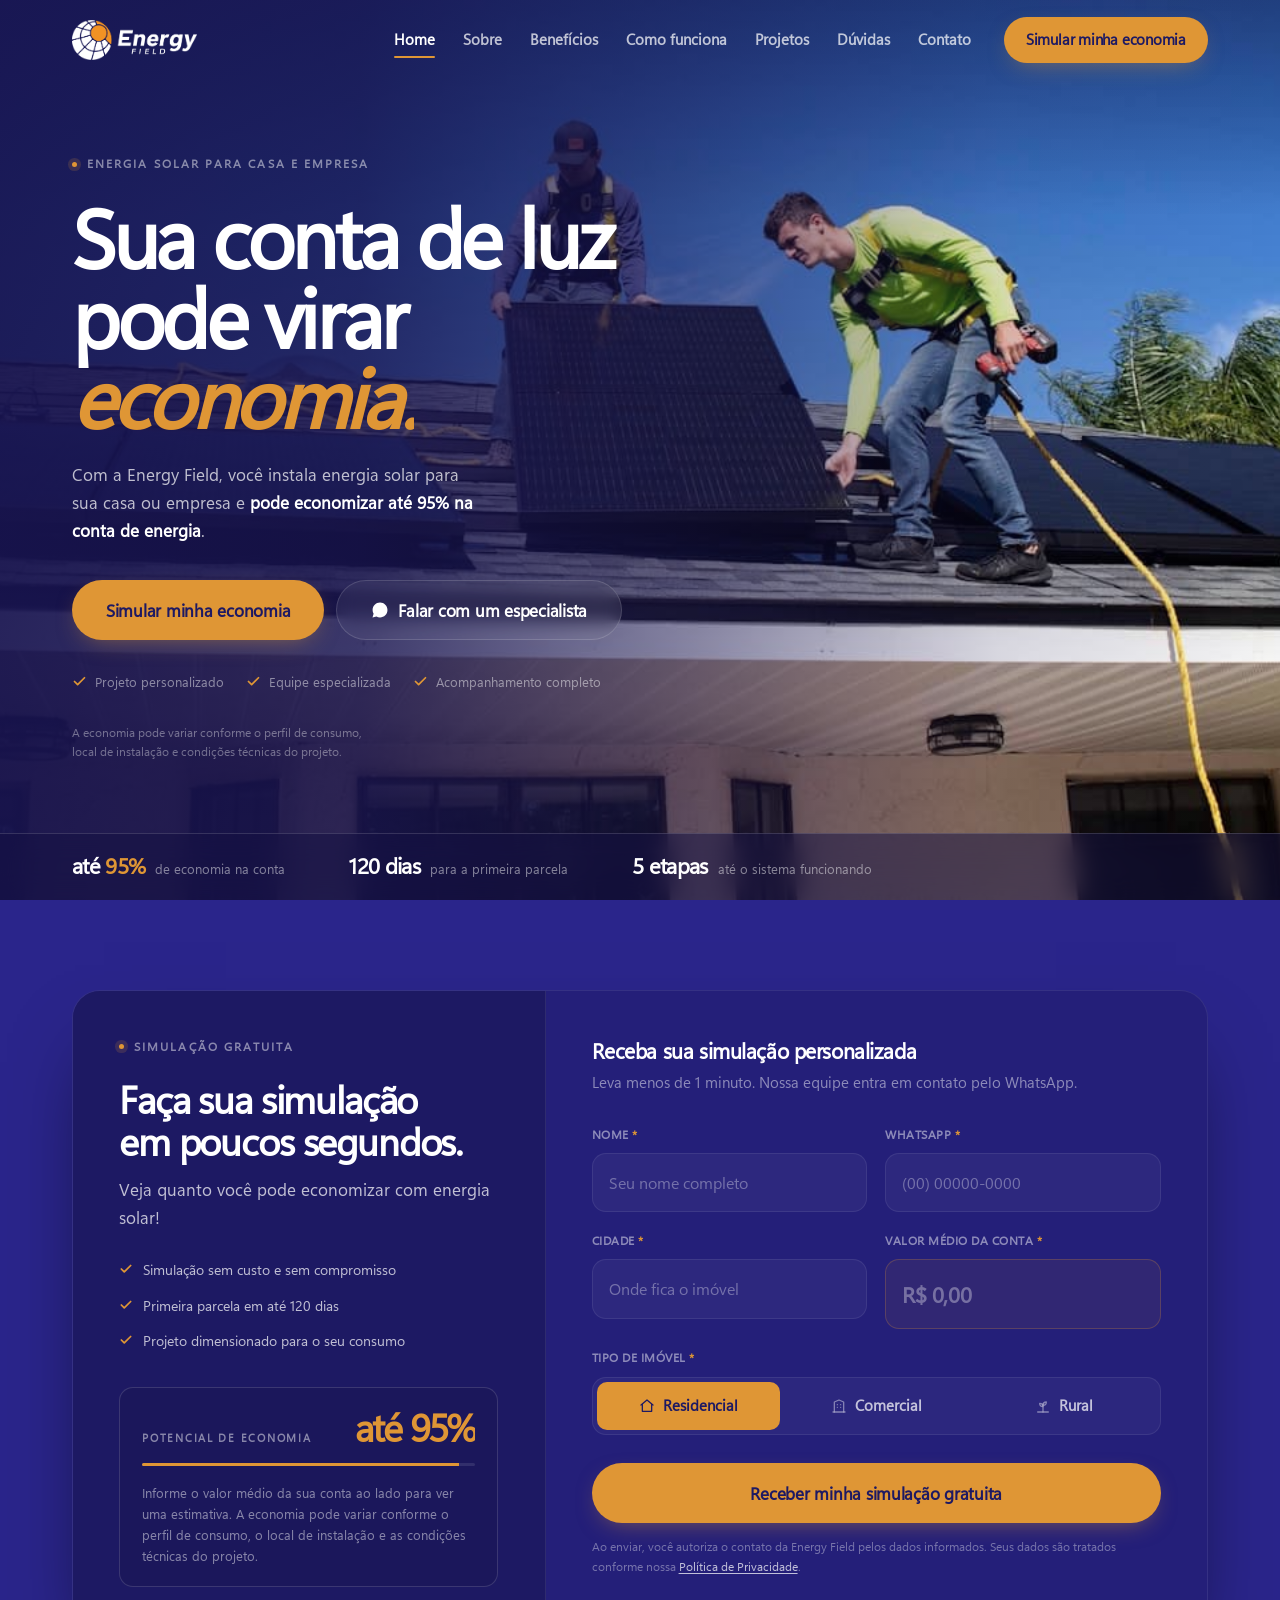
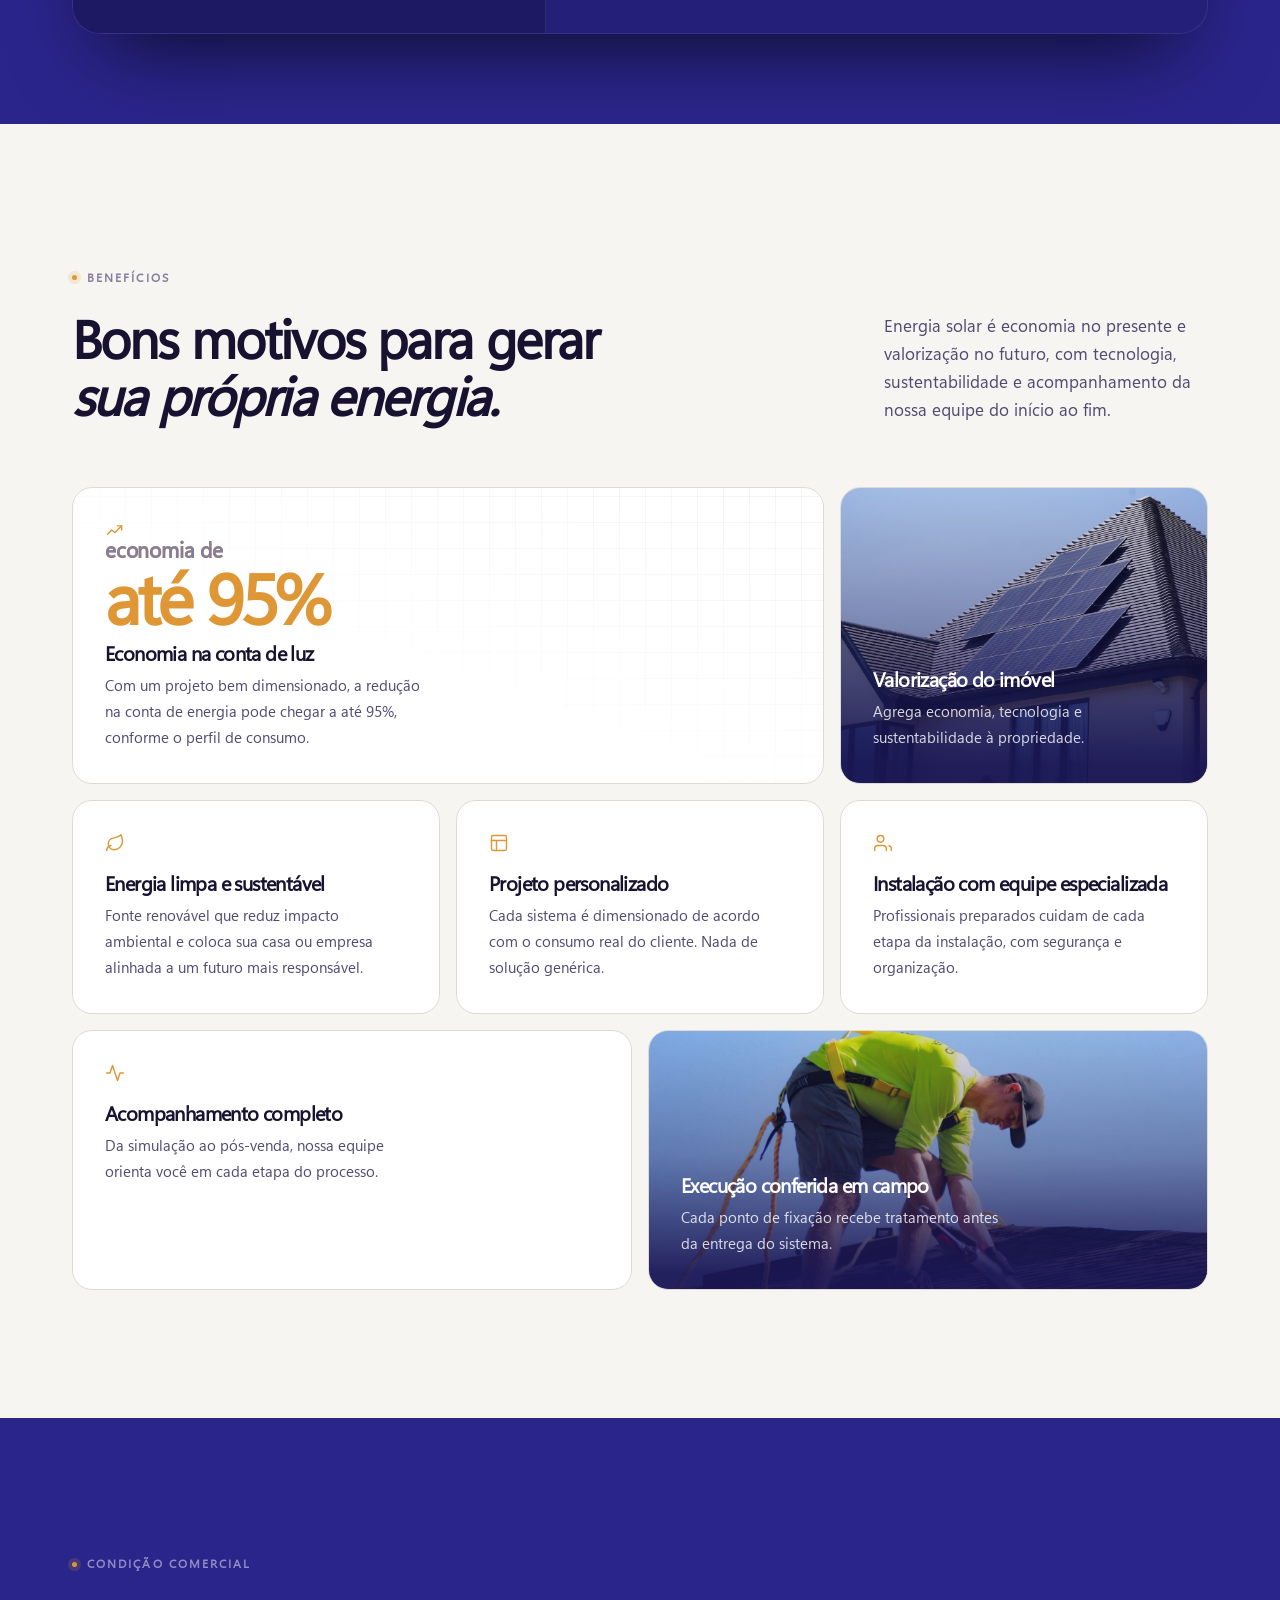
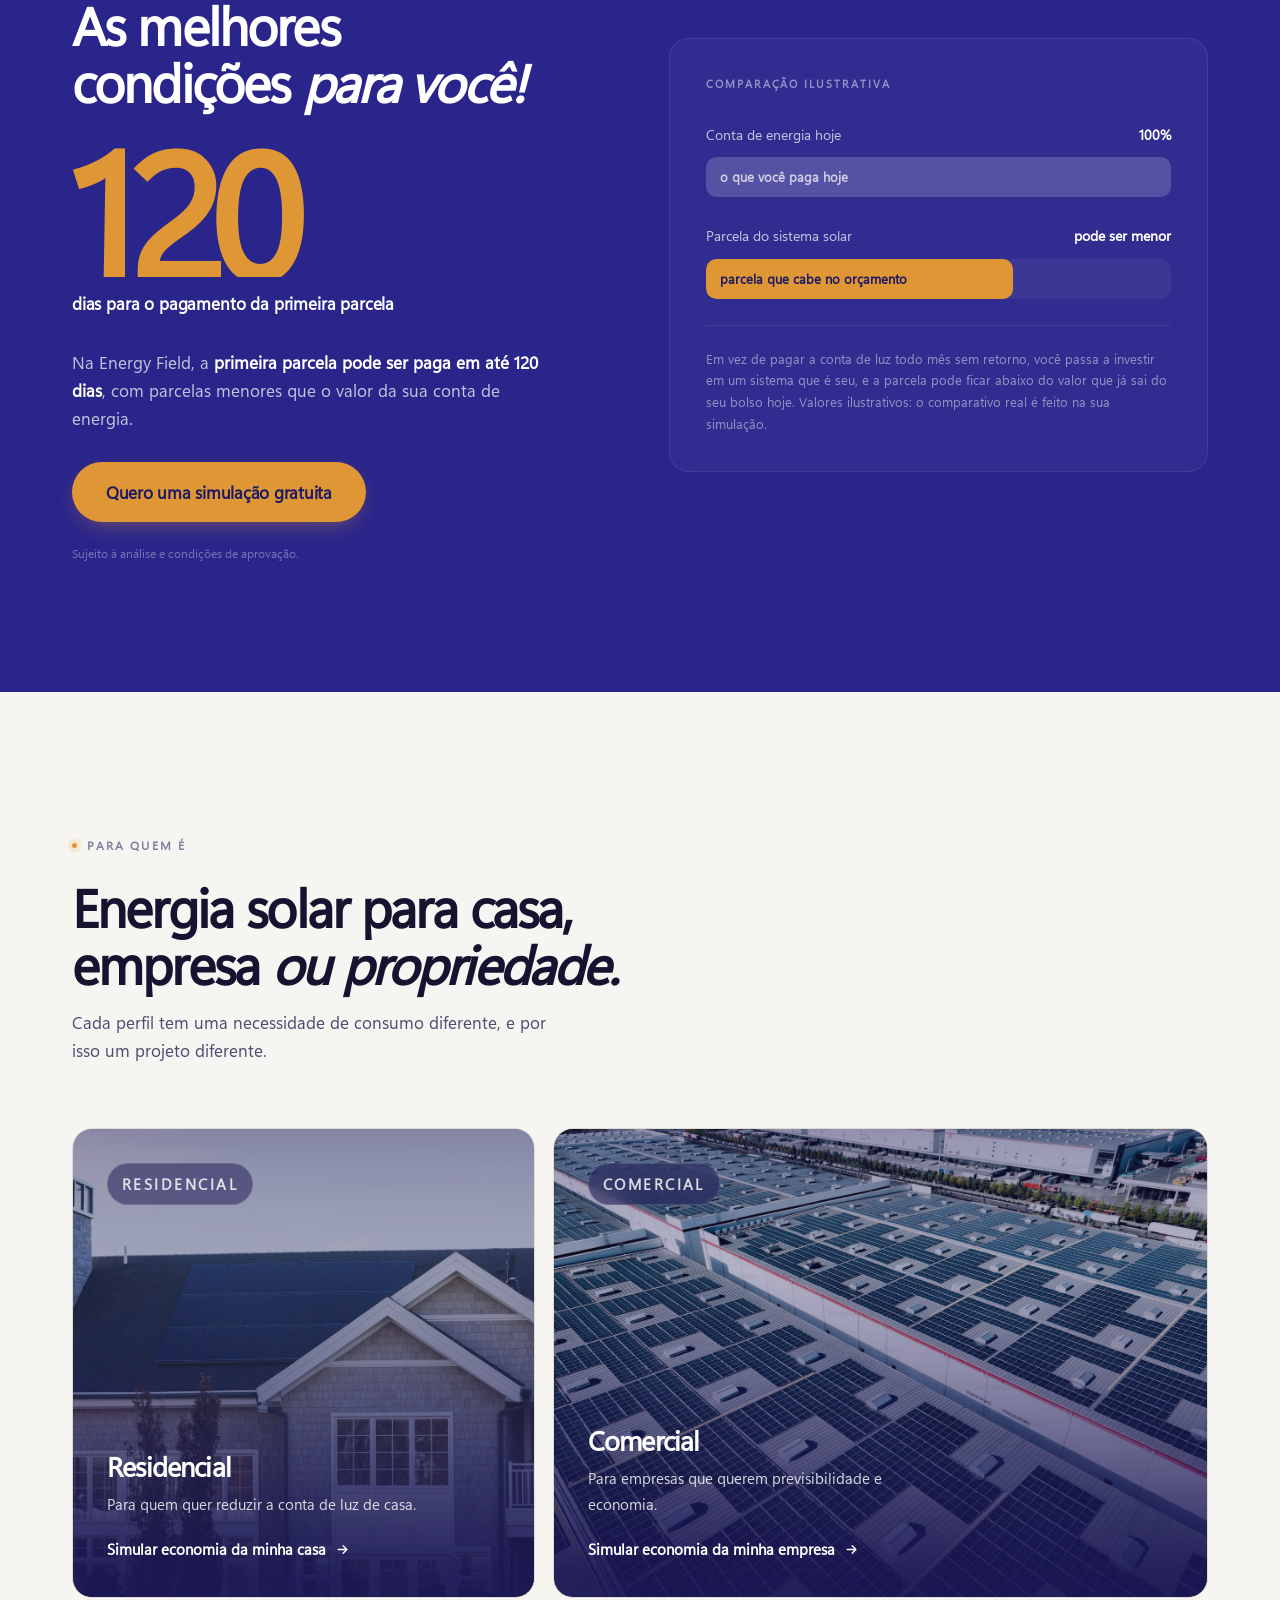
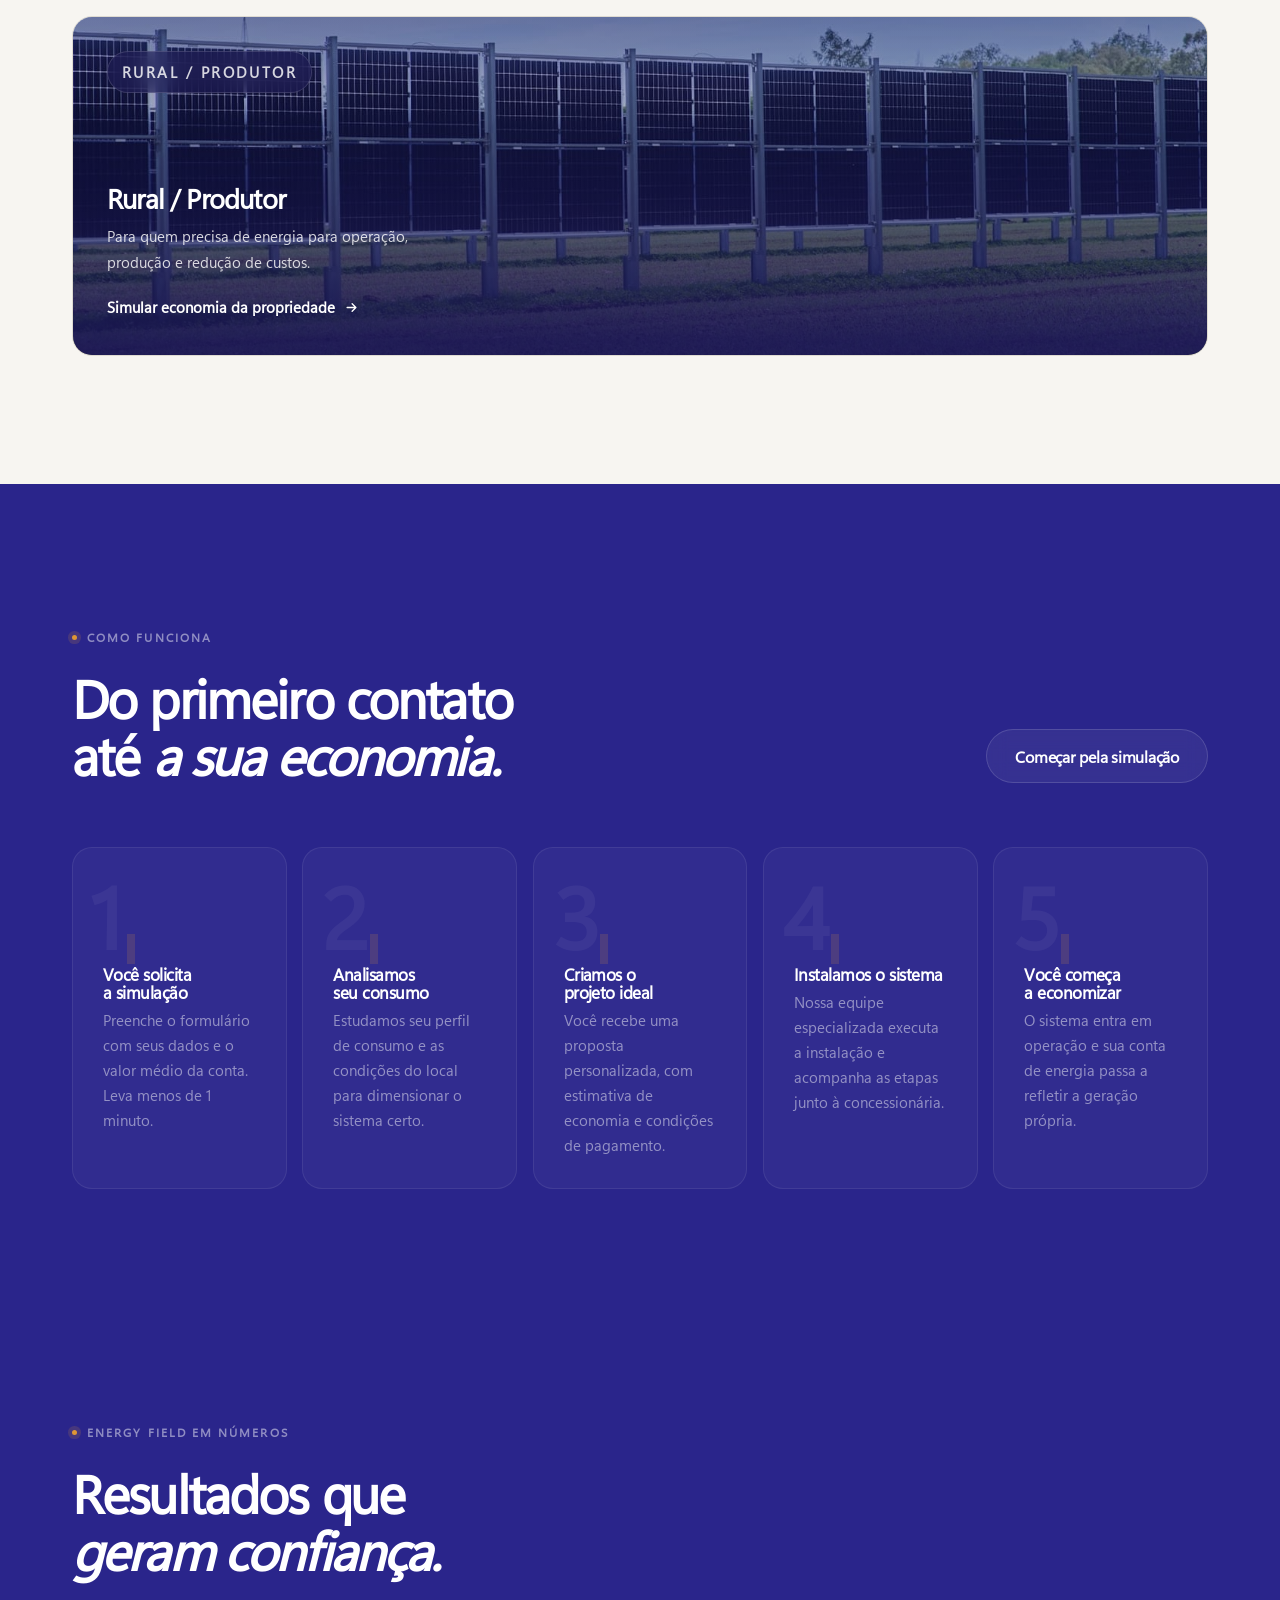
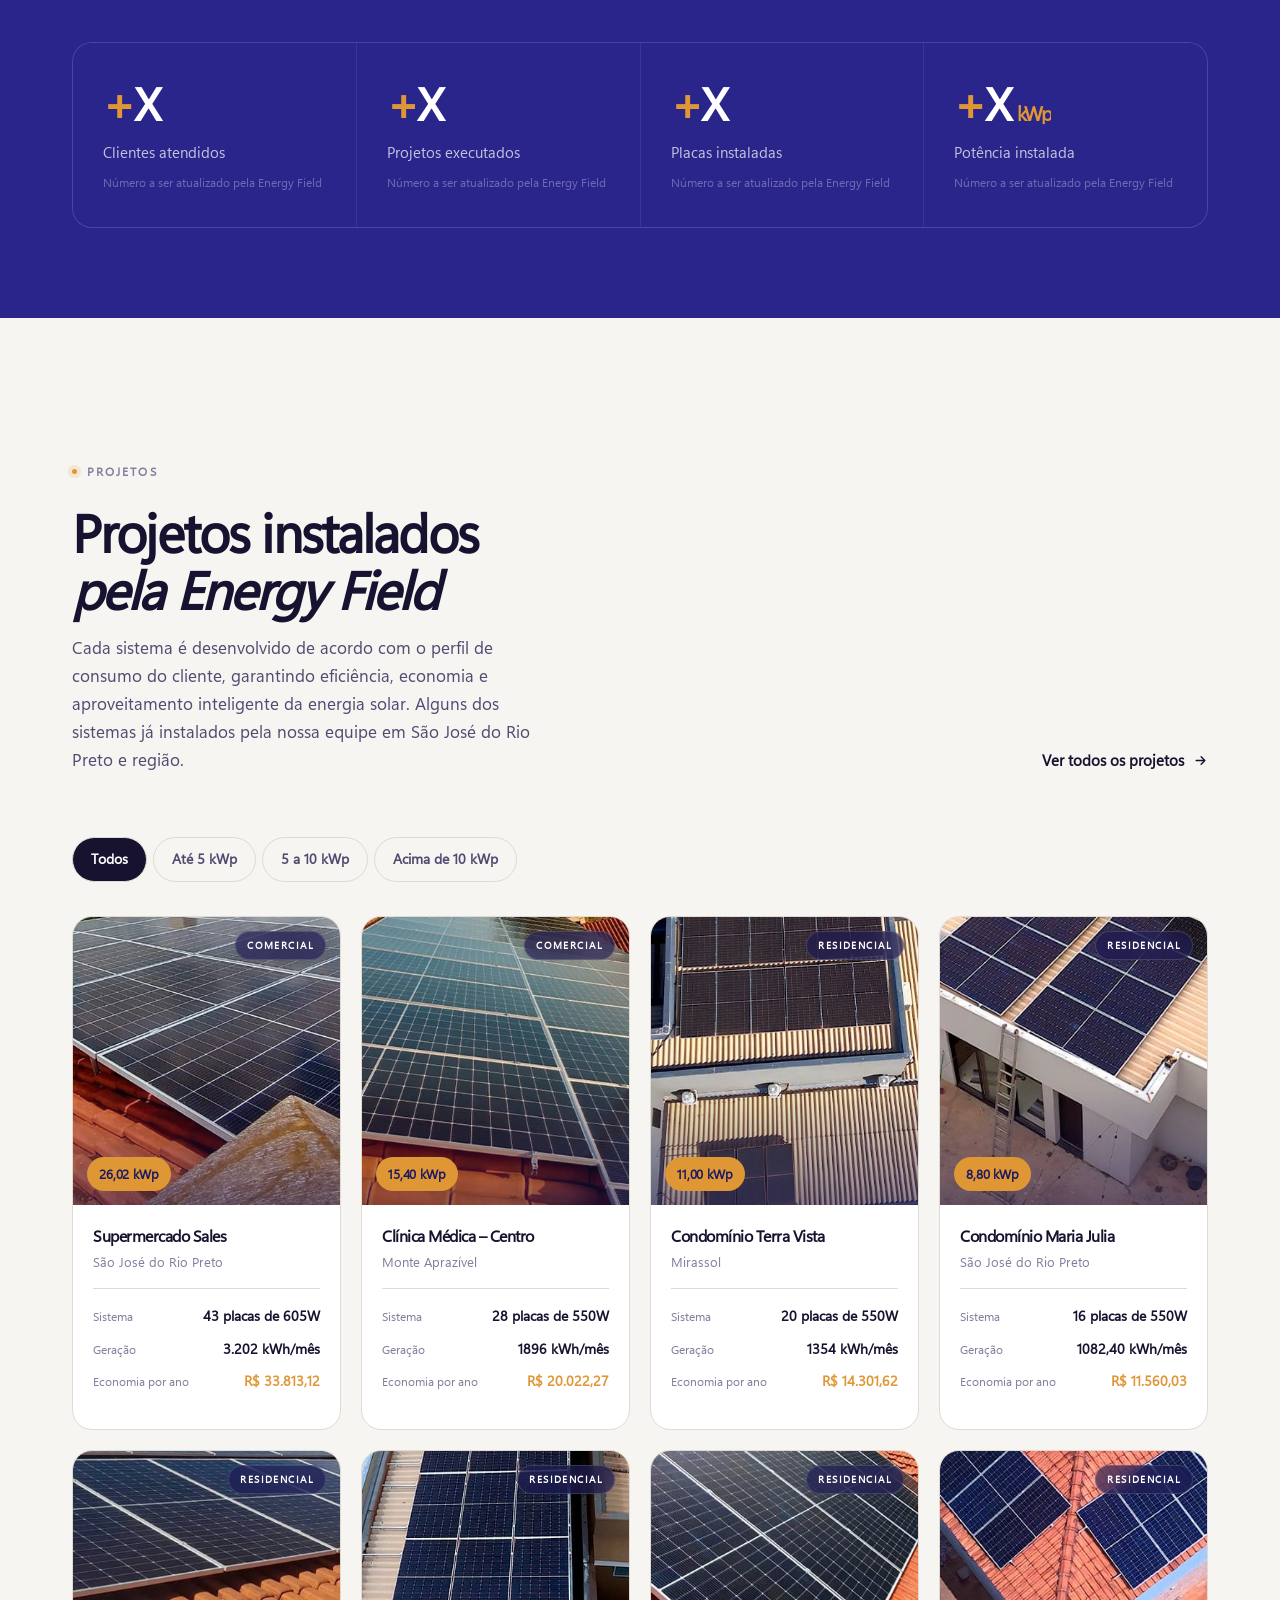
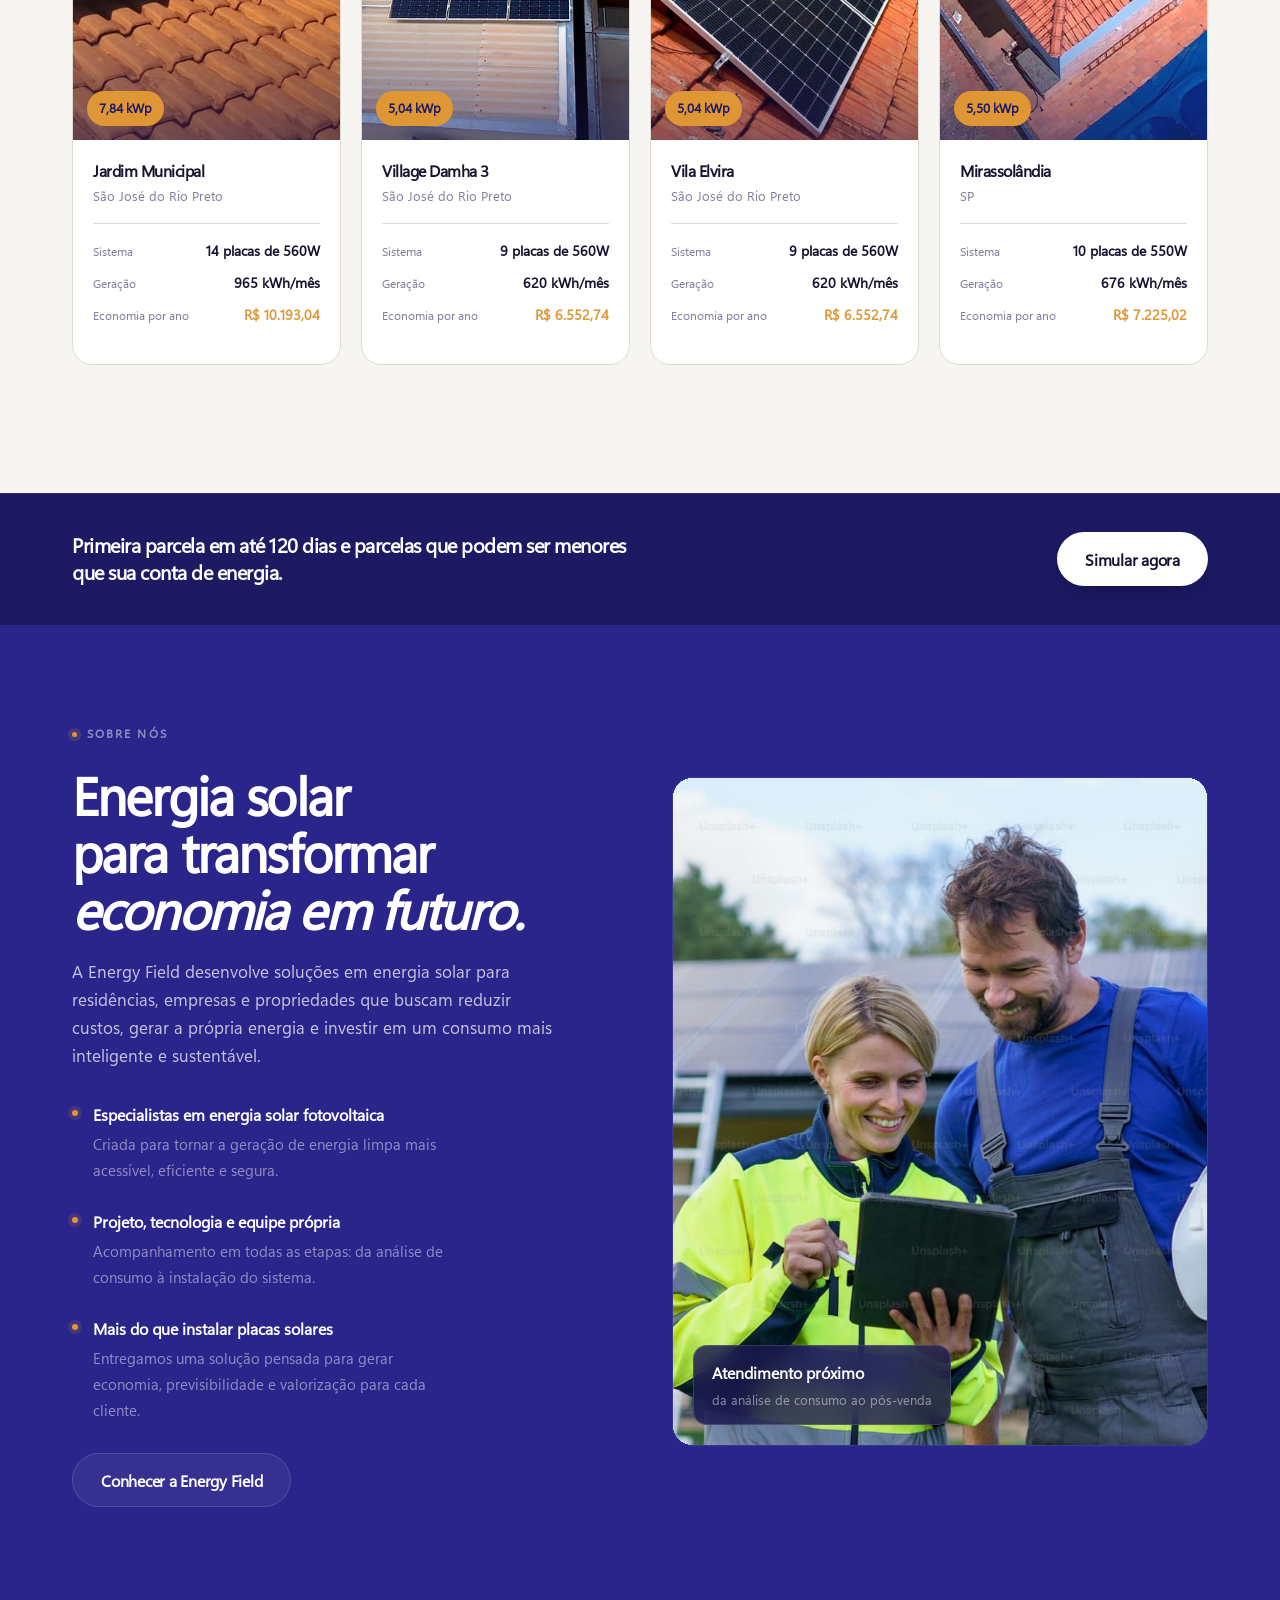
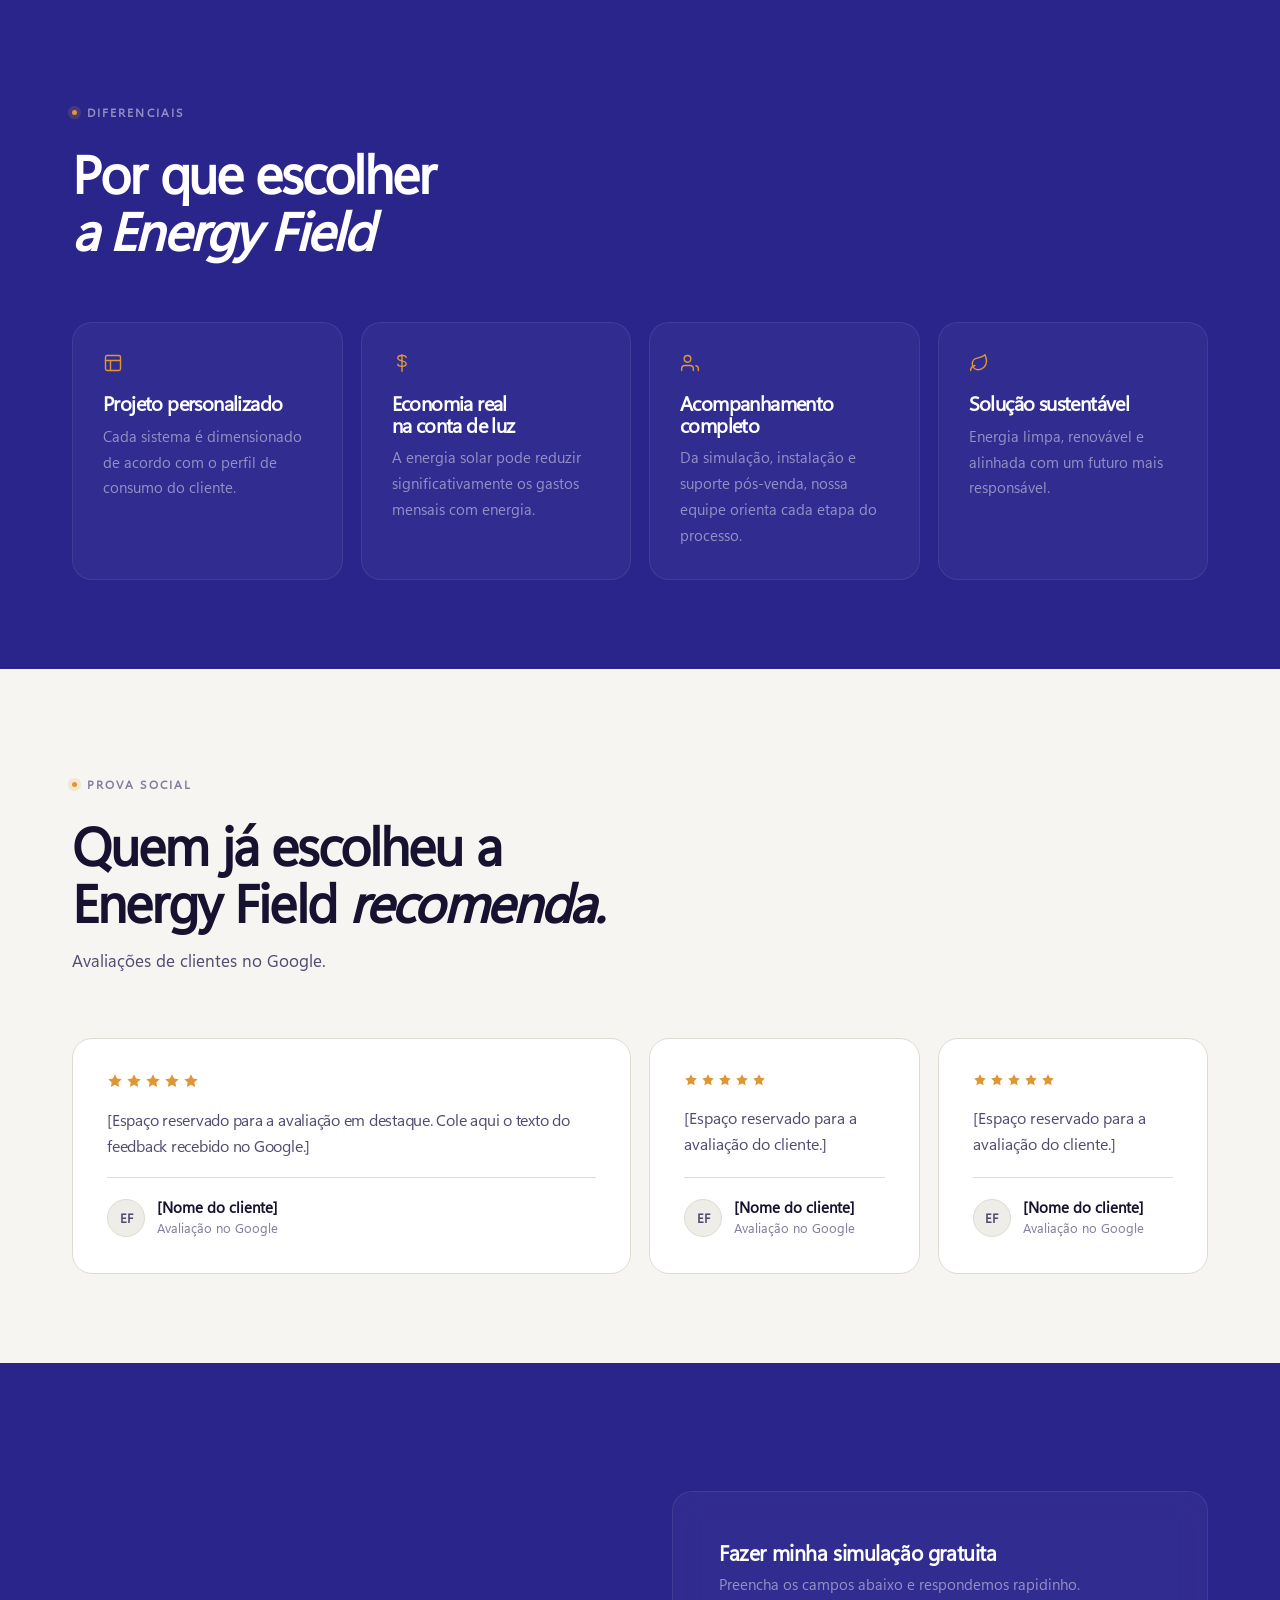
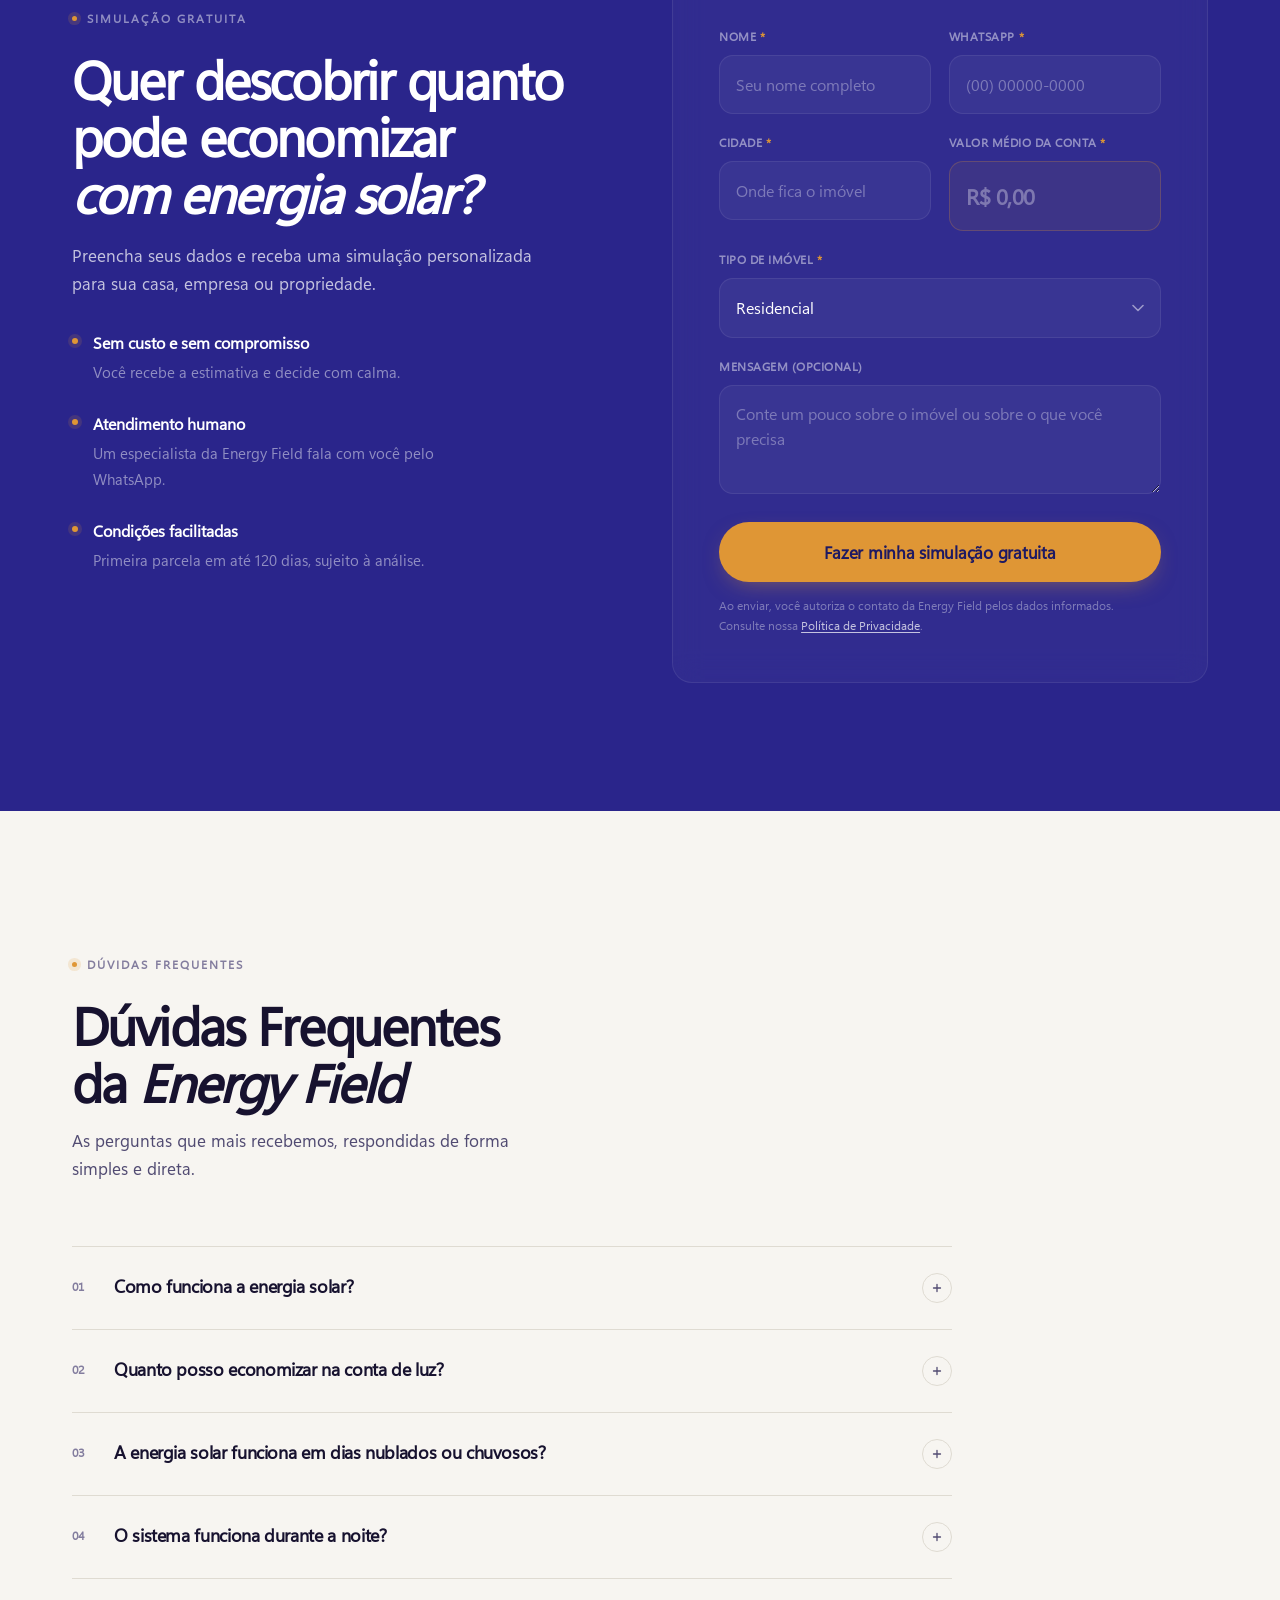
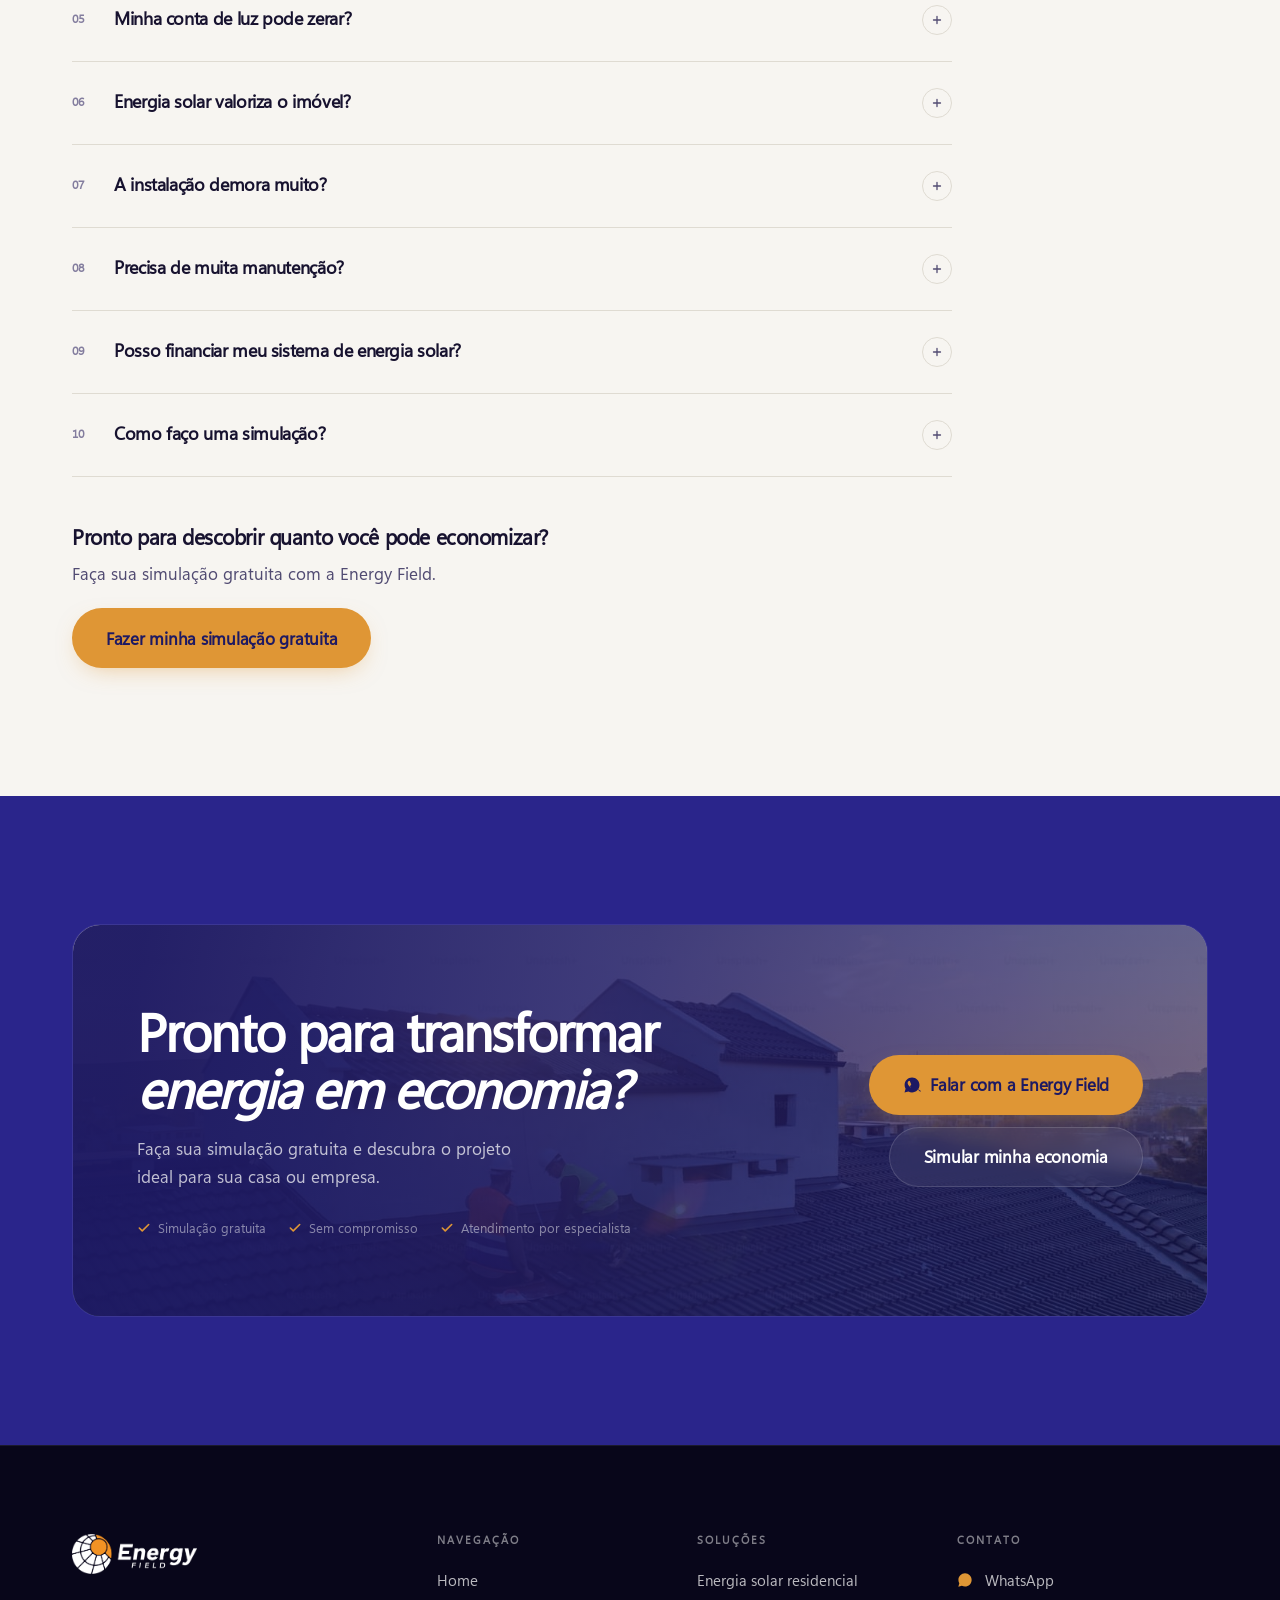
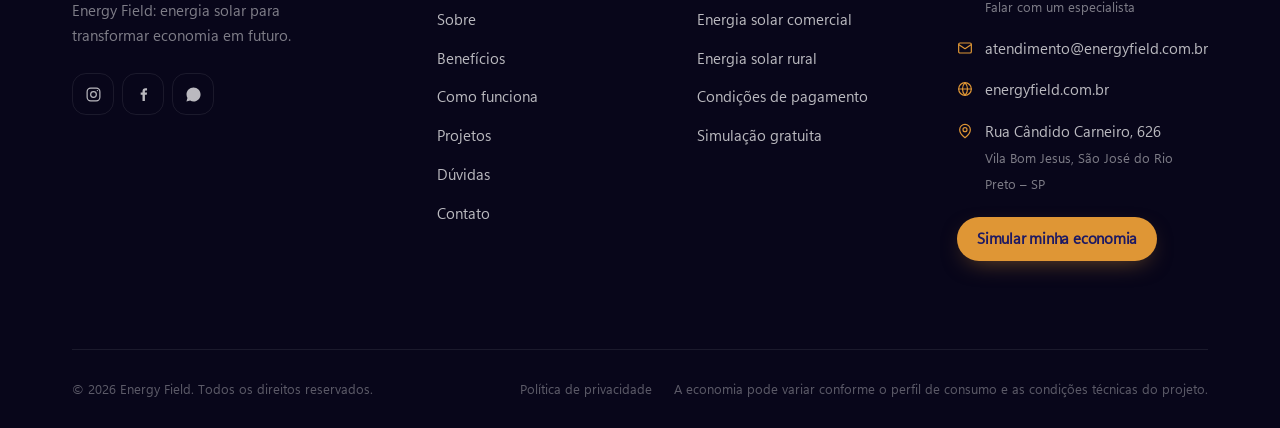
==== docs/index.html @ 76e21811 "Refaz o hero como banner de imagem cheia A fotografia passa a ocupar toda a primeira dobra, no lugar" ====
<!DOCTYPE html>
<html lang="pt-BR">
<head>
<meta charset="UTF-8">
<meta name="viewport" content="width=device-width, initial-scale=1">
<title>Energy Field | Energia solar para sua casa ou empresa</title>
<meta name="description" content="Economize até 95% na conta de energia com soluções em energia solar da Energy Field. Faça uma simulação gratuita para sua casa, empresa ou propriedade.">
<meta name="theme-color" content="#2a258b">
<meta name="author" content="Energy Field">
<meta name="robots" content="index, follow">
<link rel="canonical" href="https://www.energyfield.com.br/">

<meta property="og:type" content="website">
<meta property="og:locale" content="pt_BR">
<meta property="og:site_name" content="Energy Field">
<meta property="og:title" content="Energy Field | Energia solar para sua casa ou empresa">
<meta property="og:description" content="Economize até 95% na conta de energia com soluções em energia solar da Energy Field. Faça uma simulação gratuita para sua casa, empresa ou propriedade.">
<meta property="og:url" content="https://www.energyfield.com.br/">
<meta property="og:image" content="assets/img/hero-banner.jpg">
<meta name="twitter:card" content="summary_large_image">
<meta name="twitter:title" content="Energy Field | Energia solar para sua casa ou empresa">
<meta name="twitter:description" content="Economize até 95% na conta de energia com energia solar. Simulação gratuita para casa, empresa ou propriedade.">
<meta name="twitter:image" content="assets/img/hero-banner.jpg">

<link rel="icon" type="image/png" href="assets/img/favicon.png">
<link rel="apple-touch-icon" href="assets/img/apple-touch-icon.png">
<link rel="preload" href="fonts/SegoeUIVariable.woff2" as="font" type="font/woff2" crossorigin>
<link rel="stylesheet" href="assets/css/style.css">

<script type="application/ld+json">
{
  "@context": "https://schema.org",
  "@type": "LocalBusiness",
  "name": "Energy Field",
  "description": "Empresa especializada em energia solar fotovoltaica para residências, empresas e propriedades.",
  "image": "assets/img/hero-banner.jpg",
  "url": "https://www.energyfield.com.br/",
  "areaServed": "BR",
  "makesOffer": {
    "@type": "Offer",
    "itemOffered": {
      "@type": "Service",
      "name": "Instalação de sistema de energia solar fotovoltaica",
      "serviceType": "Energia solar fotovoltaica"
    }
  }
}
</script>
</head>
<body>

<!-- =====================================================================
     HEADER
     ===================================================================== -->
<header class="header">
  <div class="header__inner">

    <a class="logo" href="index.html" aria-label="Energy Field, página inicial">
      <img class="logo__on-dark" src="assets/img/logotipo-branco.png" width="622" height="198" alt="Energy Field">
      <img class="logo__alt" src="assets/img/logotipo-azul.png" width="622" height="198" alt="" aria-hidden="true">
    </a>

    <nav class="nav" aria-label="Navegação principal">
      <ul class="nav__list">
        <li><a class="nav__link" href="#home">Home</a></li>
        <li><a class="nav__link" href="#sobre">Sobre</a></li>
        <li><a class="nav__link" href="#beneficios">Benefícios</a></li>
        <li><a class="nav__link" href="#como-funciona">Como funciona</a></li>
        <li><a class="nav__link" href="#projetos">Projetos</a></li>
        <li><a class="nav__link" href="#faq">Dúvidas</a></li>
        <li><a class="nav__link" href="#contato">Contato</a></li>
      </ul>
    </nav>

    <div class="header__cta">
      <a class="btn" href="#simulador">Simular minha economia</a>
    </div>

    <button class="burger" type="button" aria-label="Abrir menu" aria-expanded="false" aria-controls="menu-mobile">
      <span class="burger__box"><i></i><i></i><i></i></span>
    </button>

  </div>
</header>

<div class="mobile-nav" id="menu-mobile">
  <div></div>
  <div class="mobile-nav__body">
    <ul class="mobile-nav__list">
      <li><a href="#home">Home <span>→</span></a></li>
      <li><a href="#sobre">Sobre <span>→</span></a></li>
      <li><a href="#beneficios">Benefícios <span>→</span></a></li>
      <li><a href="#como-funciona">Como funciona <span>→</span></a></li>
      <li><a href="#projetos">Projetos <span>→</span></a></li>
      <li><a href="#faq">Dúvidas <span>→</span></a></li>
      <li><a href="#contato">Contato <span>→</span></a></li>
    </ul>
    <div class="mobile-nav__foot">
      <a class="btn btn--block" href="#simulador">Simular minha economia</a>
      <a class="btn btn--ghost btn--block" data-wa href="#" target="_blank" rel="noopener">Falar com um especialista</a>
    </div>
    <div class="mobile-nav__contact">
      <a data-wa href="#" target="_blank" rel="noopener">WhatsApp para atendimento comercial</a>
      <a href="mailto:atendimento@energyfield.com.br">atendimento@energyfield.com.br</a>
    </div>
  </div>
</div>

<main>

<!-- =====================================================================
     1. HERO
     ===================================================================== -->
<section class="hero" id="home">
  <div class="hero__media">
    <picture>
      <source media="(max-width: 860px)" srcset="assets/img/hero-banner-sm.jpg">
      <img src="assets/img/hero-banner.jpg" width="2400" height="1350" fetchpriority="high"
           alt="Equipe da Energy Field instalando módulos fotovoltaicos no telhado de uma residência">
    </picture>
  </div>

  <div class="wrap">
    <div class="hero__grid">

      <div class="hero__content">
        <p class="eyebrow" data-anim>Energia solar para casa e empresa</p>

        <h1 class="h-display" data-anim data-delay=".05">
          Sua conta de luz<br>pode virar <span class="mark">economia.</span>
        </h1>

        <p class="lead hero__sub" data-anim data-delay=".1">
          Com a Energy Field, você instala energia solar para sua casa ou empresa e
          <b>pode economizar até 95% na conta de energia</b>.
        </p>

        <div class="btn-row" data-anim data-delay=".15">
          <a class="btn btn--lg" href="#simulador">Simular minha economia</a>
          <a class="btn btn--ghost btn--lg" data-wa href="#" target="_blank" rel="noopener">
            <svg width="18" height="18" viewBox="0 0 24 24" fill="currentColor"><path d="M12.04 2C6.58 2 2.13 6.45 2.13 11.91c0 1.75.46 3.45 1.32 4.95L2 22l5.25-1.38a9.9 9.9 0 0 0 4.79 1.22h.01c5.46 0 9.91-4.45 9.91-9.91C21.96 6.45 17.5 2 12.04 2z"/></svg>
            Falar com um especialista
          </a>
        </div>

        <ul class="hero__meta" data-anim data-delay=".2">
          <li>
            <svg width="15" height="15" viewBox="0 0 24 24" fill="none" stroke="currentColor" stroke-width="2.8" stroke-linecap="round" stroke-linejoin="round"><path d="M20 6 9 17l-5-5"/></svg>
            Projeto personalizado
          </li>
          <li>
            <svg width="15" height="15" viewBox="0 0 24 24" fill="none" stroke="currentColor" stroke-width="2.8" stroke-linecap="round" stroke-linejoin="round"><path d="M20 6 9 17l-5-5"/></svg>
            Equipe especializada
          </li>
          <li>
            <svg width="15" height="15" viewBox="0 0 24 24" fill="none" stroke="currentColor" stroke-width="2.8" stroke-linecap="round" stroke-linejoin="round"><path d="M20 6 9 17l-5-5"/></svg>
            Acompanhamento completo
          </li>
        </ul>

        <p class="hero__note" data-anim data-delay=".24">
          A economia pode variar conforme o perfil de consumo, local de instalação e condições técnicas do projeto.
        </p>
      </div>

    </div>
  </div>

  <div class="hero__strip">
    <ul>
      <li class="hero__stat">
        <b>até <i>95%</i></b>
        <span>de economia na conta</span>
      </li>
      <li class="hero__stat">
        <b>120 dias</b>
        <span>para a primeira parcela</span>
      </li>
      <li class="hero__stat">
        <b>5 etapas</b>
        <span>até o sistema funcionando</span>
      </li>
    </ul>
  </div>
</section>

<!-- =====================================================================
     2. SIMULADOR
     ===================================================================== -->
<section class="section section--tight sim glow" id="simulador">
  <div class="wrap">
    <div class="sim__card" data-form-wrap data-anim>

      <aside class="sim__aside">
        <p class="eyebrow">Simulação gratuita</p>
        <h2 class="h2">Faça sua simulação em poucos segundos.</h2>
        <p class="lead">Veja quanto você pode economizar com energia solar!</p>

        <ul class="sim__points">
          <li>
            <svg width="14" height="14" viewBox="0 0 24 24" fill="none" stroke="currentColor" stroke-width="3" stroke-linecap="round" stroke-linejoin="round"><path d="M20 6 9 17l-5-5"/></svg>
            Simulação sem custo e sem compromisso
          </li>
          <li>
            <svg width="14" height="14" viewBox="0 0 24 24" fill="none" stroke="currentColor" stroke-width="3" stroke-linecap="round" stroke-linejoin="round"><path d="M20 6 9 17l-5-5"/></svg>
            Primeira parcela em até 120 dias
          </li>
          <li>
            <svg width="14" height="14" viewBox="0 0 24 24" fill="none" stroke="currentColor" stroke-width="3" stroke-linecap="round" stroke-linejoin="round"><path d="M20 6 9 17l-5-5"/></svg>
            Projeto dimensionado para o seu consumo
          </li>
        </ul>

        <div class="sim__gauge" data-gauge>
          <div class="sim__display">
            <div class="sim__gauge-top">
              <span>Potencial de economia</span>
              <b data-gauge-value>até 95%</b>
            </div>
            <div class="sim__bar"><i data-gauge-bar></i></div>
            <p data-gauge-caption>
              Informe o valor médio da sua conta ao lado para ver uma estimativa. A economia pode variar conforme o
              perfil de consumo, o local de instalação e as condições técnicas do projeto.
            </p>
          </div>
        </div>
      </aside>

      <div class="sim__form">
        <div class="sim__form-head">
          <h3 class="h3">Receba sua simulação personalizada</h3>
          <p>Leva menos de 1 minuto. Nossa equipe entra em contato pelo WhatsApp.</p>
        </div>

        <form data-ef-form="simulador-topo" novalidate>
          <div class="form-grid">

            <div class="field">
              <label for="sim-nome">Nome <span>*</span></label>
              <input class="control" id="sim-nome" name="nome" type="text" autocomplete="name"
                     placeholder="Seu nome completo" required>
              <span class="field__err">Campo obrigatório.</span>
            </div>

            <div class="field">
              <label for="sim-whats">WhatsApp <span>*</span></label>
              <input class="control" id="sim-whats" name="telefone" type="tel" inputmode="numeric"
                     autocomplete="tel" data-mask="phone" placeholder="(00) 00000-0000" required>
              <span class="field__err">Campo obrigatório.</span>
            </div>

            <div class="field">
              <label for="sim-cidade">Cidade <span>*</span></label>
              <input class="control" id="sim-cidade" name="cidade" type="text" autocomplete="address-level2"
                     placeholder="Onde fica o imóvel" required>
              <span class="field__err">Campo obrigatório.</span>
            </div>

            <div class="field field--money">
              <label for="sim-conta">Valor médio da conta <span>*</span></label>
              <input class="control" id="sim-conta" name="valor_conta" type="text" inputmode="numeric"
                     data-mask="money" placeholder="R$ 0,00" required>
              <span class="field__err">Campo obrigatório.</span>
            </div>

            <div class="field field--full">
              <label>Tipo de imóvel <span>*</span></label>
              <div class="choice" data-required-group>
                <label class="choice__item">
                  <input type="radio" name="tipo_imovel" value="Residencial" checked>
                  <span>
                    <svg width="16" height="16" viewBox="0 0 24 24" fill="none" stroke="currentColor" stroke-width="1.9" stroke-linecap="round" stroke-linejoin="round"><path d="M3 10.5 12 3l9 7.5"/><path d="M5 9.7V20h14V9.7"/></svg>
                    Residencial
                  </span>
                </label>
                <label class="choice__item">
                  <input type="radio" name="tipo_imovel" value="Comercial">
                  <span>
                    <svg width="16" height="16" viewBox="0 0 24 24" fill="none" stroke="currentColor" stroke-width="1.9" stroke-linecap="round" stroke-linejoin="round"><path d="M3 21h18"/><path d="M5 21V6l7-3 7 3v15"/><path d="M9.5 10h.01M14.5 10h.01M9.5 14h.01M14.5 14h.01"/></svg>
                    Comercial
                  </span>
                </label>
                <label class="choice__item">
                  <input type="radio" name="tipo_imovel" value="Rural / Produtor">
                  <span>
                    <svg width="16" height="16" viewBox="0 0 24 24" fill="none" stroke="currentColor" stroke-width="1.9" stroke-linecap="round" stroke-linejoin="round"><path d="M12 21V9"/><path d="M12 13c-3 0-5-2-5-5 3 0 5 2 5 5z"/><path d="M12 11c3 0 5-2 5-5-3 0-5 2-5 5z"/><path d="M4 21h16"/></svg>
                    Rural
                  </span>
                </label>
              </div>
              <span class="field__err">Selecione o tipo de imóvel.</span>
            </div>

          </div>

          <input type="hidden" name="utm_source"><input type="hidden" name="utm_medium">
          <input type="hidden" name="utm_campaign"><input type="hidden" name="utm_content">
          <input type="hidden" name="utm_term">

          <div class="form-foot">
            <button class="btn btn--lg btn--block" type="submit">
              <span class="btn__spin" aria-hidden="true"></span>
              <span class="btn__label">Receber minha simulação gratuita</span>
            </button>
            <p class="form-legal">
              Ao enviar, você autoriza o contato da Energy Field pelos dados informados.
              Seus dados são tratados conforme nossa <a href="politica-de-privacidade.html">Política de Privacidade</a>.
            </p>
            <div class="form-error" data-form-error role="alert"></div>
          </div>
        </form>

        <div class="form-success" data-form-success role="status">
          <div class="form-success__icon" aria-hidden="true">
            <svg width="22" height="22" viewBox="0 0 24 24" fill="none" stroke="currentColor" stroke-width="3" stroke-linecap="round" stroke-linejoin="round"><path d="M20 6 9 17l-5-5"/></svg>
          </div>
          <h3 class="h3">Recebemos seus dados</h3>
          <p>Nossa equipe já está preparando sua simulação personalizada e entra em contato pelo WhatsApp em breve.</p>
          <a class="btn" data-wa href="#" target="_blank" rel="noopener">Adiantar pelo WhatsApp</a>
        </div>
      </div>

    </div>
  </div>
</section>

<!-- =====================================================================
     3. BENEFÍCIOS — bento
     ===================================================================== -->
<section class="section section--light" id="beneficios">
  <div class="wrap">
    <div class="sec-head sec-head--row" data-anim>
      <div>
        <p class="eyebrow">Benefícios</p>
        <h2 class="h1">Bons motivos para gerar <span class="accent-i">sua própria energia.</span></h2>
      </div>
      <p class="lead" style="max-width:36ch">
        Energia solar é economia no presente e valorização no futuro, com tecnologia, sustentabilidade e
        acompanhamento da nossa equipe do início ao fim.
      </p>
    </div>

    <div class="bento">

      <article class="tile tile--w4 tile--figure tile--mesh" data-anim>
        <div>
          <span class="tile__ico">
            <svg viewBox="0 0 24 24" fill="none" stroke="currentColor" stroke-width="1.7" stroke-linecap="round" stroke-linejoin="round"><path d="M3 17l5-5 4 3 8-8"/><path d="M15 7h5v5"/></svg>
          </span>
          <div class="tile__big"><small>economia de</small>até 95%</div>
        </div>
        <div>
          <h3>Economia na conta de luz</h3>
          <p>Com um projeto bem dimensionado, a redução na conta de energia pode chegar a até 95%, conforme o perfil de consumo.</p>
        </div>
      </article>

      <article class="tile tile--photo" data-anim data-delay=".05">
        <img src="assets/img/residencial-moderna.jpg" loading="lazy" width="1500" height="1000"
             alt="Telhado residencial com módulos fotovoltaicos instalados">
        <h3>Valorização do imóvel</h3>
        <p>Agrega economia, tecnologia e sustentabilidade à propriedade.</p>
      </article>

      <article class="tile" data-anim>
        <span class="tile__ico">
          <svg viewBox="0 0 24 24" fill="none" stroke="currentColor" stroke-width="1.7" stroke-linecap="round" stroke-linejoin="round"><path d="M11 20A7 7 0 0 1 9.8 6.1C15.5 5 17 4.48 19 2c1 2 2 4.18 2 8 0 5.5-4.78 10-10 10z"/><path d="M2 21c0-3 1.85-5.36 5.08-6"/></svg>
        </span>
        <h3>Energia limpa e sustentável</h3>
        <p>Fonte renovável que reduz impacto ambiental e coloca sua casa ou empresa alinhada a um futuro mais responsável.</p>
      </article>

      <article class="tile" data-anim data-delay=".05">
        <span class="tile__ico">
          <svg viewBox="0 0 24 24" fill="none" stroke="currentColor" stroke-width="1.7" stroke-linecap="round" stroke-linejoin="round"><rect x="3" y="3" width="18" height="18" rx="2"/><path d="M3 9h18M9 21V9"/></svg>
        </span>
        <h3>Projeto personalizado</h3>
        <p>Cada sistema é dimensionado de acordo com o consumo real do cliente. Nada de solução genérica.</p>
      </article>

      <article class="tile" data-anim data-delay=".1">
        <span class="tile__ico">
          <svg viewBox="0 0 24 24" fill="none" stroke="currentColor" stroke-width="1.7" stroke-linecap="round" stroke-linejoin="round"><path d="M16 21v-2a4 4 0 0 0-4-4H6a4 4 0 0 0-4 4v2"/><circle cx="9" cy="7" r="4"/><path d="M22 21v-2a4 4 0 0 0-3-3.87"/></svg>
        </span>
        <h3>Instalação com equipe especializada</h3>
        <p>Profissionais preparados cuidam de cada etapa da instalação, com segurança e organização.</p>
      </article>

      <article class="tile tile--w3" data-anim>
        <span class="tile__ico">
          <svg viewBox="0 0 24 24" fill="none" stroke="currentColor" stroke-width="1.7" stroke-linecap="round" stroke-linejoin="round"><path d="M22 12h-4l-3 9L9 3l-3 9H2"/></svg>
        </span>
        <h3>Acompanhamento completo</h3>
        <p>Da simulação ao pós-venda, nossa equipe orienta você em cada etapa do processo.</p>
      </article>

      <article class="tile tile--w3 tile--photo" data-anim data-delay=".05">
        <img src="assets/img/instalacao-detalhe.jpg" loading="lazy" width="1500" height="1000"
             alt="Instalador aplicando vedação na fixação dos trilhos do sistema">
        <h3>Execução conferida em campo</h3>
        <p>Cada ponto de fixação recebe tratamento antes da entrega do sistema.</p>
      </article>

    </div>
  </div>
</section>

<!-- =====================================================================
     4. CONDIÇÃO COMERCIAL
     ===================================================================== -->
<section class="section offer glow" id="condicoes">
  <div class="wrap">
    <div class="offer__grid">

      <div data-anim>
        <p class="eyebrow">Condição comercial</p>
        <h2 class="h1">As melhores condições <span class="accent-i">para você!</span></h2>

        <div class="offer__figure mt-3">
          <b>120</b>
          <span>dias para o pagamento da primeira parcela</span>
        </div>

        <p class="lead mt-3">
          Na Energy Field, a <b style="color:var(--on-dark)">primeira parcela pode ser paga em até 120 dias</b>, com
          parcelas menores que o valor da sua conta de energia.
        </p>

        <div class="btn-row mt-3">
          <a class="btn btn--lg" href="#simulador">Quero uma simulação gratuita</a>
        </div>

        <p class="note-legal">Sujeito à análise e condições de aprovação.</p>
      </div>

      <div class="compare" data-anim data-delay=".08">
        <p class="compare__title">Comparação ilustrativa</p>

        <div class="compare__row">
          <div class="compare__label"><span>Conta de energia hoje</span><b>100%</b></div>
          <div class="compare__track">
            <div class="compare__fill compare__fill--bill" data-bar="100%">o que você paga hoje</div>
          </div>
        </div>

        <div class="compare__row">
          <div class="compare__label"><span>Parcela do sistema solar</span><b>pode ser menor</b></div>
          <div class="compare__track">
            <div class="compare__fill compare__fill--fee" data-bar="66%">parcela que cabe no orçamento</div>
          </div>
        </div>

        <p class="compare__hint">
          Em vez de pagar a conta de luz todo mês sem retorno, você passa a investir em um sistema que é seu,
          e a parcela pode ficar abaixo do valor que já sai do seu bolso hoje. Valores ilustrativos:
          o comparativo real é feito na sua simulação.
        </p>
      </div>

    </div>
  </div>
</section>

<!-- =====================================================================
     5. PARA QUEM É
     =====================================================================
     Para desativar o bloco Rural, remova o <article> "Rural / Produtor".
     ===================================================================== -->
<section class="section section--light glow" id="para-quem">
  <div class="wrap">
    <div class="sec-head" data-anim>
      <p class="eyebrow">Para quem é</p>
      <h2 class="h1">Energia solar para casa, empresa <span class="accent-i">ou propriedade.</span></h2>
      <p class="lead">Cada perfil tem uma necessidade de consumo diferente, e por isso um projeto diferente.</p>
    </div>

    <div class="audience">

      <article class="aud" data-anim>
        <img src="assets/img/residencial-casa.jpg" loading="lazy" width="1500" height="1000"
             alt="Casa residencial com módulos fotovoltaicos instalados no telhado">
        <p class="aud__tag">Residencial</p>
        <h3>Residencial</h3>
        <p>Para quem quer reduzir a conta de luz de casa.</p>
        <div class="aud__foot">
          <a class="link-arrow" href="#simulador">
            Simular economia da minha casa
            <svg width="15" height="15" viewBox="0 0 24 24" fill="none" stroke="currentColor" stroke-width="2.2" stroke-linecap="round" stroke-linejoin="round"><path d="M5 12h14M13 6l6 6-6 6"/></svg>
          </a>
        </div>
      </article>

      <article class="aud" data-anim data-delay=".06">
        <img src="assets/img/comercial-galpao.jpg" loading="lazy" width="1500" height="1000"
             alt="Cobertura de galpão comercial coberta por módulos fotovoltaicos">
        <p class="aud__tag">Comercial</p>
        <h3>Comercial</h3>
        <p>Para empresas que querem previsibilidade e economia.</p>
        <div class="aud__foot">
          <a class="link-arrow" href="#simulador">
            Simular economia da minha empresa
            <svg width="15" height="15" viewBox="0 0 24 24" fill="none" stroke="currentColor" stroke-width="2.2" stroke-linecap="round" stroke-linejoin="round"><path d="M5 12h14M13 6l6 6-6 6"/></svg>
          </a>
        </div>
      </article>

      <article class="aud" data-anim data-delay=".12">
        <img src="assets/img/rural-lavoura.jpg" loading="lazy" width="1500" height="1000"
             alt="Fileira de módulos fotovoltaicos instalada ao lado de uma lavoura">
        <p class="aud__tag">Rural / Produtor</p>
        <h3>Rural / Produtor</h3>
        <p>Para quem precisa de energia para operação, produção e redução de custos.</p>
        <div class="aud__foot">
          <a class="link-arrow" href="#simulador">
            Simular economia da propriedade
            <svg width="15" height="15" viewBox="0 0 24 24" fill="none" stroke="currentColor" stroke-width="2.2" stroke-linecap="round" stroke-linejoin="round"><path d="M5 12h14M13 6l6 6-6 6"/></svg>
          </a>
        </div>
      </article>

    </div>
  </div>
</section>

<!-- =====================================================================
     6. COMO FUNCIONA
     ===================================================================== -->
<section class="section section--dark meshed" id="como-funciona">
  <div class="wrap">
    <div class="sec-head sec-head--row" data-anim>
      <div>
        <p class="eyebrow">Como funciona</p>
        <h2 class="h1">Do primeiro contato até <span class="accent-i">a sua economia.</span></h2>
      </div>
      <a class="btn btn--ghost" href="#simulador">Começar pela simulação</a>
    </div>

    <div class="flow">
      <div class="flow__track">

        <article class="step" data-anim>
          <span class="step__num" aria-hidden="true">1</span>
          <span class="step__dot" aria-hidden="true"></span>
          <h3>Você solicita a simulação</h3>
          <p>Preenche o formulário com seus dados e o valor médio da conta. Leva menos de 1 minuto.</p>
        </article>

        <article class="step" data-anim data-delay=".05">
          <span class="step__num" aria-hidden="true">2</span>
          <span class="step__dot" aria-hidden="true"></span>
          <h3>Analisamos seu consumo</h3>
          <p>Estudamos seu perfil de consumo e as condições do local para dimensionar o sistema certo.</p>
        </article>

        <article class="step" data-anim data-delay=".1">
          <span class="step__num" aria-hidden="true">3</span>
          <span class="step__dot" aria-hidden="true"></span>
          <h3>Criamos o projeto ideal</h3>
          <p>Você recebe uma proposta personalizada, com estimativa de economia e condições de pagamento.</p>
        </article>

        <article class="step" data-anim data-delay=".15">
          <span class="step__num" aria-hidden="true">4</span>
          <span class="step__dot" aria-hidden="true"></span>
          <h3>Instalamos o sistema</h3>
          <p>Nossa equipe especializada executa a instalação e acompanha as etapas junto à concessionária.</p>
        </article>

        <article class="step" data-anim data-delay=".2">
          <span class="step__num" aria-hidden="true">5</span>
          <span class="step__dot" aria-hidden="true"></span>
          <h3>Você começa a economizar</h3>
          <p>O sistema entra em operação e sua conta de energia passa a refletir a geração própria.</p>
        </article>

      </div>
    </div>
  </div>
</section>

<!-- =====================================================================
     7. NÚMEROS
     =====================================================================
     >>> ATUALIZAR DEPOIS <<<
     Valores são PLACEHOLDERS. Substitua o "X" pelo número real e, para
     ativar a contagem, troque data-count="X" pelo número (ex.: "480").
     ===================================================================== -->
<section class="section section--tight section--dark" id="numeros">
  <div class="wrap">
    <div class="sec-head" data-anim>
      <p class="eyebrow">Energy Field em números</p>
      <h2 class="h1">Resultados que <span class="accent-i">geram confiança.</span></h2>
    </div>

    <div class="stats" data-anim>
      <div class="stat">
        <div class="stat__num"><i>+</i><span data-count="X">X</span></div>
        <p class="stat__label">Clientes atendidos</p>
        <small>Número a ser atualizado pela Energy Field</small>
      </div>
      <div class="stat">
        <div class="stat__num"><i>+</i><span data-count="X">X</span></div>
        <p class="stat__label">Projetos executados</p>
        <small>Número a ser atualizado pela Energy Field</small>
      </div>
      <div class="stat">
        <div class="stat__num"><i>+</i><span data-count="X">X</span></div>
        <p class="stat__label">Placas instaladas</p>
        <small>Número a ser atualizado pela Energy Field</small>
      </div>
      <div class="stat">
        <div class="stat__num"><i>+</i><span data-count="X">X</span><i style="font-size:.44em;margin-left:5px">kWp</i></div>
        <p class="stat__label">Potência instalada</p>
        <small>Número a ser atualizado pela Energy Field</small>
      </div>
    </div>
  </div>
</section>

<!-- =====================================================================
     8. PROJETOS
     ===================================================================== -->
<section class="section section--light" id="projetos">
  <div class="wrap">
    <div class="sec-head sec-head--row" data-anim>
      <div>
        <p class="eyebrow">Projetos</p>
        <h2 class="h1">Projetos instalados <span class="accent-i">pela Energy Field</span></h2>
        <p class="lead">
          Cada sistema é desenvolvido de acordo com o perfil de consumo do cliente, garantindo eficiência,
          economia e aproveitamento inteligente da energia solar. Alguns dos sistemas já instalados pela
          nossa equipe em São José do Rio Preto e região.
        </p>
      </div>
      <a class="link-arrow" href="projetos.html">
        Ver todos os projetos
        <svg width="15" height="15" viewBox="0 0 24 24" fill="none" stroke="currentColor" stroke-width="2.2" stroke-linecap="round" stroke-linejoin="round"><path d="M5 12h14M13 6l6 6-6 6"/></svg>
      </a>
    </div>

    <div class="filters" data-anim>
      <button class="filter is-active" type="button" data-filter="todos">Todos</button>
      <button class="filter" type="button" data-filter="ate5">Até 5 kWp</button>
      <button class="filter" type="button" data-filter="ate10">5 a 10 kWp</button>
      <button class="filter" type="button" data-filter="acima10">Acima de 10 kWp</button>
    </div>

    <div class="projs">

      <article class="proj" data-cat="acima10" data-anim data-delay=".00">
        <div class="proj__media">
          <img src="assets/img/projetos/15-supermercado-sales.jpg" loading="lazy" width="1200" height="1298"
               alt="Sistema fotovoltaico instalado pela Energy Field em Supermercado Sales, São José do Rio Preto">
          <span class="proj__tag">Comercial</span>
          <span class="proj__kwp">26,02 kWp</span>
        </div>
        <div class="proj__body">
          <h3>Supermercado Sales</h3>
          <p class="proj__local">São José do Rio Preto</p>
          <dl class="proj__dados">
            <div><dt>Sistema</dt><dd>43 placas de 605W</dd></div>
            <div><dt>Geração</dt><dd>3.202 kWh/mês</dd></div>
            <div class="is-eco"><dt>Economia por ano</dt><dd>R$ 33.813,12</dd></div>
          </dl>
        </div>
      </article>

      <article class="proj" data-cat="acima10" data-anim data-delay=".04">
        <div class="proj__media">
          <img src="assets/img/projetos/01-clinica-medica.jpg" loading="lazy" width="1200" height="1298"
               alt="Sistema fotovoltaico instalado pela Energy Field em Clínica Médica – Centro, Monte Aprazível">
          <span class="proj__tag">Comercial</span>
          <span class="proj__kwp">15,40 kWp</span>
        </div>
        <div class="proj__body">
          <h3>Clínica Médica – Centro</h3>
          <p class="proj__local">Monte Aprazível</p>
          <dl class="proj__dados">
            <div><dt>Sistema</dt><dd>28 placas de 550W</dd></div>
            <div><dt>Geração</dt><dd>1896 kWh/mês</dd></div>
            <div class="is-eco"><dt>Economia por ano</dt><dd>R$ 20.022,27</dd></div>
          </dl>
        </div>
      </article>

      <article class="proj" data-cat="acima10" data-anim data-delay=".08">
        <div class="proj__media">
          <img src="assets/img/projetos/02-condominio-terra-vista.jpg" loading="lazy" width="1200" height="1298"
               alt="Sistema fotovoltaico instalado pela Energy Field em Condomínio Terra Vista, Mirassol">
          <span class="proj__tag">Residencial</span>
          <span class="proj__kwp">11,00 kWp</span>
        </div>
        <div class="proj__body">
          <h3>Condomínio Terra Vista</h3>
          <p class="proj__local">Mirassol</p>
          <dl class="proj__dados">
            <div><dt>Sistema</dt><dd>20 placas de 550W</dd></div>
            <div><dt>Geração</dt><dd>1354 kWh/mês</dd></div>
            <div class="is-eco"><dt>Economia por ano</dt><dd>R$ 14.301,62</dd></div>
          </dl>
        </div>
      </article>

      <article class="proj" data-cat="ate10" data-anim data-delay=".012">
        <div class="proj__media">
          <img src="assets/img/projetos/24-condominio-maria-julia.jpg" loading="lazy" width="1200" height="1298"
               alt="Sistema fotovoltaico instalado pela Energy Field em Condomínio Maria Julia, São José do Rio Preto">
          <span class="proj__tag">Residencial</span>
          <span class="proj__kwp">8,80 kWp</span>
        </div>
        <div class="proj__body">
          <h3>Condomínio Maria Julia</h3>
          <p class="proj__local">São José do Rio Preto</p>
          <dl class="proj__dados">
            <div><dt>Sistema</dt><dd>16 placas de 550W</dd></div>
            <div><dt>Geração</dt><dd>1082,40 kWh/mês</dd></div>
            <div class="is-eco"><dt>Economia por ano</dt><dd>R$ 11.560,03</dd></div>
          </dl>
        </div>
      </article>

      <article class="proj" data-cat="ate10" data-anim data-delay=".00">
        <div class="proj__media">
          <img src="assets/img/projetos/13-jardim-municipal.jpg" loading="lazy" width="1200" height="1298"
               alt="Sistema fotovoltaico instalado pela Energy Field em Jardim Municipal, São José do Rio Preto">
          <span class="proj__tag">Residencial</span>
          <span class="proj__kwp">7,84 kWp</span>
        </div>
        <div class="proj__body">
          <h3>Jardim Municipal</h3>
          <p class="proj__local">São José do Rio Preto</p>
          <dl class="proj__dados">
            <div><dt>Sistema</dt><dd>14 placas de 560W</dd></div>
            <div><dt>Geração</dt><dd>965 kWh/mês</dd></div>
            <div class="is-eco"><dt>Economia por ano</dt><dd>R$ 10.193,04</dd></div>
          </dl>
        </div>
      </article>

      <article class="proj" data-cat="ate10" data-anim data-delay=".04">
        <div class="proj__media">
          <img src="assets/img/projetos/22-village-damha-3.jpg" loading="lazy" width="1200" height="1298"
               alt="Sistema fotovoltaico instalado pela Energy Field em Village Damha 3, São José do Rio Preto">
          <span class="proj__tag">Residencial</span>
          <span class="proj__kwp">5,04 kWp</span>
        </div>
        <div class="proj__body">
          <h3>Village Damha 3</h3>
          <p class="proj__local">São José do Rio Preto</p>
          <dl class="proj__dados">
            <div><dt>Sistema</dt><dd>9 placas de 560W</dd></div>
            <div><dt>Geração</dt><dd>620 kWh/mês</dd></div>
            <div class="is-eco"><dt>Economia por ano</dt><dd>R$ 6.552,74</dd></div>
          </dl>
        </div>
      </article>

      <article class="proj" data-cat="ate10" data-anim data-delay=".08">
        <div class="proj__media">
          <img src="assets/img/projetos/19-vila-elvira.jpg" loading="lazy" width="1200" height="1298"
               alt="Sistema fotovoltaico instalado pela Energy Field em Vila Elvira, São José do Rio Preto">
          <span class="proj__tag">Residencial</span>
          <span class="proj__kwp">5,04 kWp</span>
        </div>
        <div class="proj__body">
          <h3>Vila Elvira</h3>
          <p class="proj__local">São José do Rio Preto</p>
          <dl class="proj__dados">
            <div><dt>Sistema</dt><dd>9 placas de 560W</dd></div>
            <div><dt>Geração</dt><dd>620 kWh/mês</dd></div>
            <div class="is-eco"><dt>Economia por ano</dt><dd>R$ 6.552,74</dd></div>
          </dl>
        </div>
      </article>

      <article class="proj" data-cat="ate10" data-anim data-delay=".012">
        <div class="proj__media">
          <img src="assets/img/projetos/27-mirassolandia.jpg" loading="lazy" width="1200" height="1298"
               alt="Sistema fotovoltaico instalado pela Energy Field em Mirassolândia, SP">
          <span class="proj__tag">Residencial</span>
          <span class="proj__kwp">5,50 kWp</span>
        </div>
        <div class="proj__body">
          <h3>Mirassolândia</h3>
          <p class="proj__local">SP</p>
          <dl class="proj__dados">
            <div><dt>Sistema</dt><dd>10 placas de 550W</dd></div>
            <div><dt>Geração</dt><dd>676 kWh/mês</dd></div>
            <div class="is-eco"><dt>Economia por ano</dt><dd>R$ 7.225,02</dd></div>
          </dl>
        </div>
      </article>

    </div>
  </div>
</section>

<!-- =====================================================================
     9. FAIXA
     ===================================================================== -->
<section class="ribbon">
  <div class="wrap ribbon__inner">
    <p data-anim>Primeira parcela em até 120 dias e parcelas que podem ser menores que sua conta de energia.</p>
    <a class="btn btn--white" href="#simulador" data-anim>Simular agora</a>
  </div>
</section>

<!-- =====================================================================
     10. SOBRE
     ===================================================================== -->
<section class="section section--tight section--dark" id="sobre">
  <div class="wrap">
    <div class="split">

      <div data-anim>
        <p class="eyebrow">Sobre nós</p>
        <h2 class="h1">Energia solar para transformar <span class="accent-i">economia em futuro.</span></h2>
        <p class="lead mt-2">
          A Energy Field desenvolve soluções em energia solar para residências, empresas e propriedades que buscam
          reduzir custos, gerar a própria energia e investir em um consumo mais inteligente e sustentável.
        </p>

        <ul class="checklist">
          <li>
            <i aria-hidden="true"></i>
            <div>
              <strong>Especialistas em energia solar fotovoltaica</strong>
              <p>Criada para tornar a geração de energia limpa mais acessível, eficiente e segura.</p>
            </div>
          </li>
          <li>
            <i aria-hidden="true"></i>
            <div>
              <strong>Projeto, tecnologia e equipe própria</strong>
              <p>Acompanhamento em todas as etapas: da análise de consumo à instalação do sistema.</p>
            </div>
          </li>
          <li>
            <i aria-hidden="true"></i>
            <div>
              <strong>Mais do que instalar placas solares</strong>
              <p>Entregamos uma solução pensada para gerar economia, previsibilidade e valorização para cada cliente.</p>
            </div>
          </li>
        </ul>

        <div class="btn-row mt-3">
          <a class="btn btn--ghost" href="sobre.html">Conhecer a Energy Field</a>
        </div>
      </div>

      <div class="split__media" data-anim data-delay=".08">
        <div class="frame frame--tall">
          <img src="assets/img/equipe-tecnica.jpg" loading="lazy" width="1500" height="1000" data-parallax="0.03"
               alt="Dupla técnica da Energy Field conferindo o projeto durante a instalação">
          <div class="frame__badge">
            <b>Atendimento próximo</b>
            <small>da análise de consumo ao pós-venda</small>
          </div>
        </div>
      </div>

    </div>
  </div>
</section>

<!-- =====================================================================
     11. POR QUE ESCOLHER
     ===================================================================== -->
<section class="section section--tight section--dark meshed" id="diferenciais">
  <div class="wrap">
    <div class="sec-head" data-anim>
      <p class="eyebrow">Diferenciais</p>
      <h2 class="h1">Por que escolher <span class="accent-i">a Energy Field</span></h2>
    </div>

    <div class="grid grid-4">

      <article class="card" data-anim>
        <span class="card__icon">
          <svg viewBox="0 0 24 24" fill="none" stroke="currentColor" stroke-width="1.7" stroke-linecap="round" stroke-linejoin="round"><rect x="3" y="3" width="18" height="18" rx="2"/><path d="M3 9h18M9 21V9"/></svg>
        </span>
        <h3>Projeto personalizado</h3>
        <p>Cada sistema é dimensionado de acordo com o perfil de consumo do cliente.</p>
      </article>

      <article class="card" data-anim data-delay=".05">
        <span class="card__icon">
          <svg viewBox="0 0 24 24" fill="none" stroke="currentColor" stroke-width="1.7" stroke-linecap="round" stroke-linejoin="round"><path d="M12 2v20"/><path d="M17 5.5c0-1.9-2.2-2.5-5-2.5s-5 .8-5 3 2.2 2.8 5 3.5 5 1.4 5 3.5-2.2 3-5 3-5-.6-5-2.5"/></svg>
        </span>
        <h3>Economia real na conta de luz</h3>
        <p>A energia solar pode reduzir significativamente os gastos mensais com energia.</p>
      </article>

      <article class="card" data-anim data-delay=".1">
        <span class="card__icon">
          <svg viewBox="0 0 24 24" fill="none" stroke="currentColor" stroke-width="1.7" stroke-linecap="round" stroke-linejoin="round"><path d="M16 21v-2a4 4 0 0 0-4-4H6a4 4 0 0 0-4 4v2"/><circle cx="9" cy="7" r="4"/><path d="M22 21v-2a4 4 0 0 0-3-3.87"/></svg>
        </span>
        <h3>Acompanhamento completo</h3>
        <p>Da simulação, instalação e suporte pós-venda, nossa equipe orienta cada etapa do processo.</p>
      </article>

      <article class="card" data-anim data-delay=".15">
        <span class="card__icon">
          <svg viewBox="0 0 24 24" fill="none" stroke="currentColor" stroke-width="1.7" stroke-linecap="round" stroke-linejoin="round"><path d="M11 20A7 7 0 0 1 9.8 6.1C15.5 5 17 4.48 19 2c1 2 2 4.18 2 8 0 5.5-4.78 10-10 10z"/><path d="M2 21c0-3 1.85-5.36 5.08-6"/></svg>
        </span>
        <h3>Solução sustentável</h3>
        <p>Energia limpa, renovável e alinhada com um futuro mais responsável.</p>
      </article>

    </div>
  </div>
</section>

<!-- =====================================================================
     12. PROVA SOCIAL
     =====================================================================
     >>> ATUALIZAR DEPOIS <<<
     Cards são PLACEHOLDERS editáveis. Nenhum depoimento foi inventado.
     Substitua nome e texto pelas avaliações reais do Google.
     ===================================================================== -->
<section class="section section--tight section--light" id="depoimentos">
  <div class="wrap">
    <div class="sec-head" data-anim>
      <p class="eyebrow">Prova social</p>
      <h2 class="h1">Quem já escolheu a Energy Field <span class="accent-i">recomenda.</span></h2>
      <p class="lead">Avaliações de clientes no Google.</p>
    </div>

    <div class="reviews">

      <article class="review review--lead" data-anim>
        <div class="stars" aria-label="5 de 5 estrelas">
          <svg width="16" height="16" viewBox="0 0 24 24" fill="currentColor"><path d="m12 2 3.1 6.3 6.9 1-5 4.9 1.2 6.8L12 17.8 5.8 21l1.2-6.8-5-4.9 6.9-1L12 2z"/></svg>
          <svg width="16" height="16" viewBox="0 0 24 24" fill="currentColor"><path d="m12 2 3.1 6.3 6.9 1-5 4.9 1.2 6.8L12 17.8 5.8 21l1.2-6.8-5-4.9 6.9-1L12 2z"/></svg>
          <svg width="16" height="16" viewBox="0 0 24 24" fill="currentColor"><path d="m12 2 3.1 6.3 6.9 1-5 4.9 1.2 6.8L12 17.8 5.8 21l1.2-6.8-5-4.9 6.9-1L12 2z"/></svg>
          <svg width="16" height="16" viewBox="0 0 24 24" fill="currentColor"><path d="m12 2 3.1 6.3 6.9 1-5 4.9 1.2 6.8L12 17.8 5.8 21l1.2-6.8-5-4.9 6.9-1L12 2z"/></svg>
          <svg width="16" height="16" viewBox="0 0 24 24" fill="currentColor"><path d="m12 2 3.1 6.3 6.9 1-5 4.9 1.2 6.8L12 17.8 5.8 21l1.2-6.8-5-4.9 6.9-1L12 2z"/></svg>
        </div>
        <p><!-- SUBSTITUIR pelo texto real da avaliação do Google -->[Espaço reservado para a avaliação em destaque. Cole aqui o texto do feedback recebido no Google.]</p>
        <div class="review__foot">
          <div class="review__avatar" aria-hidden="true">EF</div>
          <div class="review__meta">
            <strong><!-- SUBSTITUIR pelo nome real -->[Nome do cliente]</strong>
            <small>Avaliação no Google</small>
          </div>
        </div>
      </article>

      <article class="review" data-anim data-delay=".06">
        <div class="stars" aria-label="5 de 5 estrelas">
          <svg width="14" height="14" viewBox="0 0 24 24" fill="currentColor"><path d="m12 2 3.1 6.3 6.9 1-5 4.9 1.2 6.8L12 17.8 5.8 21l1.2-6.8-5-4.9 6.9-1L12 2z"/></svg>
          <svg width="14" height="14" viewBox="0 0 24 24" fill="currentColor"><path d="m12 2 3.1 6.3 6.9 1-5 4.9 1.2 6.8L12 17.8 5.8 21l1.2-6.8-5-4.9 6.9-1L12 2z"/></svg>
          <svg width="14" height="14" viewBox="0 0 24 24" fill="currentColor"><path d="m12 2 3.1 6.3 6.9 1-5 4.9 1.2 6.8L12 17.8 5.8 21l1.2-6.8-5-4.9 6.9-1L12 2z"/></svg>
          <svg width="14" height="14" viewBox="0 0 24 24" fill="currentColor"><path d="m12 2 3.1 6.3 6.9 1-5 4.9 1.2 6.8L12 17.8 5.8 21l1.2-6.8-5-4.9 6.9-1L12 2z"/></svg>
          <svg width="14" height="14" viewBox="0 0 24 24" fill="currentColor"><path d="m12 2 3.1 6.3 6.9 1-5 4.9 1.2 6.8L12 17.8 5.8 21l1.2-6.8-5-4.9 6.9-1L12 2z"/></svg>
        </div>
        <p><!-- SUBSTITUIR pelo texto real da avaliação do Google -->[Espaço reservado para a avaliação do cliente.]</p>
        <div class="review__foot">
          <div class="review__avatar" aria-hidden="true">EF</div>
          <div class="review__meta">
            <strong><!-- SUBSTITUIR pelo nome real -->[Nome do cliente]</strong>
            <small>Avaliação no Google</small>
          </div>
        </div>
      </article>

      <article class="review" data-anim data-delay=".12">
        <div class="stars" aria-label="5 de 5 estrelas">
          <svg width="14" height="14" viewBox="0 0 24 24" fill="currentColor"><path d="m12 2 3.1 6.3 6.9 1-5 4.9 1.2 6.8L12 17.8 5.8 21l1.2-6.8-5-4.9 6.9-1L12 2z"/></svg>
          <svg width="14" height="14" viewBox="0 0 24 24" fill="currentColor"><path d="m12 2 3.1 6.3 6.9 1-5 4.9 1.2 6.8L12 17.8 5.8 21l1.2-6.8-5-4.9 6.9-1L12 2z"/></svg>
          <svg width="14" height="14" viewBox="0 0 24 24" fill="currentColor"><path d="m12 2 3.1 6.3 6.9 1-5 4.9 1.2 6.8L12 17.8 5.8 21l1.2-6.8-5-4.9 6.9-1L12 2z"/></svg>
          <svg width="14" height="14" viewBox="0 0 24 24" fill="currentColor"><path d="m12 2 3.1 6.3 6.9 1-5 4.9 1.2 6.8L12 17.8 5.8 21l1.2-6.8-5-4.9 6.9-1L12 2z"/></svg>
          <svg width="14" height="14" viewBox="0 0 24 24" fill="currentColor"><path d="m12 2 3.1 6.3 6.9 1-5 4.9 1.2 6.8L12 17.8 5.8 21l1.2-6.8-5-4.9 6.9-1L12 2z"/></svg>
        </div>
        <p><!-- SUBSTITUIR pelo texto real da avaliação do Google -->[Espaço reservado para a avaliação do cliente.]</p>
        <div class="review__foot">
          <div class="review__avatar" aria-hidden="true">EF</div>
          <div class="review__meta">
            <strong><!-- SUBSTITUIR pelo nome real -->[Nome do cliente]</strong>
            <small>Avaliação no Google</small>
          </div>
        </div>
      </article>

    </div>
  </div>
</section>

<!-- =====================================================================
     13. FORMULÁRIO DE SIMULAÇÃO
     ===================================================================== -->
<section class="section section--dark glow" id="contato">
  <div class="wrap">
    <div class="split">

      <div data-anim>
        <p class="eyebrow">Simulação gratuita</p>
        <h2 class="h1">Quer descobrir quanto pode economizar <span class="accent-i">com energia solar?</span></h2>
        <p class="lead mt-2">
          Preencha seus dados e receba uma simulação personalizada para sua casa, empresa ou propriedade.
        </p>

        <ul class="checklist">
          <li>
            <i aria-hidden="true"></i>
            <div>
              <strong>Sem custo e sem compromisso</strong>
              <p>Você recebe a estimativa e decide com calma.</p>
            </div>
          </li>
          <li>
            <i aria-hidden="true"></i>
            <div>
              <strong>Atendimento humano</strong>
              <p>Um especialista da Energy Field fala com você pelo WhatsApp.</p>
            </div>
          </li>
          <li>
            <i aria-hidden="true"></i>
            <div>
              <strong>Condições facilitadas</strong>
              <p>Primeira parcela em até 120 dias, sujeito à análise.</p>
            </div>
          </li>
        </ul>
      </div>

      <div data-anim data-delay=".08" data-form-wrap>
        <div class="sim__form pane">
          <div class="sim__form-head">
            <h3 class="h3">Fazer minha simulação gratuita</h3>
            <p>Preencha os campos abaixo e respondemos rapidinho.</p>
          </div>

          <form data-ef-form="simulacao-contato" novalidate>
            <div class="form-grid">

              <div class="field">
                <label for="ct-nome">Nome <span>*</span></label>
                <input class="control" id="ct-nome" name="nome" type="text" autocomplete="name"
                       placeholder="Seu nome completo" required>
                <span class="field__err">Campo obrigatório.</span>
              </div>

              <div class="field">
                <label for="ct-whats">WhatsApp <span>*</span></label>
                <input class="control" id="ct-whats" name="telefone" type="tel" inputmode="numeric"
                       autocomplete="tel" data-mask="phone" placeholder="(00) 00000-0000" required>
                <span class="field__err">Campo obrigatório.</span>
              </div>

              <div class="field">
                <label for="ct-cidade">Cidade <span>*</span></label>
                <input class="control" id="ct-cidade" name="cidade" type="text" autocomplete="address-level2"
                       placeholder="Onde fica o imóvel" required>
                <span class="field__err">Campo obrigatório.</span>
              </div>

              <div class="field field--money">
                <label for="ct-conta">Valor médio da conta <span>*</span></label>
                <input class="control" id="ct-conta" name="valor_conta" type="text" inputmode="numeric"
                       data-mask="money" placeholder="R$ 0,00" required>
                <span class="field__err">Campo obrigatório.</span>
              </div>

              <div class="field field--full">
                <label for="ct-tipo">Tipo de imóvel <span>*</span></label>
                <select class="control" id="ct-tipo" name="tipo_imovel" required>
                  <option value="Residencial">Residencial</option>
                  <option value="Comercial">Comercial</option>
                  <option value="Rural / Produtor">Rural / Produtor</option>
                </select>
                <span class="field__err">Campo obrigatório.</span>
              </div>

              <div class="field field--full">
                <label for="ct-msg">Mensagem (opcional)</label>
                <textarea class="control" id="ct-msg" name="mensagem" rows="3"
                          placeholder="Conte um pouco sobre o imóvel ou sobre o que você precisa"></textarea>
              </div>

            </div>

            <input type="hidden" name="utm_source"><input type="hidden" name="utm_medium">
            <input type="hidden" name="utm_campaign"><input type="hidden" name="utm_content">
            <input type="hidden" name="utm_term">

            <div class="form-foot">
              <button class="btn btn--lg btn--block" type="submit">
                <span class="btn__spin" aria-hidden="true"></span>
                <span class="btn__label">Fazer minha simulação gratuita</span>
              </button>
              <p class="form-legal">
                Ao enviar, você autoriza o contato da Energy Field pelos dados informados.
                Consulte nossa <a href="politica-de-privacidade.html">Política de Privacidade</a>.
              </p>
              <div class="form-error" data-form-error role="alert"></div>
            </div>
          </form>

          <div class="form-success" data-form-success role="status">
            <div class="form-success__icon" aria-hidden="true">
              <svg width="22" height="22" viewBox="0 0 24 24" fill="none" stroke="currentColor" stroke-width="3" stroke-linecap="round" stroke-linejoin="round"><path d="M20 6 9 17l-5-5"/></svg>
            </div>
            <h3 class="h3">Solicitação enviada</h3>
            <p>Em breve um especialista da Energy Field entra em contato com sua simulação personalizada.</p>
            <a class="btn" data-wa href="#" target="_blank" rel="noopener">Falar agora no WhatsApp</a>
          </div>
        </div>
      </div>

    </div>
  </div>
</section>

<!-- =====================================================================
     14. FAQ
     ===================================================================== -->
<section class="section section--light" id="faq">
  <div class="wrap">
    <div class="sec-head" data-anim>
      <p class="eyebrow">Dúvidas frequentes</p>
      <h2 class="h1">Dúvidas Frequentes da <span class="accent-i">Energy Field</span></h2>
      <p class="lead">As perguntas que mais recebemos, respondidas de forma simples e direta.</p>
    </div>

    <div class="faq" data-anim>

      <div class="faq__item">
        <button class="faq__q" type="button" aria-expanded="false">
          <span class="faq__n">01</span>
          Como funciona a energia solar?
          <i aria-hidden="true"><svg width="12" height="12" viewBox="0 0 24 24" fill="none" stroke="currentColor" stroke-width="2.6" stroke-linecap="round"><path d="M12 5v14M5 12h14"/></svg></i>
        </button>
        <div class="faq__a"><div><p>A energia solar funciona por meio de painéis fotovoltaicos que captam a luz do sol e a transformam em energia elétrica para ser usada na sua casa, empresa ou propriedade.</p></div></div>
      </div>

      <div class="faq__item">
        <button class="faq__q" type="button" aria-expanded="false">
          <span class="faq__n">02</span>
          Quanto posso economizar na conta de luz?
          <i aria-hidden="true"><svg width="12" height="12" viewBox="0 0 24 24" fill="none" stroke="currentColor" stroke-width="2.6" stroke-linecap="round"><path d="M12 5v14M5 12h14"/></svg></i>
        </button>
        <div class="faq__a"><div><p>Com um projeto bem dimensionado, é possível reduzir significativamente o valor da conta de energia, podendo chegar a até 95% de economia, de acordo com o perfil de consumo e as condições do local.</p></div></div>
      </div>

      <div class="faq__item">
        <button class="faq__q" type="button" aria-expanded="false">
          <span class="faq__n">03</span>
          A energia solar funciona em dias nublados ou chuvosos?
          <i aria-hidden="true"><svg width="12" height="12" viewBox="0 0 24 24" fill="none" stroke="currentColor" stroke-width="2.6" stroke-linecap="round"><path d="M12 5v14M5 12h14"/></svg></i>
        </button>
        <div class="faq__a"><div><p>Sim. Mesmo em dias nublados, os painéis continuam gerando energia, porém em menor intensidade. Por isso, o sistema é dimensionado considerando a média de consumo e as condições reais de geração.</p></div></div>
      </div>

      <div class="faq__item">
        <button class="faq__q" type="button" aria-expanded="false">
          <span class="faq__n">04</span>
          O sistema funciona durante a noite?
          <i aria-hidden="true"><svg width="12" height="12" viewBox="0 0 24 24" fill="none" stroke="currentColor" stroke-width="2.6" stroke-linecap="round"><path d="M12 5v14M5 12h14"/></svg></i>
        </button>
        <div class="faq__a"><div><p>Durante a noite, os painéis não geram energia, pois dependem da luz solar. Porém, a energia gerada durante o dia pode ajudar a compensar o consumo, conforme as regras da concessionária local.</p></div></div>
      </div>

      <div class="faq__item">
        <button class="faq__q" type="button" aria-expanded="false">
          <span class="faq__n">05</span>
          Minha conta de luz pode zerar?
          <i aria-hidden="true"><svg width="12" height="12" viewBox="0 0 24 24" fill="none" stroke="currentColor" stroke-width="2.6" stroke-linecap="round"><path d="M12 5v14M5 12h14"/></svg></i>
        </button>
        <div class="faq__a"><div><p>Não necessariamente. Mesmo com energia solar, podem existir cobranças mínimas, taxas ou custos da concessionária. Ainda assim, a redução na conta pode ser muito significativa.</p></div></div>
      </div>

      <div class="faq__item">
        <button class="faq__q" type="button" aria-expanded="false">
          <span class="faq__n">06</span>
          Energia solar valoriza o imóvel?
          <i aria-hidden="true"><svg width="12" height="12" viewBox="0 0 24 24" fill="none" stroke="currentColor" stroke-width="2.6" stroke-linecap="round"><path d="M12 5v14M5 12h14"/></svg></i>
        </button>
        <div class="faq__a"><div><p>Sim. Um sistema de energia solar pode valorizar o imóvel, pois agrega economia, tecnologia e sustentabilidade à propriedade.</p></div></div>
      </div>

      <div class="faq__item">
        <button class="faq__q" type="button" aria-expanded="false">
          <span class="faq__n">07</span>
          A instalação demora muito?
          <i aria-hidden="true"><svg width="12" height="12" viewBox="0 0 24 24" fill="none" stroke="currentColor" stroke-width="2.6" stroke-linecap="round"><path d="M12 5v14M5 12h14"/></svg></i>
        </button>
        <div class="faq__a"><div><p>O prazo pode variar conforme o tamanho do projeto, condições do local e etapas de aprovação junto à concessionária. A Energy Field acompanha todo o processo para tornar a instalação mais segura e organizada.</p></div></div>
      </div>

      <div class="faq__item">
        <button class="faq__q" type="button" aria-expanded="false">
          <span class="faq__n">08</span>
          Precisa de muita manutenção?
          <i aria-hidden="true"><svg width="12" height="12" viewBox="0 0 24 24" fill="none" stroke="currentColor" stroke-width="2.6" stroke-linecap="round"><path d="M12 5v14M5 12h14"/></svg></i>
        </button>
        <div class="faq__a"><div><p>Não. O sistema de energia solar exige baixa manutenção. Em geral, são indicadas limpezas periódicas e acompanhamento do desempenho para manter a eficiência do sistema.</p></div></div>
      </div>

      <div class="faq__item">
        <button class="faq__q" type="button" aria-expanded="false">
          <span class="faq__n">09</span>
          Posso financiar meu sistema de energia solar?
          <i aria-hidden="true"><svg width="12" height="12" viewBox="0 0 24 24" fill="none" stroke="currentColor" stroke-width="2.6" stroke-linecap="round"><path d="M12 5v14M5 12h14"/></svg></i>
        </button>
        <div class="faq__a"><div><p>Sim. A Energy Field oferece condições facilitadas para tornar a energia solar mais acessível. A primeira parcela pode ser paga em até 120 dias, com possibilidade de parcelas menores que sua conta de energia, sujeito à análise.</p></div></div>
      </div>

      <div class="faq__item">
        <button class="faq__q" type="button" aria-expanded="false">
          <span class="faq__n">10</span>
          Como faço uma simulação?
          <i aria-hidden="true"><svg width="12" height="12" viewBox="0 0 24 24" fill="none" stroke="currentColor" stroke-width="2.6" stroke-linecap="round"><path d="M12 5v14M5 12h14"/></svg></i>
        </button>
        <div class="faq__a"><div><p>É simples. Informe o valor médio da sua conta de energia e nossa equipe prepara uma simulação personalizada para mostrar o potencial de economia para sua casa, empresa ou propriedade.</p></div></div>
      </div>

    </div>

    <div class="mt-4" data-anim>
      <h3 class="h3">Pronto para descobrir quanto você pode economizar?</h3>
      <p class="mt-1">Faça sua simulação gratuita com a Energy Field.</p>
      <div class="btn-row mt-2">
        <a class="btn btn--lg" href="#simulador">Fazer minha simulação gratuita</a>
      </div>
    </div>
  </div>
</section>

<!-- =====================================================================
     15. CTA FINAL
     ===================================================================== -->
<section class="section cta-final">
  <div class="wrap">
    <div class="cta-final__box" data-anim>
      <img src="assets/img/casa-fim-de-tarde.jpg" loading="lazy" width="1500" height="1000" alt="">
      <div>
        <h2 class="h1">Pronto para transformar <span class="accent-i">energia em economia?</span></h2>
        <p class="lead">Faça sua simulação gratuita e descubra o projeto ideal para sua casa ou empresa.</p>
        <ul class="cta-final__micro">
          <li>
            <svg width="14" height="14" viewBox="0 0 24 24" fill="none" stroke="currentColor" stroke-width="2.8" stroke-linecap="round" stroke-linejoin="round"><path d="M20 6 9 17l-5-5"/></svg>
            Simulação gratuita
          </li>
          <li>
            <svg width="14" height="14" viewBox="0 0 24 24" fill="none" stroke="currentColor" stroke-width="2.8" stroke-linecap="round" stroke-linejoin="round"><path d="M20 6 9 17l-5-5"/></svg>
            Sem compromisso
          </li>
          <li>
            <svg width="14" height="14" viewBox="0 0 24 24" fill="none" stroke="currentColor" stroke-width="2.8" stroke-linecap="round" stroke-linejoin="round"><path d="M20 6 9 17l-5-5"/></svg>
            Atendimento por especialista
          </li>
        </ul>
      </div>

      <div class="btn-row">
        <a class="btn btn--lg" data-wa href="#" target="_blank" rel="noopener">
          <svg width="18" height="18" viewBox="0 0 24 24" fill="currentColor"><path d="M12.04 2C6.58 2 2.13 6.45 2.13 11.91c0 1.75.46 3.45 1.32 4.95L2 22l5.25-1.38a9.9 9.9 0 0 0 4.79 1.22h.01c5.46 0 9.91-4.45 9.91-9.91C21.96 6.45 17.5 2 12.04 2zm5.8 14.09c-.24.68-1.42 1.31-1.95 1.36-.5.05-1.13.07-1.83-.11-.42-.11-.96-.29-1.66-.59-2.92-1.26-4.83-4.2-4.98-4.4-.14-.2-1.18-1.57-1.18-3s.75-2.13 1.02-2.42c.27-.29.58-.36.78-.36.19 0 .39 0 .56.01.18.01.42-.7.8.61.39.94 1.32 3.24 1.44 3.47.12.24.2.51.04.81-.16.31-.24.5-.47.77-.24.27-.5.6-.71.81-.24.24-.48.5-.21.97.27.47 1.2 1.98 2.58 3.21 1.77 1.58 3.27 2.07 3.74 2.3.47.24.74.2 1.01-.12.27-.31 1.16-1.35 1.47-1.82.31-.47.62-.39 1.04-.24.42.16 2.68 1.27 3.14 1.5.47.24.78.35.89.55.12.19.12 1.11-.12 1.79z"/></svg>
          Falar com a Energy Field
        </a>
        <a class="btn btn--ghost btn--lg" href="#simulador">Simular minha economia</a>
      </div>
    </div>
  </div>
</section>

</main>

<!-- =====================================================================
     FOOTER
     ===================================================================== -->
<footer class="footer">
  <div class="wrap">
    <div class="footer__top">

      <div class="footer__brand">
        <a class="logo" href="index.html" aria-label="Energy Field">
          <img src="assets/img/logotipo-branco.png" width="622" height="198" alt="Energy Field">
        </a>
        <p>Energy Field: energia solar para transformar economia em futuro.</p>
        <div class="socials">
          <a href="#" aria-label="Instagram da Energy Field" target="_blank" rel="noopener">
            <svg width="17" height="17" viewBox="0 0 24 24" fill="none" stroke="currentColor" stroke-width="1.7"><rect x="3" y="3" width="18" height="18" rx="5"/><circle cx="12" cy="12" r="4"/><circle cx="17.5" cy="6.5" r="1" fill="currentColor" stroke="none"/></svg>
          </a>
          <a href="#" aria-label="Facebook da Energy Field" target="_blank" rel="noopener">
            <svg width="17" height="17" viewBox="0 0 24 24" fill="currentColor"><path d="M14 9V7.5c0-.8.2-1.2 1.4-1.2H17V3.2c-.3 0-1.3-.1-2.4-.1-2.4 0-4 1.5-4 4.2V9H8v3.4h2.6V21H14v-8.6h2.6l.4-3.4H14z"/></svg>
          </a>
          <a data-wa href="#" aria-label="WhatsApp da Energy Field" target="_blank" rel="noopener">
            <svg width="17" height="17" viewBox="0 0 24 24" fill="currentColor"><path d="M12.04 2C6.58 2 2.13 6.45 2.13 11.91c0 1.75.46 3.45 1.32 4.95L2 22l5.25-1.38a9.9 9.9 0 0 0 4.79 1.22h.01c5.46 0 9.91-4.45 9.91-9.91C21.96 6.45 17.5 2 12.04 2z"/></svg>
          </a>
        </div>
      </div>

      <div>
        <h4>Navegação</h4>
        <nav class="footer__links" aria-label="Links rápidos">
          <a href="index.html#home">Home</a>
          <a href="sobre.html">Sobre</a>
          <a href="index.html#beneficios">Benefícios</a>
          <a href="index.html#como-funciona">Como funciona</a>
          <a href="projetos.html">Projetos</a>
          <a href="index.html#faq">Dúvidas</a>
          <a href="index.html#contato">Contato</a>
        </nav>
      </div>

      <div>
        <h4>Soluções</h4>
        <nav class="footer__links" aria-label="Soluções">
          <a href="index.html#para-quem">Energia solar residencial</a>
          <a href="index.html#para-quem">Energia solar comercial</a>
          <a href="index.html#para-quem">Energia solar rural</a>
          <a href="index.html#condicoes">Condições de pagamento</a>
          <a href="index.html#simulador">Simulação gratuita</a>
        </nav>
      </div>

      <div>
        <h4>Contato</h4>
        <div class="footer__contact">
          <a data-wa href="#" target="_blank" rel="noopener">
            <svg width="16" height="16" viewBox="0 0 24 24" fill="currentColor"><path d="M12.04 2C6.58 2 2.13 6.45 2.13 11.91c0 1.75.46 3.45 1.32 4.95L2 22l5.25-1.38a9.9 9.9 0 0 0 4.79 1.22h.01c5.46 0 9.91-4.45 9.91-9.91C21.96 6.45 17.5 2 12.04 2z"/></svg>
            <span>WhatsApp<br><small>Falar com um especialista</small></span>
          </a>
          <a href="mailto:atendimento@energyfield.com.br">
            <svg width="16" height="16" viewBox="0 0 24 24" fill="none" stroke="currentColor" stroke-width="1.8" stroke-linecap="round" stroke-linejoin="round"><rect x="2.5" y="4.5" width="19" height="15" rx="2"/><path d="m3 7 9 6 9-6"/></svg>
            <span>atendimento@energyfield.com.br</span>
          </a>
          <a href="https://www.energyfield.com.br" target="_blank" rel="noopener">
            <svg width="16" height="16" viewBox="0 0 24 24" fill="none" stroke="currentColor" stroke-width="1.8" stroke-linecap="round" stroke-linejoin="round"><circle cx="12" cy="12" r="9.5"/><path d="M2.5 12h19M12 2.5c2.5 2.7 3.8 6 3.8 9.5s-1.3 6.8-3.8 9.5c-2.5-2.7-3.8-6-3.8-9.5s1.3-6.8 3.8-9.5z"/></svg>
            <span>energyfield.com.br</span>
          </a>
          <a href="https://maps.google.com/?q=Rua+C%C3%A2ndido+Carneiro,+626,+Vila+Bom+Jesus,+S%C3%A3o+Jos%C3%A9+do+Rio+Preto+SP" target="_blank" rel="noopener">
            <svg width="16" height="16" viewBox="0 0 24 24" fill="none" stroke="currentColor" stroke-width="1.8" stroke-linecap="round" stroke-linejoin="round"><path d="M20 10c0 6-8 12-8 12s-8-6-8-12a8 8 0 0 1 16 0z"/><circle cx="12" cy="10" r="3"/></svg>
            <span>Rua Cândido Carneiro, 626<br><small>Vila Bom Jesus, São José do Rio Preto – SP</small></span>
          </a>
        </div>
        <a class="btn btn--sm mt-2" href="index.html#simulador">Simular minha economia</a>
      </div>

    </div>

    <div class="footer__bottom">
      <p>© <span data-year>2026</span> Energy Field. Todos os direitos reservados.</p>
      <div class="footer__legal">
        <a href="politica-de-privacidade.html">Política de privacidade</a>
        <span>A economia pode variar conforme o perfil de consumo e as condições técnicas do projeto.</span>
      </div>
    </div>
  </div>
</footer>

<a class="wa" data-wa href="#" target="_blank" rel="noopener" aria-label="Falar com especialista no WhatsApp">
  <svg width="24" height="24" viewBox="0 0 24 24" fill="currentColor"><path d="M12.04 2C6.58 2 2.13 6.45 2.13 11.91c0 1.75.46 3.45 1.32 4.95L2 22l5.25-1.38a9.9 9.9 0 0 0 4.79 1.22h.01c5.46 0 9.91-4.45 9.91-9.91C21.96 6.45 17.5 2 12.04 2zm5.8 14.09c-.24.68-1.42 1.31-1.95 1.36-.5.05-1.13.07-1.83-.11-.42-.11-.96-.29-1.66-.59-2.92-1.26-4.83-4.2-4.98-4.4-.14-.2-1.18-1.57-1.18-3s.75-2.13 1.02-2.42c.27-.29.58-.36.78-.36.19 0 .39 0 .56.01.18.01.42-.7.8.61.39.94 1.32 3.24 1.44 3.47.12.24.2.51.04.81-.16.31-.24.5-.47.77-.24.27-.5.6-.71.81-.24.24-.48.5-.21.97.27.47 1.2 1.98 2.58 3.21 1.77 1.58 3.27 2.07 3.74 2.3.47.24.74.2 1.01-.12.27-.31 1.16-1.35 1.47-1.82.31-.47.62-.39 1.04-.24.42.16 2.68 1.27 3.14 1.5.47.24.78.35.89.55.12.19.12 1.11-.12 1.79z"/></svg>
  <span class="wa__label">Falar com especialista</span>
</a>

<button class="to-top" type="button" aria-label="Voltar ao topo">
  <svg width="16" height="16" viewBox="0 0 24 24" fill="none" stroke="currentColor" stroke-width="2.2" stroke-linecap="round" stroke-linejoin="round"><path d="M12 19V5M5 12l7-7 7 7"/></svg>
</button>

<script src="assets/js/main.js"></script>
</body>
</html>
---- docs/assets/css/style.css ----
/* ==========================================================================
   ENERGY FIELD / Design System
   Cores oficiais da marca: azul #2a258b e laranja #df9635.
   e das artes da pasta "id visual". Tipografia Segoe UI Variable local.

   Direção de arte: produto digital. Azul da marca chapado nas seções escuras,
   papel quente nas claras, superfícies de vidro, malha fotovoltaica como
   textura e composição em bento grid com escalas variadas.
   ========================================================================== */

/* --------------------------------------------------------------------------
   1. FONTE LOCAL
   -------------------------------------------------------------------------- */
/* O arquivo entregue em /fonts é uma instância única da família. Declaramos
   só a face regular para o navegador sintetizar pesos e itálico, que é o que
   constrói a hierarquia bold/itálico das peças da marca. */
@font-face {
  font-family: 'Segoe UI Variable';
  src: url('../../fonts/SegoeUIVariable.woff2') format('woff2'),
       url('../../fonts/SegoeUIVariable.woff') format('woff');
  font-weight: normal;
  font-style: normal;
  font-display: swap;
}
html { font-synthesis: weight style; -webkit-font-synthesis: weight style; }

/* --------------------------------------------------------------------------
   2. TOKENS
   -------------------------------------------------------------------------- */
:root {
  /* --------------------------------------------------------------------
     Cores oficiais da marca. O azul é chapado, sem degradê.
     -------------------------------------------------------------------- */
  --brand-blue: #2a258b;
  --brand-sun:  #df9635;

  --bg:      #2a258b;   /* fundo das seções escuras */
  --bg-2:    #241f79;   /* superfície um pouco recuada */
  --bg-3:    #1d1963;   /* rodapé e bases */
  --ink-700: #2a258b;
  --ink-600: #37319f;

  /* Superfícies de vidro sobre o escuro */
  --surf-1: rgba(255,255,255,.035);
  --surf-2: rgba(255,255,255,.06);
  --edge-1: rgba(255,255,255,.08);
  --edge-2: rgba(255,255,255,.14);

  /* Claro quebrado, para as seções de respiro */
  --paper:   #F7F5F1;
  --paper-2: #EFEDE7;
  --paper-line: #DFDBD2;

  /* Texto sobre escuro */
  --on-dark:      #FFFFFF;
  --on-dark-2:    rgba(255,255,255,.72);
  --on-dark-3:    rgba(255,255,255,.48);
  /* Texto sobre claro */
  --on-light:     #17122F;
  --on-light-2:   #514B72;
  --on-light-3:   #837D9E;

  /* Laranja da marca, em escala. O tom oficial é o --sun-500. */
  --sun-300: #f0bd7d;
  --sun-400: #e8ab55;
  --sun-500: #df9635;   /* laranja oficial */
  --sun-600: #c9801f;
  --sun-700: #a96916;
  /* Mantido como variável para as superfícies laranja: cor chapada, sem degradê */
  --grad-sun: #df9635;

  /* Malha fotovoltaica, textura de fundo */
  --mesh: repeating-linear-gradient(0deg, rgba(255,255,255,.028) 0 1px, transparent 1px 72px),
          repeating-linear-gradient(90deg, rgba(255,255,255,.028) 0 1px, transparent 1px 72px);

  --sh-1: 0 1px 2px rgba(0,0,0,.24);
  --sh-2: 0 18px 40px -24px rgba(0,0,0,.7);
  --sh-3: 0 40px 80px -32px rgba(0,0,0,.75);

  --r-2: 8px;
  --r-3: 14px;
  --r-4: 20px;
  --r-5: 28px;
  --r-pill: 999px;

  --wrap: 1240px;
  --gutter: clamp(20px, 5vw, 52px);
  --header-h: 80px;
  --sp-section: clamp(78px, 10vw, 148px);
}

/* --------------------------------------------------------------------------
   3. RESET / BASE
   -------------------------------------------------------------------------- */
*, *::before, *::after { box-sizing: border-box; }
html {
  -webkit-text-size-adjust: 100%;
  scroll-behavior: smooth;
  scroll-padding-top: calc(var(--header-h) + 16px);
}
body {
  margin: 0;
  font-family: 'Segoe UI Variable', 'Segoe UI', system-ui, -apple-system, sans-serif;
  font-size: 17px;
  line-height: 1.7;
  color: var(--on-dark-2);
  background: var(--bg);
  -webkit-font-smoothing: antialiased;
  text-rendering: optimizeLegibility;
  overflow-x: hidden;
}
img, svg, video { display: block; max-width: 100%; }
img { height: auto; }
a { color: inherit; text-decoration: none; }
button, input, select, textarea { font: inherit; color: inherit; }
button { cursor: pointer; border: 0; background: none; }
ul, ol { margin: 0; padding: 0; list-style: none; }
h1, h2, h3, h4, p, figure, blockquote { margin: 0; }
::selection { background: var(--sun-500); color: #100D22; }
:focus-visible { outline: 2px solid var(--sun-400); outline-offset: 3px; border-radius: 4px; }

/* --------------------------------------------------------------------------
   4. TIPOGRAFIA
   -------------------------------------------------------------------------- */
h1, h2, h3, h4, .h1, .h2, .h3 {
  color: var(--on-dark);
  font-weight: 700;
  letter-spacing: -.03em;
  line-height: 1.08;
  text-wrap: balance;
}
.h-display { font-size: clamp(2.6rem, 6.4vw, 5.1rem); line-height: .98; letter-spacing: -.042em; }
.h1 { font-size: clamp(2rem, 4.2vw, 3.3rem); letter-spacing: -.035em; }
.h2 { font-size: clamp(1.7rem, 3vw, 2.4rem); }
.h3 { font-size: clamp(1.1rem, 1.7vw, 1.32rem); line-height: 1.24; letter-spacing: -.02em; }

.lead { font-size: clamp(1.04rem, 1.35vw, 1.18rem); line-height: 1.62; color: var(--on-dark-2); max-width: 54ch; }
p { max-width: 66ch; }
.tiny { font-size: .8rem; line-height: 1.6; color: var(--on-dark-3); }
.accent-i { font-style: italic; }

/* Palavra em destaque, no laranja da marca */
.mark {
  background: var(--grad-sun);
  -webkit-background-clip: text; background-clip: text;
  color: transparent;
  font-style: italic;
}

/* Kicker com ponto de luz */
.eyebrow {
  display: inline-flex; align-items: center; gap: 10px;
  font-size: .72rem; font-weight: 700; letter-spacing: .18em; text-transform: uppercase;
  color: var(--on-dark-3);
  margin-bottom: 22px;
}
.eyebrow::before {
  content: ''; width: 5px; height: 5px; border-radius: 50%; flex: none;
  background: var(--sun-500);
  box-shadow: 0 0 0 4px rgba(223,150,53,.16);
}

/* --------------------------------------------------------------------------
   5. LAYOUT E SUPERFÍCIES
   -------------------------------------------------------------------------- */
.wrap { width: 100%; max-width: var(--wrap); margin-inline: auto; padding-inline: var(--gutter); }
.section { padding-block: var(--sp-section); position: relative; }
.section--tight { padding-block: clamp(56px, 7vw, 96px); }

/* Seções claras: papel quebrado, nunca branco puro */
.section--light, .section--soft, .section--white, .section--paper {
  background: var(--paper);
  color: var(--on-light-2);
}
.section--light h1, .section--light h2, .section--light h3, .section--light .h1, .section--light .h2, .section--light .h3,
.section--soft h1, .section--soft h2, .section--soft h3, .section--soft .h1, .section--soft .h2, .section--soft .h3,
.section--white h2, .section--white h3, .section--white .h1, .section--white .h2, .section--white .h3,
.section--paper h2, .section--paper h3, .section--paper .h1, .section--paper .h2, .section--paper .h3 { color: var(--on-light); }
.section--light .lead, .section--soft .lead, .section--white .lead, .section--paper .lead { color: var(--on-light-2); }
.section--light .eyebrow, .section--soft .eyebrow, .section--white .eyebrow, .section--paper .eyebrow { color: var(--on-light-3); }
.section--light .tiny, .section--soft .tiny { color: var(--on-light-3); }

/* Seções escuras com luz e malha */
.section--dark { background: var(--bg); }
.glow { position: relative; isolation: isolate; }
.meshed::after {
  content: ''; position: absolute; inset: 0; z-index: -1; pointer-events: none;
  background: var(--mesh);
  -webkit-mask-image: radial-gradient(80% 60% at 50% 40%, #000 0%, transparent 78%);
  mask-image: radial-gradient(80% 60% at 50% 40%, #000 0%, transparent 78%);
}

.sec-head { max-width: 660px; margin-bottom: clamp(40px, 5vw, 68px); }
.sec-head p { margin-top: 16px; }
.sec-head--row {
  max-width: none; display: flex; flex-wrap: wrap;
  align-items: flex-end; justify-content: space-between; gap: 28px;
}
.sec-head--row > div { max-width: 640px; }

/* Cartão de vidro, a superfície base do sistema */
.pane {
  position: relative;
  background: var(--surf-1);
  border: 1px solid var(--edge-1);
  border-radius: var(--r-4);
  -webkit-backdrop-filter: blur(14px); backdrop-filter: blur(14px);
}
.section--light .pane, .section--soft .pane {
  background: #fff; border-color: var(--paper-line);
}

/* --------------------------------------------------------------------------
   6. BOTÕES
   -------------------------------------------------------------------------- */
.btn {
  position: relative;
  display: inline-flex; align-items: center; justify-content: center; gap: 9px;
  min-height: 54px; padding: 15px 28px;
  border-radius: var(--r-pill);
  font-size: 1rem; font-weight: 700; line-height: 1.2; letter-spacing: -.015em;
  color: #1d1963;
  background: var(--grad-sun);
  box-shadow: 0 8px 24px -10px rgba(223,150,53,.55);
  transition: transform .22s cubic-bezier(.2,.7,.3,1), box-shadow .22s ease, filter .22s ease;
  text-align: center;
}
.btn:hover { transform: translateY(-2px); box-shadow: 0 14px 32px -10px rgba(223,150,53,.7); filter: saturate(1.06); }
.btn:active { transform: translateY(0); }
.btn svg { flex: none; }

.btn--ghost, .btn--onink, .btn--ghost-light {
  background: var(--surf-2); color: var(--on-dark);
  border: 1px solid var(--edge-2);
  box-shadow: none;
  -webkit-backdrop-filter: blur(10px); backdrop-filter: blur(10px);
}
.btn--ghost:hover, .btn--onink:hover, .btn--ghost-light:hover {
  background: rgba(255,255,255,.1); border-color: rgba(255,255,255,.28); transform: translateY(-2px);
}
.section--light .btn--ghost, .section--soft .btn--ghost {
  background: transparent; color: var(--on-light); border-color: var(--paper-line);
}
.section--light .btn--ghost:hover, .section--soft .btn--ghost:hover { background: var(--paper-2); border-color: var(--on-light-3); }

.btn--ink, .btn--blue { background: var(--ink-700); color: #fff; box-shadow: 0 8px 24px -12px rgba(48,40,104,.7); }
.btn--ink:hover, .btn--blue:hover { background: var(--ink-600); }

.btn--white { background: #fff; color: var(--on-light); box-shadow: 0 8px 24px -12px rgba(0,0,0,.5); }
.btn--white:hover { background: var(--paper); }

.btn--lg { min-height: 60px; padding: 18px 34px; font-size: 1.05rem; }
.btn--sm { min-height: 44px; padding: 11px 20px; font-size: .93rem; }
.btn--block { display: flex; width: 100%; }
.btn-row { display: flex; flex-wrap: wrap; gap: 12px; align-items: center; }

.link-arrow {
  display: inline-flex; align-items: center; gap: 9px;
  font-weight: 700; font-size: .95rem; color: var(--on-dark);
  transition: gap .22s ease, color .22s ease;
}
.link-arrow svg { transition: transform .22s ease; }
.link-arrow:hover { gap: 14px; color: var(--sun-400); }
.section--light .link-arrow, .section--soft .link-arrow { color: var(--on-light); }
.section--light .link-arrow:hover, .section--soft .link-arrow:hover { color: var(--sun-600); }

/* --------------------------------------------------------------------------
   7. HEADER
   -------------------------------------------------------------------------- */
.header {
  position: fixed; inset: 0 0 auto; z-index: 100;
  height: var(--header-h);
  display: flex; align-items: center;
  transition: background-color .3s ease, border-color .3s ease;
  border-bottom: 1px solid transparent;
}
.header.is-stuck {
  background: rgba(26,22,84,.72);
  border-bottom-color: var(--edge-1);
  -webkit-backdrop-filter: saturate(160%) blur(18px);
  backdrop-filter: saturate(160%) blur(18px);
}
.header__inner {
  position: relative; width: 100%; max-width: var(--wrap);
  margin-inline: auto; padding-inline: var(--gutter);
  display: flex; align-items: center; gap: 20px;
}
.logo { display: block; flex: none; position: relative; line-height: 0; }
.logo img { height: 40px; width: auto; transition: opacity .3s ease; }
.logo__alt { position: absolute; top: 0; left: 0; opacity: 0; }
body.nav-open .logo__on-dark { opacity: 0; }
body.nav-open .logo__alt { opacity: 1; }
@media (max-width: 560px) { .logo img { height: 34px; } }

.nav { margin-left: auto; }
.nav__list { display: flex; align-items: center; gap: 2px; }
.nav__link {
  position: relative; display: block; padding: 9px 13px;
  font-size: .93rem; font-weight: 600; color: var(--on-dark-2);
  border-radius: var(--r-pill);
  transition: color .2s ease, background-color .2s ease;
}
.nav__link:hover { color: var(--on-dark); background: var(--surf-1); }
.nav__link.is-active { color: var(--on-dark); }
.nav__link.is-active::after {
  content: ''; position: absolute; left: 13px; right: 13px; bottom: 3px; height: 2px;
  border-radius: 2px; background: var(--grad-sun);
}
.header__cta { flex: none; }
.header__cta .btn { min-height: 46px; padding: 12px 22px; font-size: .93rem; }

.burger {
  display: none; flex: none; width: 46px; height: 46px; border-radius: var(--r-3);
  align-items: center; justify-content: center;
  background: var(--surf-1); border: 1px solid var(--edge-1);
}
.burger__box { position: relative; width: 19px; height: 13px; }
.burger__box i {
  position: absolute; left: 0; height: 1.5px; width: 100%; border-radius: 2px;
  background: #fff; transition: transform .3s ease, opacity .18s ease, background-color .2s ease;
}
.burger__box i:nth-child(1) { top: 0; }
.burger__box i:nth-child(2) { top: 6px; }
.burger__box i:nth-child(3) { top: 12px; }
body.nav-open .burger { background: var(--paper-2); border-color: var(--paper-line); }
body.nav-open .burger__box i { background: var(--on-light); }
body.nav-open .burger__box i:nth-child(1) { transform: translateY(6px) rotate(45deg); }
body.nav-open .burger__box i:nth-child(2) { opacity: 0; }
body.nav-open .burger__box i:nth-child(3) { transform: translateY(-6px) rotate(-45deg); }

.mobile-nav {
  position: fixed; inset: 0; z-index: 99;
  display: grid; grid-template-rows: var(--header-h) 1fr;
  background: var(--paper);
  opacity: 0; visibility: hidden; transition: opacity .25s ease, visibility .25s ease;
}
body.nav-open .mobile-nav { opacity: 1; visibility: visible; }
.mobile-nav__body { padding: 12px var(--gutter) 40px; overflow-y: auto; display: flex; flex-direction: column; }
.mobile-nav__list a {
  display: flex; align-items: center; justify-content: space-between;
  padding: 19px 2px; font-size: 1.2rem; font-weight: 700; color: var(--on-light);
  border-bottom: 1px solid var(--paper-line);
}
.mobile-nav__list a span { color: var(--on-light-3); font-weight: 400; }
.mobile-nav__foot { margin-top: 32px; display: grid; gap: 10px; }
.mobile-nav__contact {
  margin-top: 26px; padding-top: 22px; border-top: 1px solid var(--paper-line);
  display: grid; gap: 10px; font-size: .95rem;
}
.mobile-nav__contact a { color: var(--on-light-2); font-weight: 600; }

/* --------------------------------------------------------------------------
   8. HERO
   -------------------------------------------------------------------------- */
/* Banner de imagem cheia: a fotografia ocupa toda a primeira dobra e o texto
   fica sobreposto à esquerda, sobre um véu que escurece só o lado do texto. */
.hero {
  position: relative;
  display: flex; align-items: center;
  min-height: clamp(560px, 100svh, 900px);
  padding-top: var(--header-h);
  padding-bottom: clamp(40px, 6vw, 72px);
  background: var(--bg-3);
  isolation: isolate;
  overflow: hidden;
}
.hero__media { position: absolute; inset: 0; z-index: -2; }
.hero__media img { width: 100%; height: 100%; object-fit: cover; object-position: 62% 50%; }
/* Véu horizontal: forte à esquerda para o texto, quase limpo à direita */
.hero::before {
  content: ''; position: absolute; inset: 0; z-index: -1; pointer-events: none;
  background:
    linear-gradient(90deg,
      rgba(24,20,80,.93) 0%,
      rgba(24,20,80,.84) 28%,
      rgba(24,20,80,.5) 54%,
      rgba(24,20,80,.14) 78%,
      rgba(24,20,80,0) 100%),
    linear-gradient(180deg, rgba(20,17,66,.46) 0%, rgba(20,17,66,0) 24%);
}
.hero__grid { width: 100%; }
.hero__content { max-width: 640px; }

.hero h1 { margin-bottom: 24px; }
.hero__sub { max-width: 46ch; }
.hero__sub b { color: var(--on-dark); font-weight: 700; }
.hero .btn-row { margin-top: 36px; }
.hero__note { margin-top: 30px; max-width: 50ch; font-size: .78rem; line-height: 1.6; color: rgba(255,255,255,.38); }

/* Selo de credibilidade em linha, discreto */
.hero__meta {
  margin-top: 30px; display: flex; flex-wrap: wrap; gap: 10px 22px;
  font-size: .84rem; color: var(--on-dark-3);
}
.hero__meta li { display: flex; align-items: center; gap: 8px; }
.hero__meta svg { color: var(--sun-500); flex: none; }

/* Barra de dados ancorada na base do banner, discreta sobre a foto */
.hero__strip {
  position: absolute; left: 0; right: 0; bottom: 0; z-index: 2;
  border-top: 1px solid rgba(255,255,255,.14);
  background: rgba(20,17,66,.5);
  -webkit-backdrop-filter: blur(14px); backdrop-filter: blur(14px);
}
.hero__strip ul {
  width: 100%; max-width: var(--wrap); margin-inline: auto;
  padding: 20px var(--gutter);
  display: flex; flex-wrap: wrap; gap: 18px clamp(28px, 5vw, 64px);
}
.hero__stat { display: flex; align-items: baseline; gap: 10px; }
.hero__stat b {
  font-size: clamp(1.1rem, 1.8vw, 1.4rem); line-height: 1;
  letter-spacing: -.03em; color: var(--on-dark); white-space: nowrap;
}
.hero__stat b i { font-style: normal; color: var(--sun-500); }
.hero__stat span { font-size: .84rem; color: var(--on-dark-3); }
@media (max-width: 760px) {
  /* O banner deixa de ser flex em linha: senão a faixa vira uma coluna ao lado do texto */
  .hero { flex-direction: column; justify-content: center; padding-bottom: 0; }
  .hero > .wrap { width: 100%; margin-block: auto; padding-block: clamp(28px, 6vw, 44px); }
  .hero__strip { position: static; width: 100%; background: var(--bg-3); }
  .hero__strip ul { gap: 14px 26px; padding-block: 18px; }
  .hero__stat { flex-direction: column; gap: 3px; }
}

/* --------------------------------------------------------------------------
   9. SIMULADOR
   -------------------------------------------------------------------------- */
.sim { background: var(--bg); position: relative; }
.sim .wrap { position: relative; z-index: 1; }
.sim__card {
  display: grid; grid-template-columns: 1fr;
  border-radius: var(--r-5);
  border: 1px solid var(--edge-1);
  background: var(--bg-2);
  overflow: hidden;
  box-shadow: var(--sh-3);
}
@media (min-width: 960px) { .sim__card { grid-template-columns: 5fr 7fr; } }

/* Mostrador, lado esquerdo */
.sim__aside {
  position: relative; overflow: hidden;
  padding: clamp(32px, 3.6vw, 48px);
  display: flex; flex-direction: column;
  background: var(--bg-3);
  border-right: 1px solid var(--edge-1);
}
.sim__aside > * { position: relative; }
.sim__aside .lead { margin-top: 14px; }

/* Display do resultado */
.sim__gauge {
  margin-top: auto; padding-top: 34px;
}
.sim__display {
  border: 1px solid var(--edge-2);
  border-radius: var(--r-3);
  background: rgba(26,22,84,.5);
  padding: 20px 22px;
}
.sim__gauge-top { display: flex; align-items: baseline; justify-content: space-between; gap: 10px; flex-wrap: wrap; }
.sim__gauge-top span { font-size: .68rem; font-weight: 700; letter-spacing: .16em; text-transform: uppercase; color: var(--on-dark-3); }
.sim__gauge-top b {
  font-size: clamp(1.9rem, 3.4vw, 2.4rem); line-height: 1; letter-spacing: -.045em;
  background: var(--grad-sun); -webkit-background-clip: text; background-clip: text; color: transparent;
}
.sim__bar { margin-top: 16px; height: 3px; border-radius: 2px; background: rgba(255,255,255,.1); overflow: hidden; }
.sim__bar i { display: block; height: 100%; width: 0; background: var(--grad-sun); transition: width .9s cubic-bezier(.4,0,.2,1); }
.sim__gauge p { margin-top: 16px; font-size: .82rem; line-height: 1.6; color: var(--on-dark-3); max-width: none; }
.sim__gauge p b { color: var(--on-dark); }

.sim__points { margin-top: 26px; display: grid; gap: 11px; }
.sim__points li { display: flex; gap: 10px; align-items: flex-start; font-size: .9rem; color: var(--on-dark-2); }
.sim__points svg { flex: none; margin-top: 5px; color: var(--sun-500); }

.sim__form { padding: clamp(30px, 3.6vw, 48px); }
.sim__form-head { margin-bottom: 28px; }
.sim__form-head h3 { margin-bottom: 7px; }
.sim__form-head p { font-size: .95rem; color: var(--on-dark-3); }

/* --------------------------------------------------------------------------
   10. FORMULÁRIOS
   -------------------------------------------------------------------------- */
.form-grid { display: grid; gap: 18px; grid-template-columns: repeat(auto-fit, minmax(210px, 1fr)); }
.field { display: flex; flex-direction: column; gap: 8px; min-width: 0; }
.field--full { grid-column: 1 / -1; }
.field > label { font-size: .78rem; font-weight: 700; letter-spacing: .04em; text-transform: uppercase; color: var(--on-dark-3); }
.field > label span { color: var(--sun-500); }

.control {
  width: 100%; min-height: 54px; padding: 15px 16px;
  border-radius: var(--r-3);
  background: rgba(255,255,255,.045);
  border: 1px solid var(--edge-1);
  color: var(--on-dark);
  font-size: 1rem;
  transition: border-color .18s ease, background-color .18s ease, box-shadow .18s ease;
  appearance: none; -webkit-appearance: none;
}
.control::placeholder { color: rgba(255,255,255,.34); }
.control:hover { border-color: var(--edge-2); }
.control:focus {
  outline: none; border-color: rgba(223,150,53,.6);
  background: rgba(255,255,255,.07);
  box-shadow: 0 0 0 3px rgba(223,150,53,.14);
}
select.control {
  background-image: url("data:image/svg+xml,%3Csvg xmlns='http://www.w3.org/2000/svg' width='12' height='8' viewBox='0 0 12 8' fill='none'%3E%3Cpath d='M1 1.5L6 6.5L11 1.5' stroke='rgba(255,255,255,0.5)' stroke-width='1.6' stroke-linecap='round' stroke-linejoin='round'/%3E%3C/svg%3E");
  background-repeat: no-repeat; background-position: right 16px center; padding-right: 42px; cursor: pointer;
}
select.control option { background: #191340; color: #fff; }
textarea.control { resize: vertical; min-height: 96px; line-height: 1.6; }

/* Campo de valor: o dado que gera a simulação */
.field--money .control {
  font-size: 1.4rem; font-weight: 700; letter-spacing: -.02em;
  min-height: 62px;
  background: rgba(223,150,53,.07);
  border-color: rgba(223,150,53,.24);
}
.field--money .control:focus { background: rgba(223,150,53,.11); }

.field.is-invalid .control { border-color: #E0655E; box-shadow: 0 0 0 3px rgba(224,101,94,.14); }
.field__err { display: none; font-size: .78rem; font-weight: 600; color: #FF9A94; }
.field.is-invalid .field__err { display: block; }

/* Seletor segmentado */
.choice {
  display: grid; grid-template-columns: repeat(3, 1fr); gap: 4px;
  padding: 4px; border-radius: var(--r-3);
  background: rgba(255,255,255,.04); border: 1px solid var(--edge-1);
}
.choice__item { position: relative; }
.choice__item input { position: absolute; opacity: 0; inset: 0; cursor: pointer; }
.choice__item span {
  display: flex; align-items: center; justify-content: center; gap: 8px;
  min-height: 48px; padding: 10px 8px; border-radius: 10px;
  font-size: .92rem; font-weight: 600; color: var(--on-dark-2); text-align: center;
  transition: background-color .2s ease, color .2s ease;
}
.choice__item span svg { flex: none; opacity: .6; transition: opacity .2s ease; }
.choice__item input:hover + span { color: var(--on-dark); background: rgba(255,255,255,.05); }
.choice__item input:checked + span { background: var(--grad-sun); color: #1d1963; }
.choice__item input:checked + span svg { opacity: 1; }
.choice__item input:focus-visible + span { outline: 2px solid var(--sun-400); outline-offset: 2px; }

.form-foot { margin-top: 28px; display: grid; gap: 14px; }
.form-legal { font-size: .78rem; line-height: 1.6; color: rgba(255,255,255,.38); max-width: none; }
.form-legal a { color: var(--on-dark-2); text-decoration: underline; text-underline-offset: 2px; }

.btn__spin {
  width: 16px; height: 16px; border-radius: 50%;
  border: 2px solid rgba(29,25,99,.3); border-top-color: #1d1963;
  animation: spin .7s linear infinite; display: none;
}
.btn.is-loading { pointer-events: none; opacity: .8; }
.btn.is-loading .btn__spin { display: block; }
@keyframes spin { to { transform: rotate(360deg) } }

.form-success { display: none; padding: clamp(28px, 3.4vw, 40px) 0; }
.form-success.is-visible { display: block; }
.form-success__icon {
  width: 48px; height: 48px; margin-bottom: 22px; border-radius: 50%;
  display: grid; place-items: center; color: #1d1963; background: #3DDC84;
}
.form-success h3 { margin-bottom: 10px; }
.form-success p { max-width: 46ch; }
.form-success .btn { margin-top: 26px; }

.form-error {
  display: none; margin-top: 10px; padding: 12px 15px; border-radius: var(--r-3);
  background: rgba(224,101,94,.12); color: #FFB3AE; font-size: .88rem; font-weight: 600;
  border: 1px solid rgba(224,101,94,.28);
}
.form-error.is-visible { display: block; }

/* --------------------------------------------------------------------------
   11. BENTO — benefícios
   -------------------------------------------------------------------------- */
.bento { display: grid; gap: clamp(12px, 1.4vw, 16px); grid-template-columns: repeat(2, 1fr); }
@media (min-width: 900px) { .bento { grid-template-columns: repeat(6, 1fr); } }

.tile {
  position: relative; overflow: hidden;
  padding: clamp(24px, 2.6vw, 32px);
  border-radius: var(--r-4);
  background: var(--surf-1);
  border: 1px solid var(--edge-1);
  grid-column: span 2;
  display: flex; flex-direction: column;
  transition: border-color .3s ease, background-color .3s ease, transform .3s cubic-bezier(.2,.7,.3,1);
}
.tile:hover { border-color: var(--edge-2); background: var(--surf-2); transform: translateY(-3px); }
@media (min-width: 900px) {
  .tile { grid-column: span 2; }
  .tile--w3 { grid-column: span 3; }
  .tile--w4 { grid-column: span 4; }
}
.tile h3 { margin-bottom: 9px; }
.tile p { font-size: .95rem; color: var(--on-dark-3); max-width: 40ch; }
.tile__ico { width: 20px; height: 20px; color: var(--sun-500); margin-bottom: 20px; }
.tile__ico svg { width: 20px; height: 20px; }

/* Bloco com o número como elemento gráfico */
.tile--figure { justify-content: space-between; min-height: 230px; }
.tile__big {
  font-size: clamp(3rem, 6vw, 4.4rem); font-weight: 700; line-height: .9; letter-spacing: -.055em;
  background: var(--grad-sun); -webkit-background-clip: text; background-clip: text; color: transparent;
  margin-bottom: 14px;
}
.tile__big small { font-size: .3em; letter-spacing: -.01em; display: block; margin-bottom: 6px; color: var(--on-dark-3); -webkit-text-fill-color: currentColor; font-weight: 700; }

/* Bloco com foto ao fundo */
.tile--photo { min-height: 260px; justify-content: flex-end; border-color: transparent; }
.tile--photo img {
  position: absolute; inset: 0; z-index: 0; width: 100%; height: 100%; object-fit: cover;
  transition: transform .7s cubic-bezier(.2,.7,.3,1);
}
.tile--photo::after {
  content: ''; position: absolute; inset: 0; z-index: 1;
  background: linear-gradient(to top, rgba(26,22,84,.94) 6%, rgba(26,22,84,.45) 52%, rgba(26,22,84,.15) 100%);
}
.tile--photo > * { position: relative; z-index: 2; }
.tile--photo:hover img { transform: scale(1.05); }

/* Malha decorativa dentro de um tile, referência ao módulo */
.tile--mesh::before {
  content: ''; position: absolute; inset: 0; z-index: 0; pointer-events: none;
  background: repeating-linear-gradient(0deg, rgba(255,255,255,.05) 0 1px, transparent 1px 26px),
              repeating-linear-gradient(90deg, rgba(255,255,255,.05) 0 1px, transparent 1px 26px);
  -webkit-mask-image: linear-gradient(200deg, #000 0%, transparent 62%);
  mask-image: linear-gradient(200deg, #000 0%, transparent 62%);
}
.tile--mesh > * { position: relative; z-index: 1; }

/* --------------------------------------------------------------------------
   12. CONDIÇÃO COMERCIAL
   -------------------------------------------------------------------------- */
.offer { position: relative; overflow: hidden; }
.offer__grid { display: grid; gap: clamp(36px, 4.5vw, 64px); align-items: center; }
@media (min-width: 960px) { .offer__grid { grid-template-columns: 1fr 1fr; } }

/* Número enorme como elemento gráfico do bloco */
.offer__figure { position: relative; }
.offer__figure b {
  display: block;
  font-size: clamp(6rem, 15vw, 11rem); font-weight: 700; line-height: .78; letter-spacing: -.07em;
  background: var(--grad-sun); -webkit-background-clip: text; background-clip: text; color: transparent;
}
.offer__figure span {
  display: block; margin-top: 12px;
  font-size: 1.06rem; font-weight: 700; color: var(--on-dark); letter-spacing: -.01em;
}
.note-legal { font-size: .78rem; color: rgba(255,255,255,.36); margin-top: 22px; line-height: 1.6; }
.section--light .note-legal, .section--soft .note-legal { color: var(--on-light-3); }

/* Comparativo */
.compare { padding: clamp(26px, 3vw, 36px); border-radius: var(--r-4); background: var(--surf-1); border: 1px solid var(--edge-1); }
.compare__title { font-size: .68rem; font-weight: 700; letter-spacing: .18em; text-transform: uppercase; color: var(--on-dark-3); margin-bottom: 28px; }
.compare__row { margin-bottom: 26px; }
.compare__row:last-of-type { margin-bottom: 0; }
.compare__label { display: flex; justify-content: space-between; align-items: baseline; gap: 12px; font-size: .9rem; color: var(--on-dark-2); margin-bottom: 11px; }
.compare__label b { color: var(--on-dark); font-size: .9rem; }
.compare__track { height: 40px; border-radius: 10px; background: rgba(255,255,255,.05); overflow: hidden; }
.compare__fill {
  height: 100%; width: 0; border-radius: 10px;
  display: flex; align-items: center; padding-inline: 14px;
  font-size: .8rem; font-weight: 700; white-space: nowrap;
  transition: width 1.1s cubic-bezier(.4,0,.2,1);
}
.compare__fill--bill { background: rgba(255,255,255,.13); color: var(--on-dark-2); }
.compare__fill--fee { background: var(--grad-sun); color: #1d1963; }
.compare__hint { margin-top: 26px; padding-top: 22px; border-top: 1px solid var(--edge-1); font-size: .84rem; color: var(--on-dark-3); line-height: 1.62; max-width: none; }

/* --------------------------------------------------------------------------
   13. PARA QUEM É
   -------------------------------------------------------------------------- */
.audience { display: grid; gap: clamp(14px, 1.6vw, 18px); }
@media (min-width: 900px) { .audience { grid-template-columns: repeat(12, 1fr); } }

.aud {
  position: relative; overflow: hidden;
  border-radius: var(--r-4);
  display: flex; flex-direction: column; justify-content: flex-end;
  padding: clamp(24px, 2.8vw, 34px);
  min-height: 400px;
  border: 1px solid var(--edge-1);
}
/* Escalas diferentes, sem fileira uniforme */
@media (min-width: 900px) {
  .aud:nth-child(1) { grid-column: span 5; min-height: 470px; }
  .aud:nth-child(2) { grid-column: span 7; min-height: 470px; }
  .aud:nth-child(3) { grid-column: span 12; min-height: 340px; }
}
.aud img { position: absolute; inset: 0; z-index: 0; width: 100%; height: 100%; object-fit: cover; transition: transform .7s cubic-bezier(.2,.7,.3,1); }
.aud::after {
  content: ''; position: absolute; inset: 0; z-index: 1;
  background: linear-gradient(to top, rgba(26,22,84,.94) 4%, rgba(26,22,84,.5) 48%, rgba(26,22,84,.1) 100%),
              linear-gradient(to bottom, rgba(26,22,84,.4), transparent 30%);
}
.aud > * { position: relative; z-index: 2; }
.aud:hover img { transform: scale(1.04); }
.aud__tag {
  align-self: flex-start; margin-bottom: auto;
  padding: 7px 14px; border-radius: var(--r-pill);
  background: rgba(26,22,84,.5); border: 1px solid var(--edge-2);
  -webkit-backdrop-filter: blur(10px); backdrop-filter: blur(10px);
  font-size: .68rem; font-weight: 700; letter-spacing: .16em; text-transform: uppercase; color: var(--on-dark);
}
.aud h3 { font-size: clamp(1.3rem, 2.2vw, 1.7rem); margin-bottom: 9px; }
.aud p { color: var(--on-dark-2); font-size: .96rem; max-width: 40ch; }
.aud__foot { display: flex; flex-wrap: wrap; align-items: center; gap: 14px 24px; margin-top: 20px; }
.aud__stat { font-size: .84rem; color: var(--on-dark-3); }
.aud__stat b { color: var(--sun-400); font-size: 1.02rem; margin-right: 5px; }

/* --------------------------------------------------------------------------
   14. COMO FUNCIONA — trilha horizontal
   -------------------------------------------------------------------------- */
.flow { position: relative; }
.flow__track {
  display: grid; gap: clamp(12px, 1.2vw, 16px);
  grid-template-columns: repeat(auto-fit, minmax(200px, 1fr));
}
/* Os cinco passos em uma única linha quando há largura para isso */
@media (min-width: 1080px) { .flow__track { grid-template-columns: repeat(5, 1fr); } }
.step {
  position: relative; overflow: hidden;
  padding: clamp(24px, 2.4vw, 30px);
  border-radius: var(--r-4);
  background: var(--surf-1);
  border: 1px solid var(--edge-1);
  transition: border-color .3s ease, background-color .3s ease, transform .3s cubic-bezier(.2,.7,.3,1);
}
.step:hover { border-color: var(--edge-2); background: var(--surf-2); transform: translateY(-3px); }
/* Número grande como marca d'água do card */
.step__num {
  position: absolute; right: 12px; top: -6px; z-index: 0;
  font-size: 5.4rem; font-weight: 700; line-height: 1; letter-spacing: -.06em;
  color: rgba(255,255,255,.05);
  pointer-events: none;
}
.step > * { position: relative; z-index: 1; }
.step__dot {
  width: 8px; height: 8px; border-radius: 50%; background: var(--sun-500);
  box-shadow: 0 0 0 4px rgba(223,150,53,.16);
  margin-bottom: 22px;
}
.step h3 { font-size: 1.06rem; margin-bottom: 7px; }
.step p { font-size: .92rem; color: var(--on-dark-3); }
.step__line { display: none; }

/* --------------------------------------------------------------------------
   15. NÚMEROS
   -------------------------------------------------------------------------- */
.stats { display: grid; gap: 1px; background: var(--edge-1); border: 1px solid var(--edge-1); border-radius: var(--r-4); overflow: hidden; }
@media (min-width: 700px) { .stats { grid-template-columns: repeat(4, 1fr); } }
.stat { background: var(--bg); padding: clamp(26px, 3vw, 36px) clamp(20px, 2.4vw, 30px); }
.stat__num {
  display: flex; align-items: baseline; gap: 2px;
  font-size: clamp(2.2rem, 4vw, 2.9rem); font-weight: 700; line-height: 1;
  letter-spacing: -.05em; color: var(--on-dark); margin-bottom: 14px;
  font-variant-numeric: tabular-nums;
}
.stat__num i { font-style: normal; background: var(--grad-sun); -webkit-background-clip: text; background-clip: text; color: transparent; }
.stat__label { font-size: .95rem; color: var(--on-dark-2); }
.stat small { display: block; margin-top: 8px; font-size: .73rem; color: rgba(255,255,255,.32); line-height: 1.5; }

/* --------------------------------------------------------------------------
   16. PROVA SOCIAL
   -------------------------------------------------------------------------- */
.reviews { display: grid; gap: clamp(14px, 1.6vw, 18px); }
@media (min-width: 900px) { .reviews { grid-template-columns: repeat(12, 1fr); align-items: stretch; } }

.review {
  position: relative;
  padding: clamp(26px, 3vw, 34px);
  border-radius: var(--r-4);
  background: var(--surf-1);
  border: 1px solid var(--edge-1);
  display: flex; flex-direction: column; gap: 18px;
  transition: border-color .3s ease, background-color .3s ease;
}
.review:hover { border-color: var(--edge-2); background: var(--surf-2); }
@media (min-width: 900px) {
  .review { grid-column: span 4; }
  /* Uma avaliação em destaque, quebrando a fileira */
  .review--lead { grid-column: span 6; }
  .review--lead p { font-size: clamp(1.1rem, 1.8vw, 1.35rem); line-height: 1.5; letter-spacing: -.015em; }
  .review:nth-child(2), .review:nth-child(3) { grid-column: span 3; }
}
.review__quote { display: none; }
.stars { display: flex; gap: 3px; color: var(--sun-500); }
.review p { font-size: 1rem; color: var(--on-dark); line-height: 1.6; max-width: none; }
.review__foot { margin-top: auto; padding-top: 20px; border-top: 1px solid var(--edge-1); display: flex; align-items: center; gap: 12px; }
.review__avatar {
  width: 38px; height: 38px; border-radius: 50%; flex: none;
  display: grid; place-items: center;
  background: rgba(255,255,255,.07); border: 1px solid var(--edge-1);
  color: var(--on-dark-2); font-weight: 700; font-size: .82rem;
}
.review__meta strong { display: block; color: var(--on-dark); font-size: .94rem; line-height: 1.3; }
.review__meta small { display: block; color: var(--on-dark-3); font-size: .8rem; }

/* --------------------------------------------------------------------------
   17. PROJETOS
   -------------------------------------------------------------------------- */
.filters { display: flex; flex-wrap: wrap; gap: 6px; margin-bottom: 34px; }
.filter {
  min-height: 40px; padding: 9px 18px; border-radius: var(--r-pill);
  font-size: .89rem; font-weight: 600; color: var(--on-dark-3);
  border: 1px solid var(--edge-1); background: transparent;
  transition: color .2s ease, border-color .2s ease, background-color .2s ease;
}
.filter:hover { color: var(--on-dark); border-color: var(--edge-2); }
.filter.is-active { background: rgba(255,255,255,.94); border-color: transparent; color: #1d1963; }

/* Grade editorial com proporções variadas */
.gallery { display: grid; gap: clamp(12px, 1.4vw, 16px); grid-template-columns: repeat(2, 1fr); }
@media (min-width: 880px) { .gallery { grid-template-columns: repeat(12, 1fr); } }
.shot {
  position: relative; overflow: hidden;
  border-radius: var(--r-4);
  border: 1px solid var(--edge-1);
  aspect-ratio: 4/3;
  grid-column: span 2;
}
@media (min-width: 880px) {
  /* Altura vem das linhas do grid, não do aspect-ratio: assim os blocos de
     larguras diferentes fecham a mesma fileira, sem degraus. */
  .gallery { grid-auto-rows: 148px; }
  .shot { grid-column: span 4; grid-row: span 2; aspect-ratio: auto; }
  .shot--wide { grid-column: span 8; grid-row: span 3; }
  .shot--pair { grid-column: span 4; grid-row: span 3; }
  .shot--half { grid-column: span 6; grid-row: span 2; }
  .shot--tall { grid-column: span 4; grid-row: span 3; }
}
.shot img { width: 100%; height: 100%; object-fit: cover; transition: transform .8s cubic-bezier(.2,.7,.3,1); }
.shot::after {
  content: ''; position: absolute; inset: 0;
  background: linear-gradient(to top, rgba(26,22,84,.9) 0%, rgba(26,22,84,.2) 48%, rgba(26,22,84,0) 74%);
  transition: opacity .3s ease; opacity: .92;
}
.shot:hover img { transform: scale(1.04); }
.shot:hover::after { opacity: 1; }
.shot__info { position: absolute; left: 0; right: 0; bottom: 0; z-index: 2; padding: clamp(18px, 2vw, 24px); }
.shot__info strong { display: block; color: #fff; font-size: 1rem; line-height: 1.3; font-weight: 700; letter-spacing: -.015em; }
.shot__info span { display: block; margin-top: 4px; font-size: .82rem; color: var(--on-dark-3); }
.shot__cat {
  position: absolute; left: clamp(18px, 2vw, 24px); top: clamp(16px, 1.8vw, 20px); z-index: 2;
  font-size: .66rem; font-weight: 700; letter-spacing: .16em; text-transform: uppercase; color: rgba(255,255,255,.8);
}
.shot.is-hidden { display: none; }

/* --------------------------------------------------------------------------
   17b. CARD DE PROJETO REAL
   Foto da obra em retrato + ficha técnica do sistema instalado.
   -------------------------------------------------------------------------- */
.projs { display: grid; gap: clamp(14px, 1.6vw, 20px); grid-template-columns: repeat(auto-fill, minmax(258px, 1fr)); }

.proj {
  display: flex; flex-direction: column;
  border-radius: var(--r-4);
  border: 1px solid var(--edge-1);
  background: var(--surf-1);
  overflow: hidden;
  transition: border-color .3s ease, background-color .3s ease, transform .3s cubic-bezier(.2,.7,.3,1);
}
.proj:hover { border-color: var(--edge-2); background: var(--surf-2); transform: translateY(-3px); }
.section--light .proj, .section--soft .proj { background: #fff; border-color: var(--paper-line); }
.section--light .proj:hover, .section--soft .proj:hover { border-color: var(--on-light-3); }

.proj__media { position: relative; overflow: hidden; aspect-ratio: 370 / 400; background: var(--bg-2); }
.proj__media img { width: 100%; height: 100%; object-fit: cover; transition: transform .7s cubic-bezier(.2,.7,.3,1); }
.proj:hover .proj__media img { transform: scale(1.05); }
.proj__media::after {
  content: ''; position: absolute; inset: 0;
  background: linear-gradient(to top, rgba(26,22,84,.5) 0%, rgba(26,22,84,0) 42%);
}
/* Potência do sistema sobre a foto */
.proj__kwp {
  position: absolute; left: 14px; bottom: 14px; z-index: 2;
  padding: 6px 12px; border-radius: var(--r-pill);
  background: var(--grad-sun); color: #1d1963;
  font-size: .82rem; font-weight: 700; letter-spacing: -.01em;
}
.proj__tag {
  position: absolute; right: 14px; top: 14px; z-index: 2;
  padding: 5px 11px; border-radius: var(--r-pill);
  background: rgba(26,22,84,.6); border: 1px solid var(--edge-2);
  -webkit-backdrop-filter: blur(10px); backdrop-filter: blur(10px);
  font-size: .64rem; font-weight: 700; letter-spacing: .14em; text-transform: uppercase; color: #fff;
}

.proj__body { padding: 20px; display: flex; flex-direction: column; flex: 1; }
.proj__body h3 { font-size: 1.02rem; line-height: 1.25; margin-bottom: 4px; }
.proj__local { font-size: .84rem; color: var(--on-dark-3); margin-bottom: 16px; }
.section--light .proj__local, .section--soft .proj__local { color: var(--on-light-3); }

/* Ficha técnica */
.proj__dados { margin-top: auto; display: grid; gap: 9px; padding-top: 15px; border-top: 1px solid var(--edge-1); }
.section--light .proj__dados, .section--soft .proj__dados { border-color: var(--paper-line); }
.proj__dados div { display: flex; align-items: baseline; justify-content: space-between; gap: 10px; }
.proj__dados dt { font-size: .78rem; color: var(--on-dark-3); }
.proj__dados dd { margin: 0; font-size: .85rem; font-weight: 700; color: var(--on-dark); text-align: right; }
.section--light .proj__dados dt, .section--soft .proj__dados dt { color: var(--on-light-3); }
.section--light .proj__dados dd, .section--soft .proj__dados dd { color: var(--on-light); }
.proj__dados .is-eco dd {
  background: var(--grad-sun); -webkit-background-clip: text; background-clip: text; color: transparent;
}
.proj.is-hidden { display: none; }

/* --------------------------------------------------------------------------
   18. SPLIT / SOBRE
   -------------------------------------------------------------------------- */
.split { display: grid; gap: clamp(36px, 5vw, 72px); align-items: center; }
@media (min-width: 960px) {
  .split { grid-template-columns: 1fr 1fr; }
  .split--reverse .split__media { order: -1; }
}
.split__media { position: relative; }
.frame { position: relative; overflow: hidden; border-radius: var(--r-4); border: 1px solid var(--edge-1); }
.frame img { width: 100%; aspect-ratio: 4/3.4; object-fit: cover; }
.frame--tall img { aspect-ratio: 4/5; }
.frame__badge {
  position: absolute; left: 20px; bottom: 20px; z-index: 2;
  display: flex; flex-direction: column; gap: 2px;
  padding: 14px 18px; border-radius: var(--r-3);
  background: rgba(26,22,84,.78); border: 1px solid var(--edge-2);
  -webkit-backdrop-filter: blur(14px); backdrop-filter: blur(14px);
}
.frame__badge b { color: var(--on-dark); font-size: .98rem; font-weight: 700; }
.frame__badge small { color: var(--on-dark-3); font-size: .8rem; }

.checklist { display: grid; gap: 24px; margin-top: 32px; }
.checklist li { display: grid; grid-template-columns: auto 1fr; gap: 15px; align-items: start; }
.checklist i { flex: none; margin-top: 9px; width: 6px; height: 6px; border-radius: 50%; background: var(--sun-500); display: block; box-shadow: 0 0 0 4px rgba(223,150,53,.14); }
.checklist i svg { display: none; }
.checklist strong { display: block; color: var(--on-dark); font-size: 1rem; margin-bottom: 4px; }
.checklist p { font-size: .95rem; color: var(--on-dark-3); max-width: 46ch; }
.section--light .checklist strong, .section--soft .checklist strong { color: var(--on-light); }
.section--light .checklist p, .section--soft .checklist p { color: var(--on-light-2); }

.mvv { display: grid; gap: clamp(14px, 1.6vw, 18px); }
@media (min-width: 860px) { .mvv { grid-template-columns: repeat(3, 1fr); } }
.mvv__item { padding: clamp(26px, 2.8vw, 34px); border-radius: var(--r-4); background: var(--surf-1); border: 1px solid var(--edge-1); }
.mvv__item i { display: none; }
.mvv__item h3 { margin-bottom: 12px; }
.mvv__item p { font-size: .96rem; color: var(--on-dark-3); }
.section--light .mvv__item, .section--soft .mvv__item { background: #fff; border-color: var(--paper-line); }
.section--light .mvv__item p, .section--soft .mvv__item p { color: var(--on-light-2); }

.values { display: flex; flex-wrap: wrap; gap: 7px; margin-top: 24px; }
.values span {
  padding: 7px 15px; border-radius: var(--r-pill);
  border: 1px solid var(--edge-1); color: var(--on-dark-2);
  font-size: .86rem; font-weight: 600;
}
.section--light .values span, .section--soft .values span { border-color: var(--paper-line); color: var(--on-light-2); }

/* Cards de diferencial, versão enxuta do tile */
.card {
  padding: clamp(24px, 2.6vw, 30px);
  border-radius: var(--r-4);
  background: var(--surf-1); border: 1px solid var(--edge-1);
  height: 100%;
  transition: border-color .3s ease, background-color .3s ease, transform .3s cubic-bezier(.2,.7,.3,1);
}
.card:hover { border-color: var(--edge-2); background: var(--surf-2); transform: translateY(-3px); }
.card__icon { width: 20px; height: 20px; color: var(--sun-500); margin-bottom: 20px; display: block; }
.card__icon svg { width: 20px; height: 20px; }
.card h3 { margin-bottom: 9px; }
.card p { font-size: .95rem; color: var(--on-dark-3); max-width: 40ch; }
.section--light .card, .section--soft .card { background: #fff; border-color: var(--paper-line); }
.section--light .card p, .section--soft .card p { color: var(--on-light-2); }

.grid { display: grid; gap: clamp(14px, 1.6vw, 18px); }
.grid-2 { grid-template-columns: repeat(auto-fit, minmax(300px, 1fr)); }
.grid-3 { grid-template-columns: repeat(auto-fit, minmax(272px, 1fr)); }
.grid-4 { grid-template-columns: repeat(auto-fit, minmax(228px, 1fr)); }

/* --------------------------------------------------------------------------
   18b. COMPONENTES SOBRE FUNDO CLARO
   Os módulos nascem para o fundo escuro; aqui são reescritos para as
   seções de papel, mantendo contraste e a mesma linguagem.
   -------------------------------------------------------------------------- */
.section--light .step, .section--soft .step,
.section--light .tile, .section--soft .tile,
.section--light .compare, .section--soft .compare,
.section--light .review, .section--soft .review {
  background: #fff; border-color: var(--paper-line);
}
.section--light .step:hover, .section--soft .step:hover,
.section--light .tile:hover, .section--soft .tile:hover,
.section--light .review:hover, .section--soft .review:hover {
  border-color: var(--on-light-3); background: #fff;
}
.section--light .step p, .section--soft .step p,
.section--light .tile p, .section--soft .tile p,
.section--light .review p, .section--soft .review p,
.section--light .compare__hint, .section--soft .compare__hint,
.section--light .compare__label, .section--soft .compare__label { color: var(--on-light-2); }
.section--light .step__num, .section--soft .step__num { color: rgba(28,23,69,.07); }
.section--light .compare__label b, .section--soft .compare__label b,
.section--light .review__meta strong, .section--soft .review__meta strong { color: var(--on-light); }
.section--light .compare__track, .section--soft .compare__track { background: var(--paper-2); }
.section--light .compare__fill--bill, .section--soft .compare__fill--bill { background: var(--paper-line); color: var(--on-light); }
.section--light .compare__title, .section--soft .compare__title,
.section--light .review__meta small, .section--soft .review__meta small { color: var(--on-light-3); }
.section--light .compare__hint, .section--soft .compare__hint,
.section--light .review__foot, .section--soft .review__foot { border-color: var(--paper-line); }
.section--light .review__avatar, .section--soft .review__avatar {
  background: var(--paper-2); border-color: var(--paper-line); color: var(--on-light-2);
}
.section--light .stats, .section--soft .stats { background: var(--paper-line); border-color: var(--paper-line); }
.section--light .stat, .section--soft .stat { background: #fff; }
.section--light .stat__num, .section--soft .stat__num { color: var(--on-light); }
.section--light .stat__label, .section--soft .stat__label { color: var(--on-light-2); }
.section--light .stat small, .section--soft .stat small { color: var(--on-light-3); }
.section--light .filter, .section--soft .filter { color: var(--on-light-2); border-color: var(--paper-line); }
.section--light .filter:hover, .section--soft .filter:hover { color: var(--on-light); border-color: var(--on-light-3); }
.section--light .filter.is-active, .section--soft .filter.is-active { background: var(--on-light); color: #fff; }
.section--light .control, .section--soft .control {
  background: #fff; border-color: var(--paper-line); color: var(--on-light);
}
.section--light .control::placeholder, .section--soft .control::placeholder { color: var(--on-light-3); }
.section--light .field > label, .section--soft .field > label { color: var(--on-light-3); }
.section--light .form-legal, .section--soft .form-legal { color: var(--on-light-3); }
.section--light .form-legal a, .section--soft .form-legal a { color: var(--on-light-2); }
.section--light .values span, .section--soft .values span { color: var(--on-light-2); }
.section--light .note-legal, .section--soft .note-legal { color: var(--on-light-3); }

/* Bento sobre papel */
.section--light .tile__big small, .section--soft .tile__big small { color: var(--on-light-3); }
.section--light .tile--mesh::before, .section--soft .tile--mesh::before {
  background: repeating-linear-gradient(0deg, rgba(28,23,69,.05) 0 1px, transparent 1px 26px),
              repeating-linear-gradient(90deg, rgba(28,23,69,.05) 0 1px, transparent 1px 26px);
}
/* Blocos com foto mantêm o texto branco: a borda é que precisa acompanhar o papel */
.section--light .aud, .section--soft .aud,
.section--light .shot, .section--soft .shot,
.section--light .tile--photo, .section--soft .tile--photo { border-color: var(--paper-line); }
.section--light .tile--photo h3, .section--soft .tile--photo h3,
.section--light .aud h3, .section--soft .aud h3 { color: #fff; }
.section--light .tile--photo p, .section--soft .tile--photo p,
.section--light .aud p, .section--soft .aud p { color: rgba(255,255,255,.82); }
.section--light .aud .link-arrow, .section--soft .aud .link-arrow { color: #fff; }
.section--light .aud .link-arrow:hover, .section--soft .aud .link-arrow:hover { color: var(--sun-400); }
.section--light .shot__info span, .section--soft .shot__info span { color: rgba(255,255,255,.74); }



/* --------------------------------------------------------------------------
   19. FAQ
   -------------------------------------------------------------------------- */
.faq { max-width: 880px; }
.faq__item { border-bottom: 1px solid var(--edge-1); }
.faq__item:first-child { border-top: 1px solid var(--edge-1); }
.faq__q {
  width: 100%; display: flex; align-items: flex-start; gap: 18px; text-align: left;
  padding: 26px 0;
  font-size: clamp(1.02rem, 1.5vw, 1.12rem); font-weight: 700; color: var(--on-dark);
  line-height: 1.4; letter-spacing: -.02em;
  transition: color .2s ease;
}
.faq__q:hover { color: var(--sun-400); }
.faq__n { flex: none; font-size: .76rem; font-weight: 700; color: var(--on-dark-3); min-width: 24px; padding-top: 5px; font-variant-numeric: tabular-nums; }
.faq__q i {
  flex: none; margin-left: auto; width: 30px; height: 30px; border-radius: 50%;
  display: grid; place-items: center; color: var(--on-dark-2);
  border: 1px solid var(--edge-1);
  transition: transform .3s cubic-bezier(.4,0,.2,1), color .2s ease, border-color .2s ease, background-color .2s ease;
}
.faq__item.is-open .faq__q { color: var(--sun-400); }
.faq__item.is-open .faq__q i { transform: rotate(45deg); background: var(--grad-sun); color: #1d1963; border-color: transparent; }
.faq__a { display: grid; grid-template-rows: 0fr; transition: grid-template-rows .34s cubic-bezier(.4,0,.2,1); }
.faq__item.is-open .faq__a { grid-template-rows: 1fr; }
.faq__a > div { overflow: hidden; }
.faq__a p { padding: 0 0 28px 42px; font-size: .98rem; color: var(--on-dark-2); max-width: 64ch; }

/* FAQ sobre papel */
.section--light .faq__item, .section--soft .faq__item { border-color: var(--paper-line); }
.section--light .faq__q, .section--soft .faq__q { color: var(--on-light); }
.section--light .faq__q:hover, .section--soft .faq__q:hover,
.section--light .faq__item.is-open .faq__q, .section--soft .faq__item.is-open .faq__q { color: var(--sun-600); }
.section--light .faq__n, .section--soft .faq__n { color: var(--on-light-3); }
.section--light .faq__q i, .section--soft .faq__q i { color: var(--on-light-2); border-color: var(--paper-line); }
.section--light .faq__a p, .section--soft .faq__a p { color: var(--on-light-2); }

/* --------------------------------------------------------------------------
   20. CTA FINAL E FAIXA
   -------------------------------------------------------------------------- */
.cta-final { background: var(--bg); }
.cta-final__box {
  position: relative; overflow: hidden;
  border-radius: var(--r-5);
  border: 1px solid var(--edge-1);
  padding: clamp(44px, 6vw, 88px) clamp(26px, 5vw, 76px);
  display: grid; gap: 36px; align-items: center;
  isolation: isolate;
}
.cta-final__box img {
  position: absolute; inset: 0; z-index: -2; width: 100%; height: 100%; object-fit: cover;
}
.cta-final__box::after {
  content: ''; position: absolute; inset: 0; z-index: -1;
  background: linear-gradient(100deg, rgba(29,25,99,.97) 6%, rgba(29,25,99,.84) 48%, rgba(29,25,99,.58) 100%);
}
@media (min-width: 900px) { .cta-final__box { grid-template-columns: 1.35fr 1fr; gap: 56px; } }
.cta-final p { margin-top: 18px; color: var(--on-dark-2); max-width: 44ch; }
@media (min-width: 900px) { .cta-final .btn-row { justify-content: flex-end; } }
.cta-final__micro { margin-top: 26px; display: flex; flex-wrap: wrap; gap: 8px 22px; font-size: .84rem; color: var(--on-dark-3); }
.cta-final__micro li { display: flex; align-items: center; gap: 7px; }
.cta-final__micro svg { color: var(--sun-500); flex: none; }

/* Faixa fina de reforço */
.ribbon {
  border-block: 1px solid var(--edge-1);
  background: var(--bg-3);
  padding-block: clamp(26px, 3vw, 38px);
}
.ribbon__inner { display: flex; flex-wrap: wrap; align-items: center; justify-content: space-between; gap: 20px; }
.ribbon p { color: var(--on-dark); font-size: clamp(1.02rem, 1.7vw, 1.24rem); font-weight: 700; letter-spacing: -.025em; line-height: 1.4; max-width: 52ch; }
.ribbon .btn--white { flex: none; }

/* --------------------------------------------------------------------------
   21. FOOTER
   -------------------------------------------------------------------------- */
.footer { background: #08061A; border-top: 1px solid var(--edge-1); }
.footer__top { padding-block: clamp(54px, 7vw, 88px); display: grid; gap: clamp(34px, 4vw, 52px); }
@media (min-width: 900px) { .footer__top { grid-template-columns: 1.5fr 1fr 1fr 1.2fr; } }
.footer__brand p { margin-top: 24px; max-width: 32ch; font-size: .94rem; line-height: 1.65; color: var(--on-dark-3); }
.footer h4 { color: var(--on-dark-3); font-size: .7rem; font-weight: 700; letter-spacing: .18em; text-transform: uppercase; margin-bottom: 22px; }
.footer__links { display: grid; gap: 13px; }
.footer__links a { font-size: .95rem; color: var(--on-dark-2); transition: color .18s ease; }
.footer__links a:hover { color: var(--sun-400); }
.footer__contact { display: grid; gap: 16px; }
.footer__contact a { display: flex; gap: 12px; align-items: flex-start; font-size: .95rem; color: var(--on-dark-2); transition: color .18s ease; }
.footer__contact a:hover { color: var(--on-dark); }
.footer__contact svg { flex: none; margin-top: 4px; color: var(--sun-500); }
.footer__contact small { color: var(--on-dark-3); font-size: .82rem; }
.socials { display: flex; gap: 8px; margin-top: 26px; }
.socials a {
  width: 42px; height: 42px; border-radius: var(--r-3); display: grid; place-items: center;
  color: var(--on-dark-2); border: 1px solid var(--edge-1);
  transition: border-color .2s ease, color .2s ease, background-color .2s ease;
}
.socials a:hover { color: var(--on-dark); border-color: var(--edge-2); background: var(--surf-1); }
.footer__bottom {
  padding-block: 28px; border-top: 1px solid var(--edge-1);
  display: flex; flex-wrap: wrap; gap: 12px 26px; align-items: center; justify-content: space-between;
  font-size: .82rem; color: rgba(255,255,255,.34);
}
.footer__bottom p { max-width: none; }
.footer__bottom a:hover { color: var(--on-dark); }
.footer__legal { display: flex; flex-wrap: wrap; gap: 8px 22px; }

/* --------------------------------------------------------------------------
   22. AÇÕES FLUTUANTES
   -------------------------------------------------------------------------- */
.wa {
  position: fixed; right: clamp(16px, 2.6vw, 30px); bottom: clamp(16px, 2.6vw, 30px); z-index: 90;
  display: inline-flex; align-items: center; gap: 10px;
  min-height: 54px; padding: 14px 22px 14px 17px;
  border-radius: var(--r-pill);
  background: #1FA855; color: #fff; font-weight: 700; font-size: .94rem;
  box-shadow: 0 10px 30px -10px rgba(20,90,50,.7);
  opacity: 0; transform: translateY(14px); pointer-events: none;
  transition: opacity .3s ease, transform .3s cubic-bezier(.2,.7,.3,1), background-color .2s ease;
}
.wa.is-visible { opacity: 1; transform: none; pointer-events: auto; }
.wa:hover { background: #189449; transform: translateY(-2px); }
.wa svg { flex: none; }
@media (max-width: 520px) { .wa__label { display: none; } .wa { padding: 16px; } }

.to-top {
  position: fixed; right: clamp(16px, 2.6vw, 30px); bottom: calc(clamp(16px, 2.6vw, 30px) + 66px); z-index: 89;
  width: 44px; height: 44px; border-radius: var(--r-3);
  display: grid; place-items: center;
  background: rgba(29,25,99,.8); color: var(--on-dark-2);
  border: 1px solid var(--edge-2);
  -webkit-backdrop-filter: blur(12px); backdrop-filter: blur(12px);
  opacity: 0; transform: translateY(10px); pointer-events: none;
  transition: opacity .3s ease, transform .3s ease, color .2s ease;
}
.to-top.is-visible { opacity: 1; transform: none; pointer-events: auto; }
.to-top:hover { color: var(--on-dark); }

/* --------------------------------------------------------------------------
   23. PÁGINAS INTERNAS
   -------------------------------------------------------------------------- */
.page-hero {
  position: relative; overflow: hidden; isolation: isolate;
  background: var(--bg);
  padding-top: calc(var(--header-h) + clamp(56px, 8vw, 108px));
  padding-bottom: clamp(56px, 8vw, 104px);
}
.page-hero::after {
  content: ''; position: absolute; inset: 0; z-index: -1;
  background: var(--mesh);
  -webkit-mask-image: radial-gradient(70% 70% at 30% 30%, #000, transparent 76%);
  mask-image: radial-gradient(70% 70% at 30% 30%, #000, transparent 76%);
}
.page-hero h1 { max-width: 18ch; }
.page-hero p { margin-top: 22px; max-width: 54ch; }
.crumbs { display: flex; flex-wrap: wrap; gap: 8px; font-size: .84rem; color: var(--on-dark-3); margin-bottom: 28px; }
.crumbs a:hover { color: var(--on-dark); }
.crumbs span { color: rgba(255,255,255,.24); }

/* --------------------------------------------------------------------------
   24. ANIMAÇÃO
   -------------------------------------------------------------------------- */
[data-anim] {
  opacity: 0; transform: translateY(16px);
  transition: opacity .6s ease, transform .6s cubic-bezier(.22,.61,.36,1);
}
[data-anim="left"], [data-anim="right"], [data-anim="zoom"] { transform: translateY(16px); }
[data-anim].is-in { opacity: 1; transform: none; }

/* Parallax discreto nas fotos de destaque */
[data-parallax] { will-change: transform; }

@media (prefers-reduced-motion: reduce) {
  html { scroll-behavior: auto; }
  *, *::before, *::after {
    animation-duration: .001ms !important; animation-iteration-count: 1 !important;
    transition-duration: .001ms !important;
  }
  [data-anim] { opacity: 1; transform: none; }
}

/* --------------------------------------------------------------------------
   25. UTILITÁRIOS
   -------------------------------------------------------------------------- */
.sr-only { position: absolute; width: 1px; height: 1px; padding: 0; margin: -1px; overflow: hidden; clip: rect(0,0,0,0); white-space: nowrap; border: 0; }
.mt-0 { margin-top: 0 !important; }
.mt-1 { margin-top: 10px; } .mt-2 { margin-top: 20px; }
.mt-3 { margin-top: 30px; } .mt-4 { margin-top: 46px; }
.center { text-align: center; }
.mx-auto { margin-inline: auto; }

/* --------------------------------------------------------------------------
   26. RESPONSIVO
   -------------------------------------------------------------------------- */
@media (max-width: 1120px) { .nav__link { padding: 9px 10px; font-size: .89rem; } }
@media (max-width: 1000px) {
  .nav, .header__cta { display: none; }
  .burger { display: flex; }
}
@media (min-width: 1001px) { .mobile-nav { display: none; } }

@media (max-width: 700px) {
  .bento { grid-template-columns: 1fr; }
  .tile, .tile--w3, .tile--w4 { grid-column: span 1; }
}
/* No mobile o texto ocupa a largura toda: o véu passa a ser vertical */
@media (max-width: 860px) {
  .hero { min-height: clamp(520px, 92svh, 760px); }
  .hero::before {
    background:
      linear-gradient(180deg, rgba(20,17,66,.72) 0%, rgba(24,20,80,.5) 34%, rgba(24,20,80,.78) 72%, rgba(24,20,80,.94) 100%);
  }
  .hero__media img { object-position: 58% 42%; }
}

@media (max-width: 560px) {
  :root { --header-h: 68px; }
  body { font-size: 16.5px; }
  /* Botões empilhados e em largura cheia, sem depender do wrap do flex */
  .btn-row { flex-direction: column; align-items: stretch; }
  .btn, .btn-row .btn, .ribbon .btn--white { width: 100%; }
  /* O kicker pode quebrar em duas linhas: o ponto acompanha a primeira */
  .eyebrow { align-items: flex-start; }
  .eyebrow::before { margin-top: .42em; }
  .choice { grid-template-columns: 1fr; }
  .choice__item span { justify-content: flex-start; padding-left: 16px; }
  .sec-head { margin-bottom: 34px; }
  .faq__a p { padding-left: 0; }
  .faq__q { gap: 12px; }
}
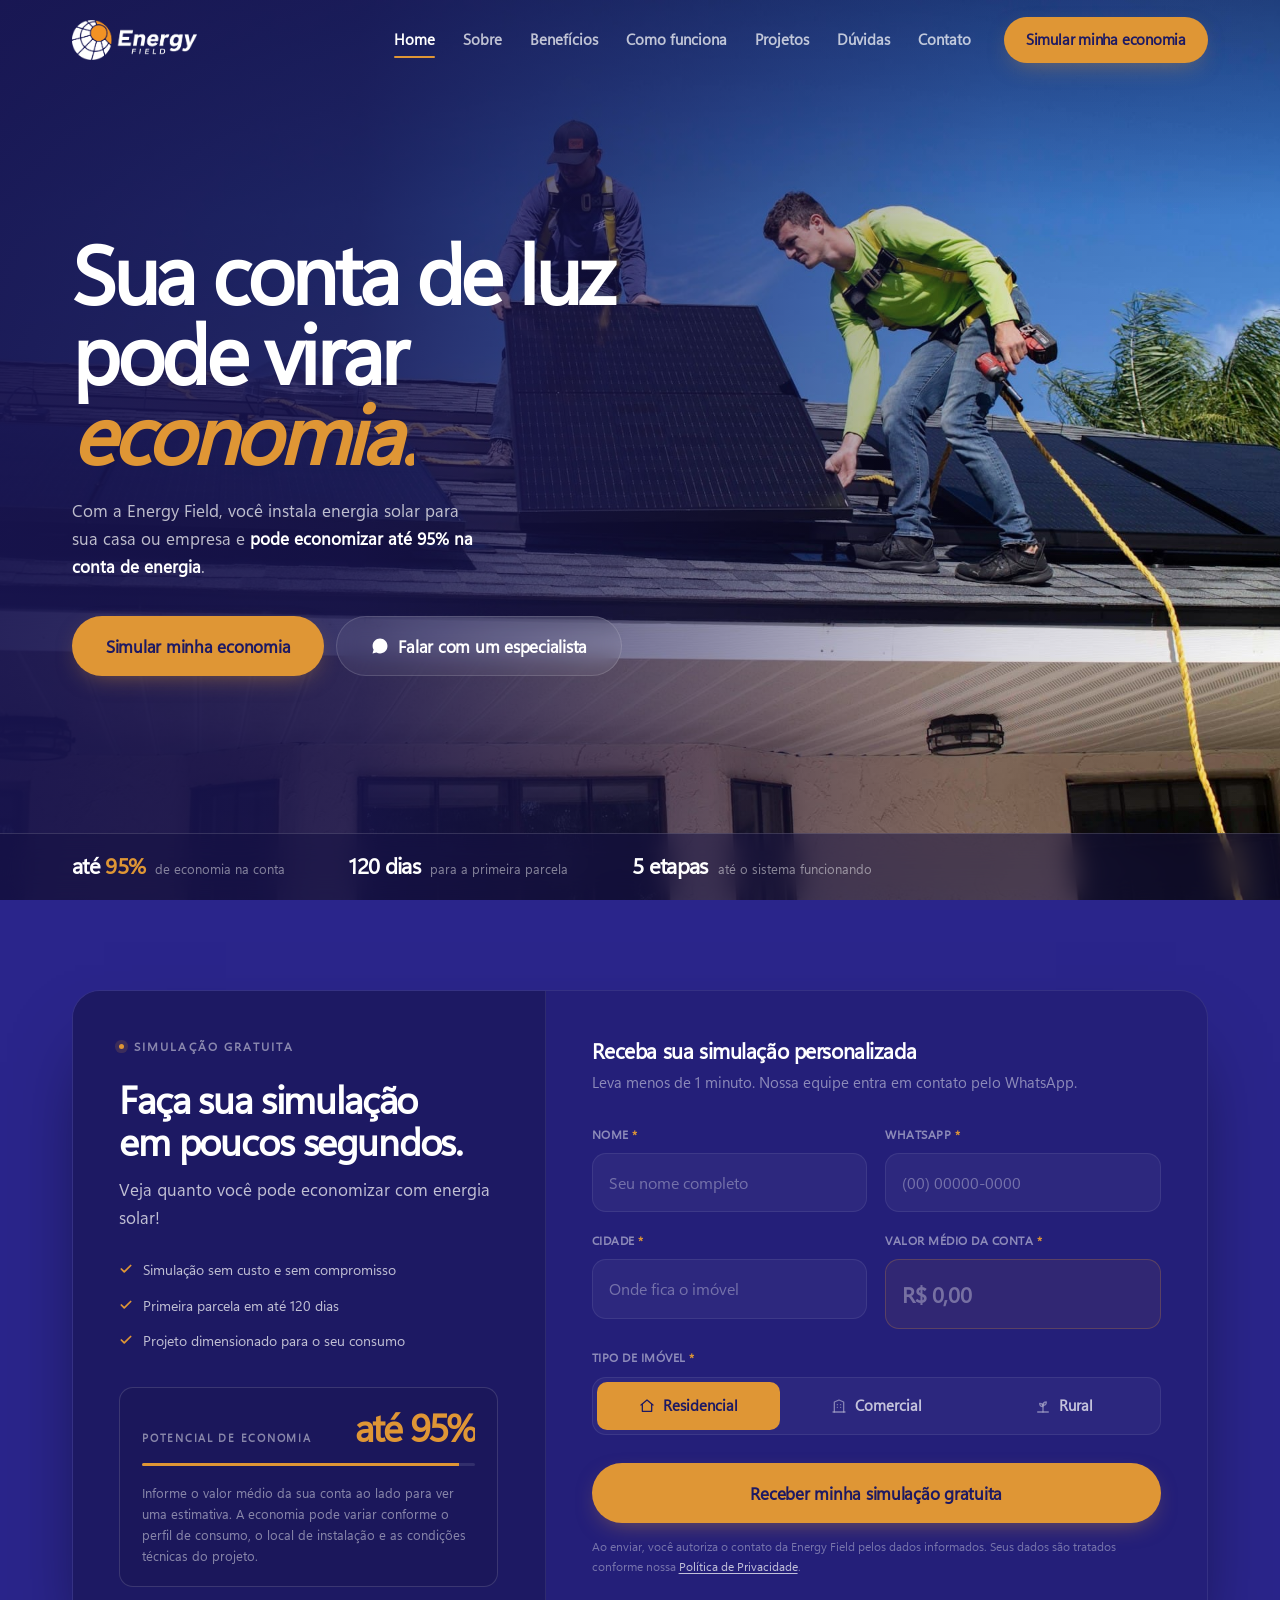
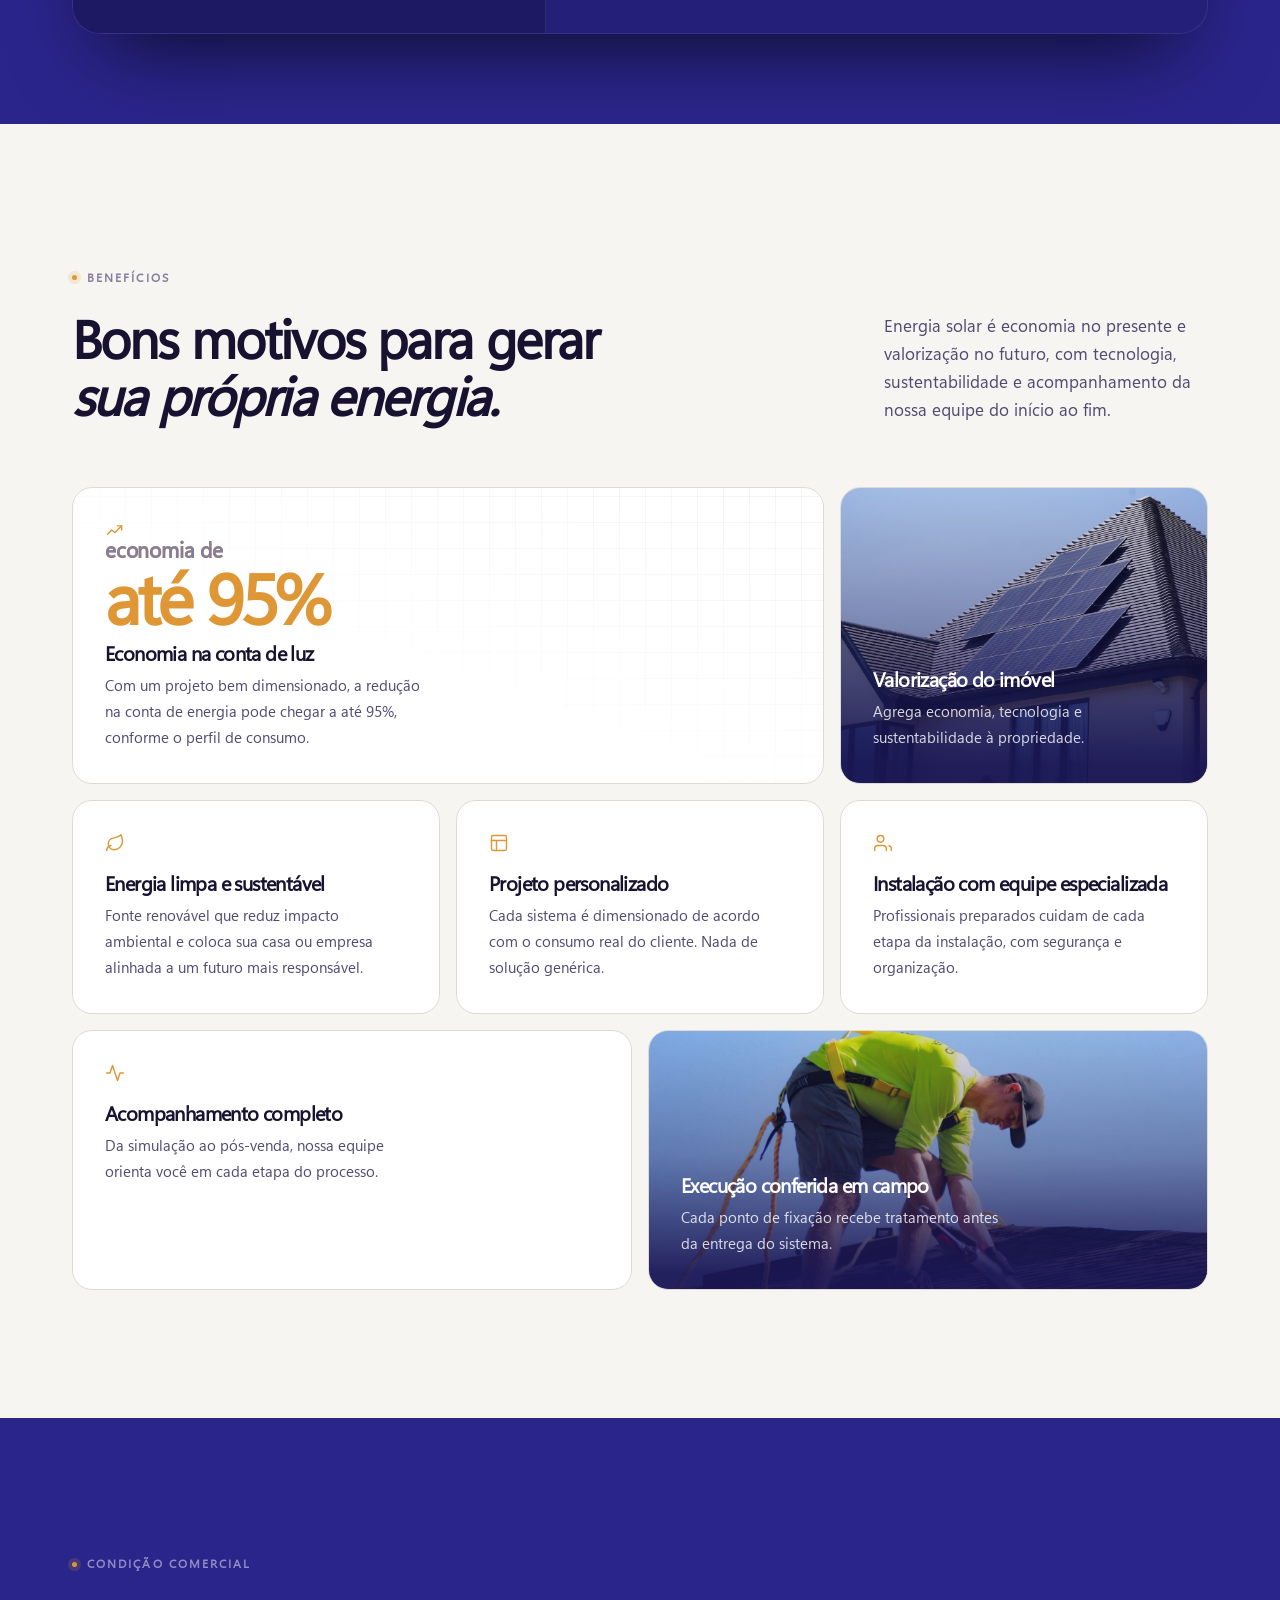
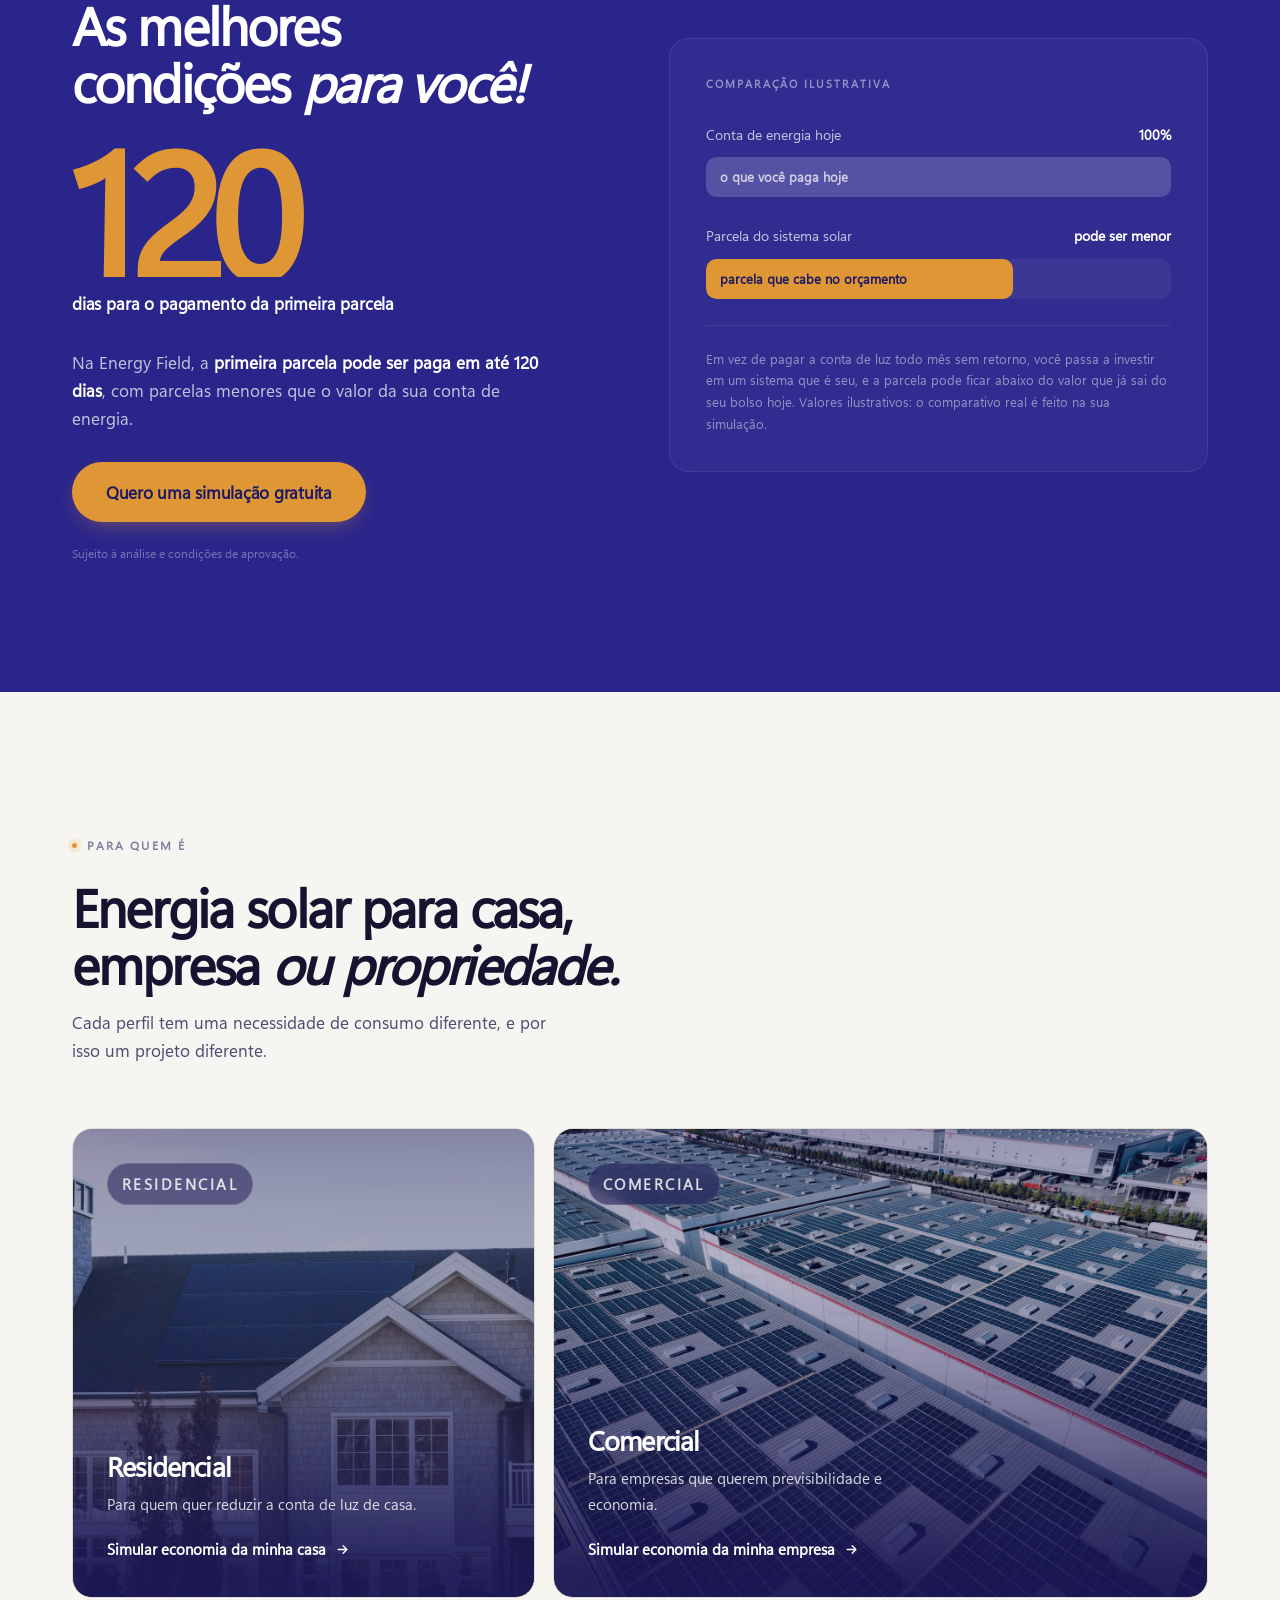
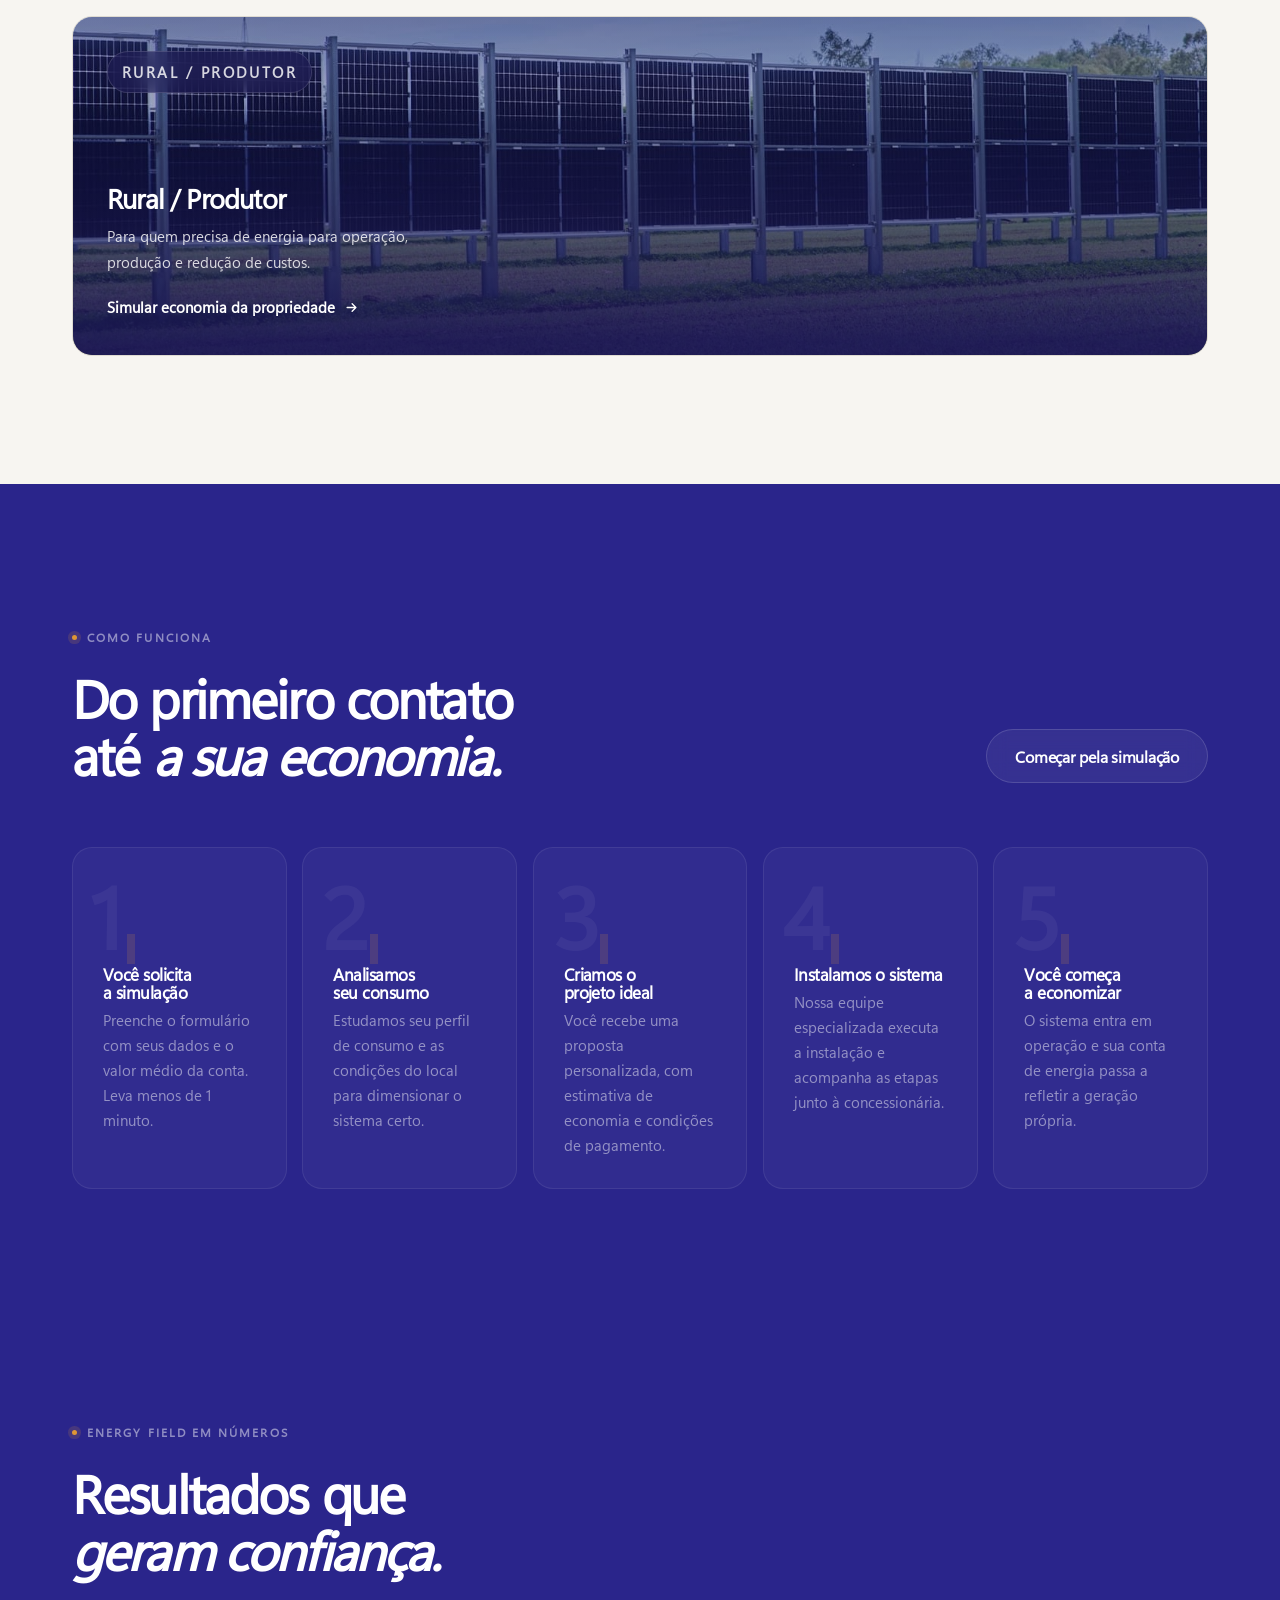
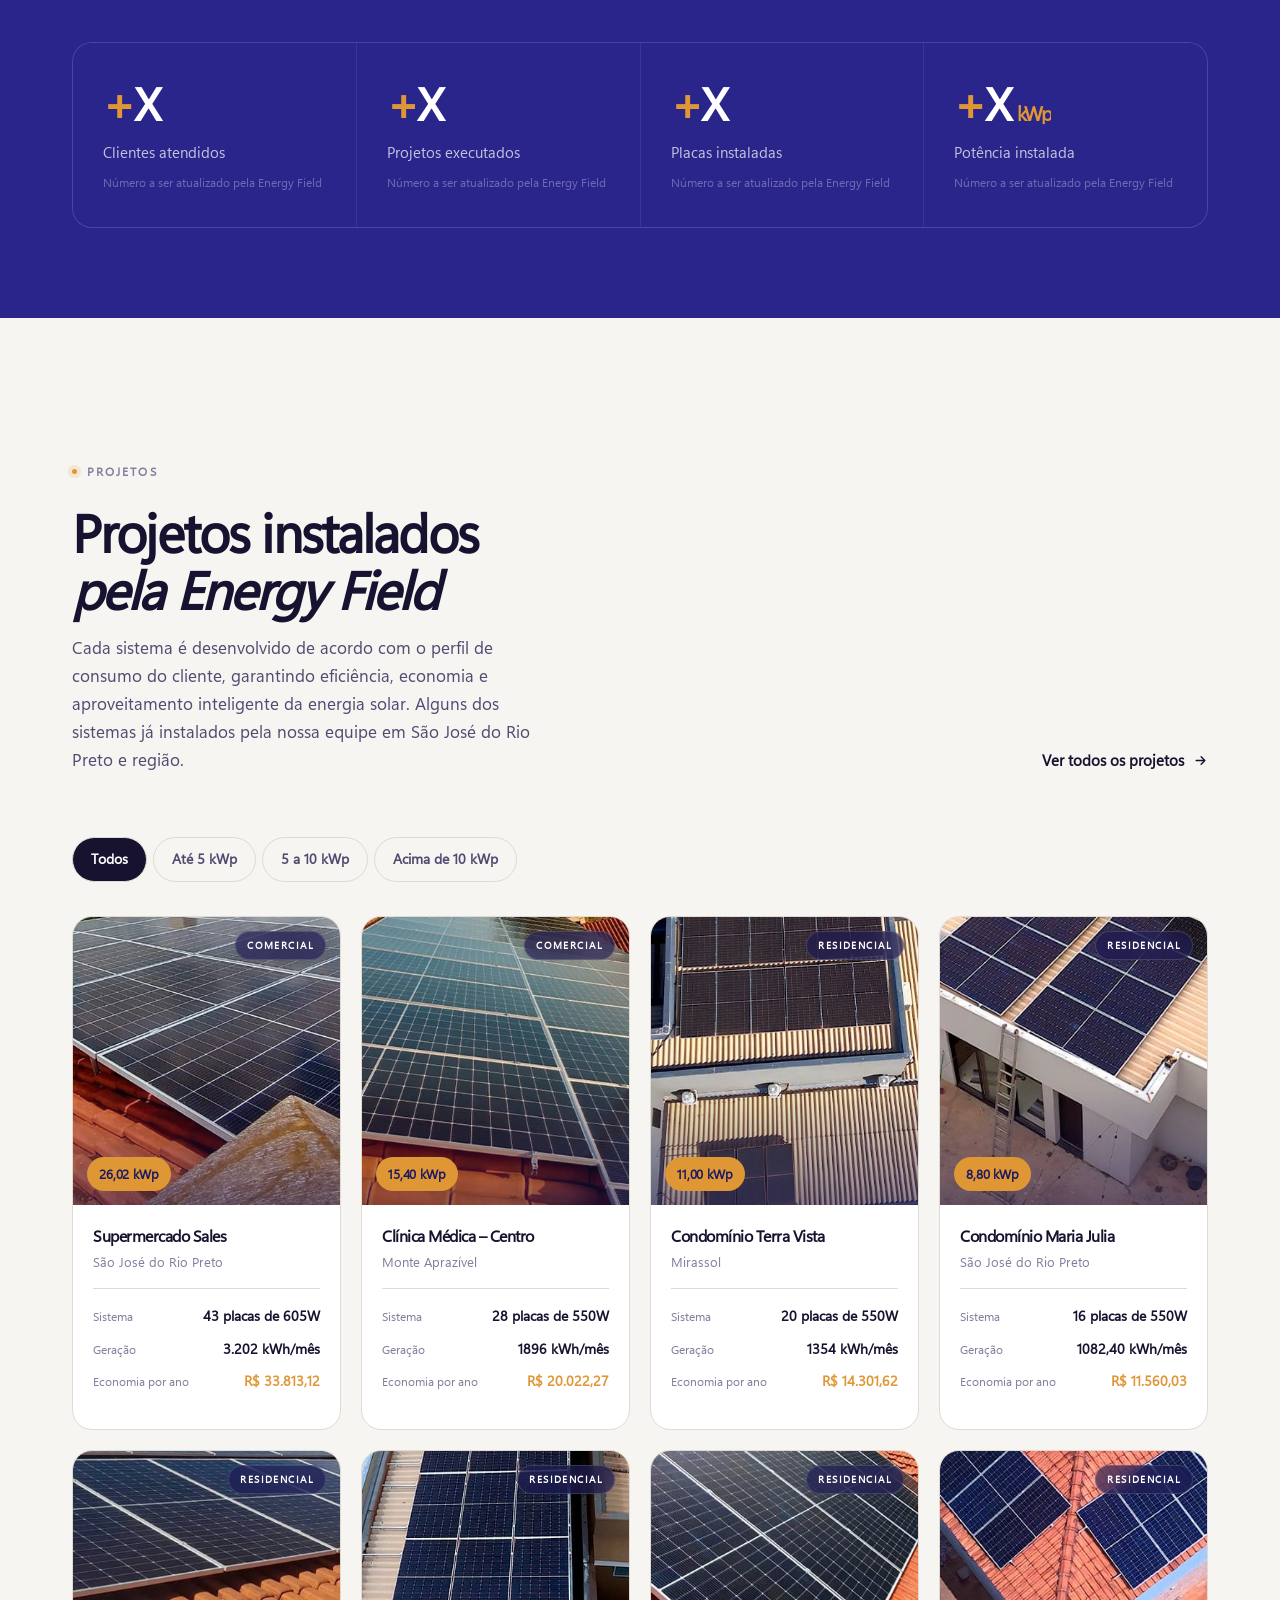
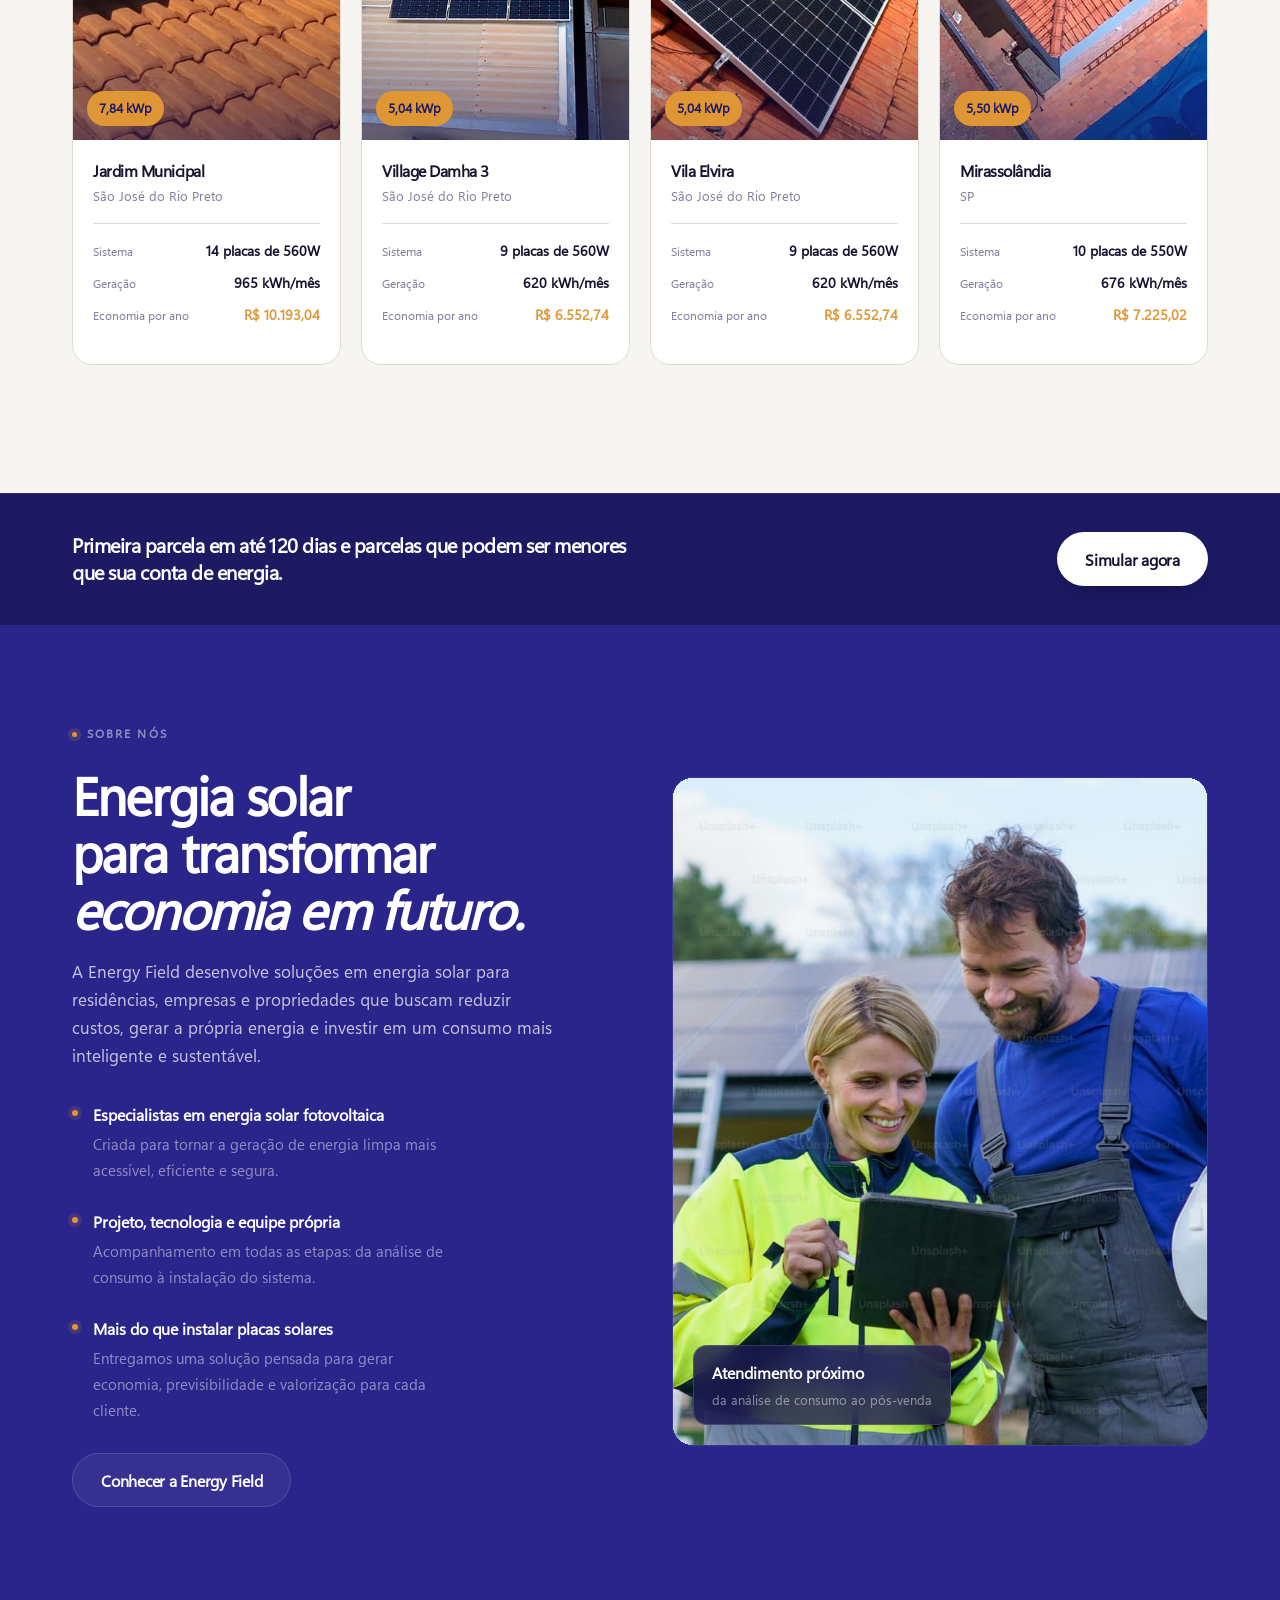
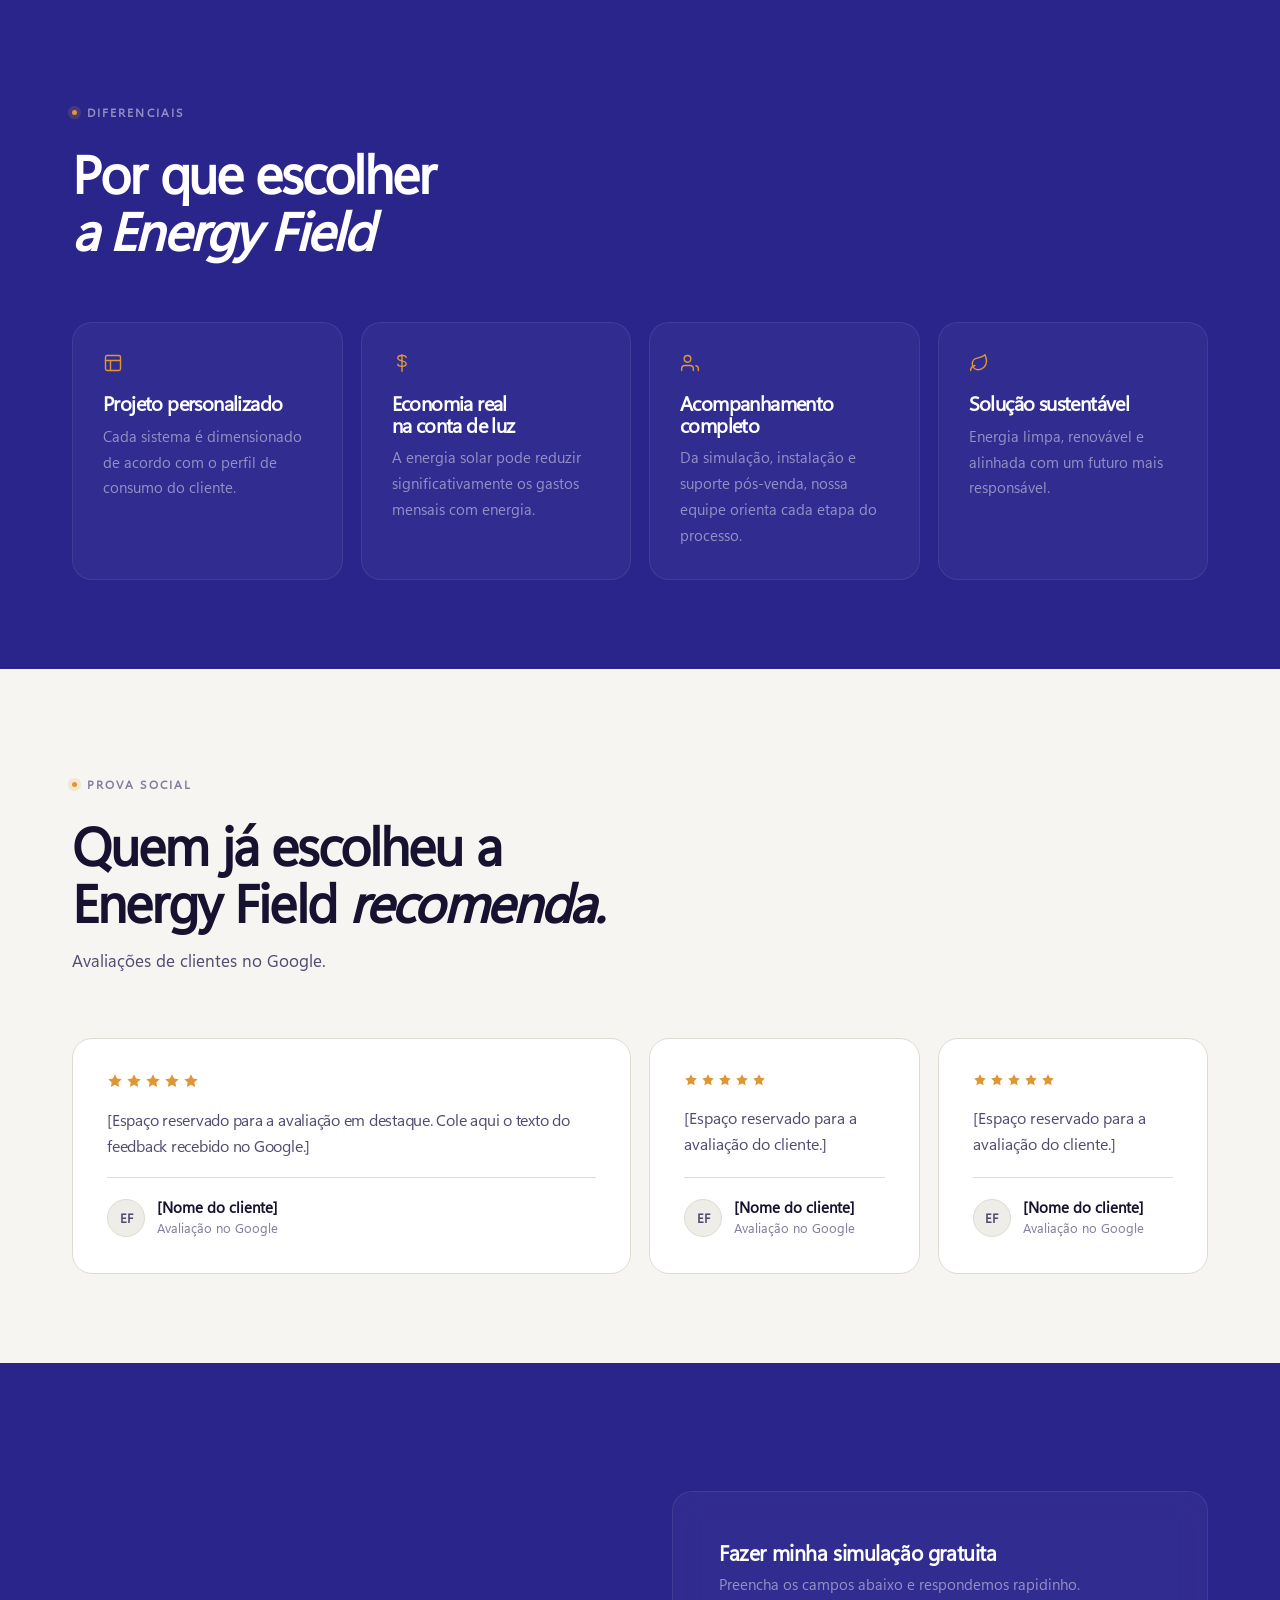
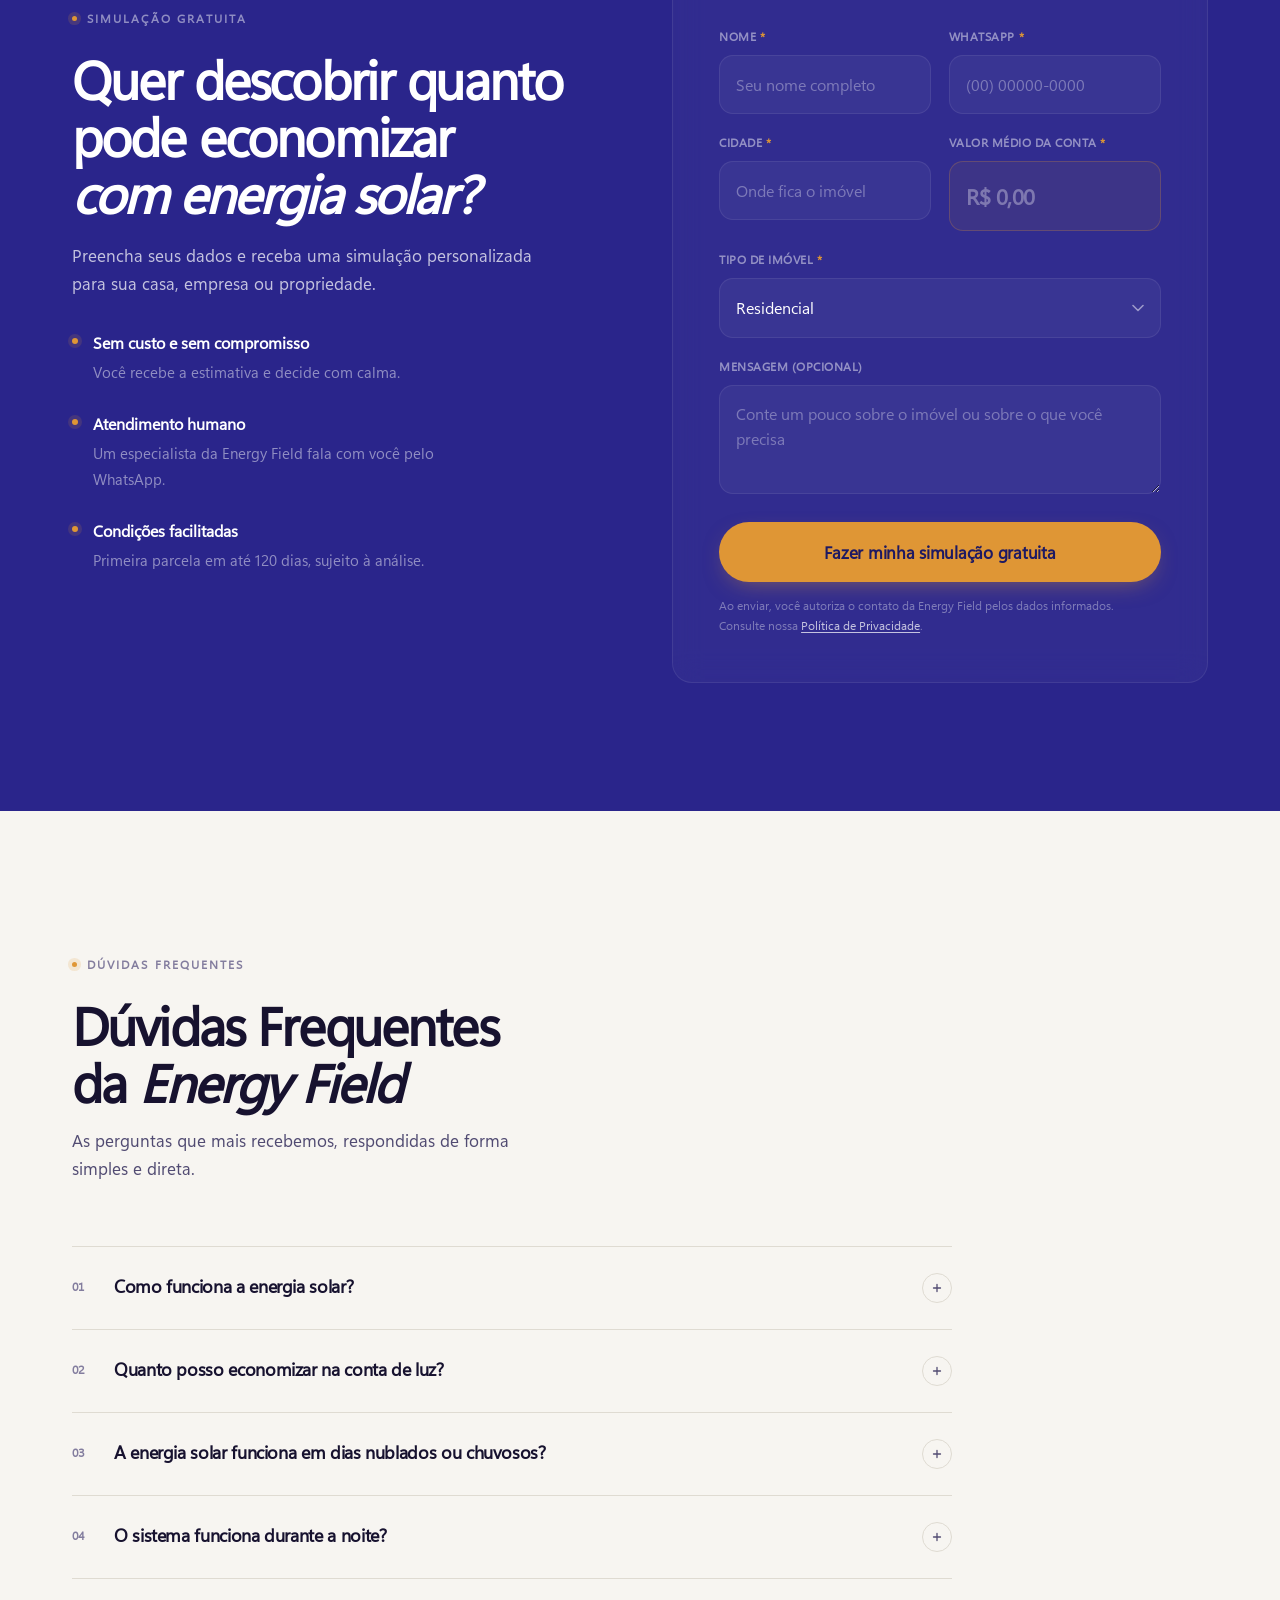
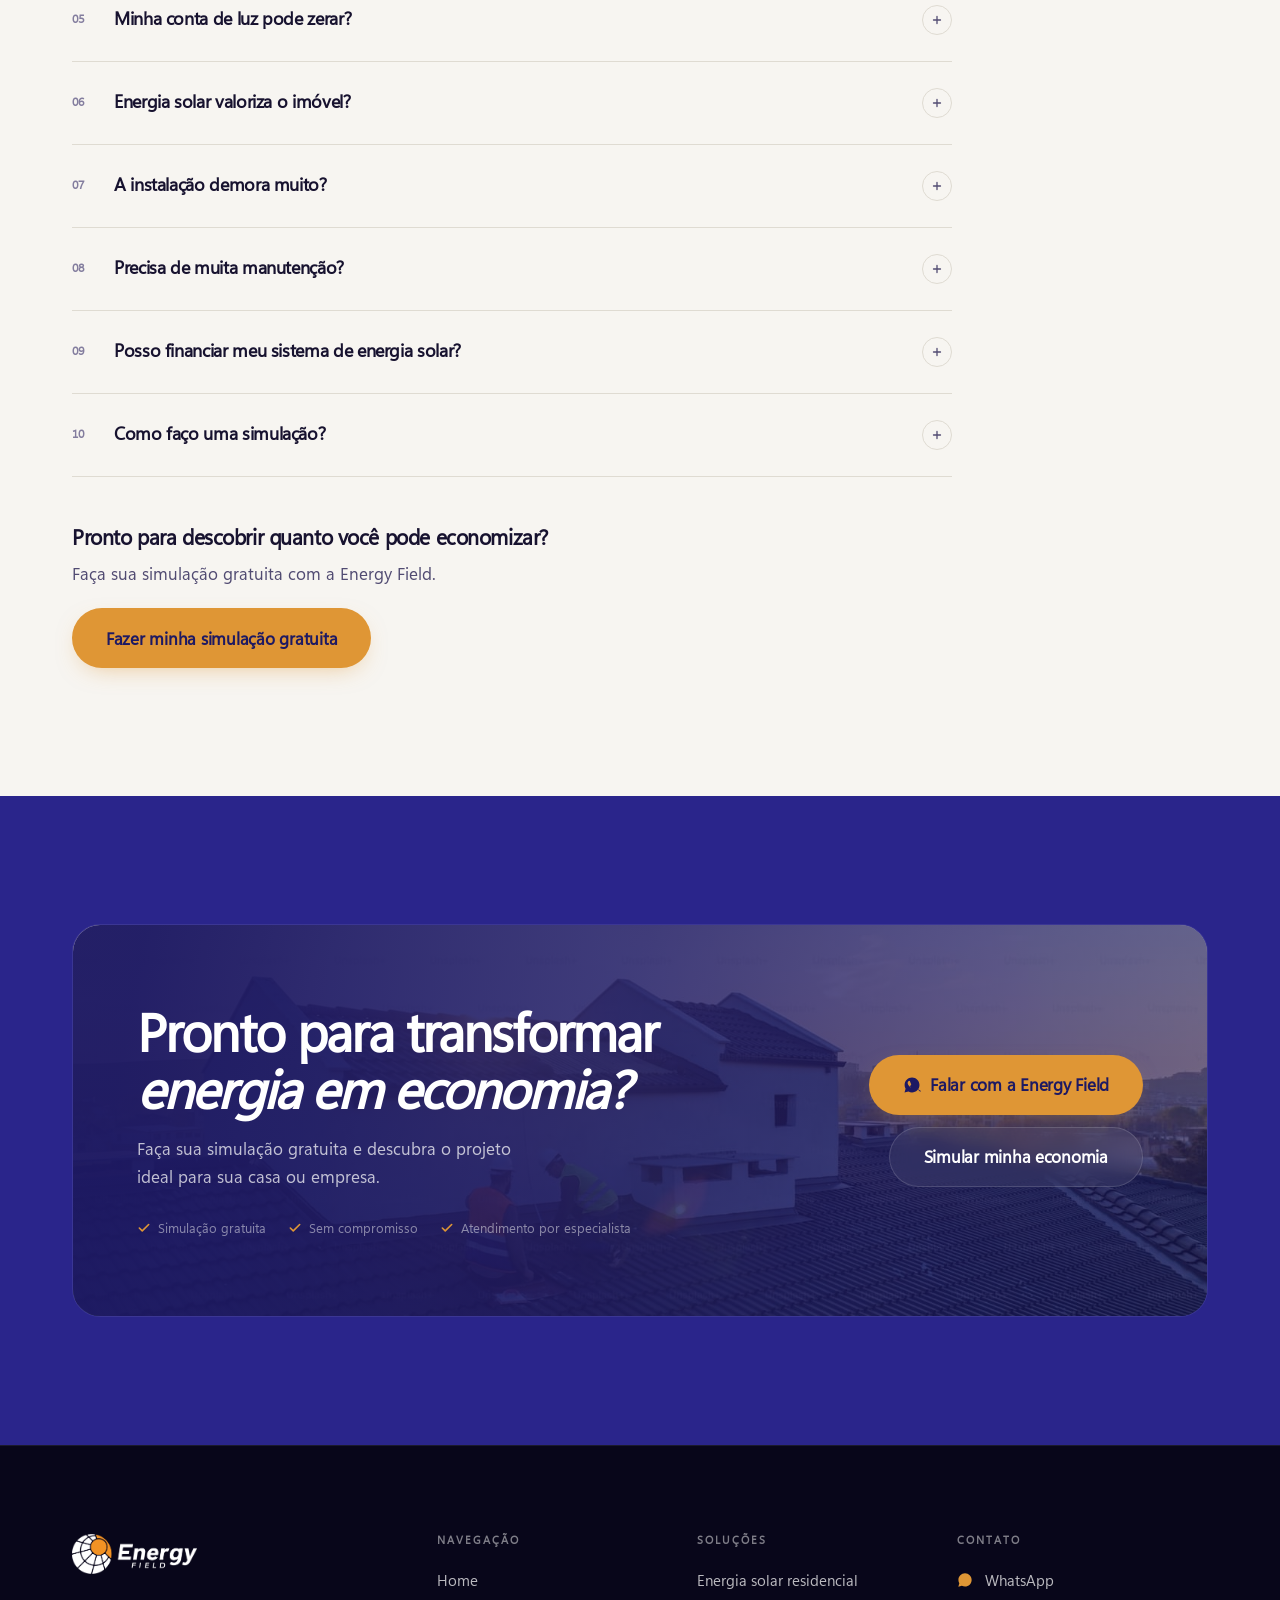
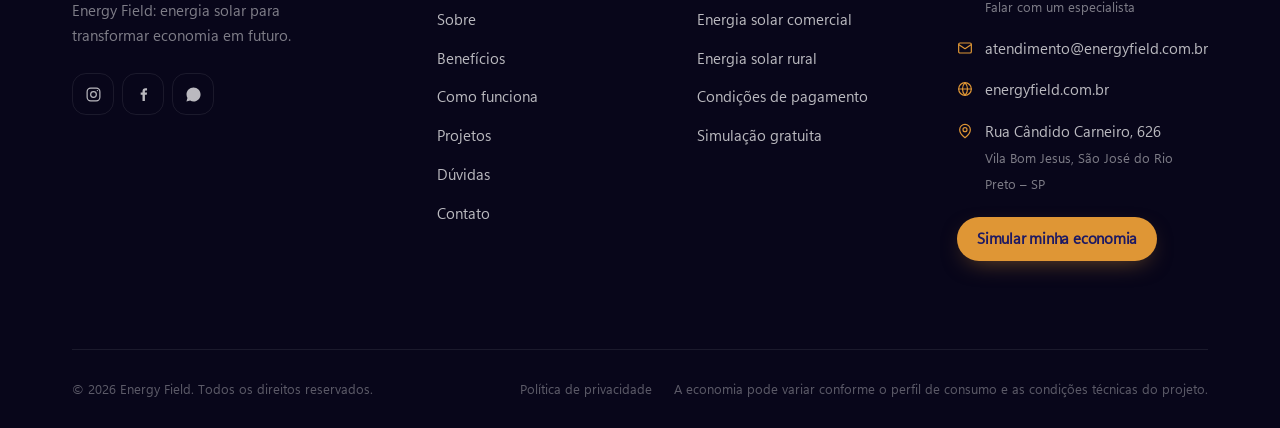
==== commit de6acf06: "Limpa o hero: só título, subtítulo e CTAs Remove do banner o kicker "Energia solar para casa e empre" ====
--- a/docs/index.html
+++ b/docs/index.html
@@ -124,8 +124,6 @@
     <div class="hero__grid">
 
       <div class="hero__content">
-        <p class="eyebrow" data-anim>Energia solar para casa e empresa</p>
-
         <h1 class="h-display" data-anim data-delay=".05">
           Sua conta de luz<br>pode virar <span class="mark">economia.</span>
         </h1>
@@ -143,24 +141,6 @@
           </a>
         </div>
 
-        <ul class="hero__meta" data-anim data-delay=".2">
-          <li>
-            <svg width="15" height="15" viewBox="0 0 24 24" fill="none" stroke="currentColor" stroke-width="2.8" stroke-linecap="round" stroke-linejoin="round"><path d="M20 6 9 17l-5-5"/></svg>
-            Projeto personalizado
-          </li>
-          <li>
-            <svg width="15" height="15" viewBox="0 0 24 24" fill="none" stroke="currentColor" stroke-width="2.8" stroke-linecap="round" stroke-linejoin="round"><path d="M20 6 9 17l-5-5"/></svg>
-            Equipe especializada
-          </li>
-          <li>
-            <svg width="15" height="15" viewBox="0 0 24 24" fill="none" stroke="currentColor" stroke-width="2.8" stroke-linecap="round" stroke-linejoin="round"><path d="M20 6 9 17l-5-5"/></svg>
-            Acompanhamento completo
-          </li>
-        </ul>
-
-        <p class="hero__note" data-anim data-delay=".24">
-          A economia pode variar conforme o perfil de consumo, local de instalação e condições técnicas do projeto.
-        </p>
       </div>
 
     </div>
--- a/docs/assets/css/style.css
+++ b/docs/assets/css/style.css
@@ -385,15 +385,6 @@
 .hero__sub { max-width: 46ch; }
 .hero__sub b { color: var(--on-dark); font-weight: 700; }
 .hero .btn-row { margin-top: 36px; }
-.hero__note { margin-top: 30px; max-width: 50ch; font-size: .78rem; line-height: 1.6; color: rgba(255,255,255,.38); }
-
-/* Selo de credibilidade em linha, discreto */
-.hero__meta {
-  margin-top: 30px; display: flex; flex-wrap: wrap; gap: 10px 22px;
-  font-size: .84rem; color: var(--on-dark-3);
-}
-.hero__meta li { display: flex; align-items: center; gap: 8px; }
-.hero__meta svg { color: var(--sun-500); flex: none; }
 
 /* Barra de dados ancorada na base do banner, discreta sobre a foto */
 .hero__strip {
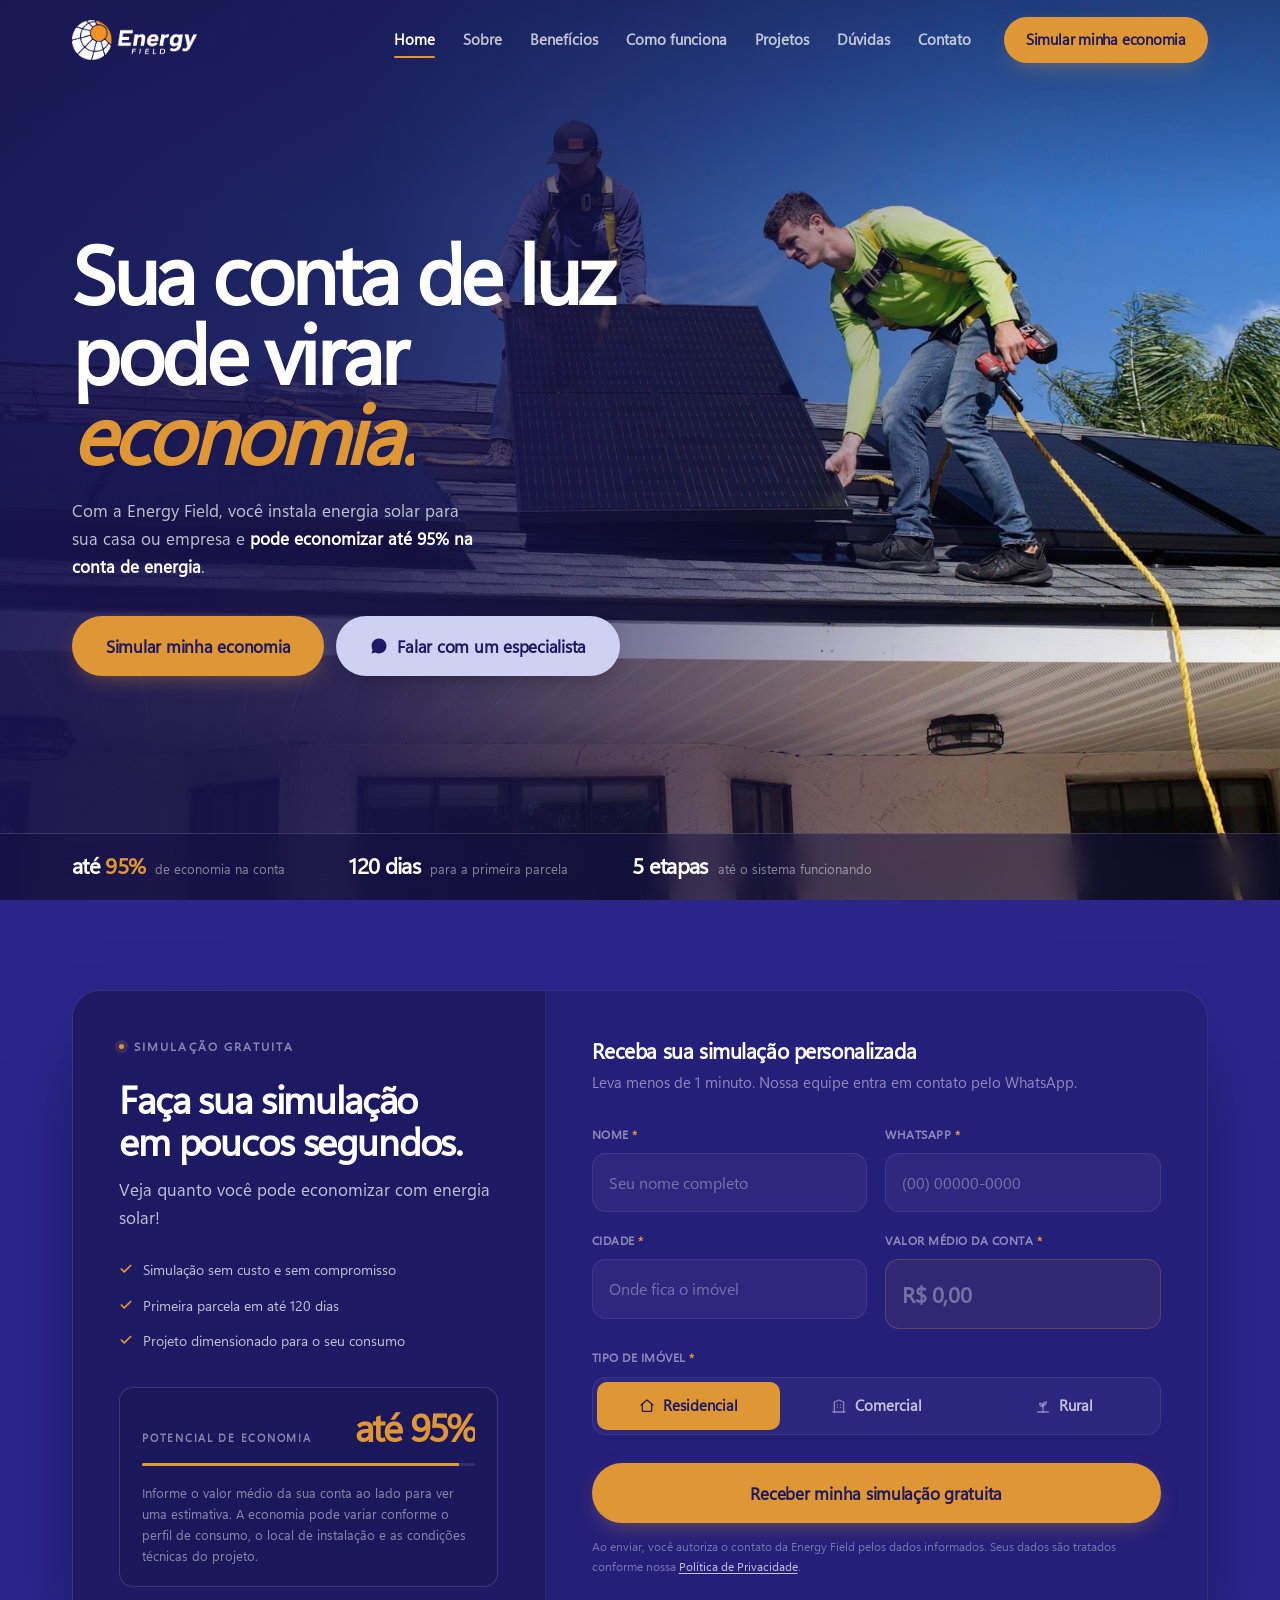
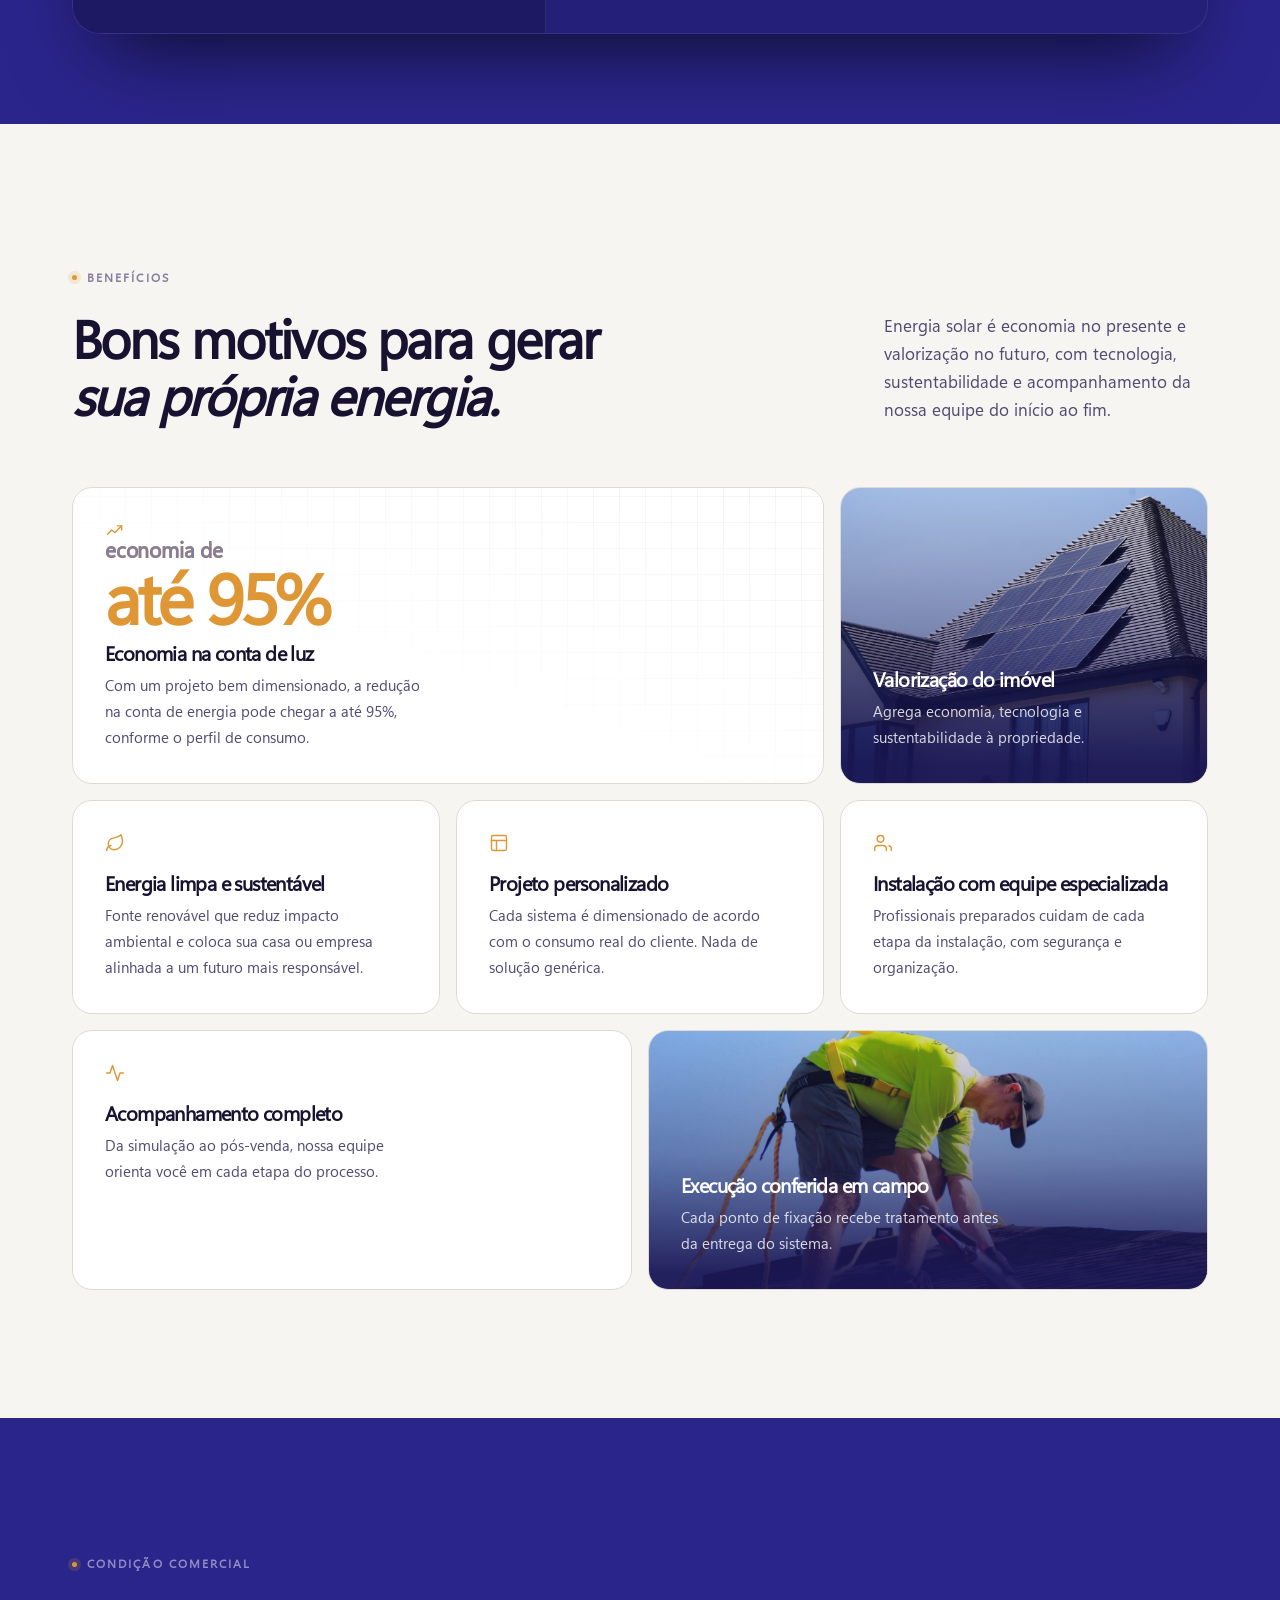
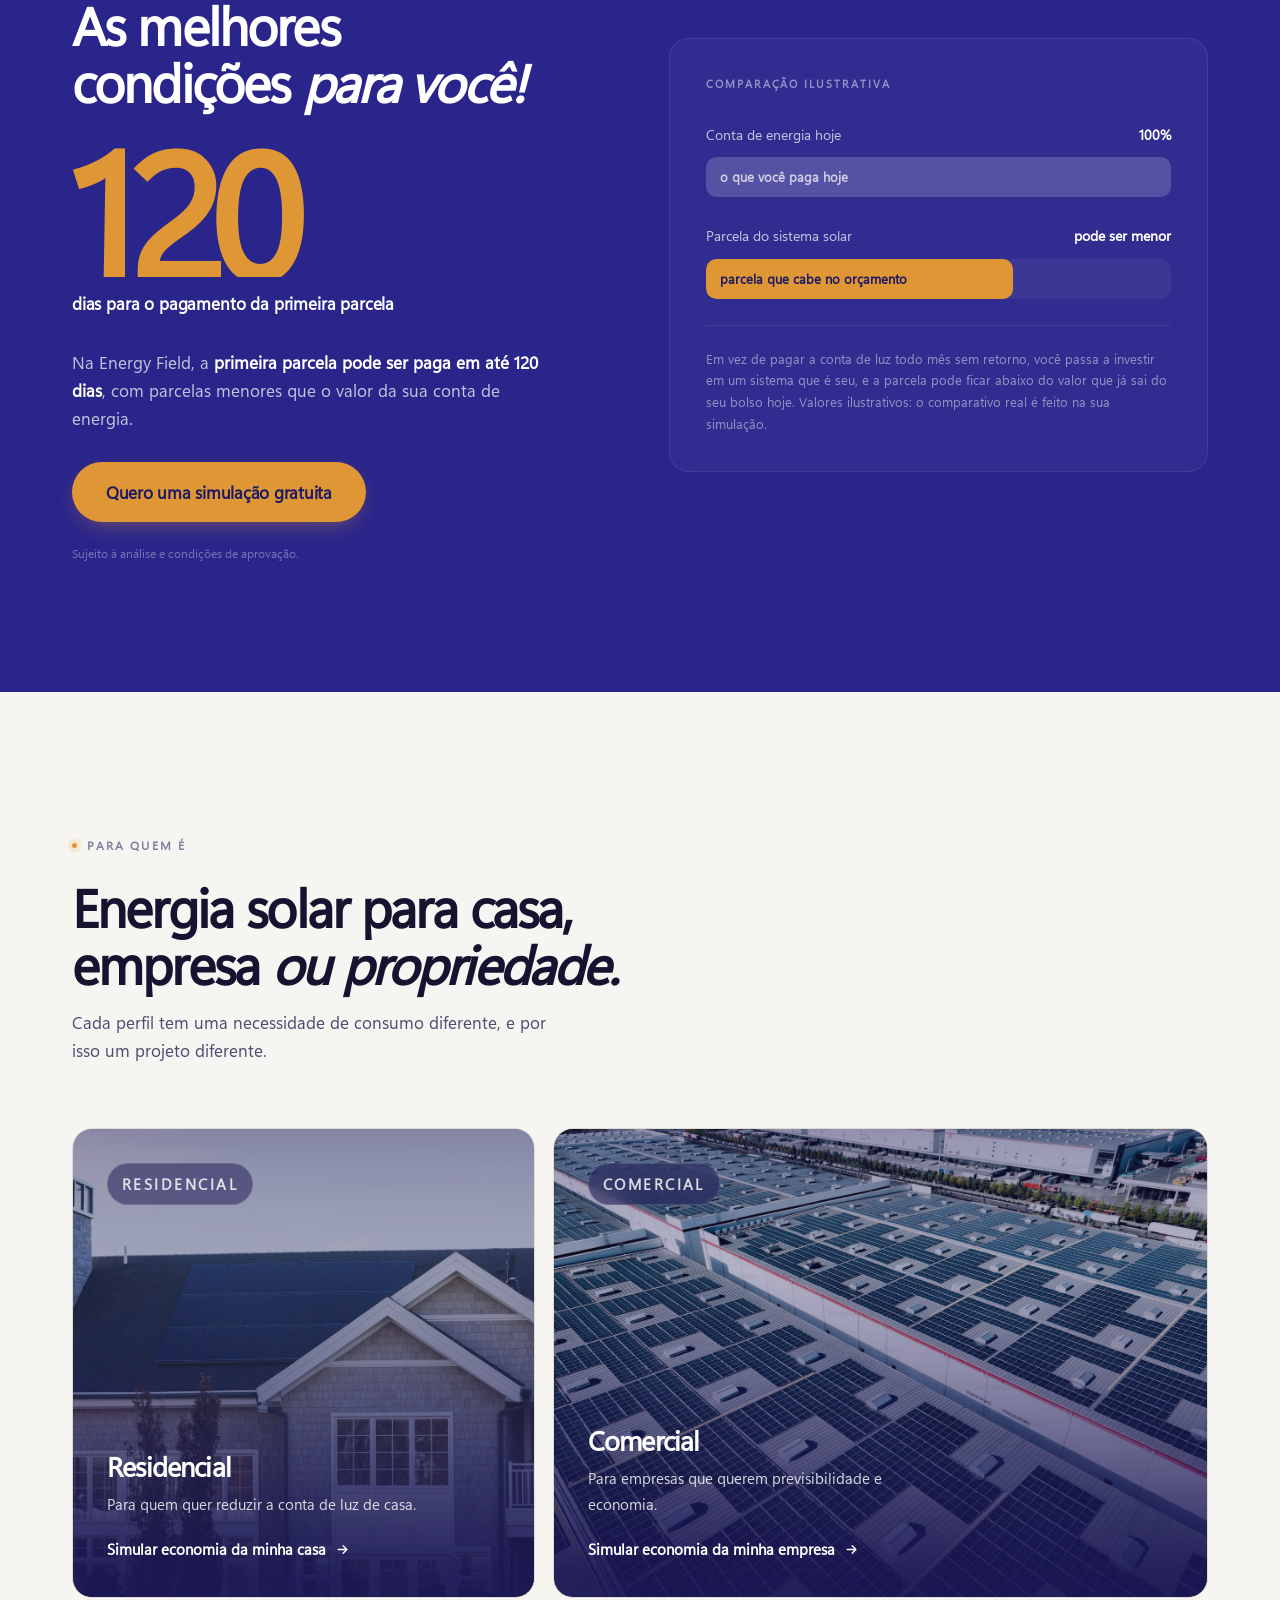
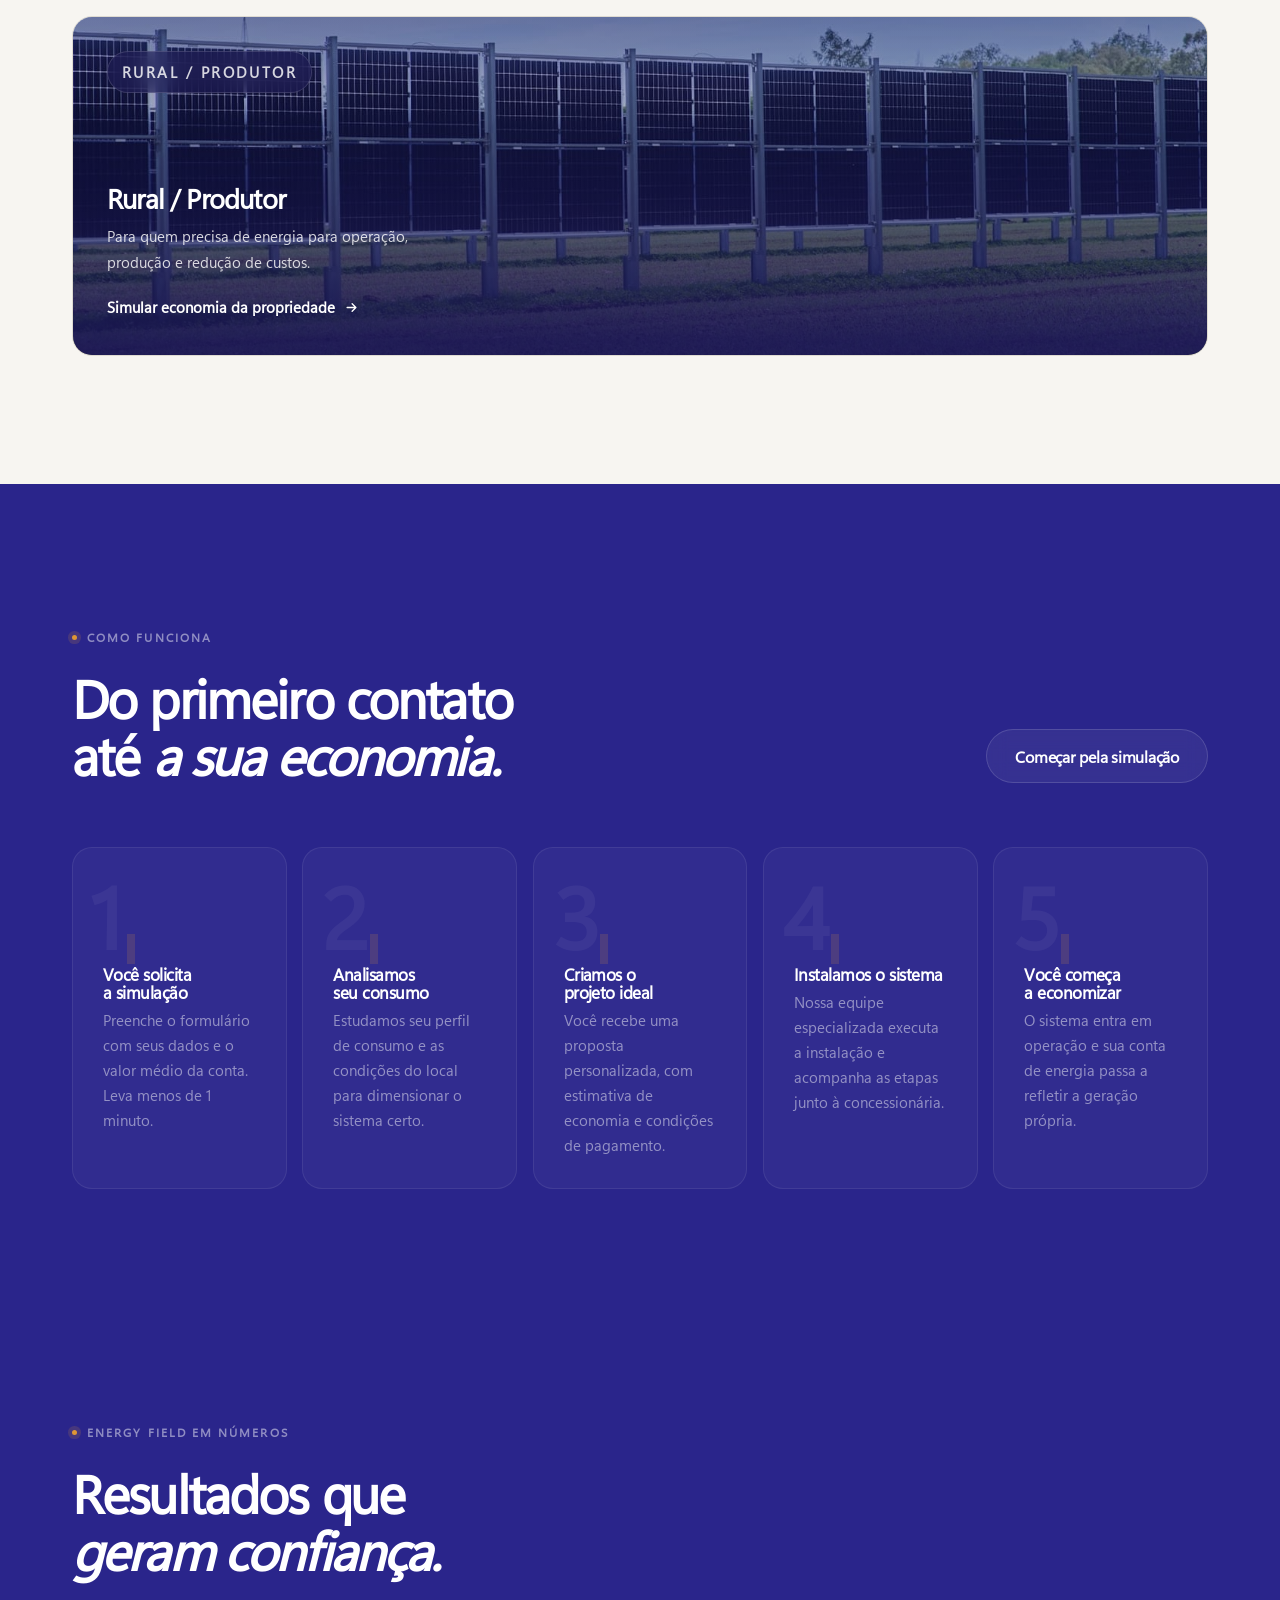
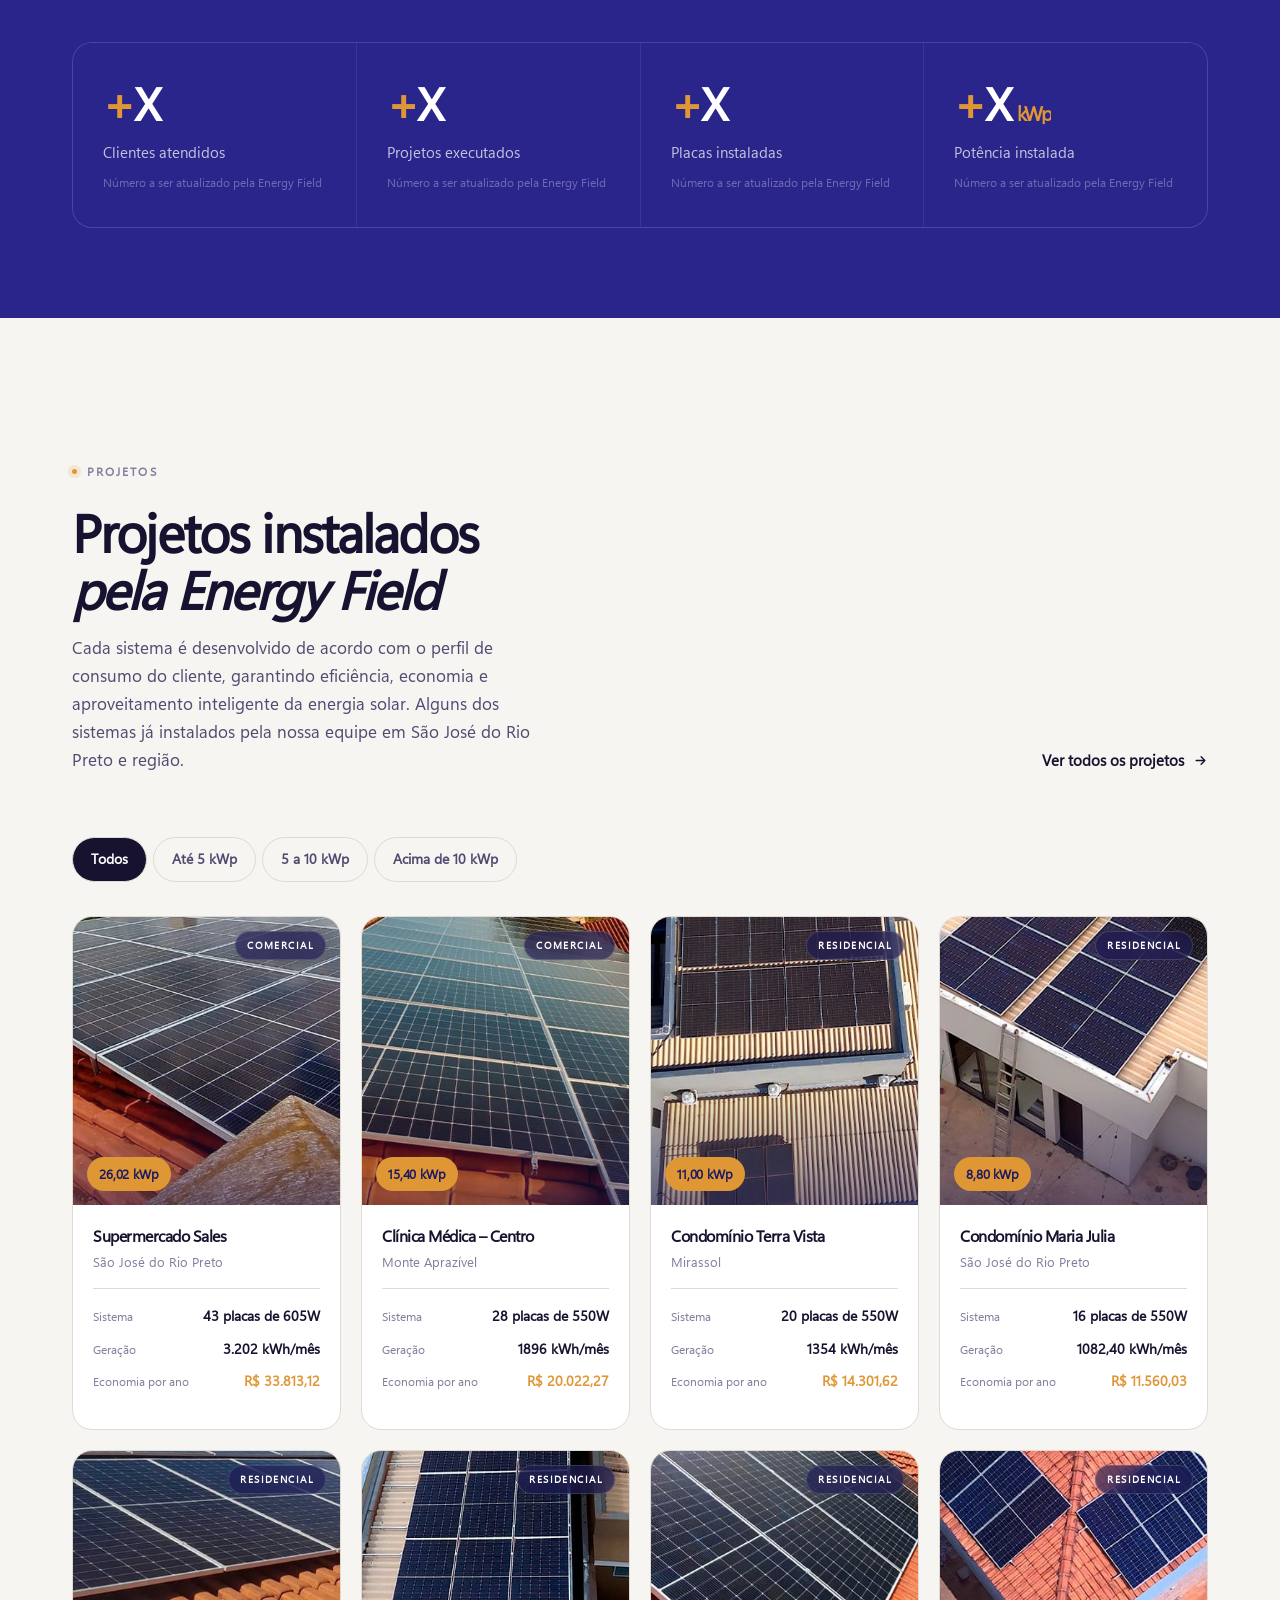
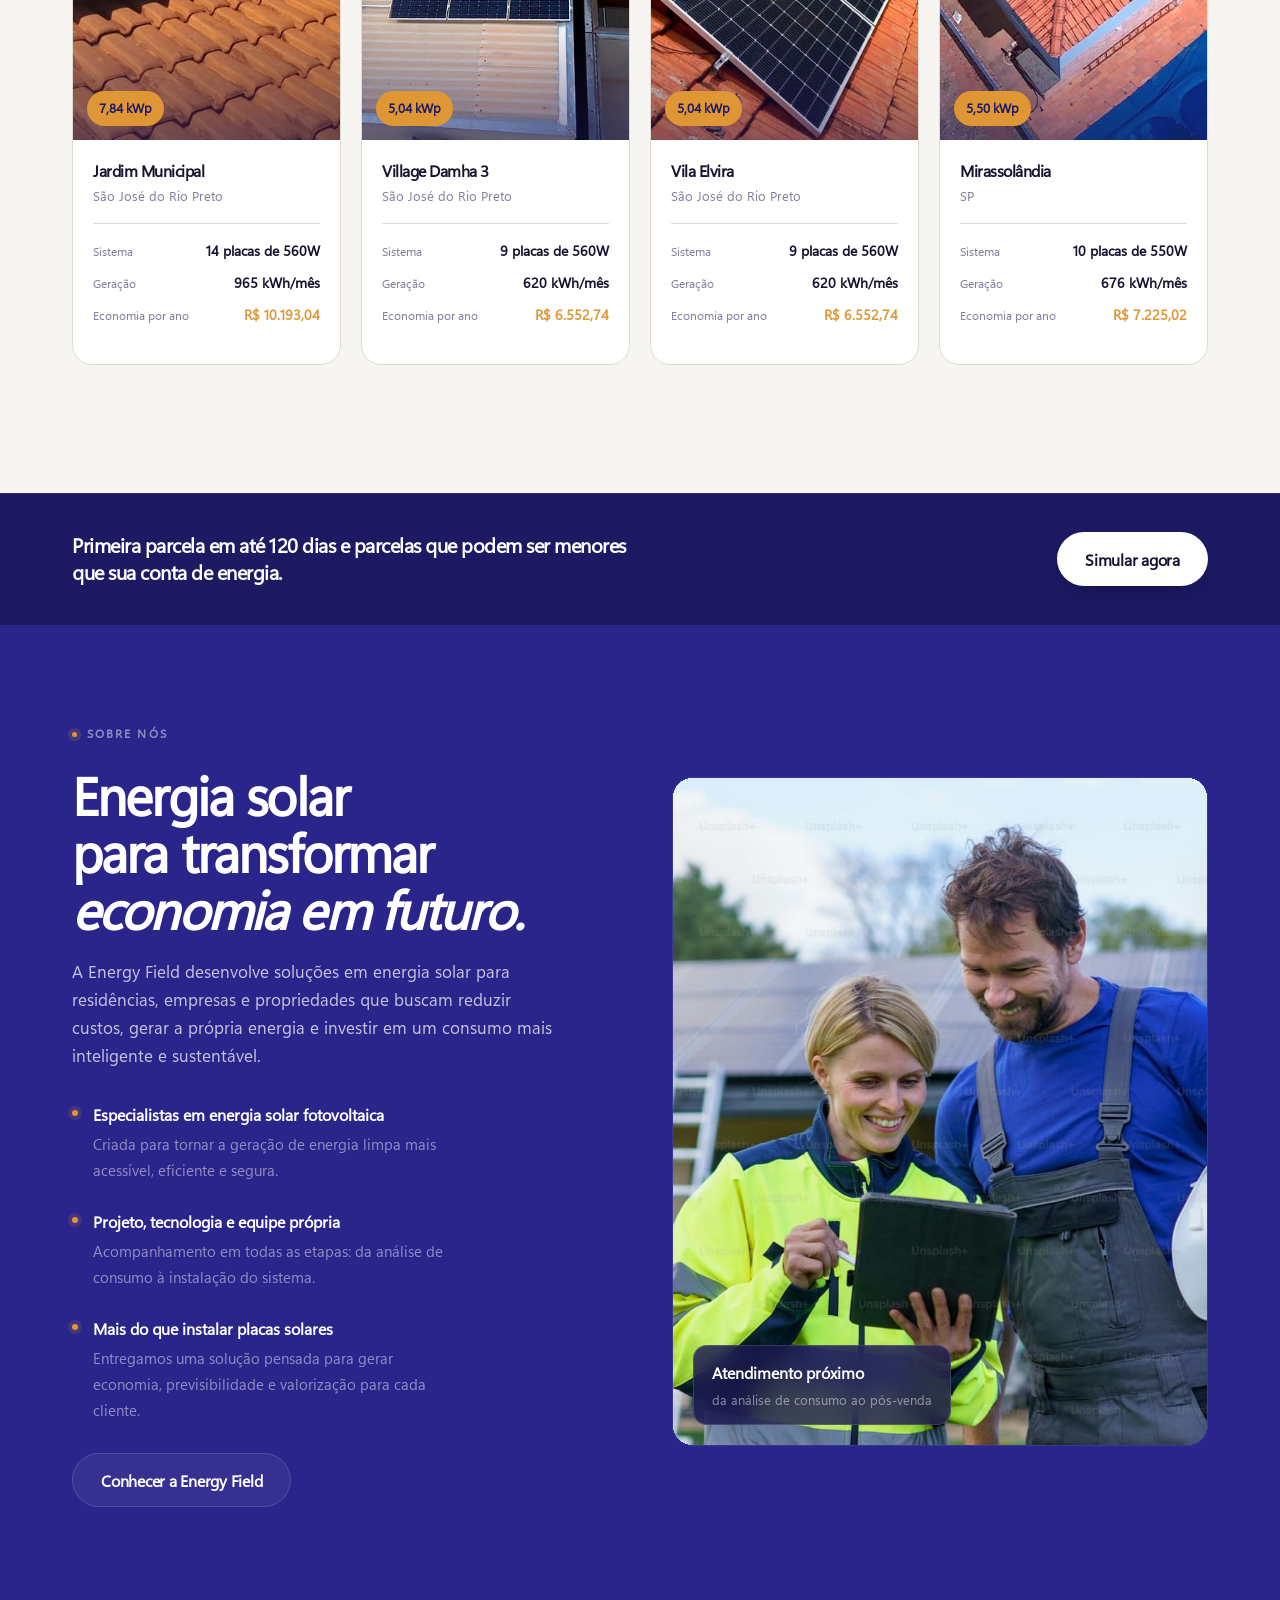
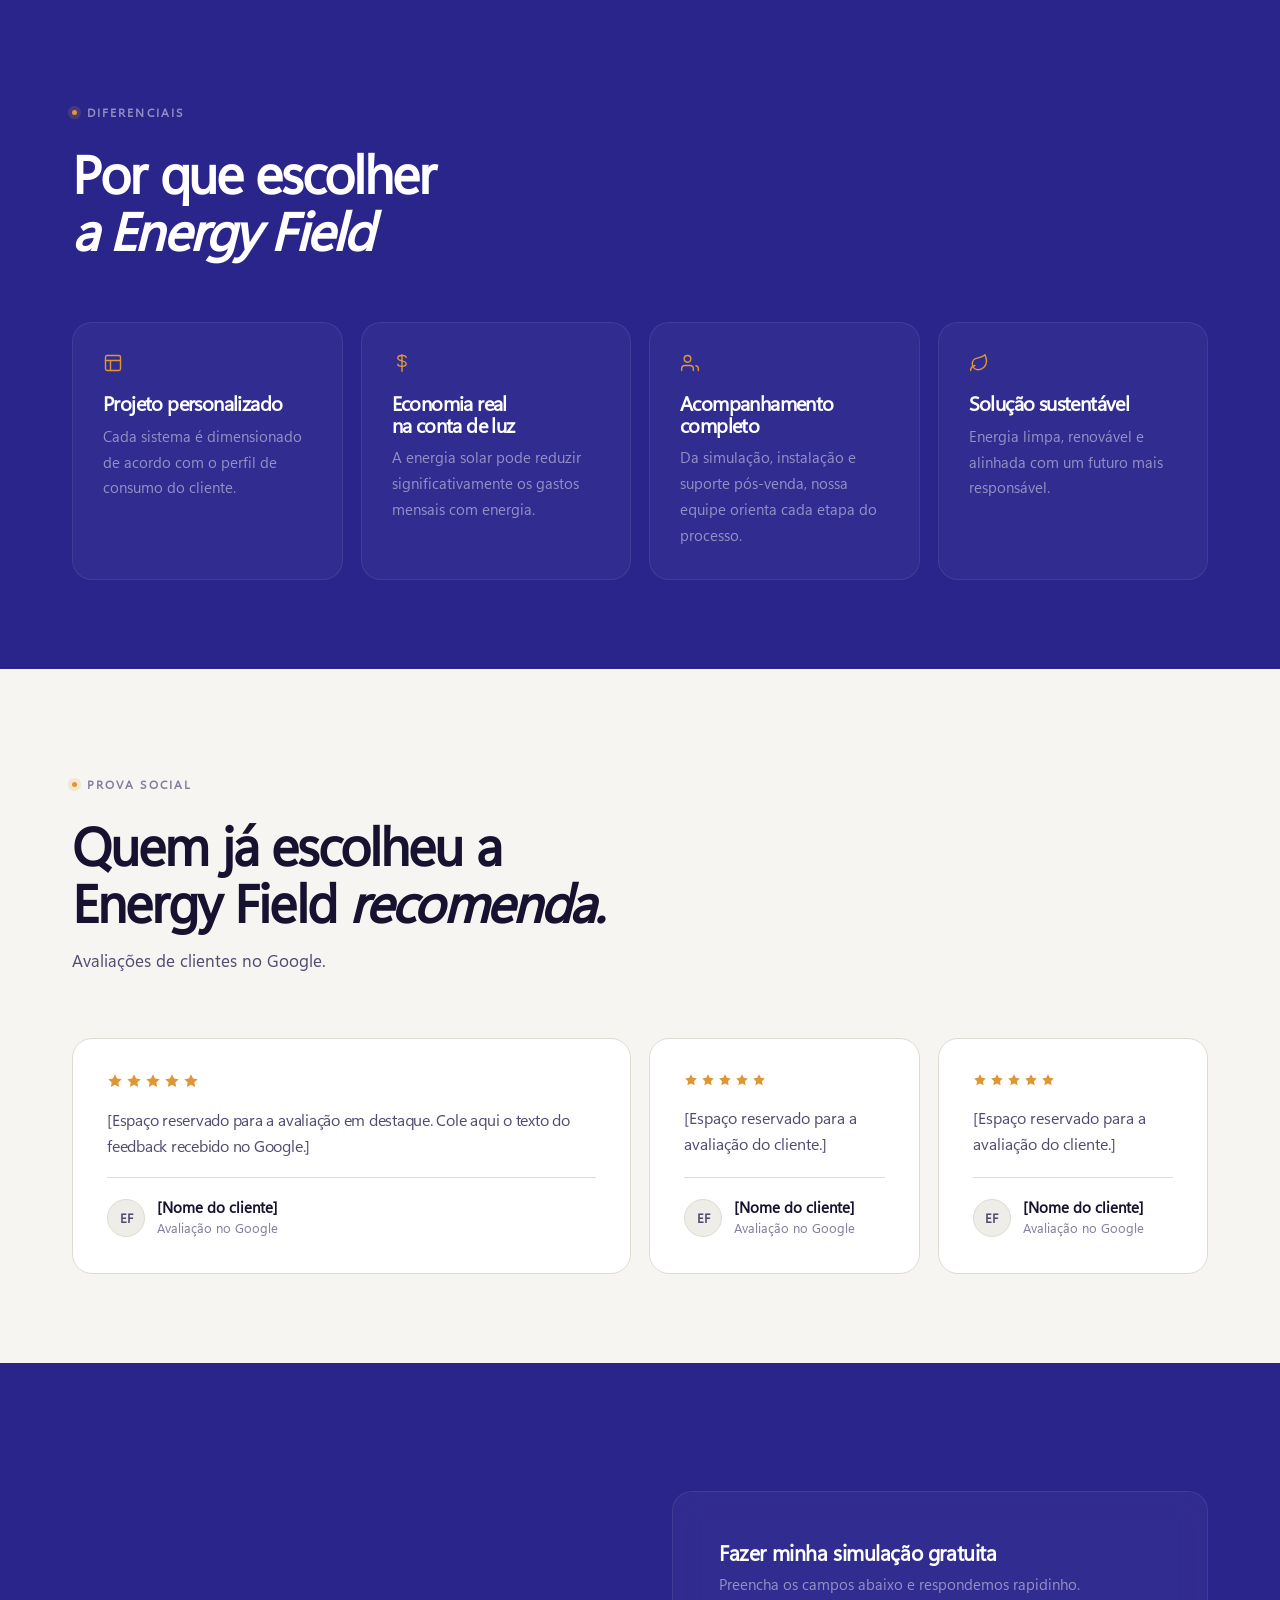
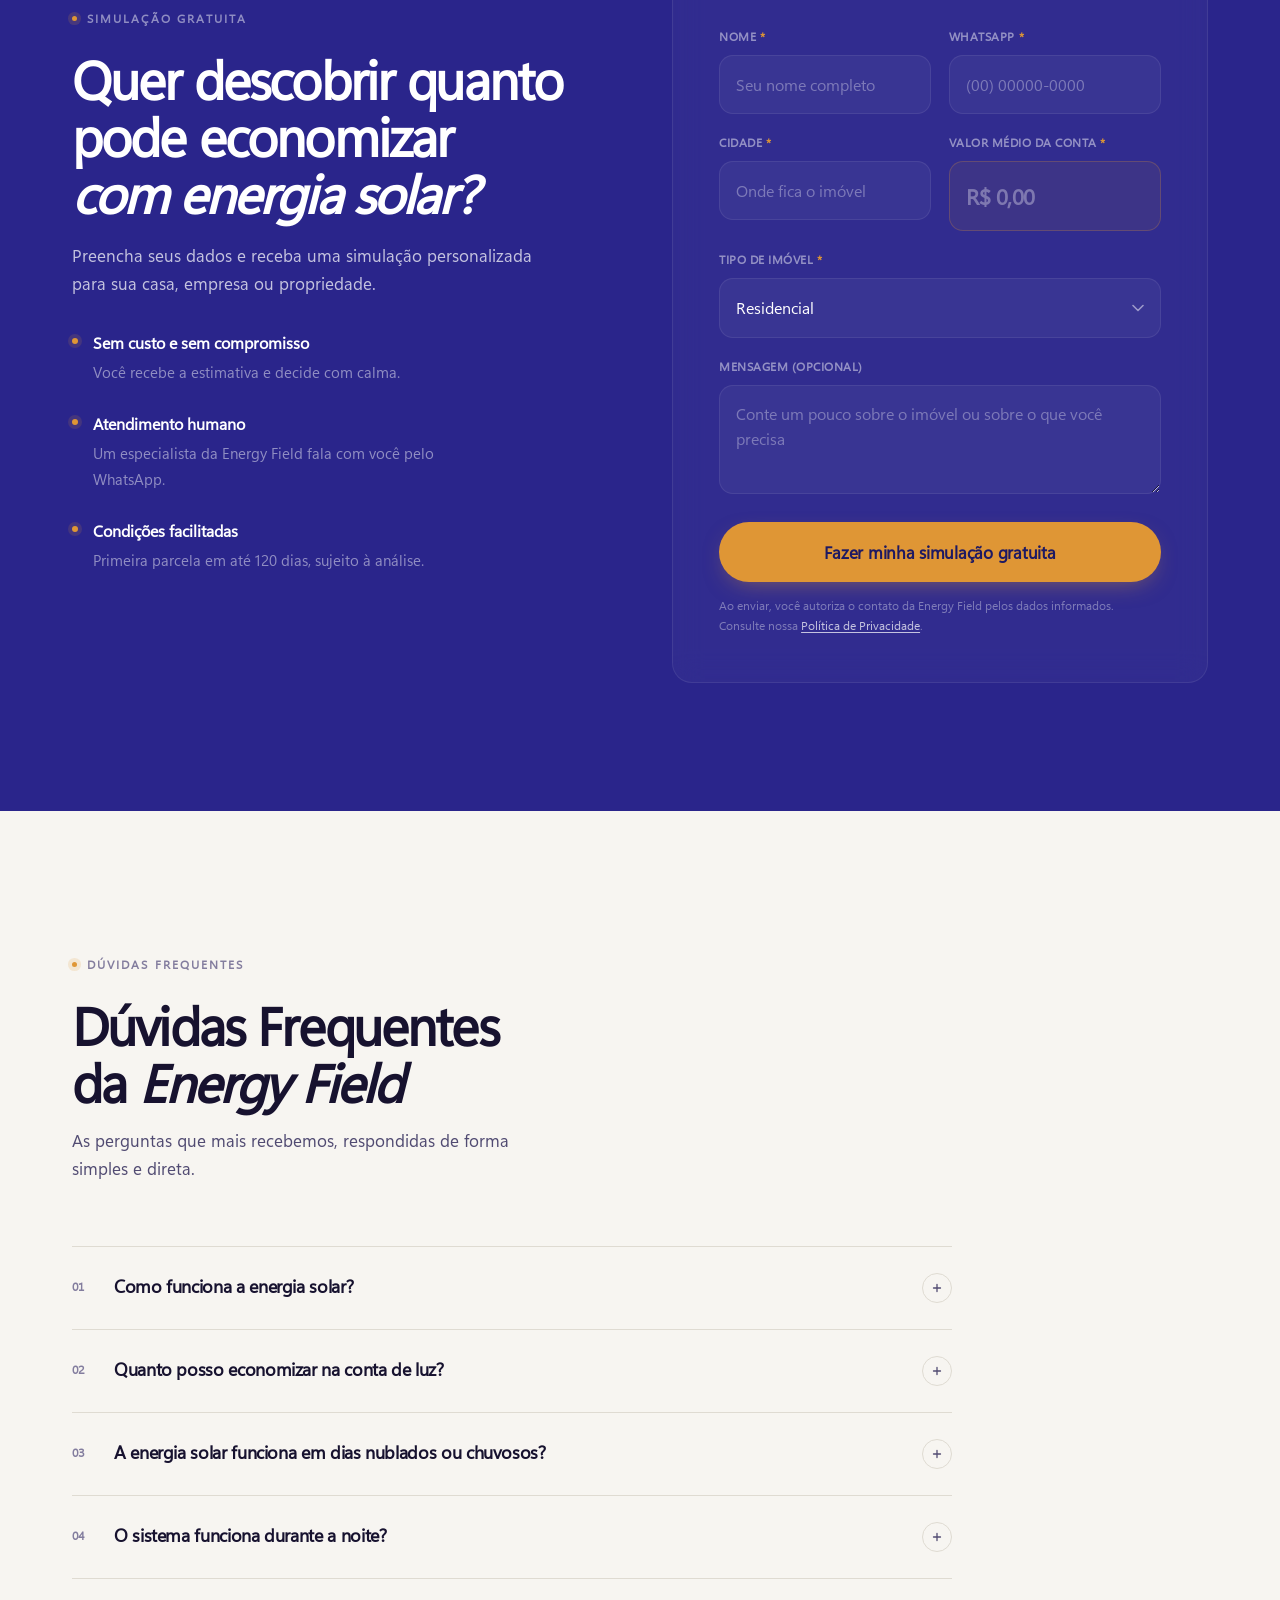
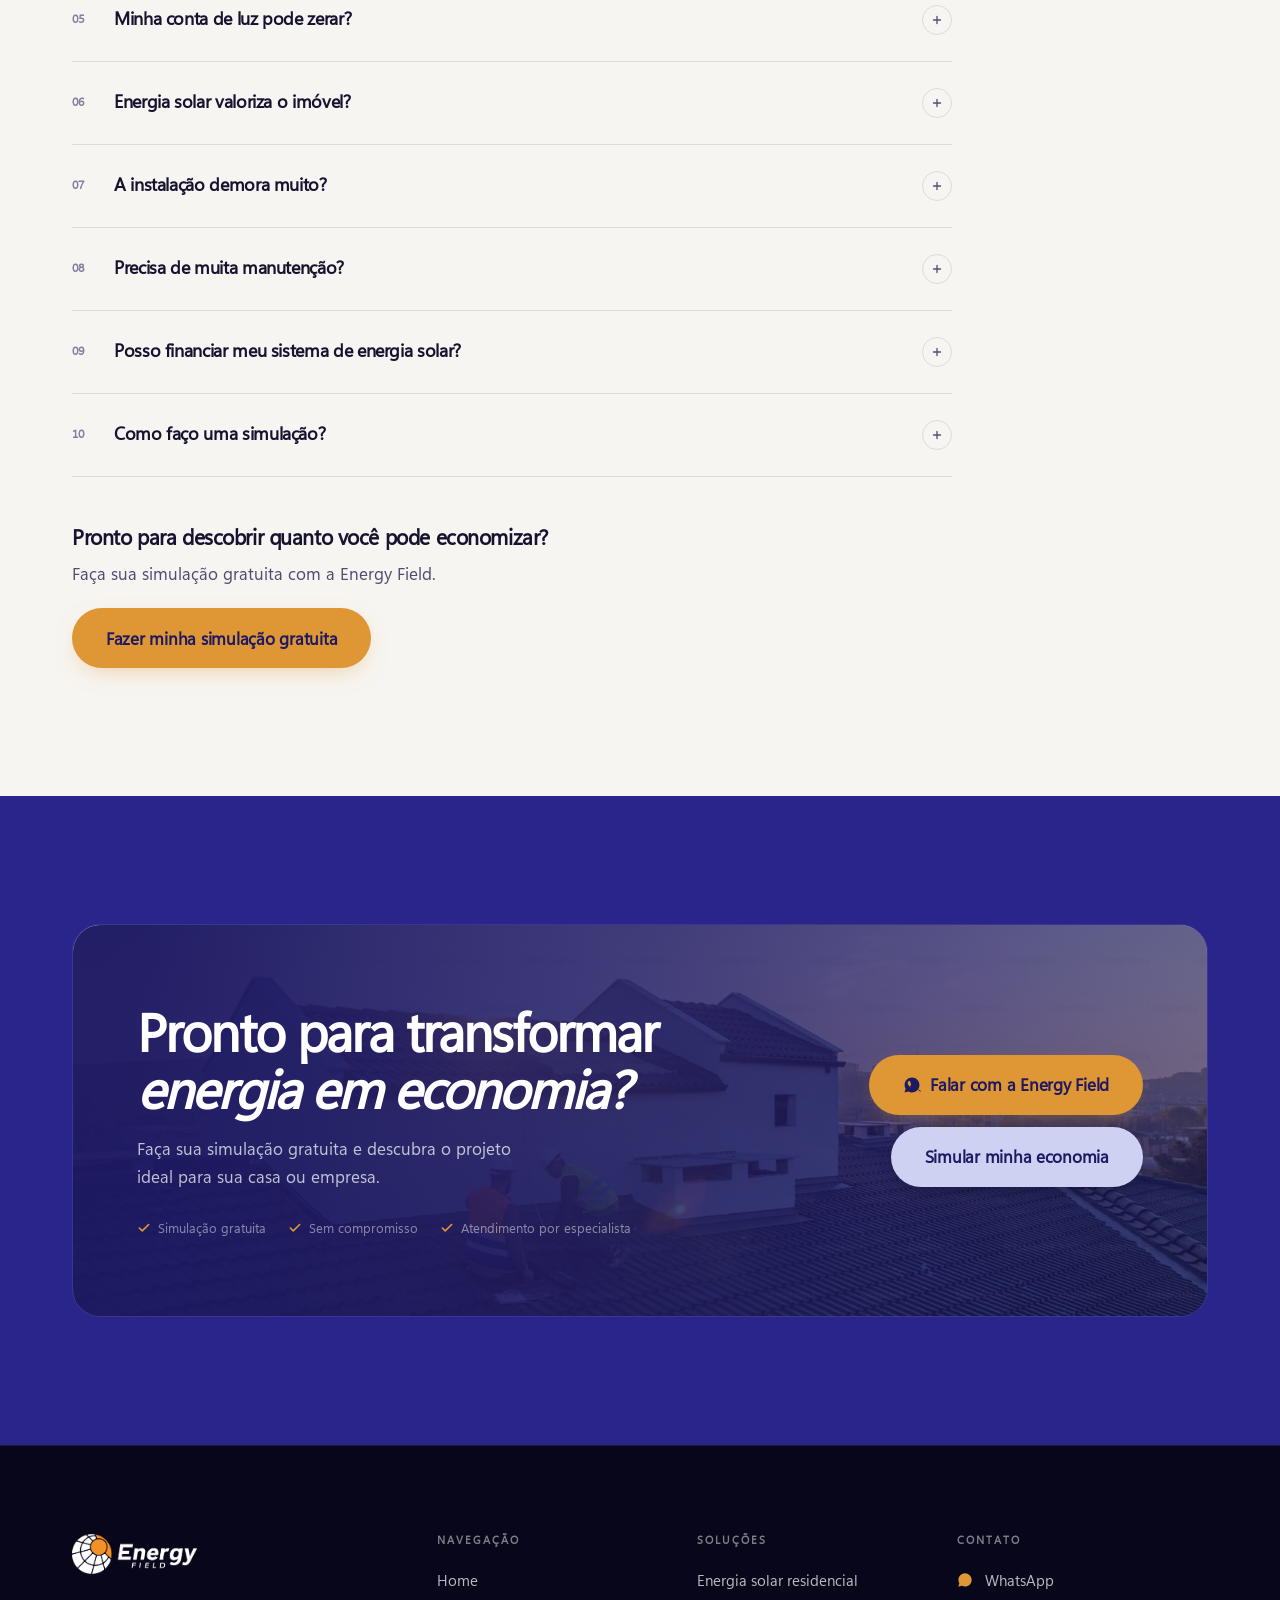
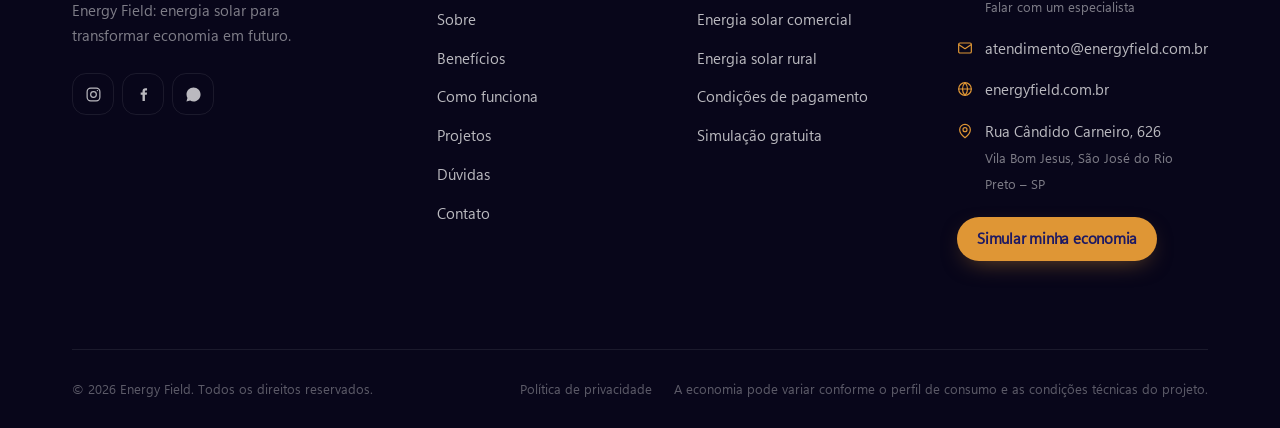
==== commit ff44e060: "Deixa o botão secundário do banner em azul claro O "Falar com um especialista" era translúcido e pra" ====
--- a/docs/index.html
+++ b/docs/index.html
@@ -135,7 +135,7 @@
 
         <div class="btn-row" data-anim data-delay=".15">
           <a class="btn btn--lg" href="#simulador">Simular minha economia</a>
-          <a class="btn btn--ghost btn--lg" data-wa href="#" target="_blank" rel="noopener">
+          <a class="btn btn--sky btn--lg" data-wa href="#" target="_blank" rel="noopener">
             <svg width="18" height="18" viewBox="0 0 24 24" fill="currentColor"><path d="M12.04 2C6.58 2 2.13 6.45 2.13 11.91c0 1.75.46 3.45 1.32 4.95L2 22l5.25-1.38a9.9 9.9 0 0 0 4.79 1.22h.01c5.46 0 9.91-4.45 9.91-9.91C21.96 6.45 17.5 2 12.04 2z"/></svg>
             Falar com um especialista
           </a>
@@ -1240,7 +1240,7 @@
           <svg width="18" height="18" viewBox="0 0 24 24" fill="currentColor"><path d="M12.04 2C6.58 2 2.13 6.45 2.13 11.91c0 1.75.46 3.45 1.32 4.95L2 22l5.25-1.38a9.9 9.9 0 0 0 4.79 1.22h.01c5.46 0 9.91-4.45 9.91-9.91C21.96 6.45 17.5 2 12.04 2zm5.8 14.09c-.24.68-1.42 1.31-1.95 1.36-.5.05-1.13.07-1.83-.11-.42-.11-.96-.29-1.66-.59-2.92-1.26-4.83-4.2-4.98-4.4-.14-.2-1.18-1.57-1.18-3s.75-2.13 1.02-2.42c.27-.29.58-.36.78-.36.19 0 .39 0 .56.01.18.01.42-.7.8.61.39.94 1.32 3.24 1.44 3.47.12.24.2.51.04.81-.16.31-.24.5-.47.77-.24.27-.5.6-.71.81-.24.24-.48.5-.21.97.27.47 1.2 1.98 2.58 3.21 1.77 1.58 3.27 2.07 3.74 2.3.47.24.74.2 1.01-.12.27-.31 1.16-1.35 1.47-1.82.31-.47.62-.39 1.04-.24.42.16 2.68 1.27 3.14 1.5.47.24.78.35.89.55.12.19.12 1.11-.12 1.79z"/></svg>
           Falar com a Energy Field
         </a>
-        <a class="btn btn--ghost btn--lg" href="#simulador">Simular minha economia</a>
+        <a class="btn btn--sky btn--lg" href="#simulador">Simular minha economia</a>
       </div>
     </div>
   </div>
--- a/docs/assets/css/style.css
+++ b/docs/assets/css/style.css
@@ -248,6 +248,14 @@
 
 .btn--white { background: #fff; color: var(--on-light); box-shadow: 0 8px 24px -12px rgba(0,0,0,.5); }
 .btn--white:hover { background: var(--paper); }
+
+/* Secundário sobre fotografia: azul claro sólido, para não sumir na imagem */
+.btn--sky {
+  background: #cfd1f2; color: var(--bg-3);
+  border: 0; box-shadow: 0 8px 24px -12px rgba(0,0,0,.45);
+}
+.btn--sky:hover { background: #e0e1f8; color: var(--bg-3); }
+.btn--sky:active { background: #bcbeea; }
 
 .btn--lg { min-height: 60px; padding: 18px 34px; font-size: 1.05rem; }
 .btn--sm { min-height: 44px; padding: 11px 20px; font-size: .93rem; }
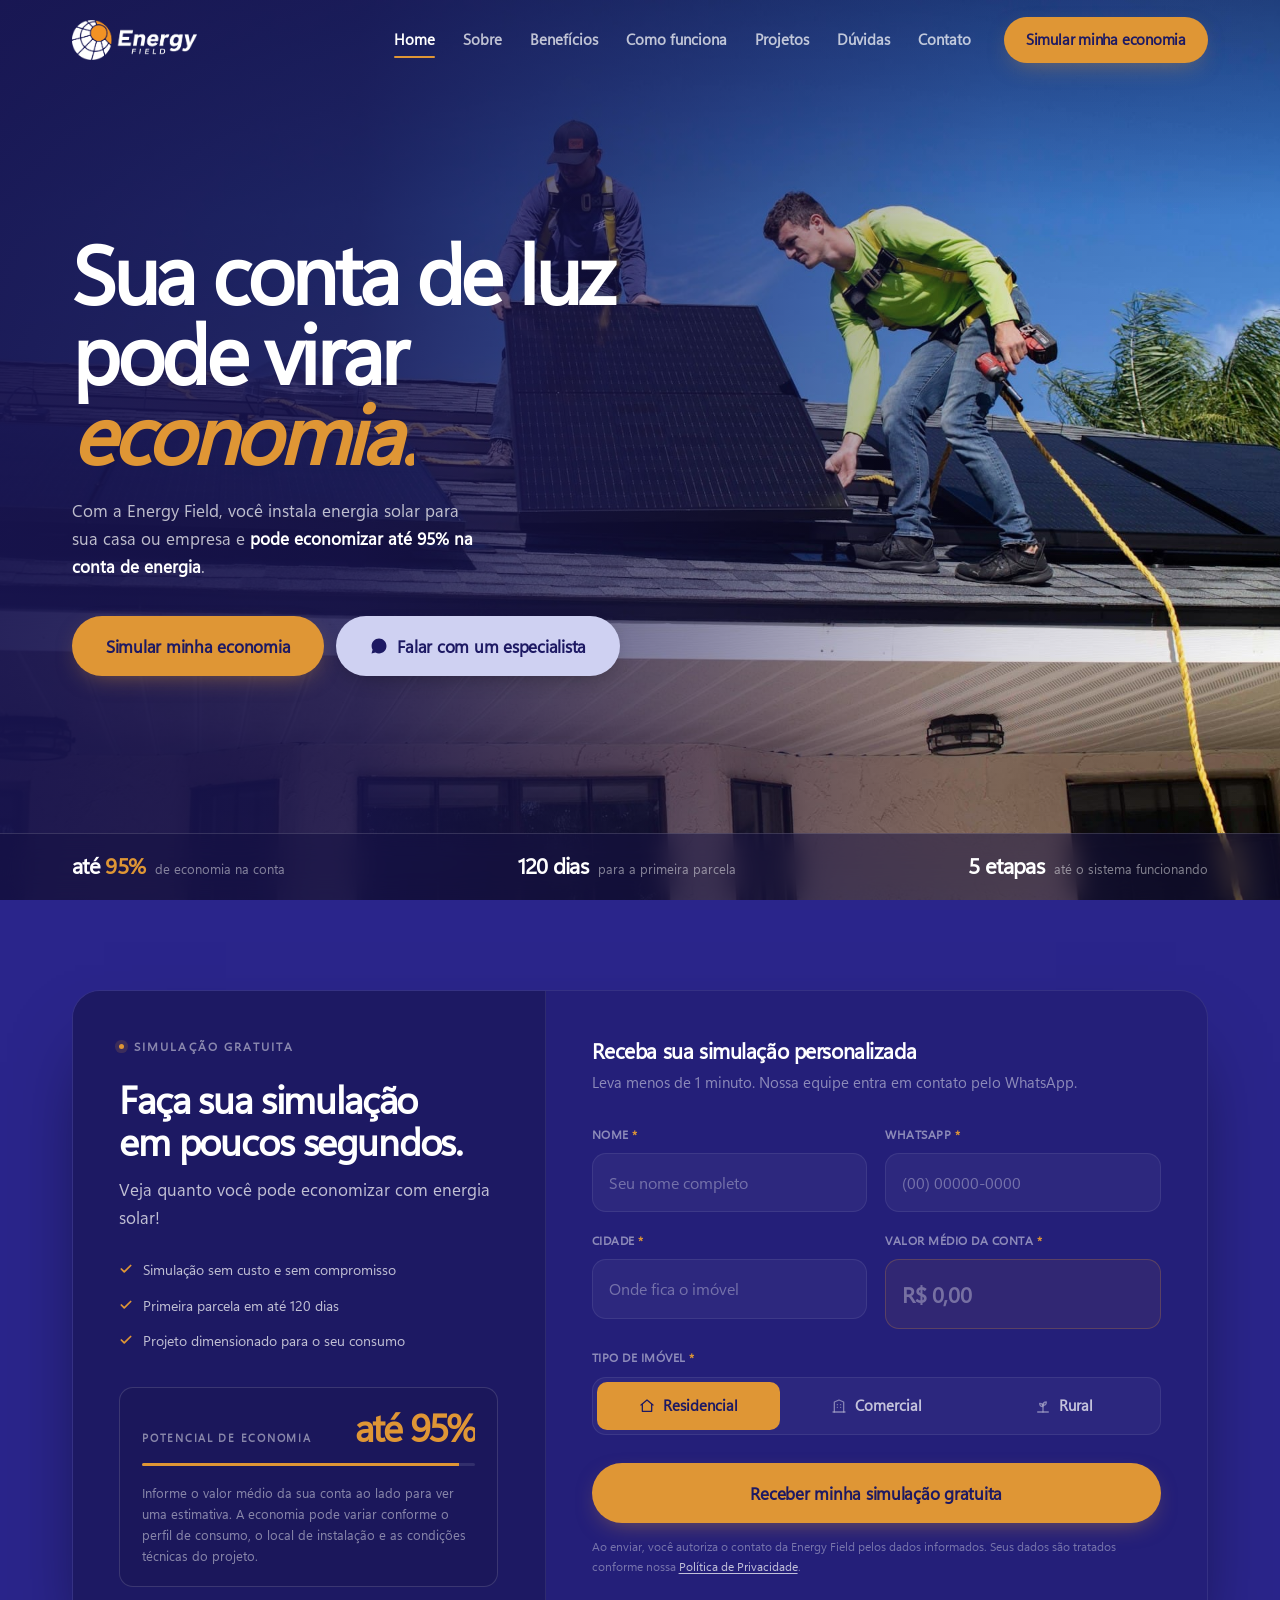
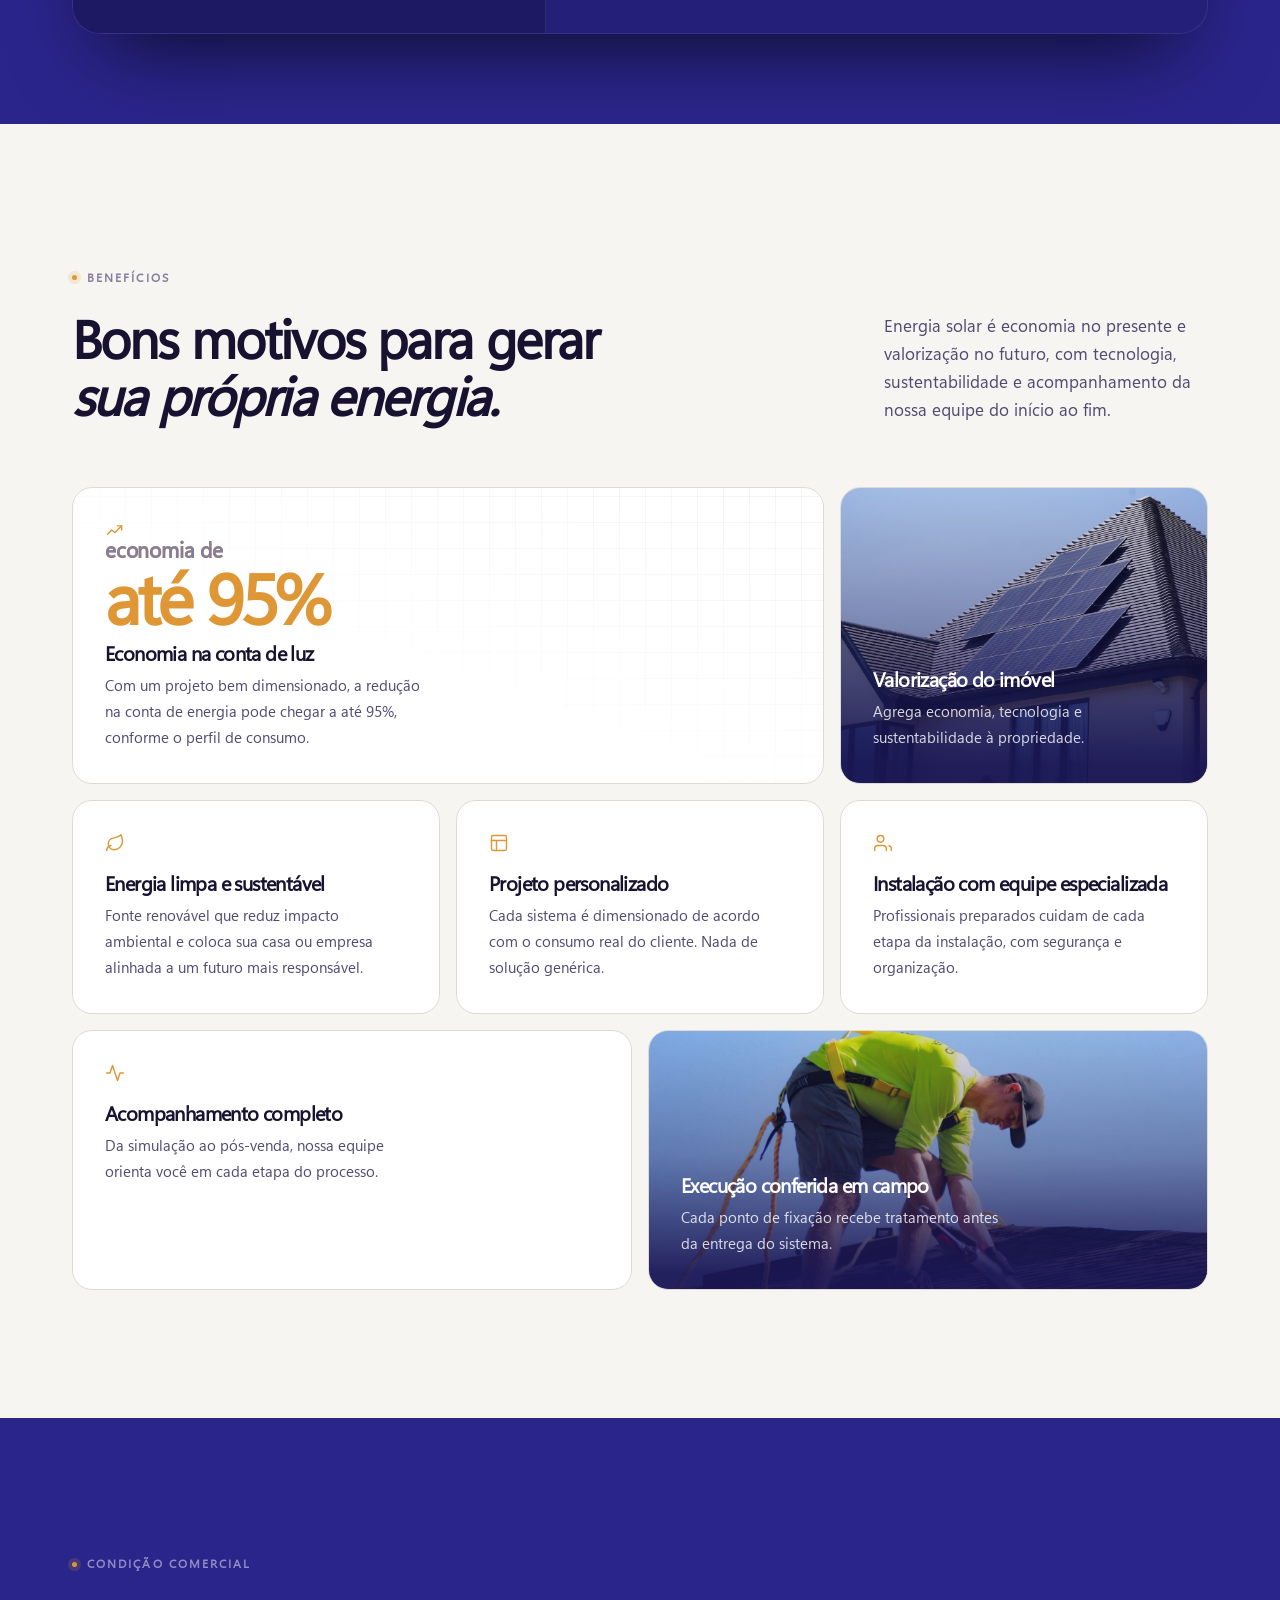
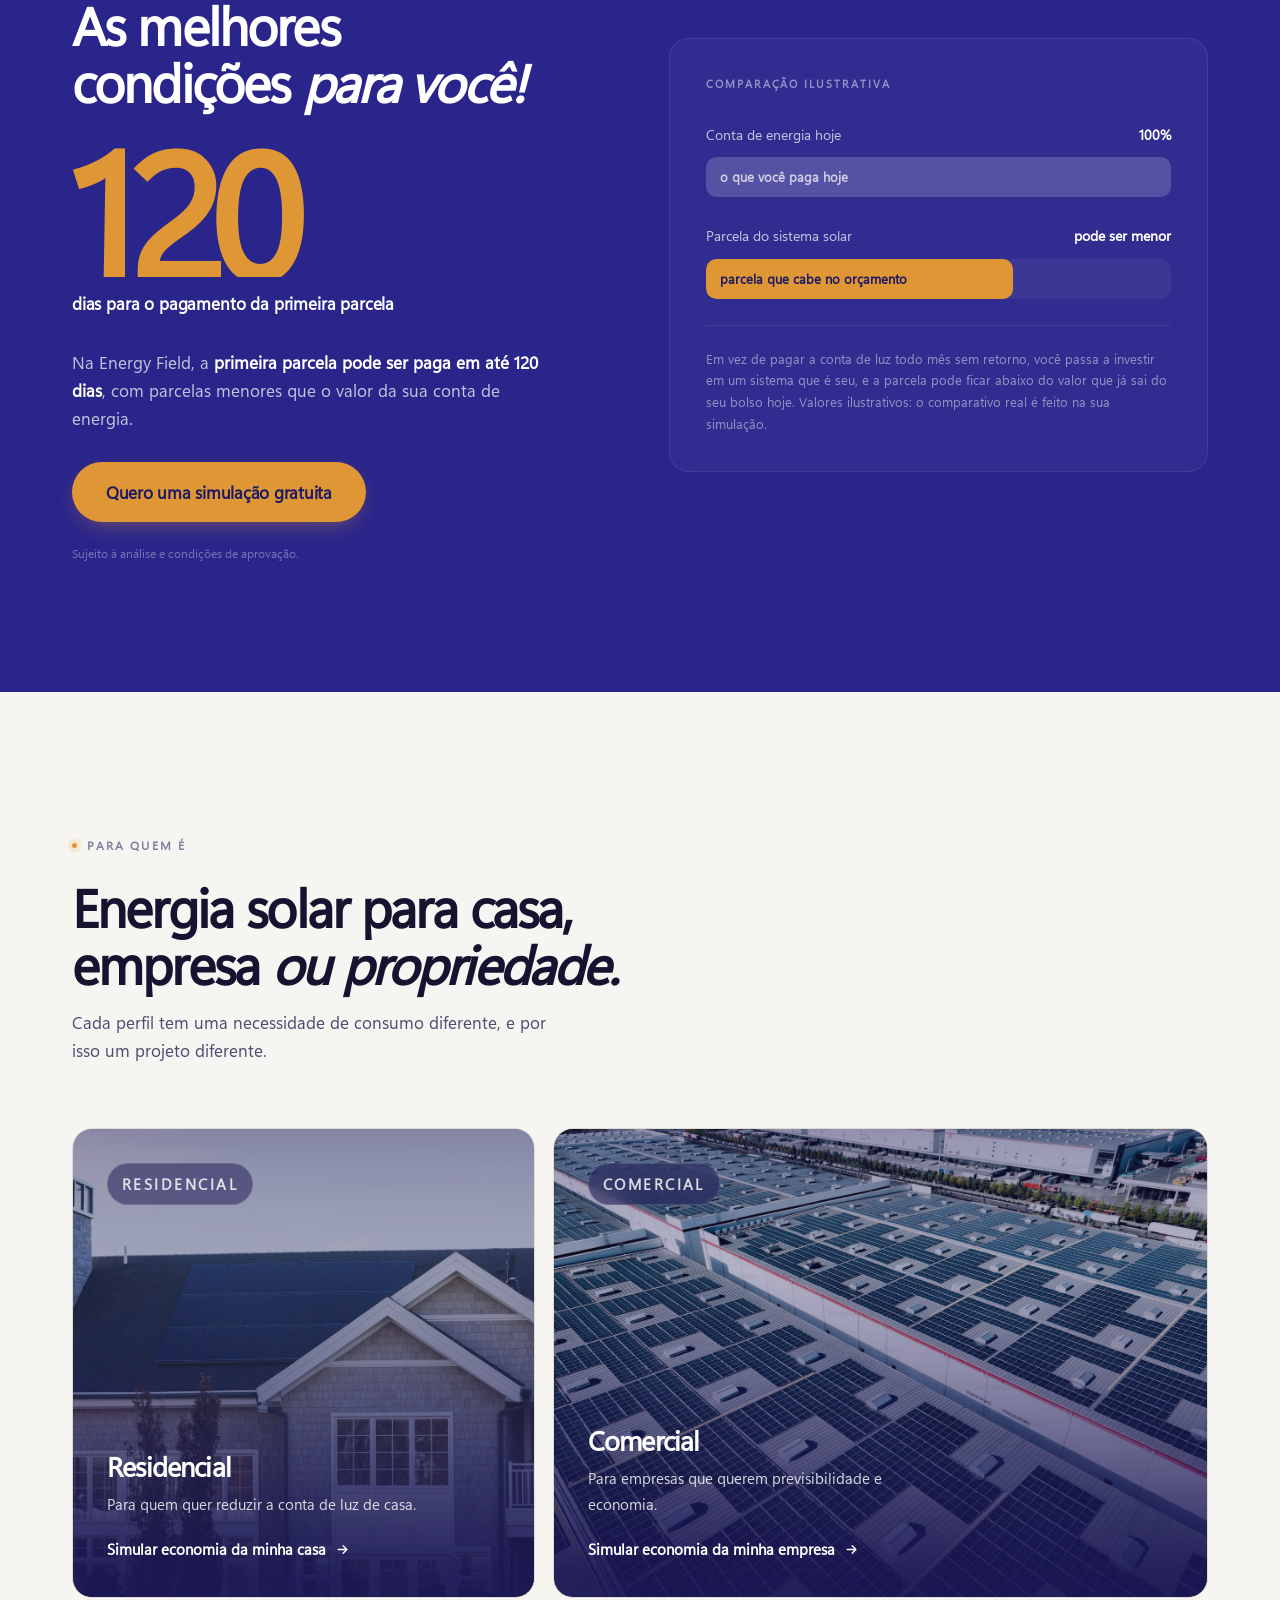
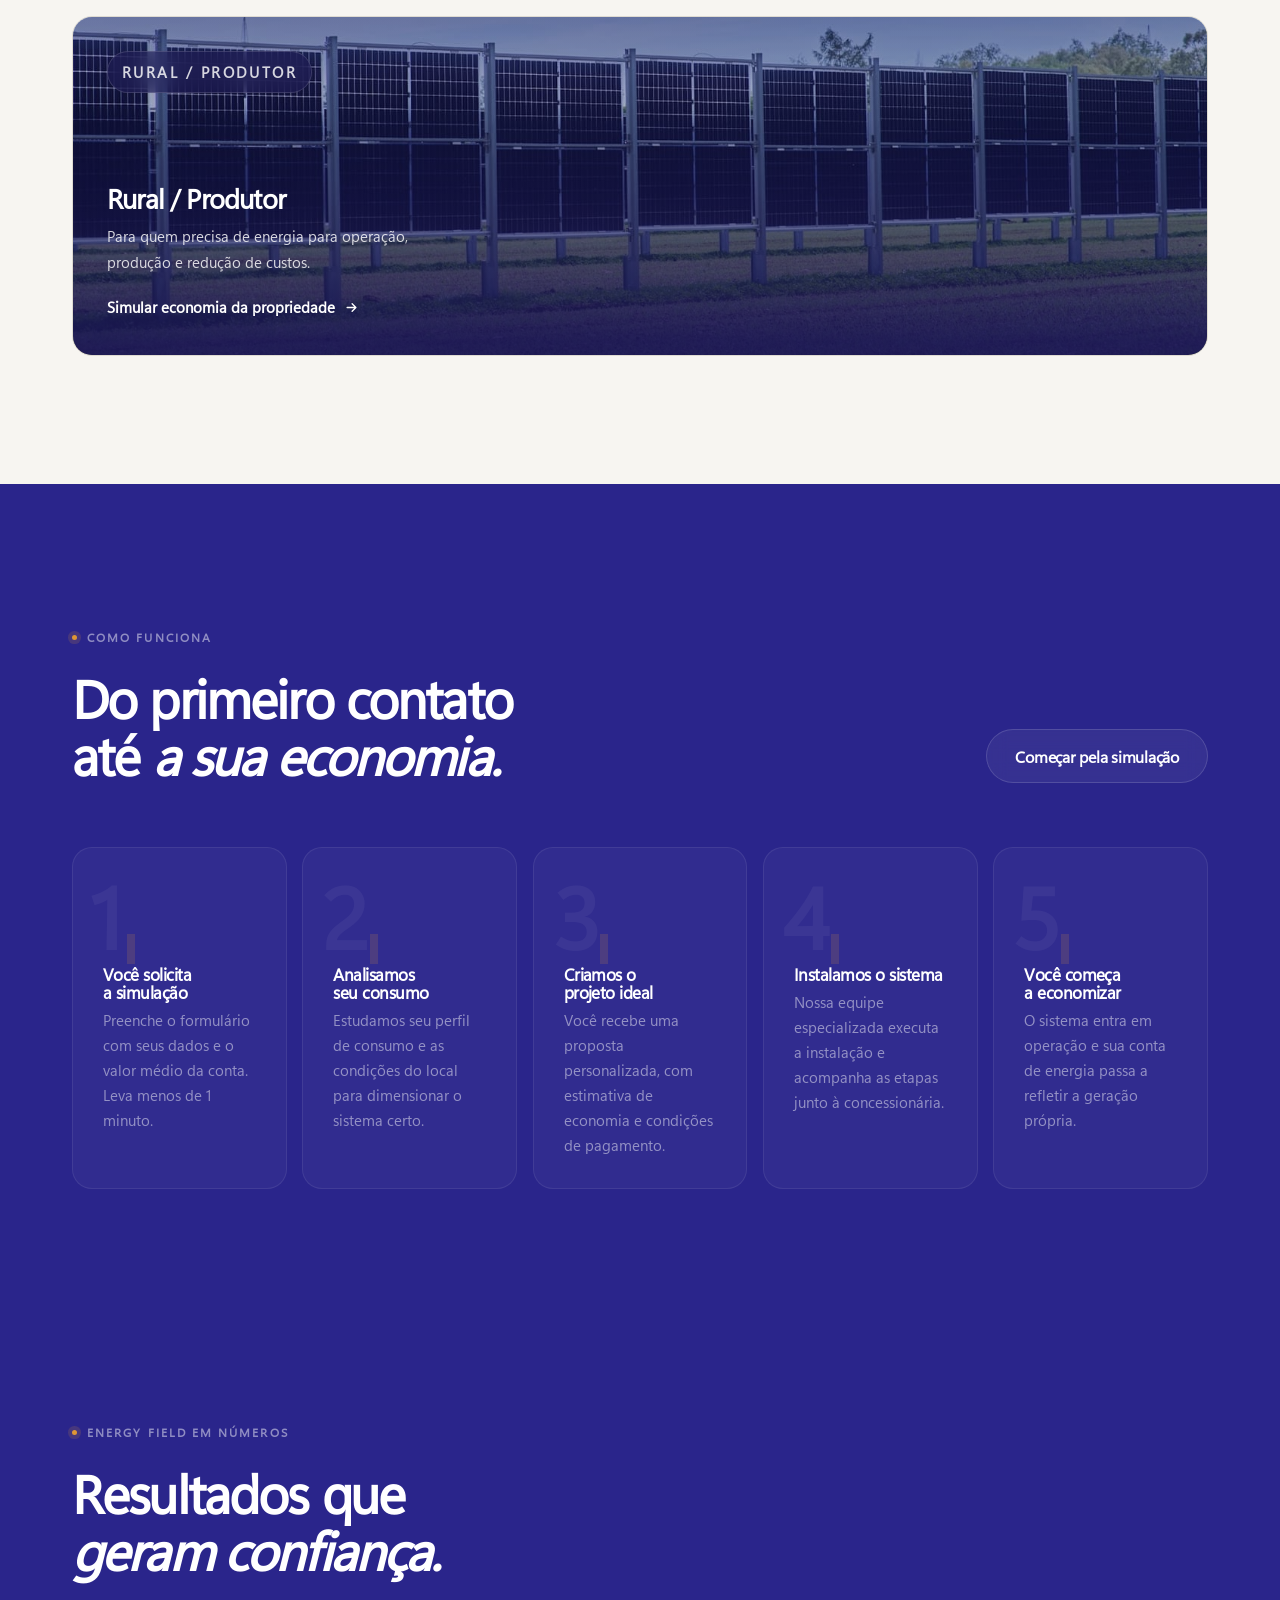
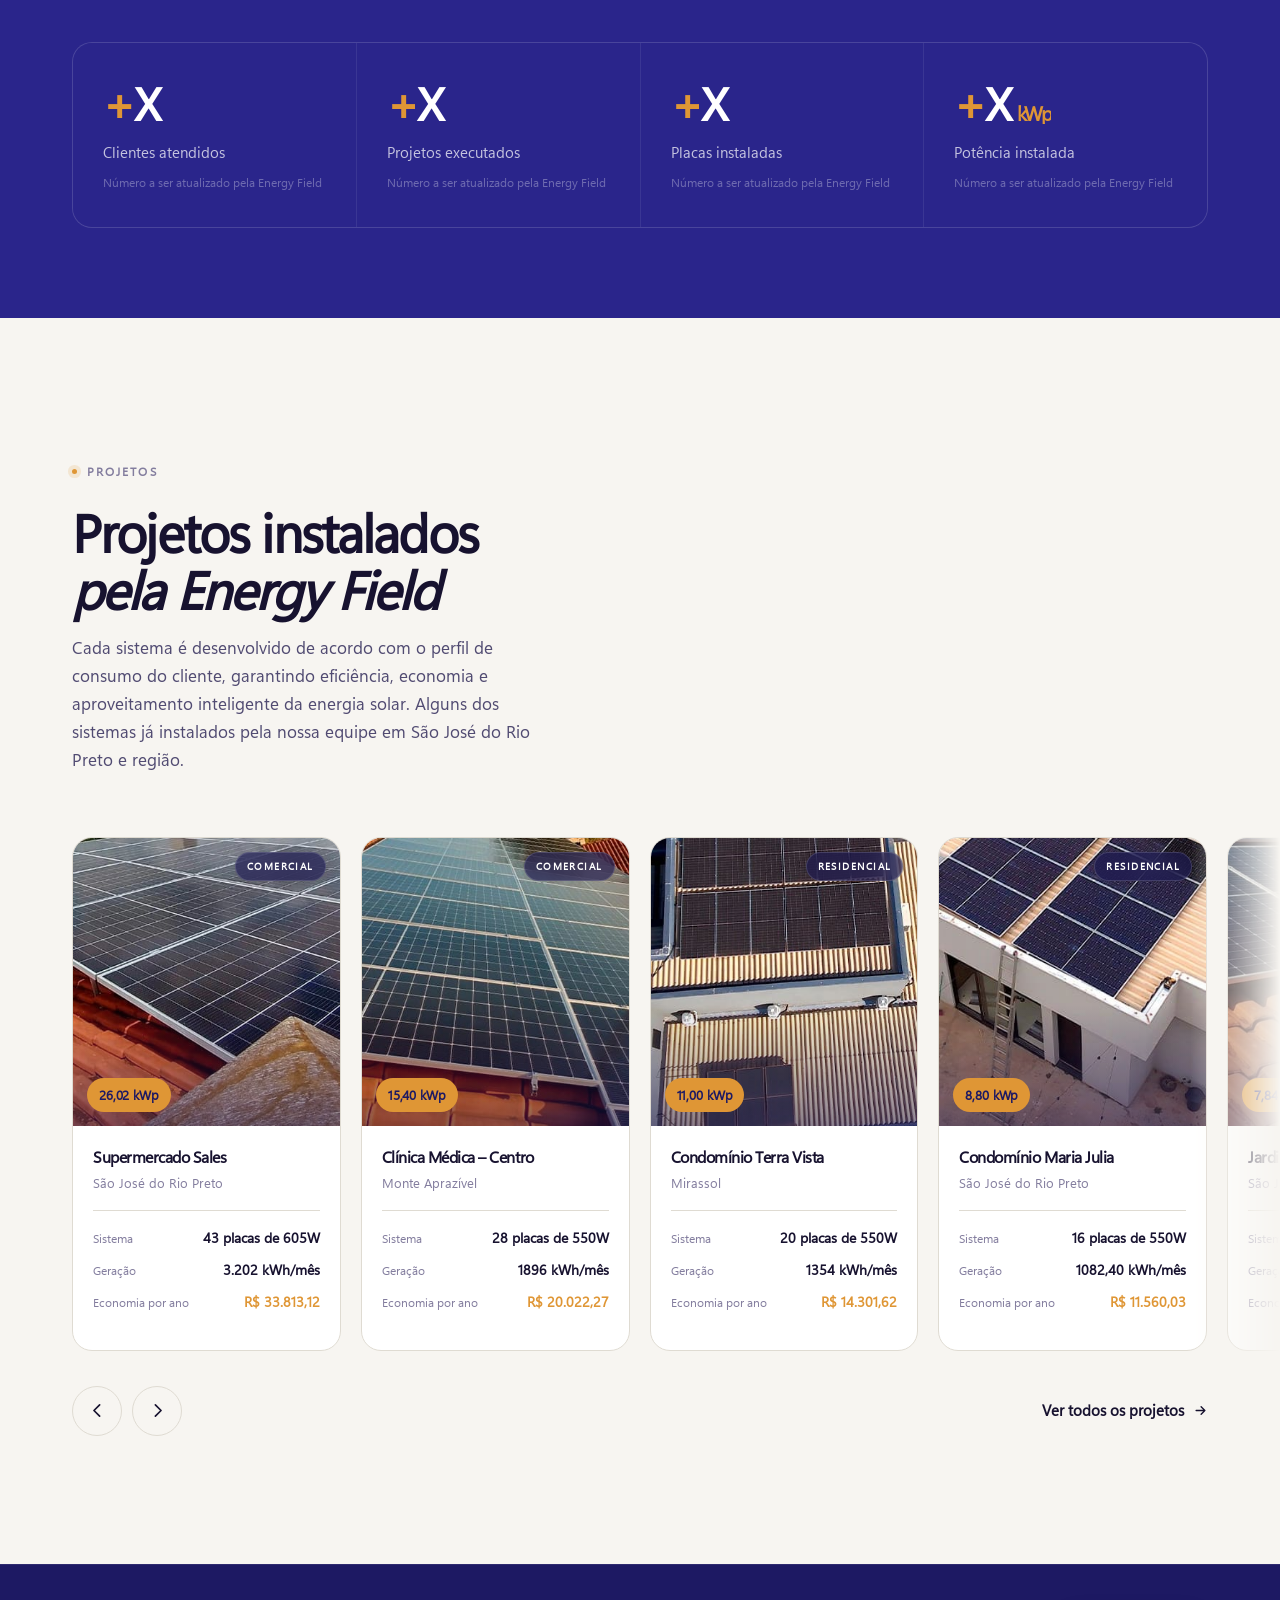
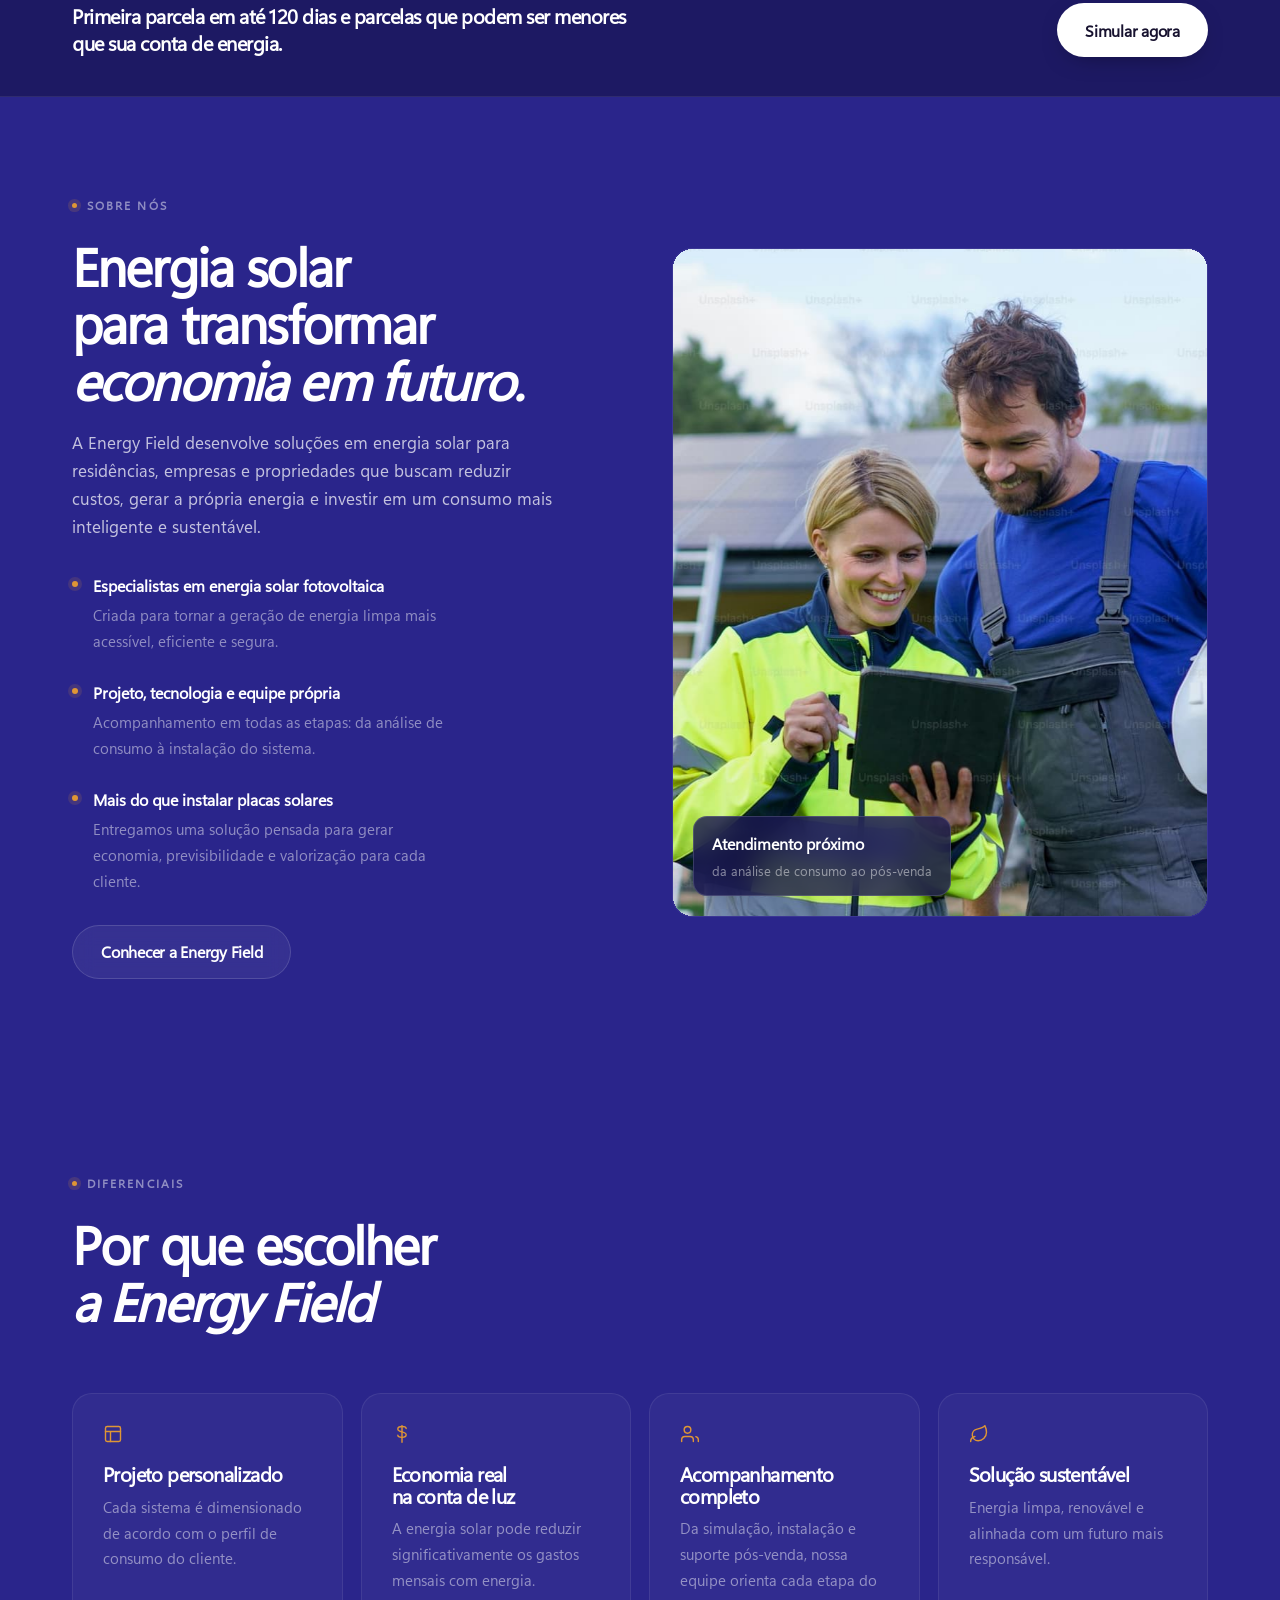
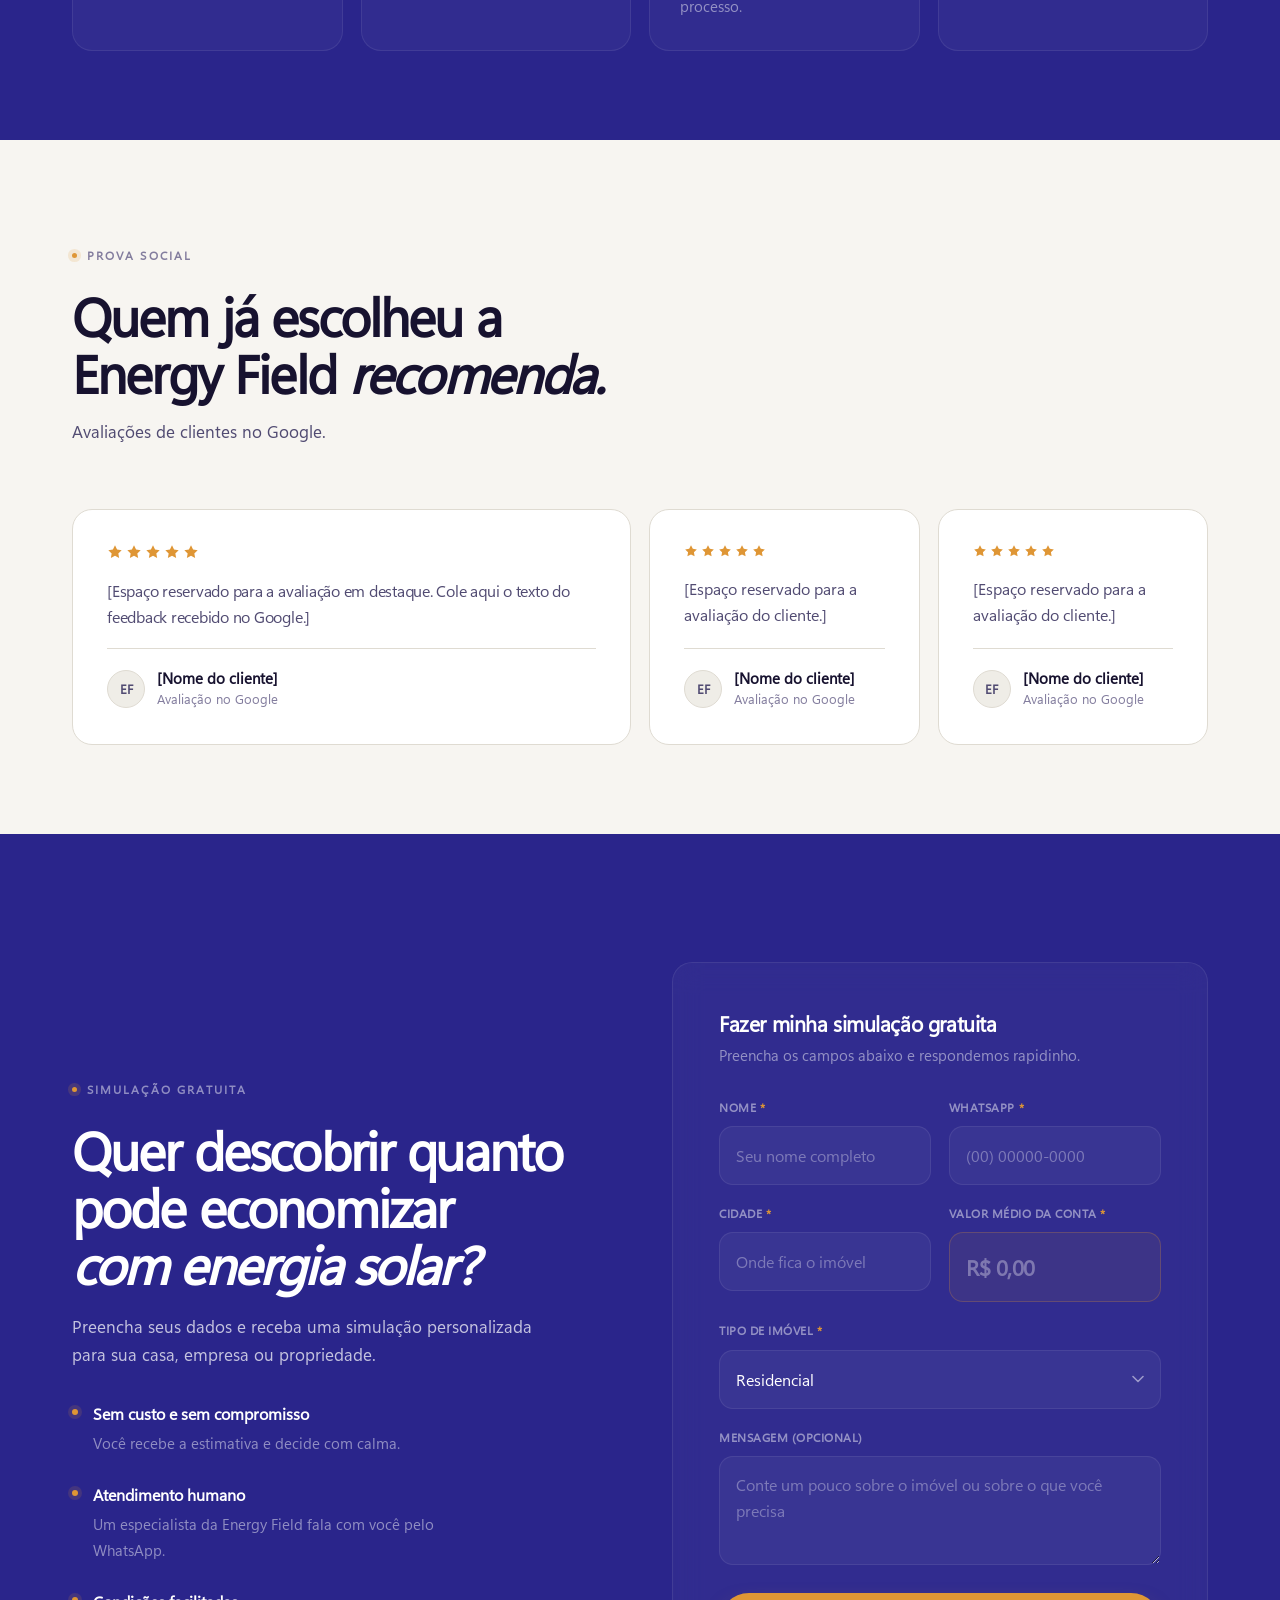
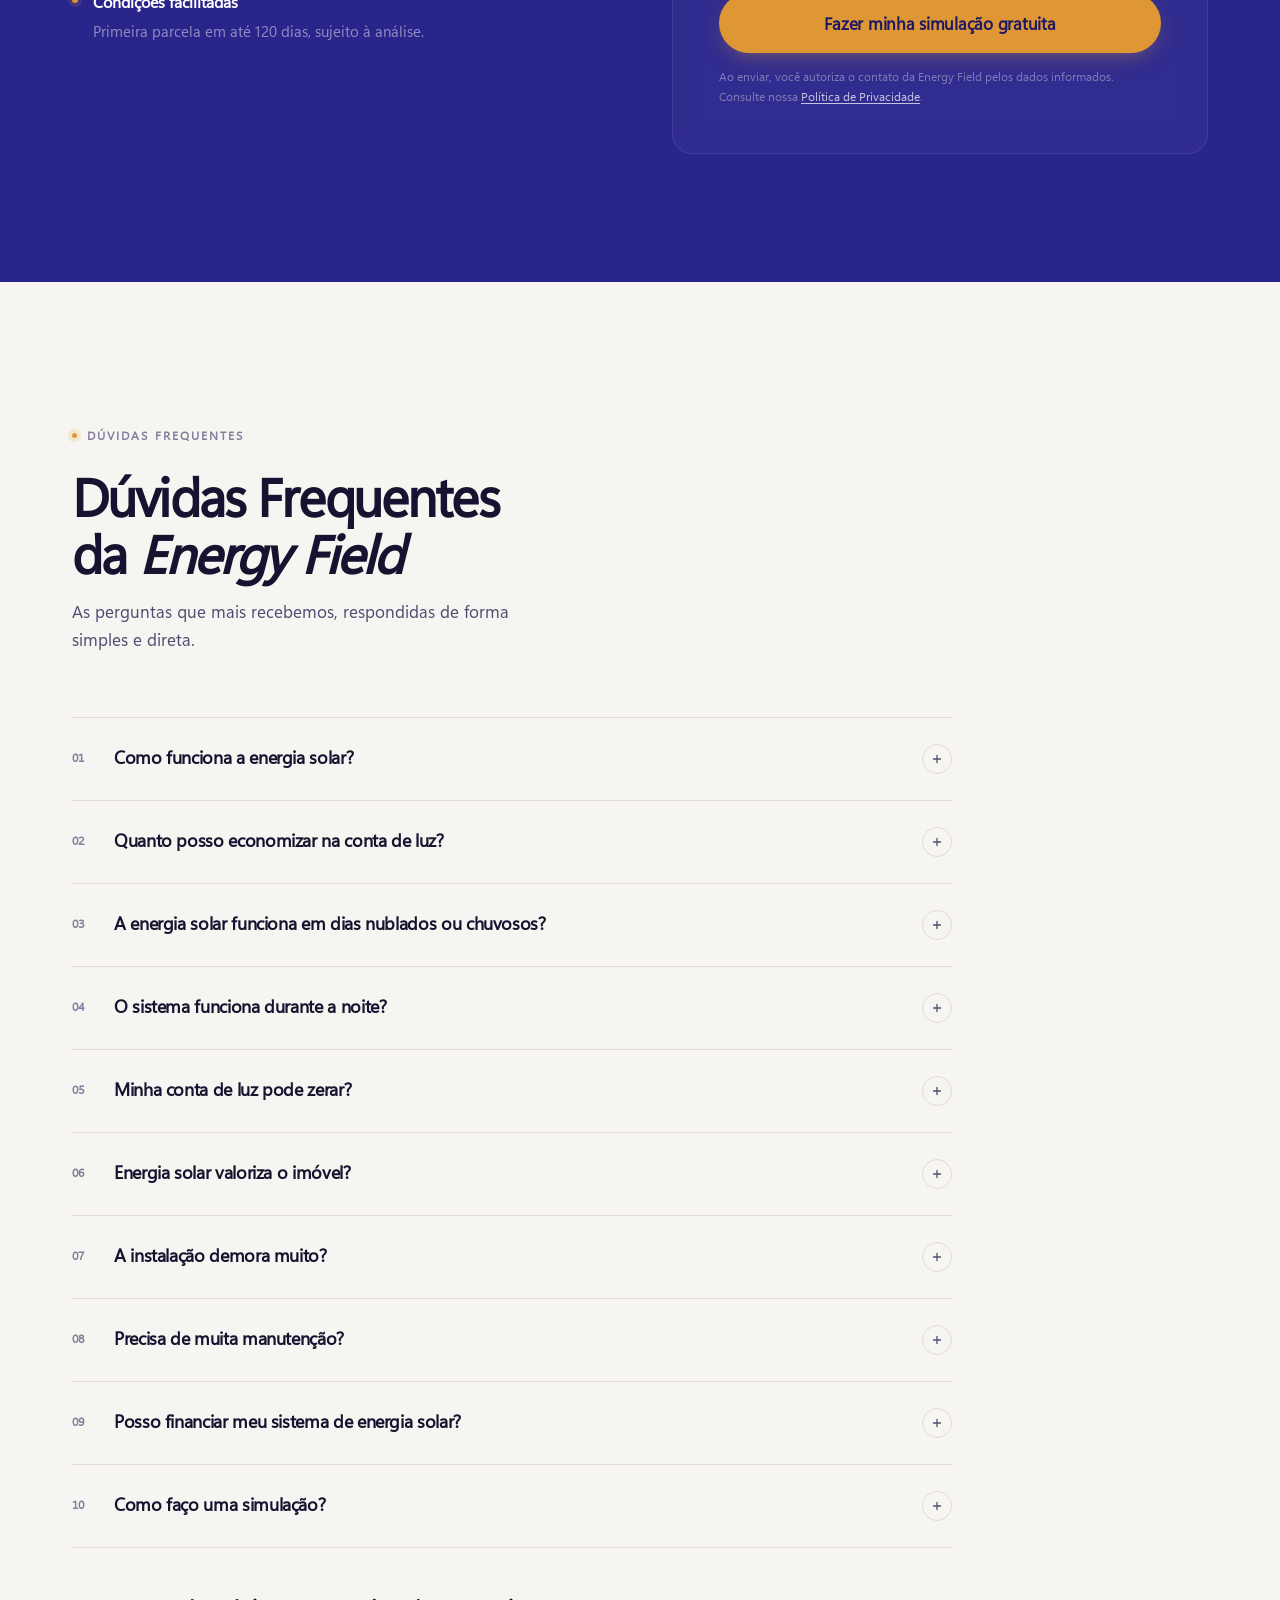
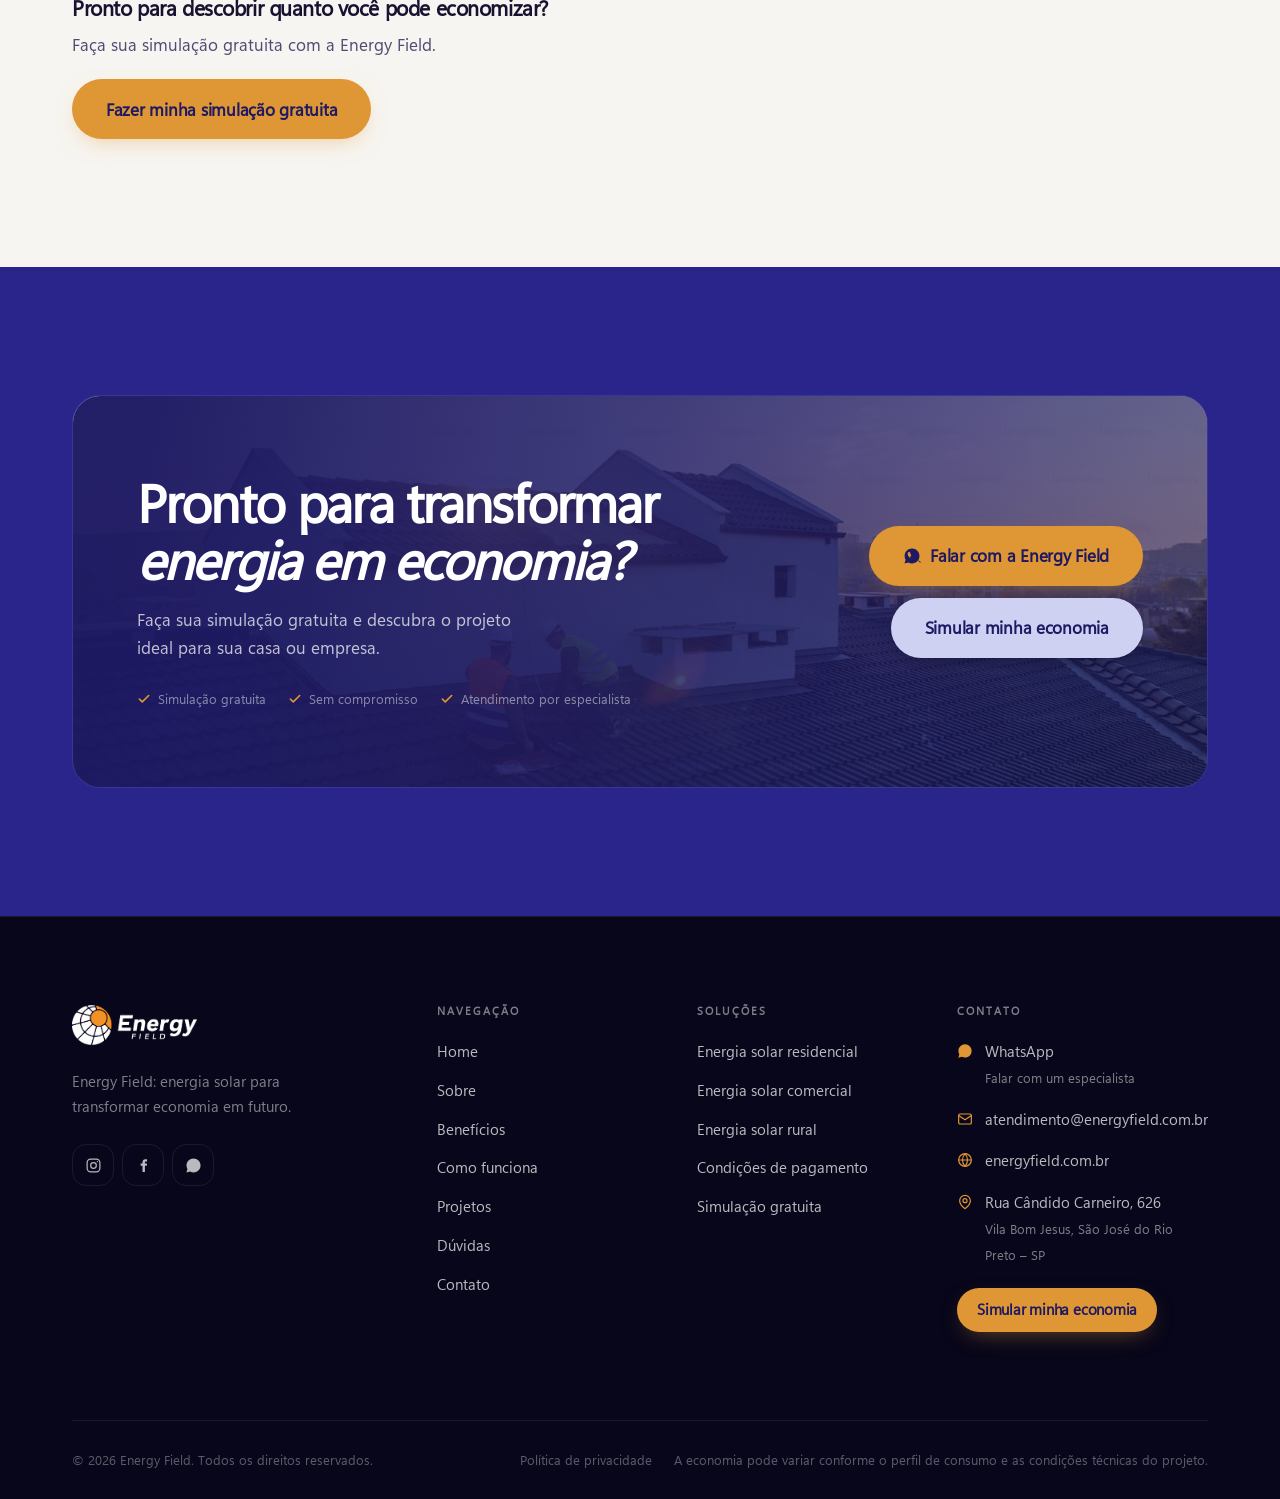
==== commit 47309f63: "Transforma os projetos da home em carrossel Aplica o mesmo padrão de fita usado na seção de equipe d" ====
--- a/docs/index.html
+++ b/docs/index.html
@@ -602,7 +602,7 @@
      ===================================================================== -->
 <section class="section section--light" id="projetos">
   <div class="wrap">
-    <div class="sec-head sec-head--row" data-anim>
+    <div class="sec-head" data-anim>
       <div>
         <p class="eyebrow">Projetos</p>
         <h2 class="h1">Projetos instalados <span class="accent-i">pela Energy Field</span></h2>
@@ -612,20 +612,13 @@
           nossa equipe em São José do Rio Preto e região.
         </p>
       </div>
-      <a class="link-arrow" href="projetos.html">
-        Ver todos os projetos
-        <svg width="15" height="15" viewBox="0 0 24 24" fill="none" stroke="currentColor" stroke-width="2.2" stroke-linecap="round" stroke-linejoin="round"><path d="M5 12h14M13 6l6 6-6 6"/></svg>
-      </a>
-    </div>
-
-    <div class="filters" data-anim>
-      <button class="filter is-active" type="button" data-filter="todos">Todos</button>
-      <button class="filter" type="button" data-filter="ate5">Até 5 kWp</button>
-      <button class="filter" type="button" data-filter="ate10">5 a 10 kWp</button>
-      <button class="filter" type="button" data-filter="acima10">Acima de 10 kWp</button>
-    </div>
-
-    <div class="projs">
+    </div>
+
+
+  </div>
+
+  <div class="fita" id="fita-projetos" data-fita="manual" data-anim>
+    <div class="fita__pista">
 
       <article class="proj" data-cat="acima10" data-anim data-delay=".00">
         <div class="proj__media">
@@ -770,7 +763,31 @@
           </dl>
         </div>
       </article>
-
+    </div>
+  </div>
+
+  <div class="wrap">
+    <div class="fita-controle" data-anim>
+      <div class="fita-setas">
+        <button class="fita-seta" type="button" data-fita-nav="prev" data-alvo="fita-projetos"
+                aria-controls="fita-projetos" aria-label="Ver projeto anterior">
+          <svg viewBox="0 0 24 24" aria-hidden="true" focusable="false">
+            <path d="M15 4l-8 8 8 8" fill="none" stroke="currentColor" stroke-width="2.4"
+                  stroke-linecap="round" stroke-linejoin="round"/>
+          </svg>
+        </button>
+        <button class="fita-seta" type="button" data-fita-nav="next" data-alvo="fita-projetos"
+                aria-controls="fita-projetos" aria-label="Ver próximo projeto">
+          <svg viewBox="0 0 24 24" aria-hidden="true" focusable="false">
+            <path d="M9 4l8 8-8 8" fill="none" stroke="currentColor" stroke-width="2.4"
+                  stroke-linecap="round" stroke-linejoin="round"/>
+          </svg>
+        </button>
+      </div>
+      <a class="link-arrow" href="projetos.html">
+        Ver todos os projetos
+        <svg width="15" height="15" viewBox="0 0 24 24" fill="none" stroke="currentColor" stroke-width="2.2" stroke-linecap="round" stroke-linejoin="round"><path d="M5 12h14M13 6l6 6-6 6"/></svg>
+      </a>
     </div>
   </div>
 </section>
--- a/docs/assets/css/style.css
+++ b/docs/assets/css/style.css
@@ -401,10 +401,12 @@
   background: rgba(20,17,66,.5);
   -webkit-backdrop-filter: blur(14px); backdrop-filter: blur(14px);
 }
+/* Mesma largura e mesmas bordas do card do simulador, logo abaixo */
 .hero__strip ul {
   width: 100%; max-width: var(--wrap); margin-inline: auto;
   padding: 20px var(--gutter);
-  display: flex; flex-wrap: wrap; gap: 18px clamp(28px, 5vw, 64px);
+  display: flex; flex-wrap: wrap; justify-content: space-between;
+  gap: 18px clamp(24px, 4vw, 48px);
 }
 .hero__stat { display: flex; align-items: baseline; gap: 10px; }
 .hero__stat b {
@@ -418,7 +420,8 @@
   .hero { flex-direction: column; justify-content: center; padding-bottom: 0; }
   .hero > .wrap { width: 100%; margin-block: auto; padding-block: clamp(28px, 6vw, 44px); }
   .hero__strip { position: static; width: 100%; background: var(--bg-3); }
-  .hero__strip ul { gap: 14px 26px; padding-block: 18px; }
+  /* Com poucos itens por linha, centralizar deixaria a última solta: alinha à esquerda */
+  .hero__strip ul { justify-content: flex-start; gap: 14px 26px; padding-block: 18px; }
   .hero__stat { flex-direction: column; gap: 3px; }
 }
 
@@ -908,6 +911,69 @@
   background: var(--grad-sun); -webkit-background-clip: text; background-clip: text; color: transparent;
 }
 .proj.is-hidden { display: none; }
+
+/* --------------------------------------------------------------------------
+   17c. FITA — carrossel horizontal com laço infinito
+   A posição da pista vem do JS (transform), não de @keyframes: as setas e o
+   arrasto precisam dividir o mesmo valor, senão disputariam a posição.
+   -------------------------------------------------------------------------- */
+/* --inicio é a calha do .wrap: faz o primeiro cartão nascer alinhado com o
+   texto da página, mesmo a fita correndo de ponta a ponta da tela. */
+.fita {
+  position: relative;
+  --inicio: max(var(--gutter), calc((100% - var(--wrap)) / 2 + var(--gutter)));
+  padding-left: var(--inicio);
+}
+.fita__pista { display: flex; align-items: stretch; width: max-content; }
+
+.fita.is-loop {
+  overflow: hidden;
+  /* As pontas esmaecem em px, não em %, para a rampa ter o mesmo tamanho em
+     qualquer largura de tela. A rampa da esquerda termina na linha de início:
+     o primeiro cartão nasce nítido e quem sai de cena é que se dissolve. */
+  --fade: clamp(40px, 7vw, 120px);
+  -webkit-mask-image: linear-gradient(90deg,
+    transparent calc(var(--inicio) - var(--fade)), #000 var(--inicio),
+    #000 calc(100% - var(--fade)), transparent);
+  mask-image: linear-gradient(90deg,
+    transparent calc(var(--inicio) - var(--fade)), #000 var(--inicio),
+    #000 calc(100% - var(--fade)), transparent);
+  cursor: grab;
+  touch-action: pan-y;              /* a rolagem vertical da página continua passando */
+  user-select: none; -webkit-user-select: none;
+}
+.fita.is-loop.is-arrastando { cursor: grabbing; }
+.fita.is-loop .fita__pista { will-change: transform; }
+.fita.is-loop img { -webkit-user-drag: none; user-drag: none; pointer-events: none; }
+
+/* Cada projeto na fita tem largura fixa: é ela que define o passo das setas */
+.fita .proj { flex: 0 0 clamp(232px, 21vw, 286px); margin-right: clamp(14px, 1.6vw, 20px); }
+
+/* Linha de controle: começa alinhada com o texto da página, mesmo a fita
+   correndo de ponta a ponta da tela */
+.fita-controle {
+  display: flex; flex-wrap: wrap; align-items: center; justify-content: space-between;
+  gap: 18px; margin-top: clamp(24px, 3vw, 34px);
+}
+.fita-setas { display: flex; gap: 10px; }
+.fita-seta {
+  width: 50px; height: 50px; flex: none;
+  display: grid; place-items: center;
+  border-radius: 50%;
+  color: var(--on-dark);
+  background: var(--surf-2);
+  border: 1px solid var(--edge-2);
+  transition: color .2s ease, background-color .2s ease, border-color .2s ease, transform .2s ease;
+}
+.fita-seta svg { width: 17px; height: 17px; display: block; }
+.fita-seta:hover { color: var(--sun-500); border-color: var(--sun-500); background: rgba(223,150,53,.12); }
+.fita-seta:active { transform: scale(.94); }
+.section--light .fita-seta, .section--soft .fita-seta {
+  color: var(--on-light); background: transparent; border-color: var(--paper-line);
+}
+.section--light .fita-seta:hover, .section--soft .fita-seta:hover {
+  color: var(--sun-600); border-color: var(--sun-600); background: rgba(223,150,53,.1);
+}
 
 /* --------------------------------------------------------------------------
    18. SPLIT / SOBRE
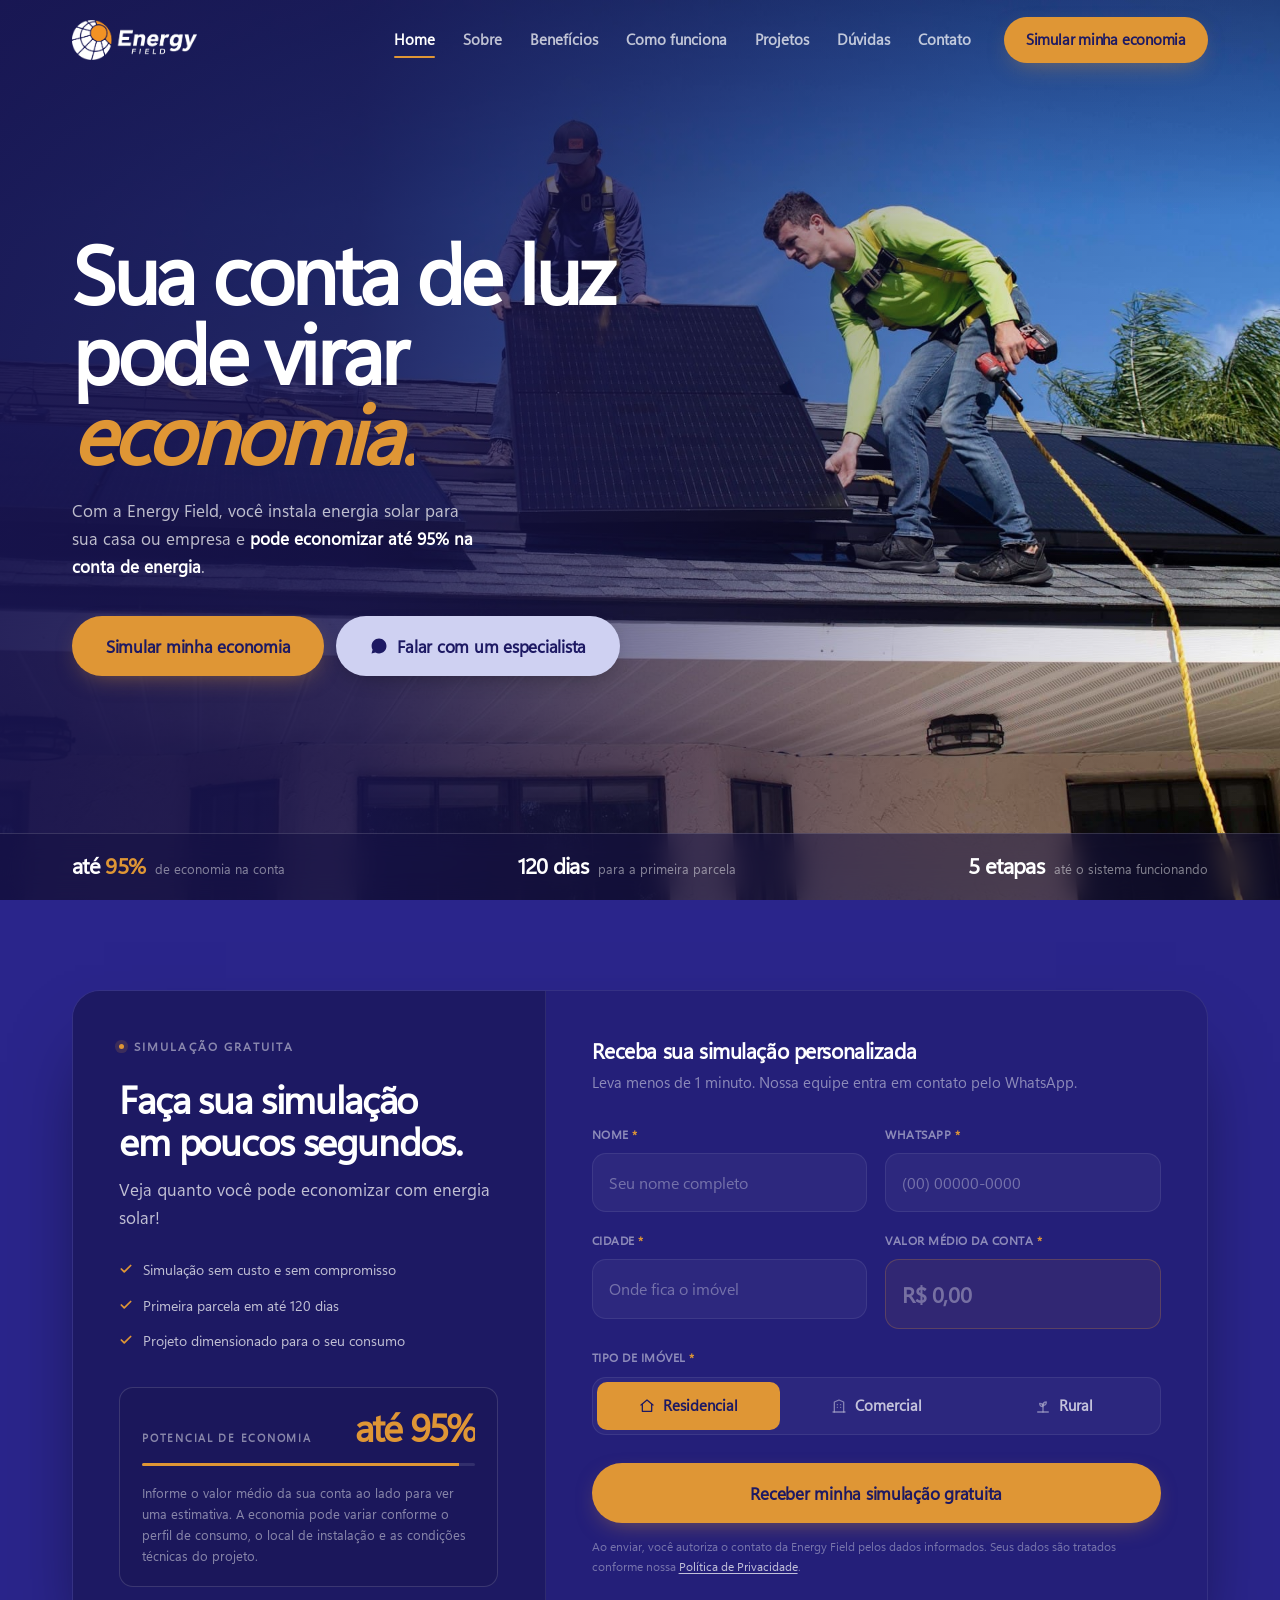
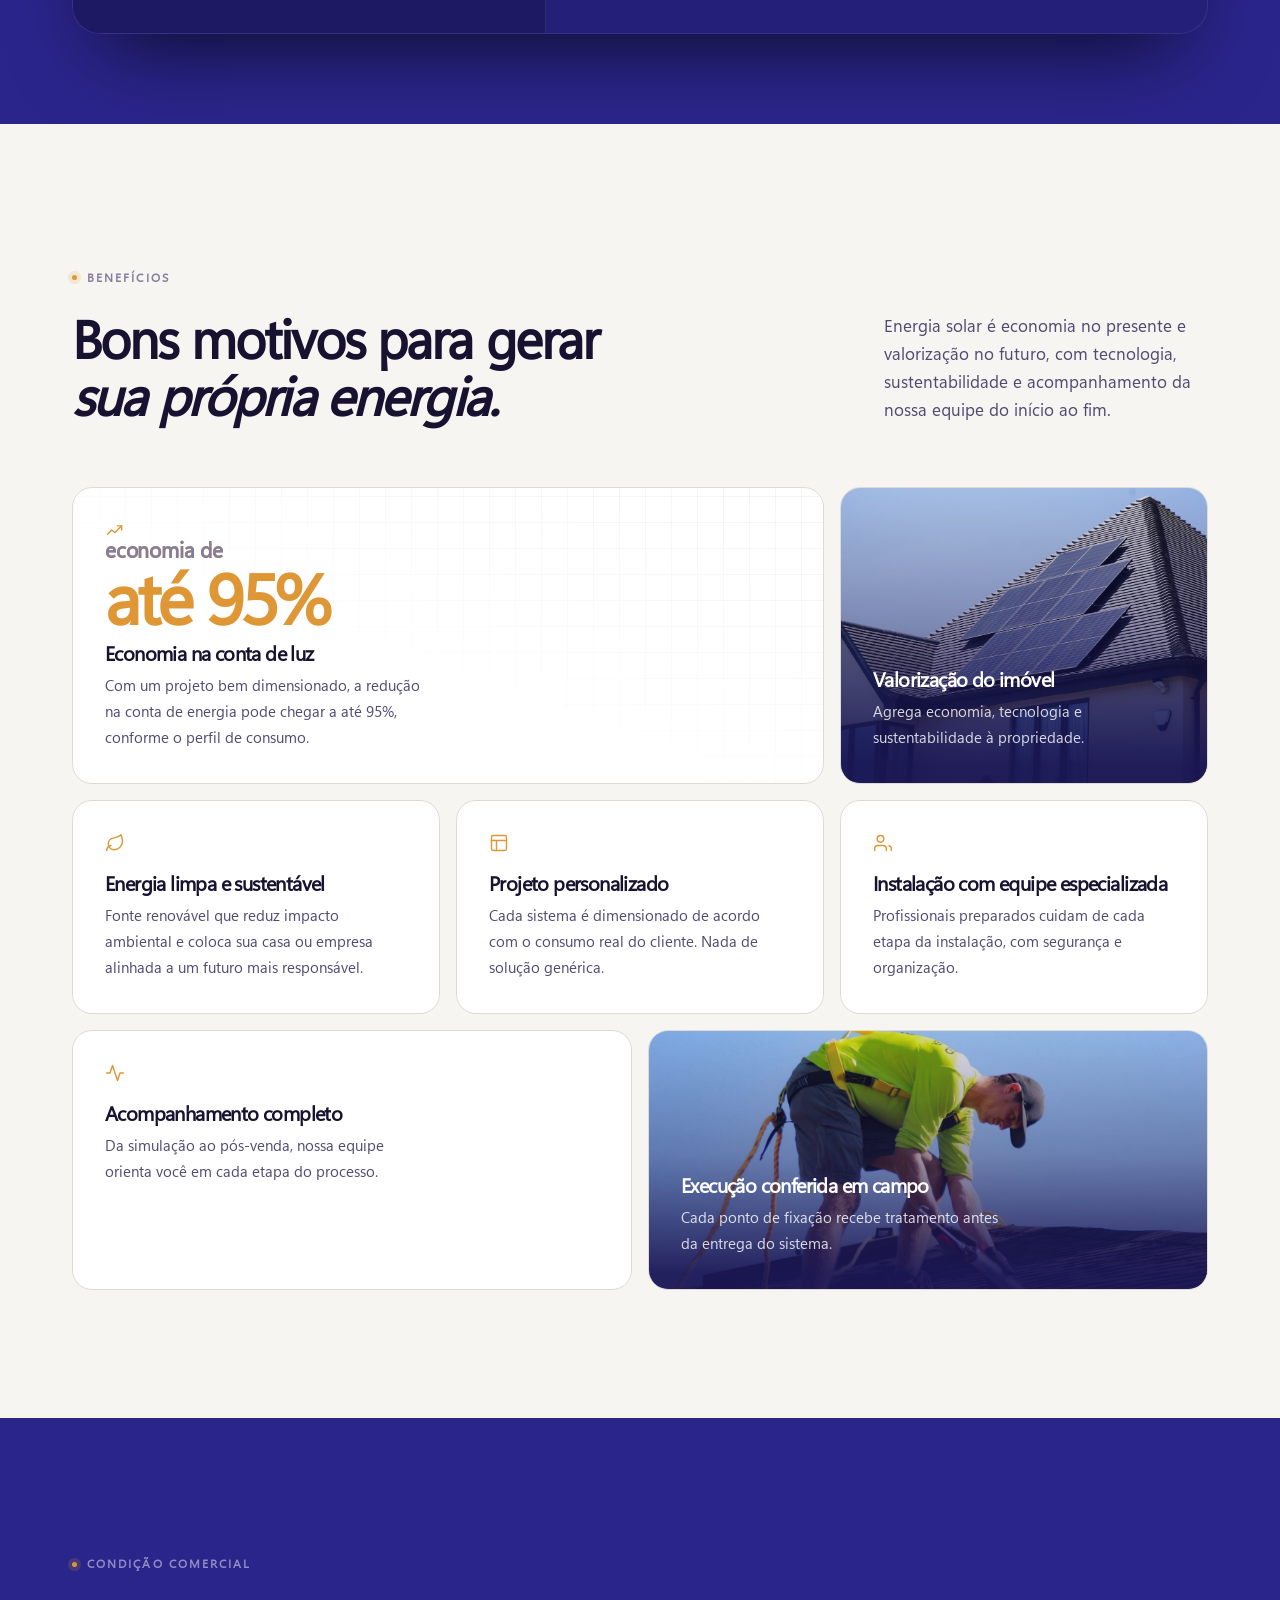
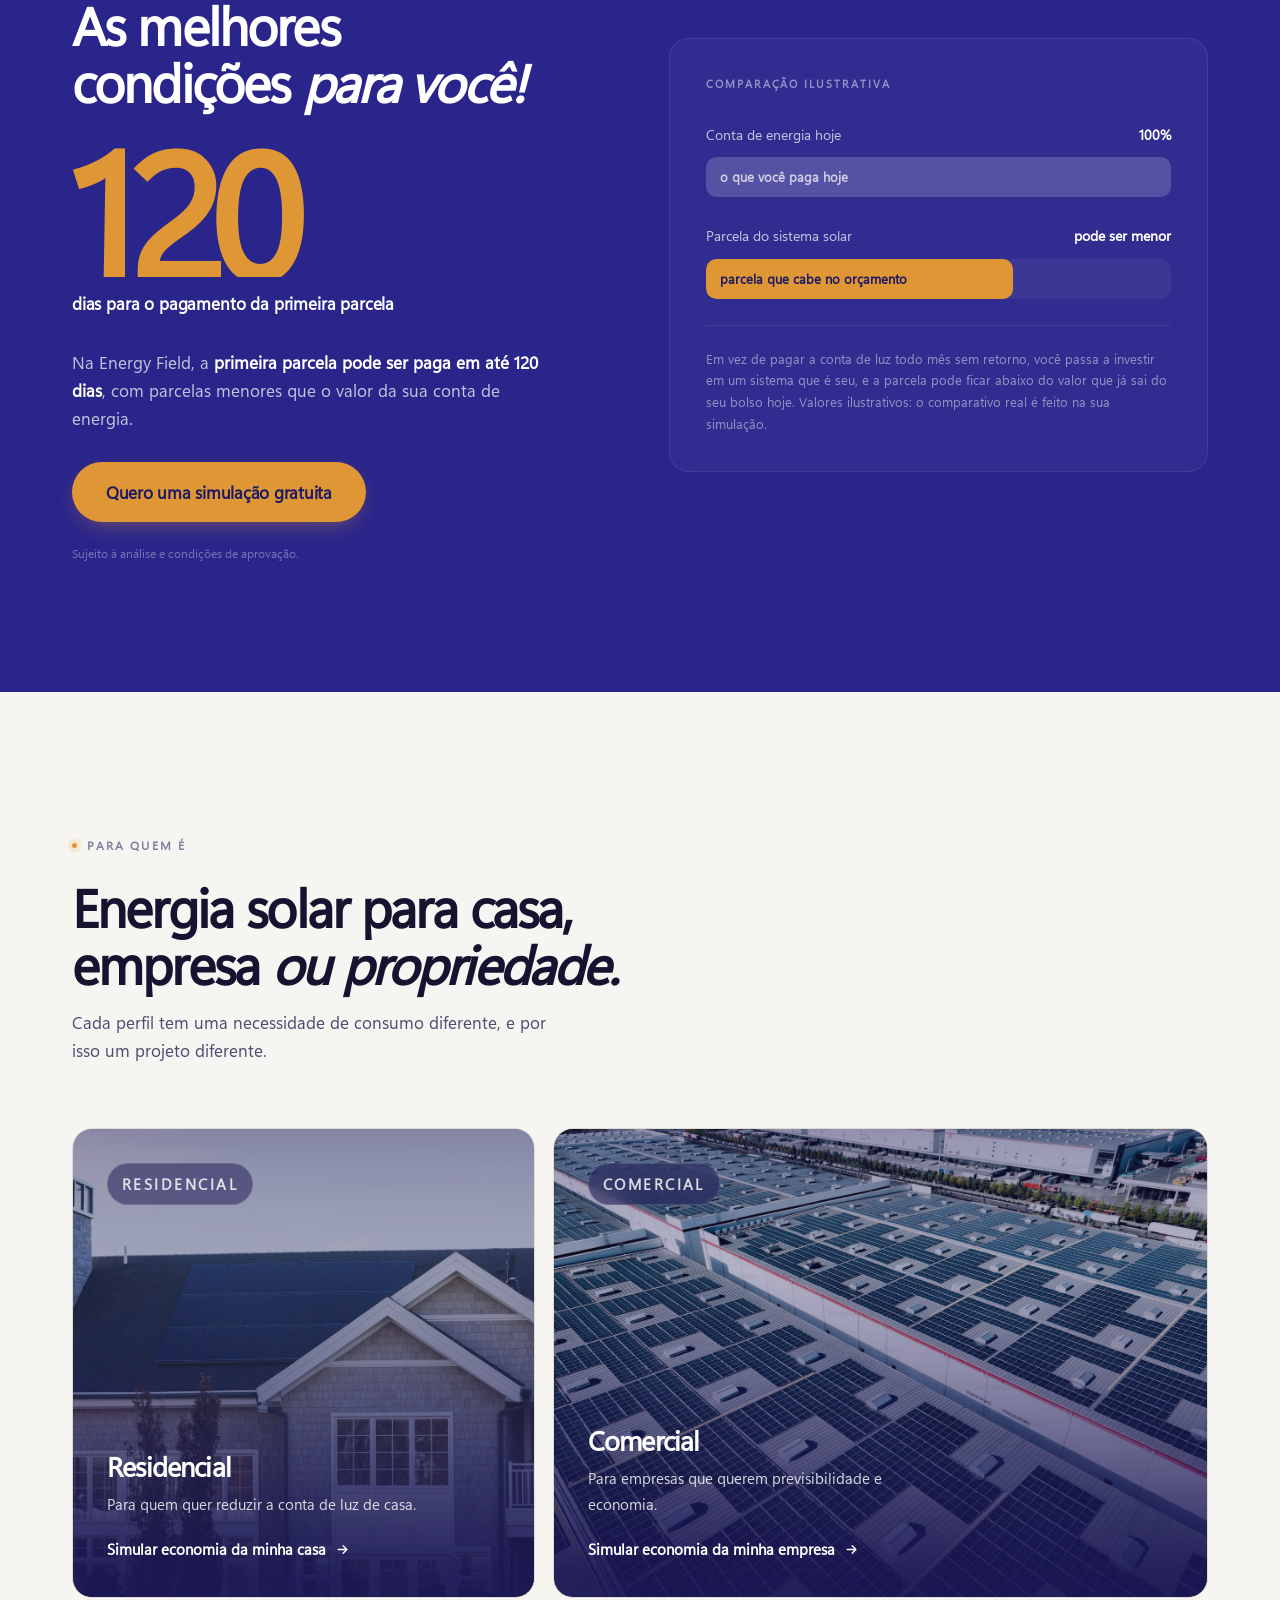
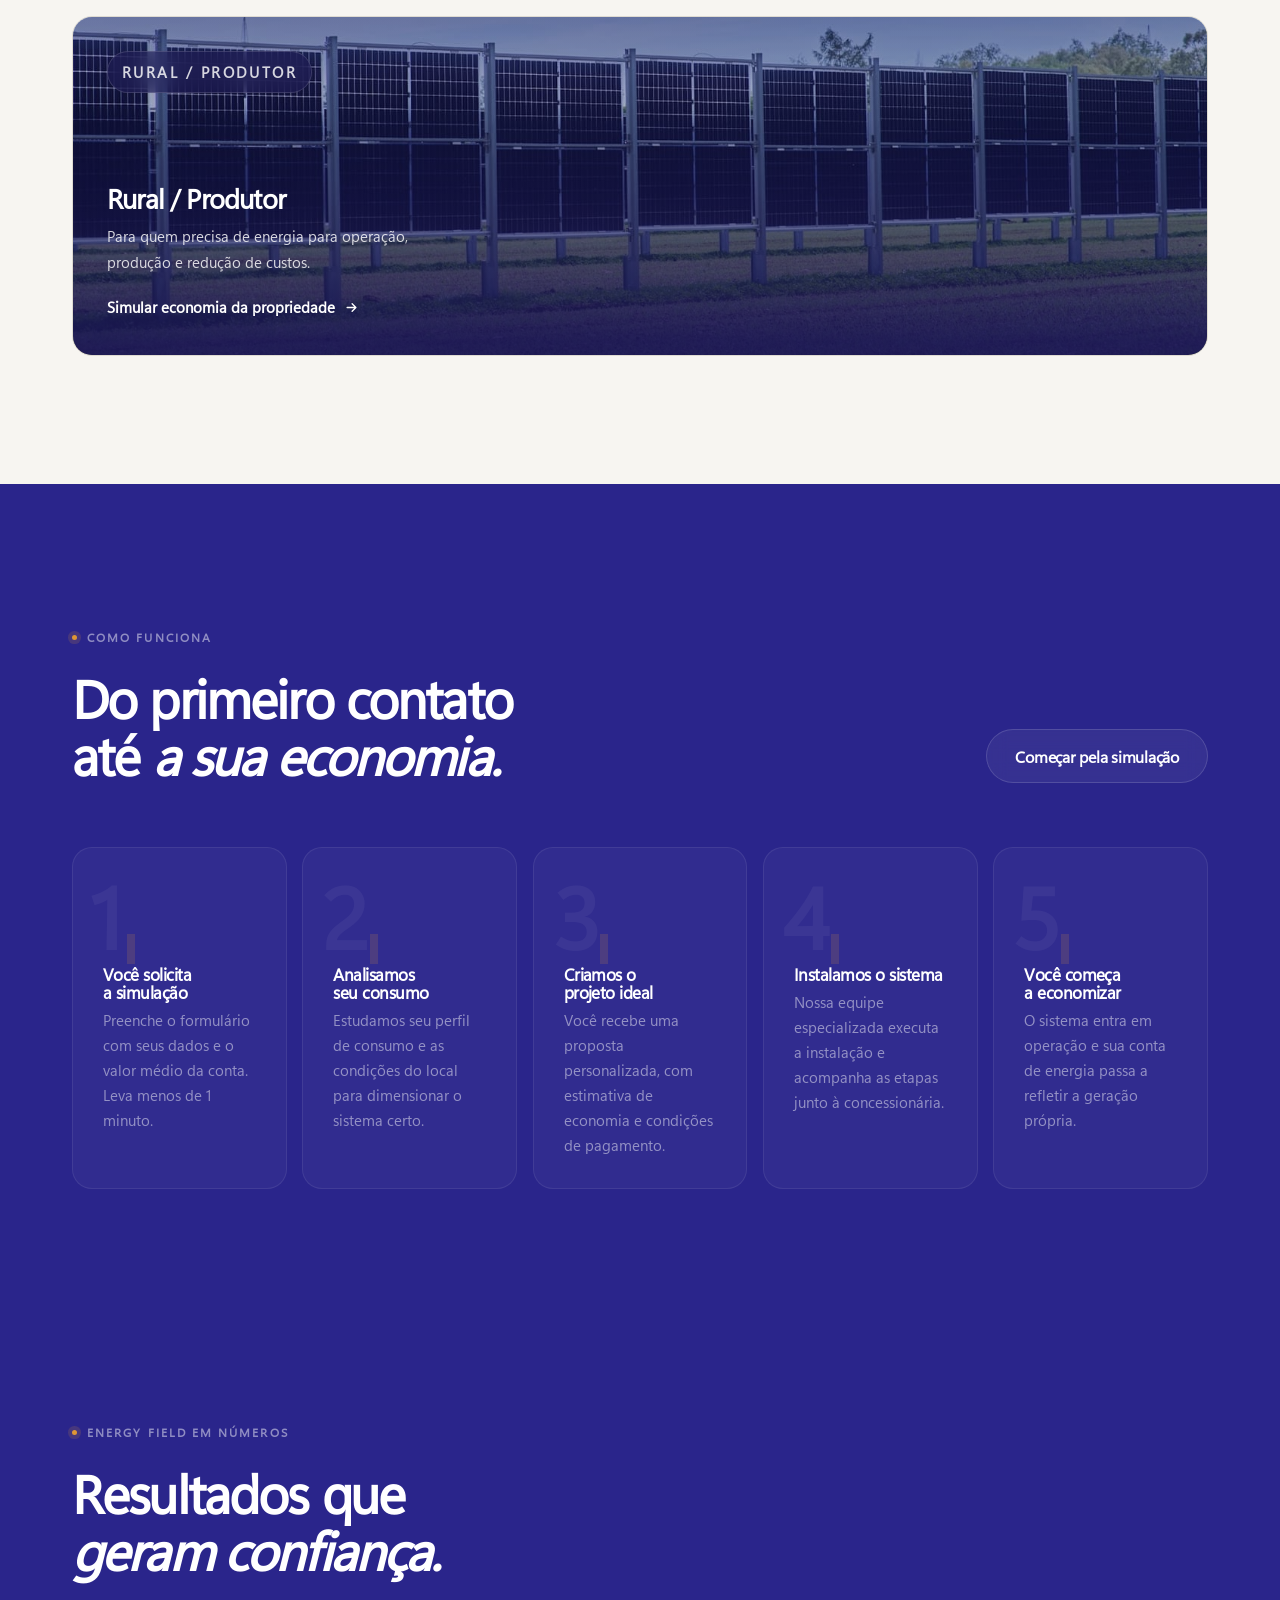
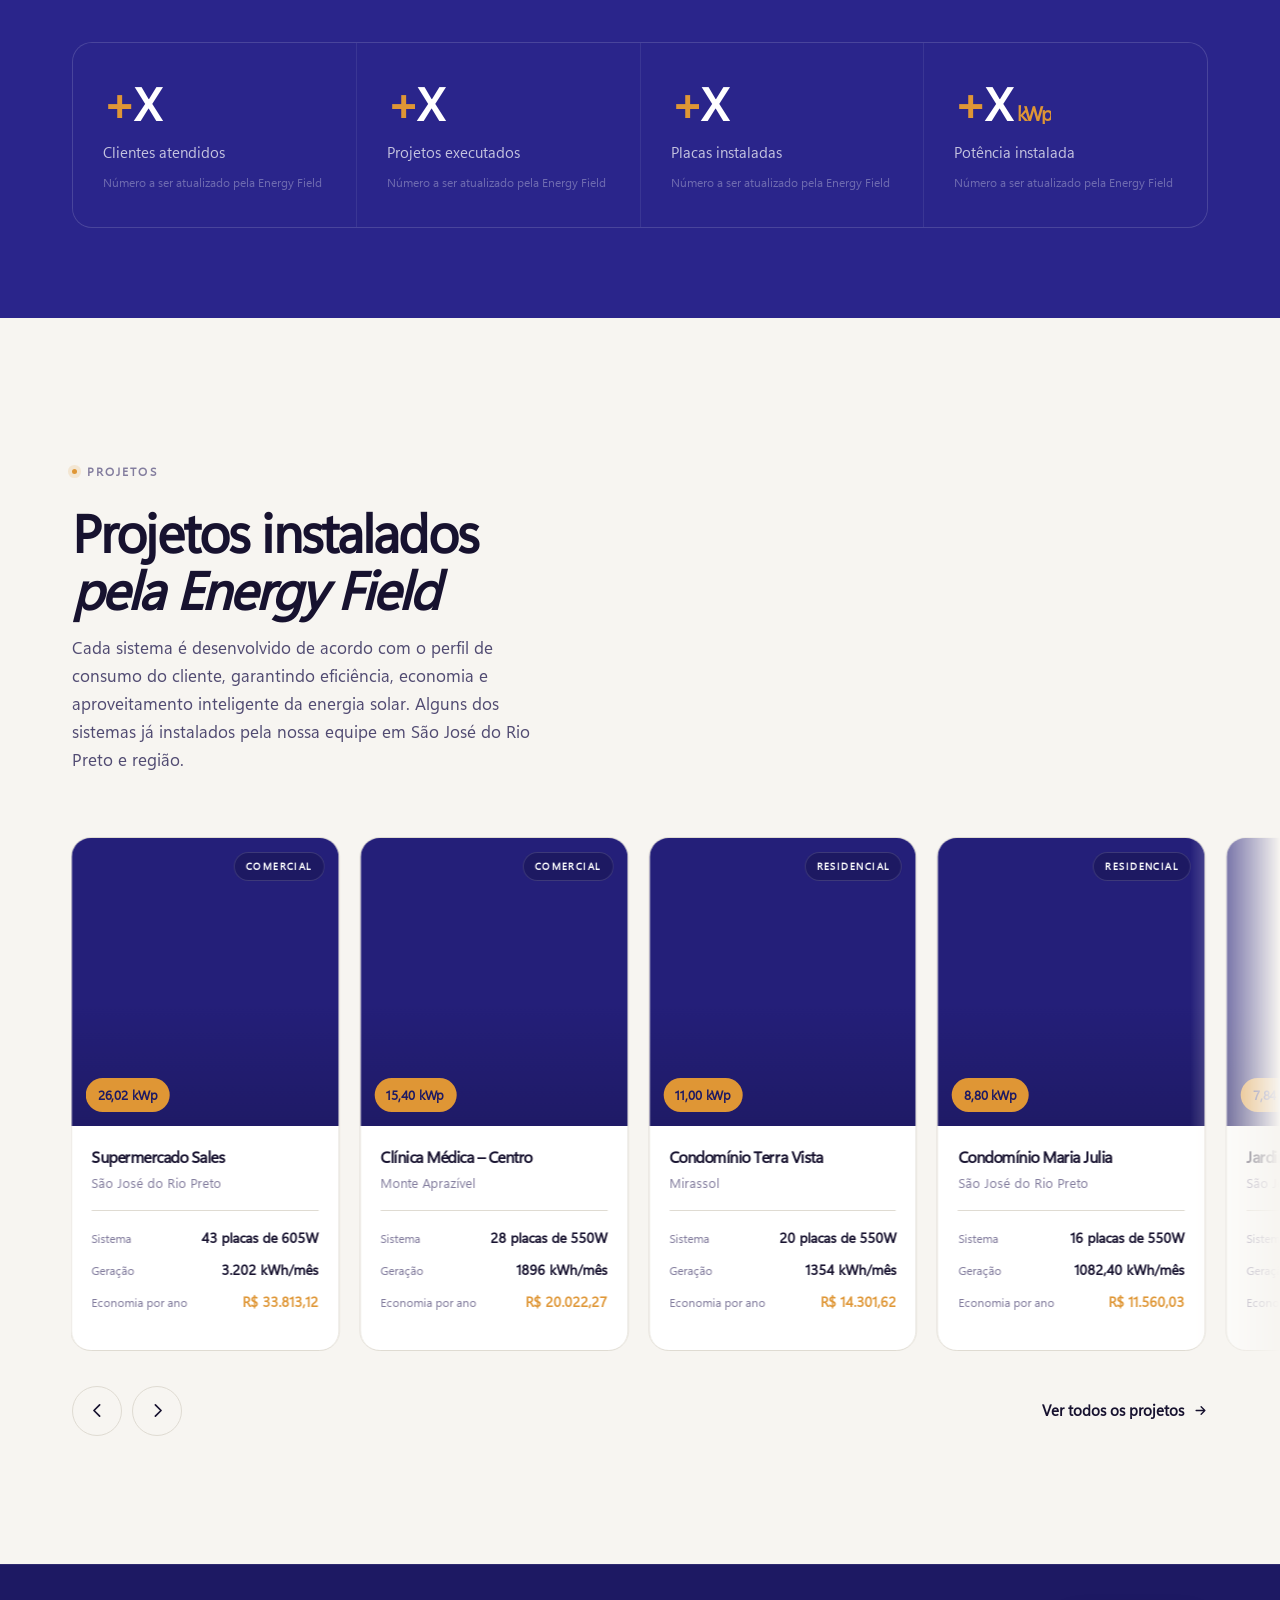
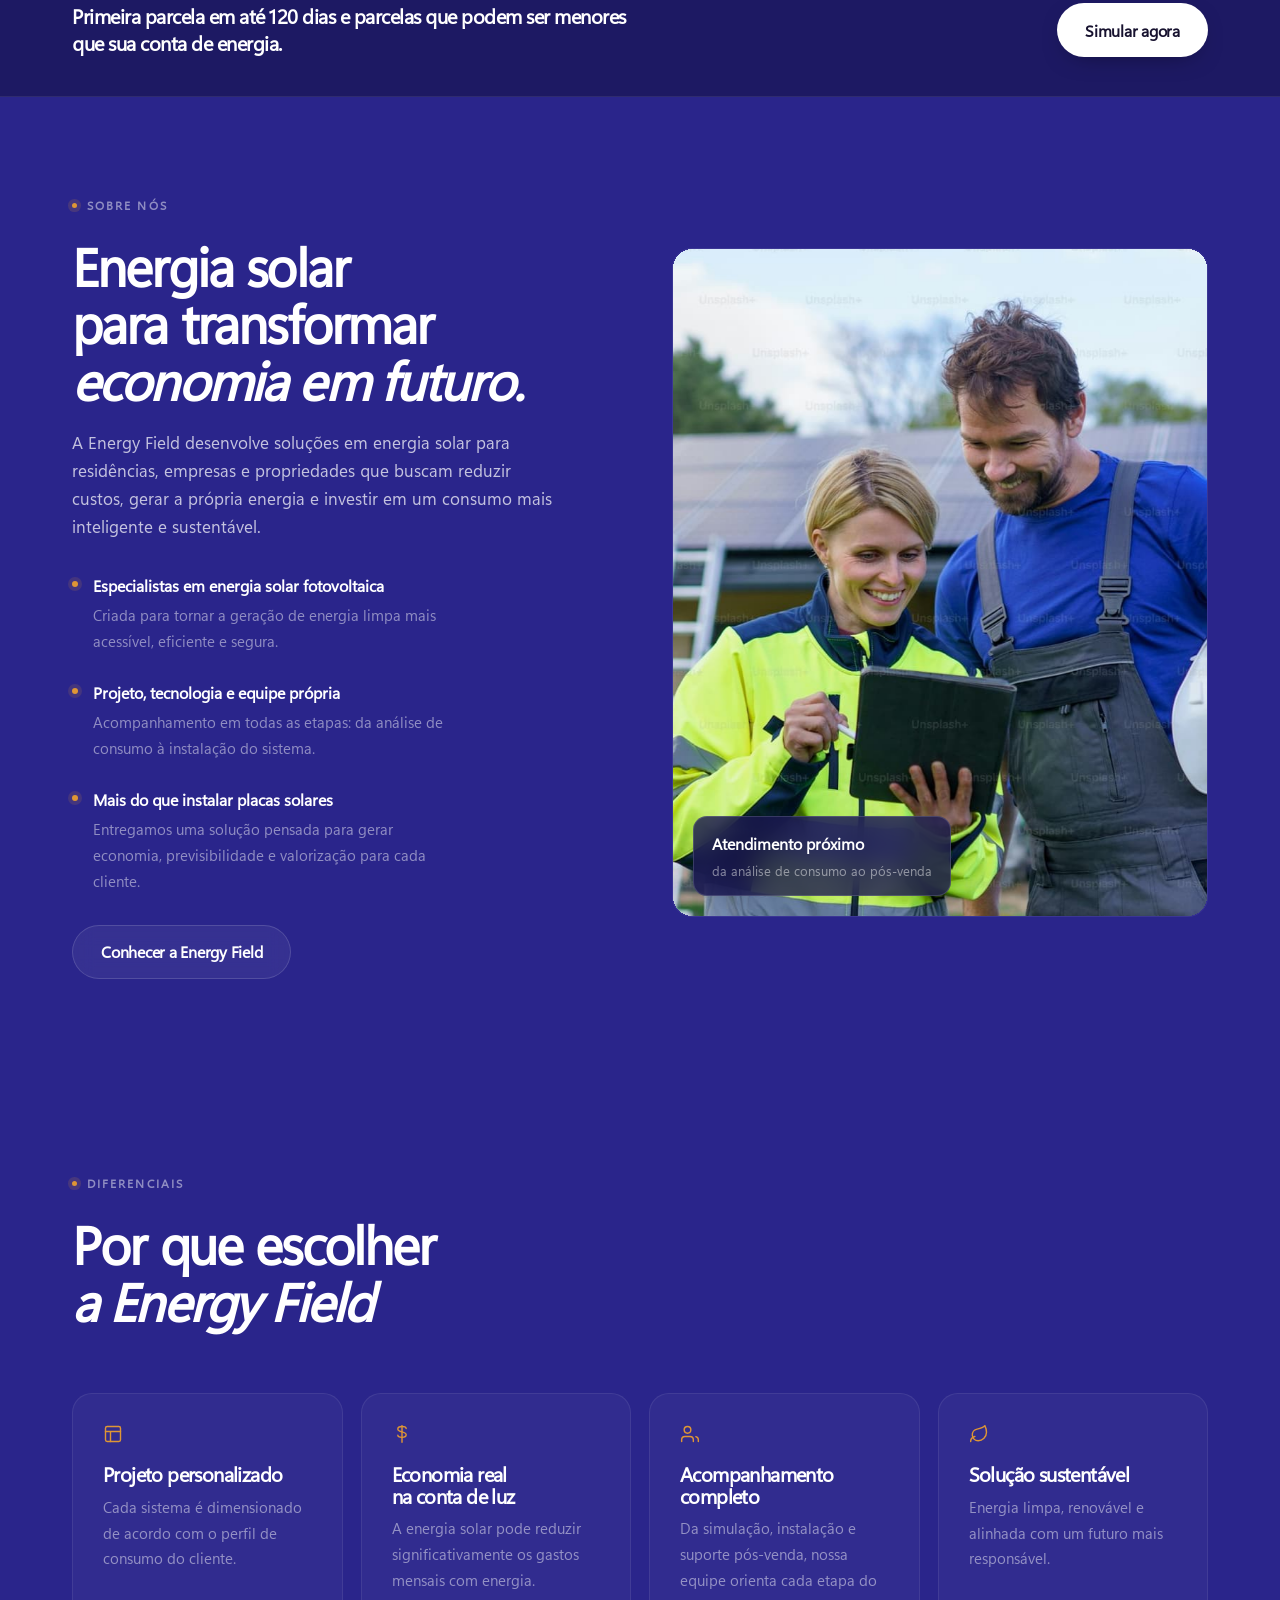
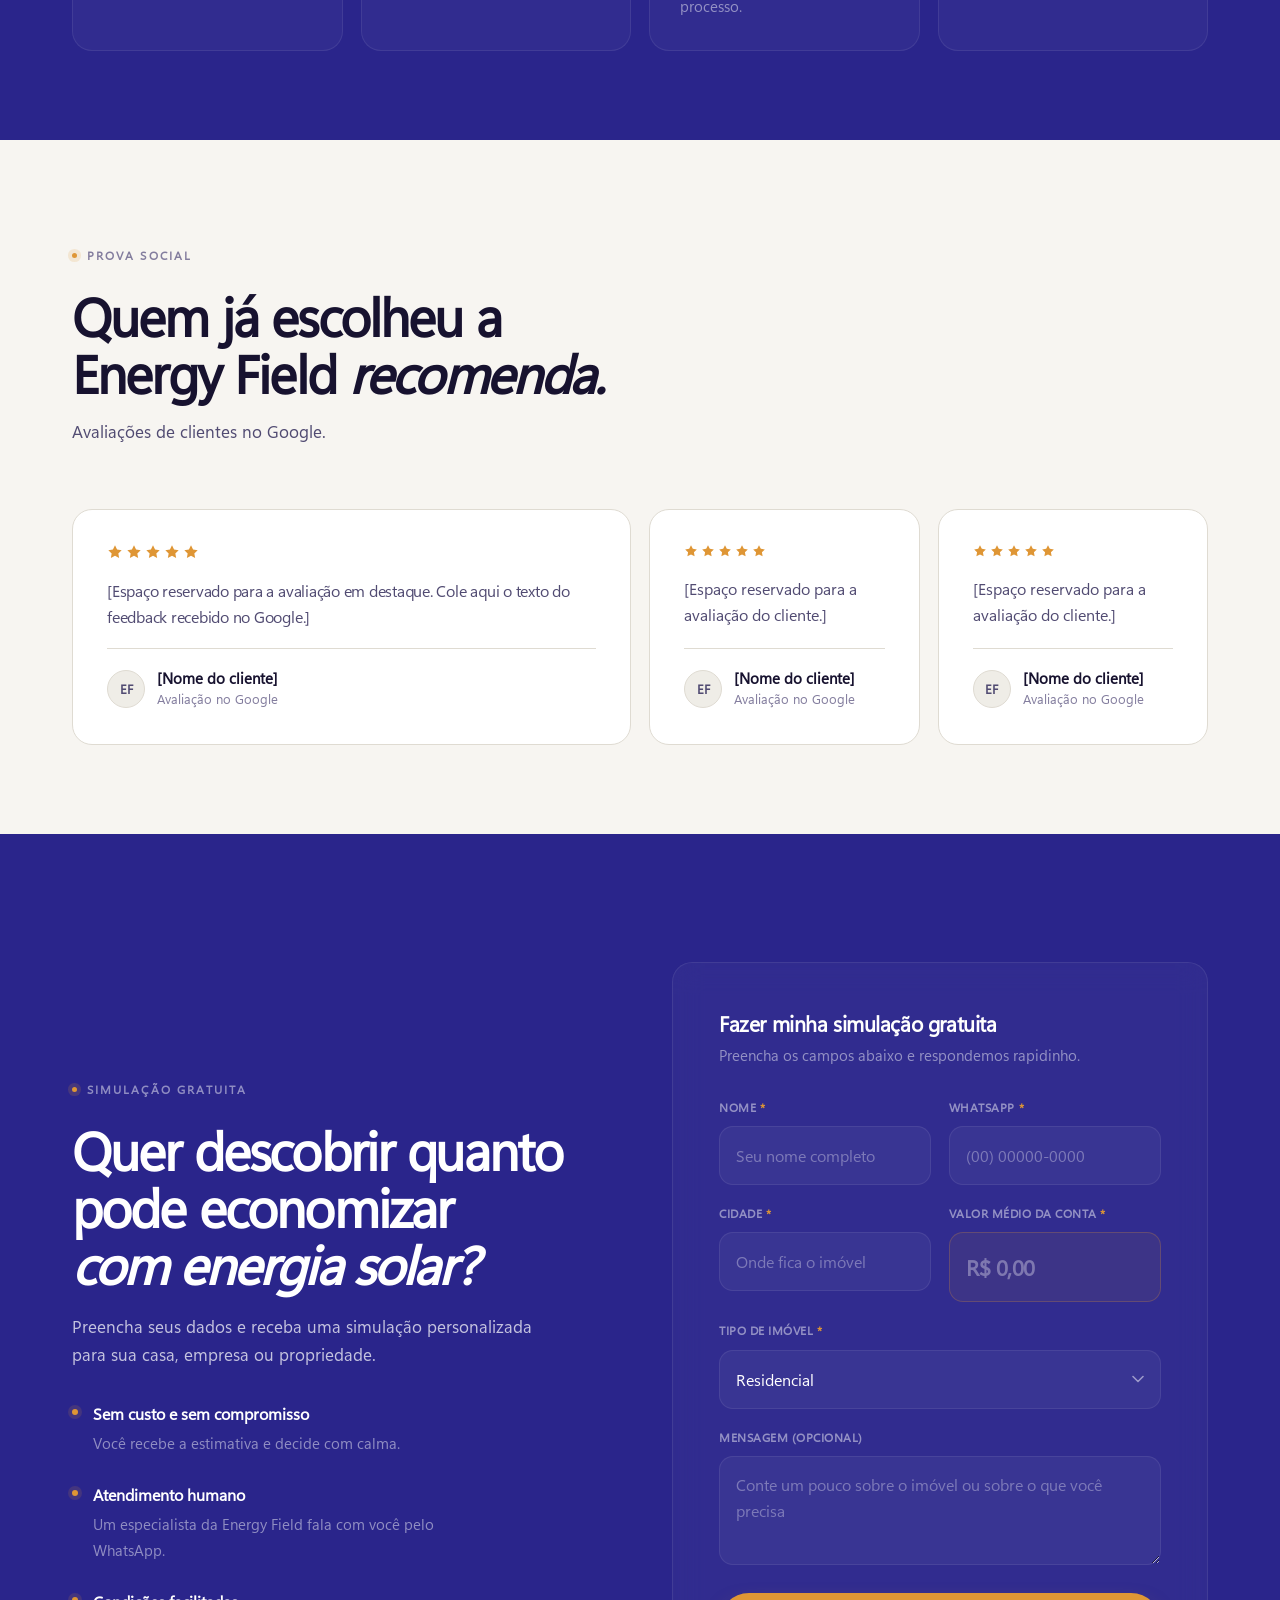
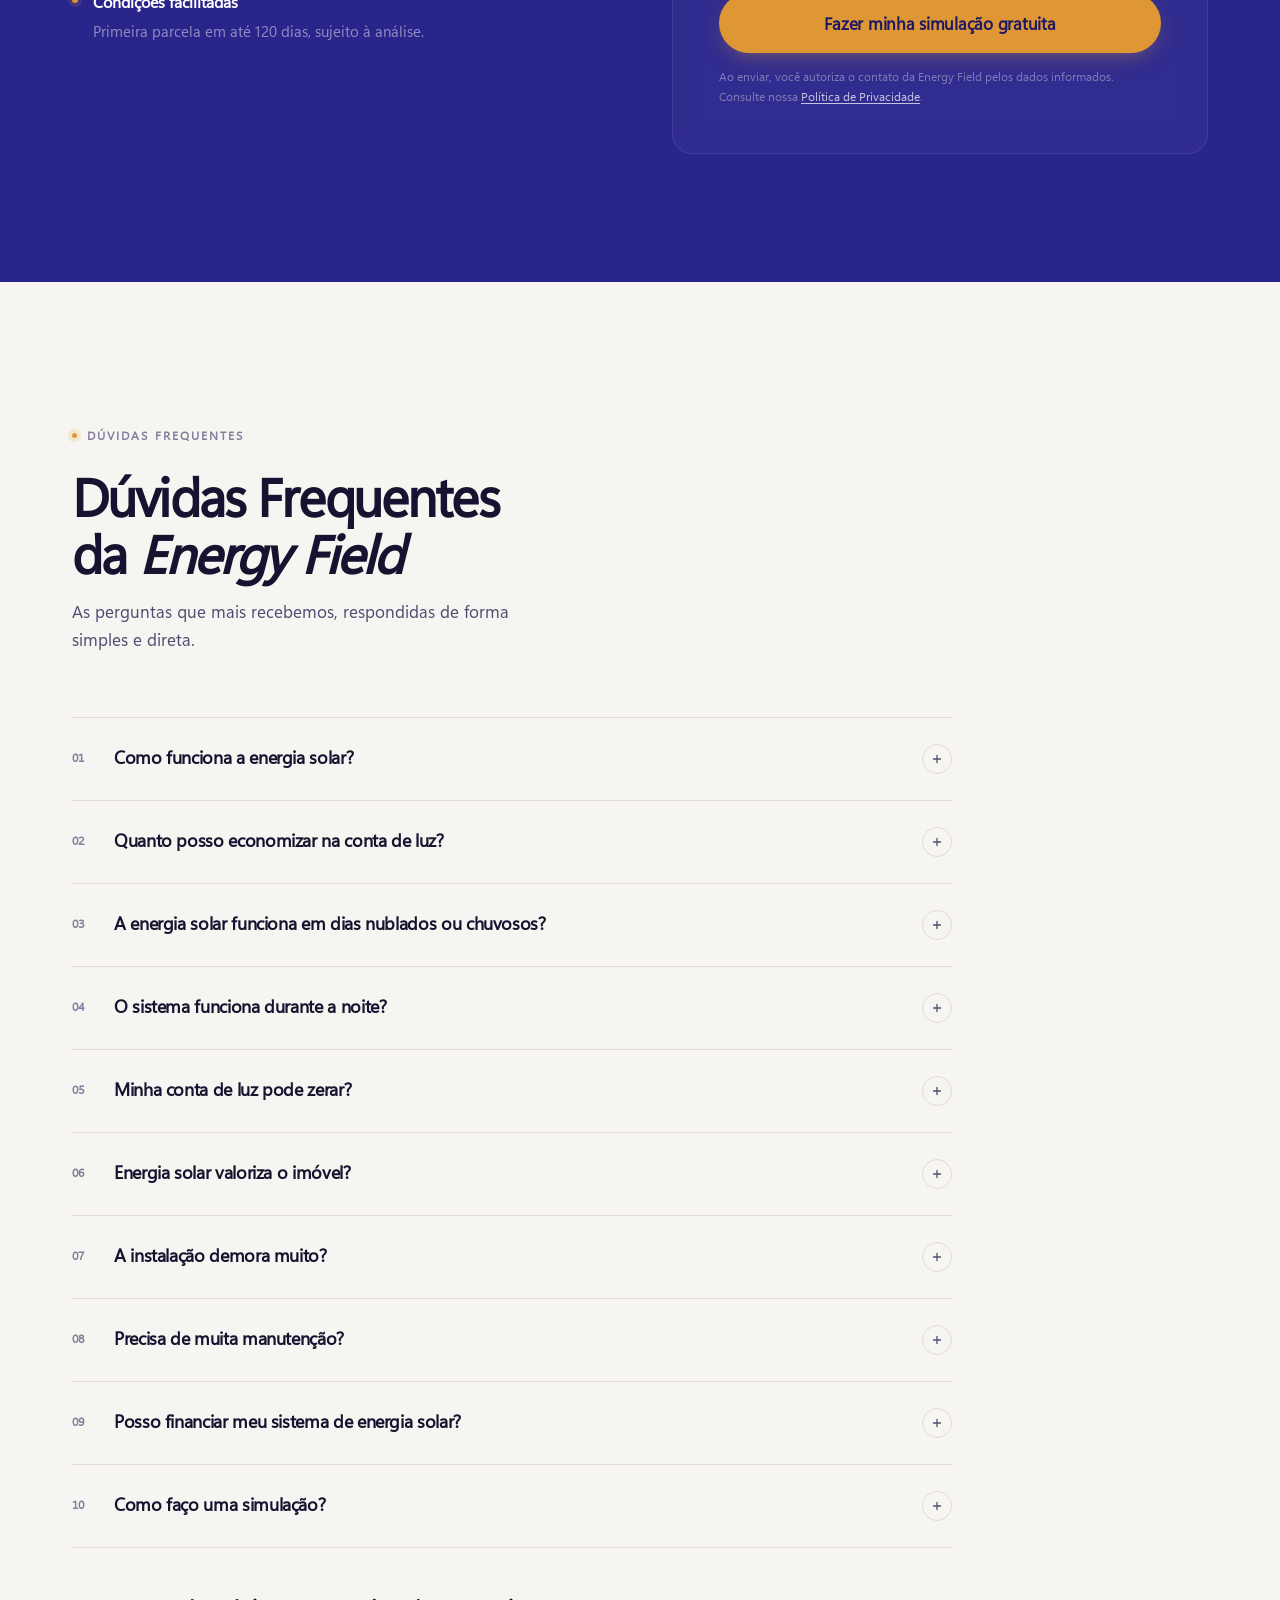
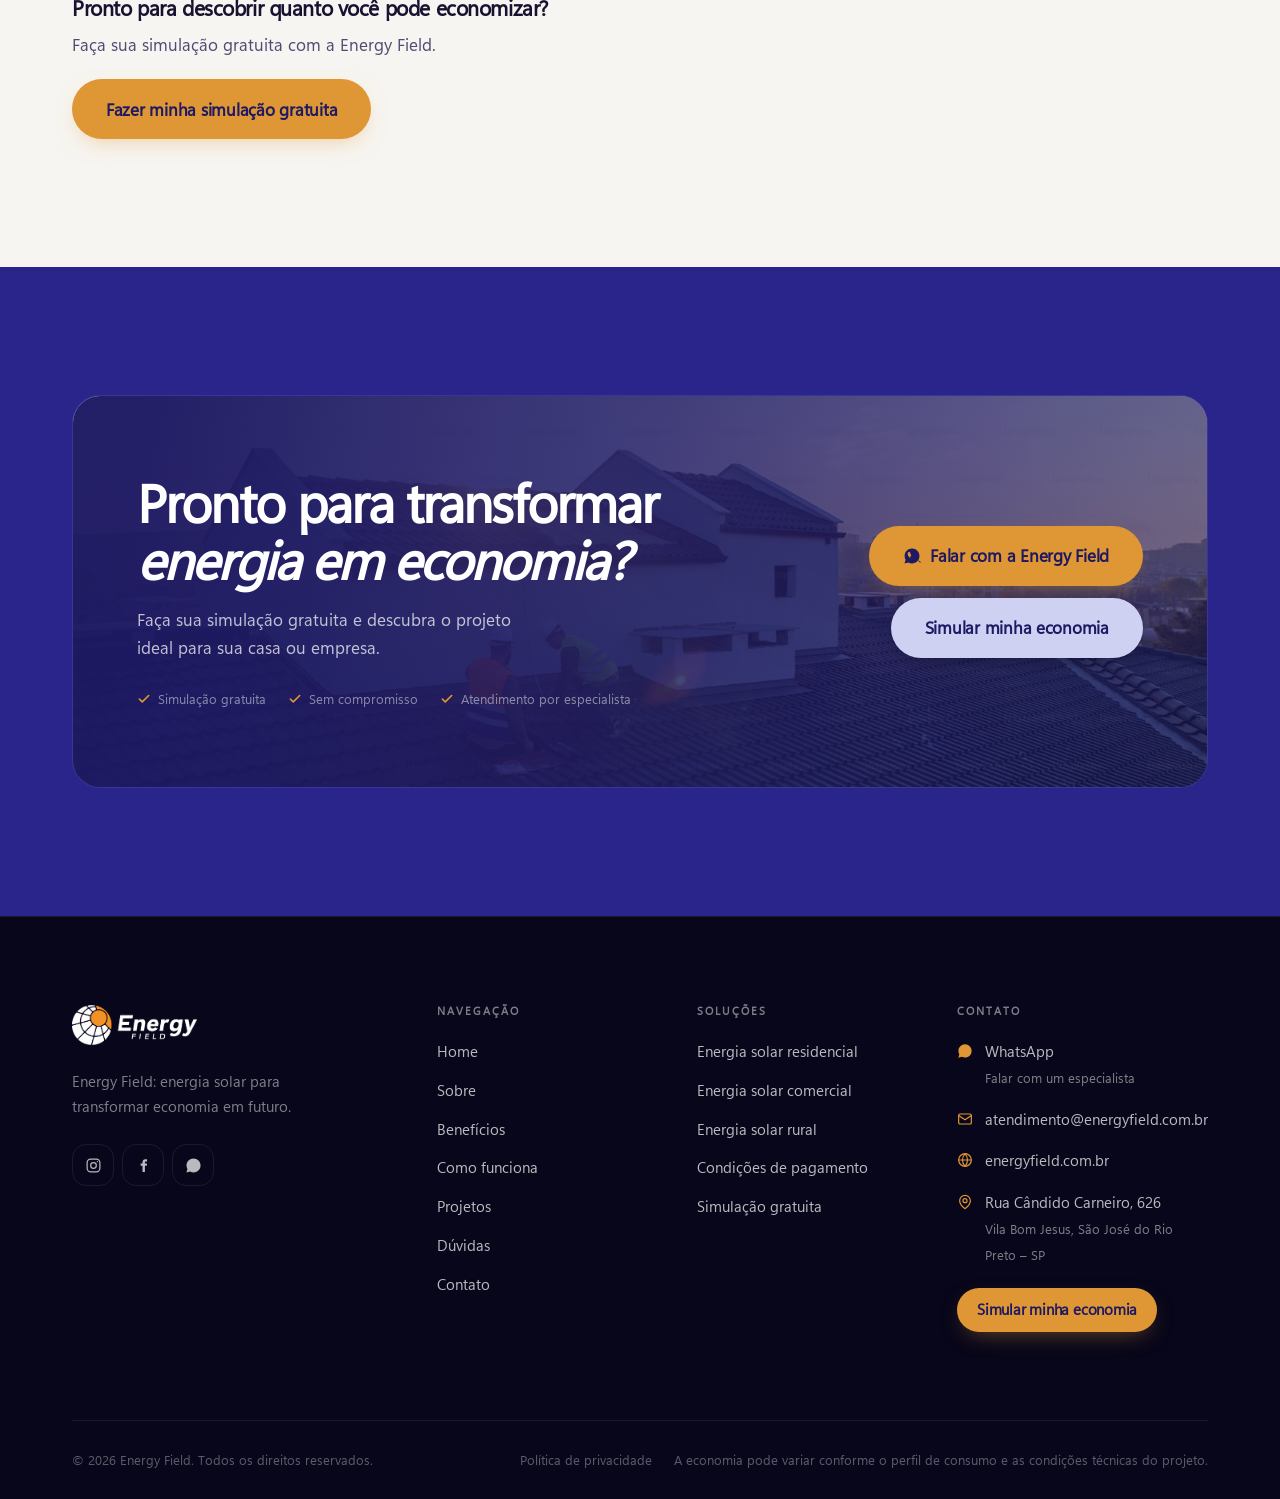
==== commit 14fc795e: "Carrossel de projetos: rolagem contínua e uso na página de projetos A fita passa a andar sozinha, nu" ====
--- a/docs/index.html
+++ b/docs/index.html
@@ -617,10 +617,10 @@
 
   </div>
 
-  <div class="fita" id="fita-projetos" data-fita="manual" data-anim>
+  <div class="fita" id="fita-projetos" data-fita="auto" data-anim>
     <div class="fita__pista">
 
-      <article class="proj" data-cat="acima10" data-anim data-delay=".00">
+      <article class="proj" data-cat="acima10">
         <div class="proj__media">
           <img src="assets/img/projetos/15-supermercado-sales.jpg" loading="lazy" width="1200" height="1298"
                alt="Sistema fotovoltaico instalado pela Energy Field em Supermercado Sales, São José do Rio Preto">
@@ -638,7 +638,7 @@
         </div>
       </article>
 
-      <article class="proj" data-cat="acima10" data-anim data-delay=".04">
+      <article class="proj" data-cat="acima10">
         <div class="proj__media">
           <img src="assets/img/projetos/01-clinica-medica.jpg" loading="lazy" width="1200" height="1298"
                alt="Sistema fotovoltaico instalado pela Energy Field em Clínica Médica – Centro, Monte Aprazível">
@@ -656,7 +656,7 @@
         </div>
       </article>
 
-      <article class="proj" data-cat="acima10" data-anim data-delay=".08">
+      <article class="proj" data-cat="acima10">
         <div class="proj__media">
           <img src="assets/img/projetos/02-condominio-terra-vista.jpg" loading="lazy" width="1200" height="1298"
                alt="Sistema fotovoltaico instalado pela Energy Field em Condomínio Terra Vista, Mirassol">
@@ -674,7 +674,7 @@
         </div>
       </article>
 
-      <article class="proj" data-cat="ate10" data-anim data-delay=".012">
+      <article class="proj" data-cat="ate10">
         <div class="proj__media">
           <img src="assets/img/projetos/24-condominio-maria-julia.jpg" loading="lazy" width="1200" height="1298"
                alt="Sistema fotovoltaico instalado pela Energy Field em Condomínio Maria Julia, São José do Rio Preto">
@@ -692,7 +692,7 @@
         </div>
       </article>
 
-      <article class="proj" data-cat="ate10" data-anim data-delay=".00">
+      <article class="proj" data-cat="ate10">
         <div class="proj__media">
           <img src="assets/img/projetos/13-jardim-municipal.jpg" loading="lazy" width="1200" height="1298"
                alt="Sistema fotovoltaico instalado pela Energy Field em Jardim Municipal, São José do Rio Preto">
@@ -710,7 +710,7 @@
         </div>
       </article>
 
-      <article class="proj" data-cat="ate10" data-anim data-delay=".04">
+      <article class="proj" data-cat="ate10">
         <div class="proj__media">
           <img src="assets/img/projetos/22-village-damha-3.jpg" loading="lazy" width="1200" height="1298"
                alt="Sistema fotovoltaico instalado pela Energy Field em Village Damha 3, São José do Rio Preto">
@@ -728,7 +728,7 @@
         </div>
       </article>
 
-      <article class="proj" data-cat="ate10" data-anim data-delay=".08">
+      <article class="proj" data-cat="ate10">
         <div class="proj__media">
           <img src="assets/img/projetos/19-vila-elvira.jpg" loading="lazy" width="1200" height="1298"
                alt="Sistema fotovoltaico instalado pela Energy Field em Vila Elvira, São José do Rio Preto">
@@ -746,7 +746,7 @@
         </div>
       </article>
 
-      <article class="proj" data-cat="ate10" data-anim data-delay=".012">
+      <article class="proj" data-cat="ate10">
         <div class="proj__media">
           <img src="assets/img/projetos/27-mirassolandia.jpg" loading="lazy" width="1200" height="1298"
                alt="Sistema fotovoltaico instalado pela Energy Field em Mirassolândia, SP">
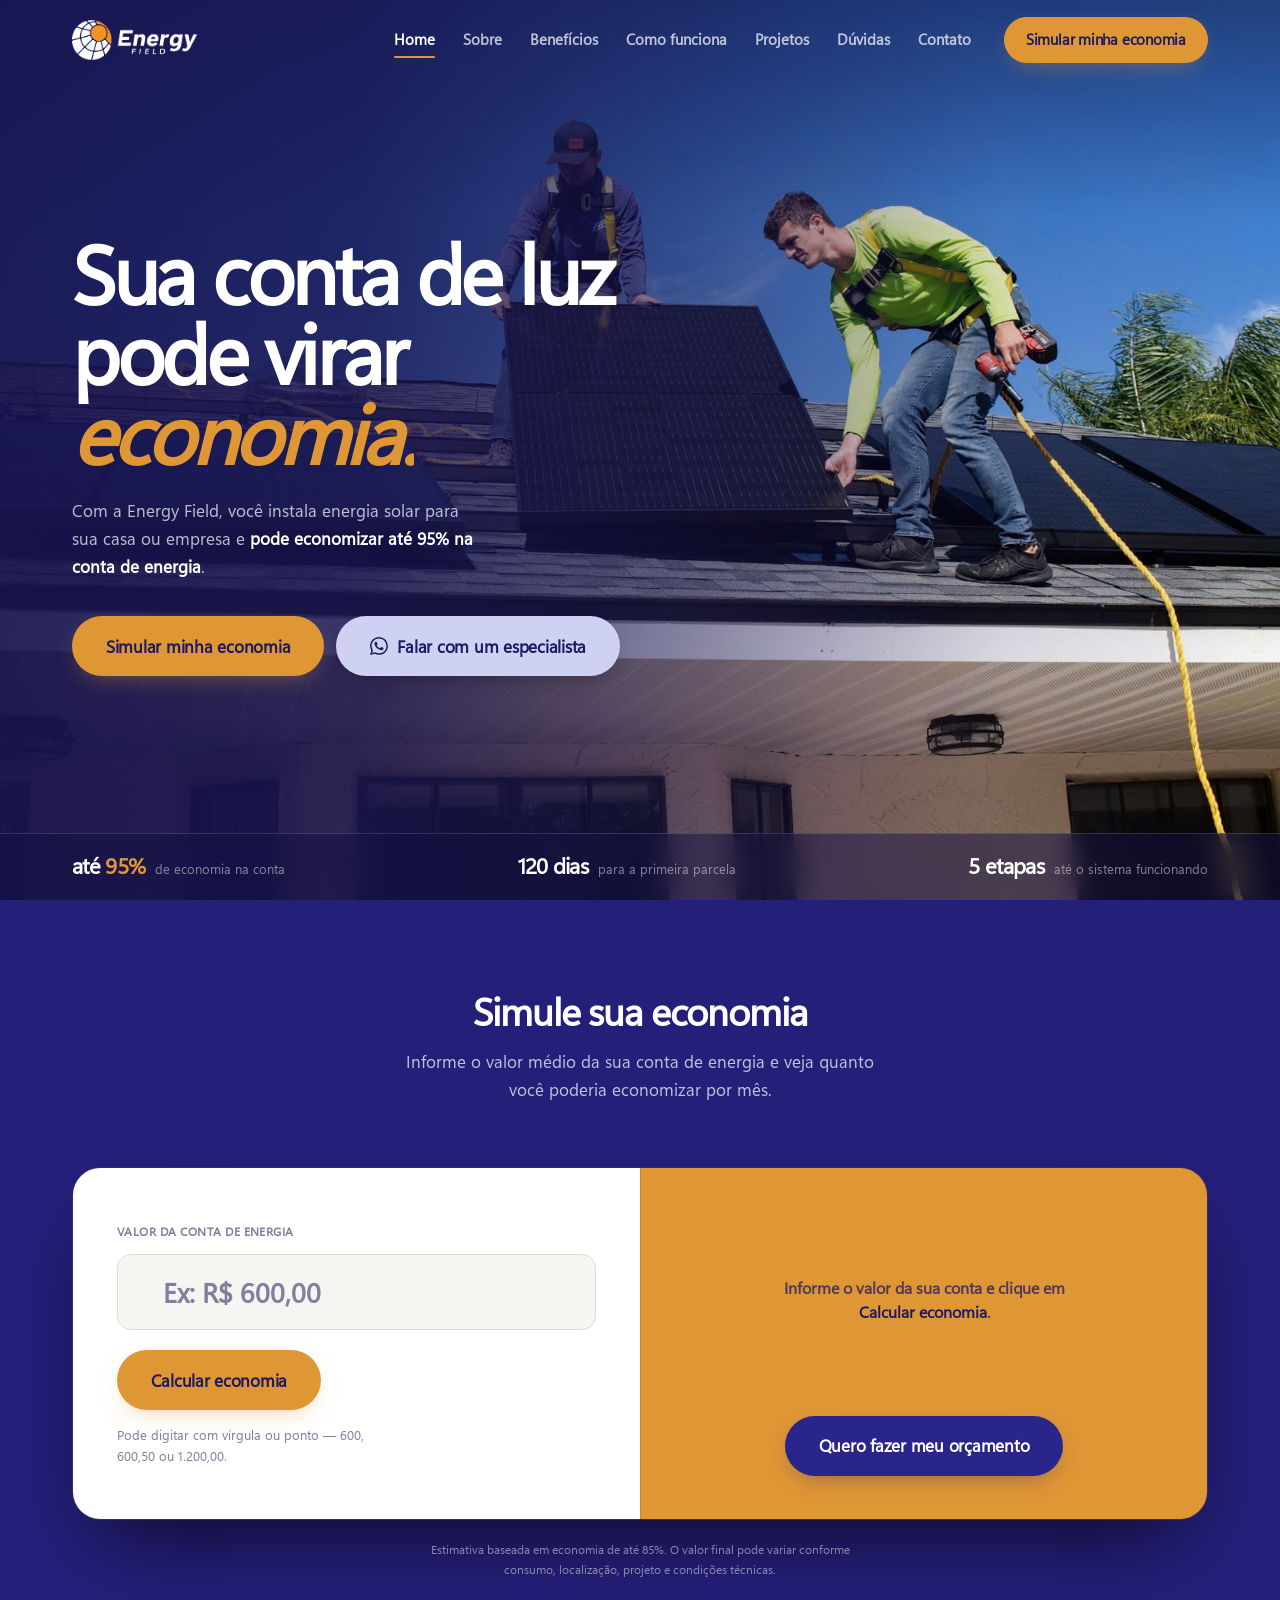
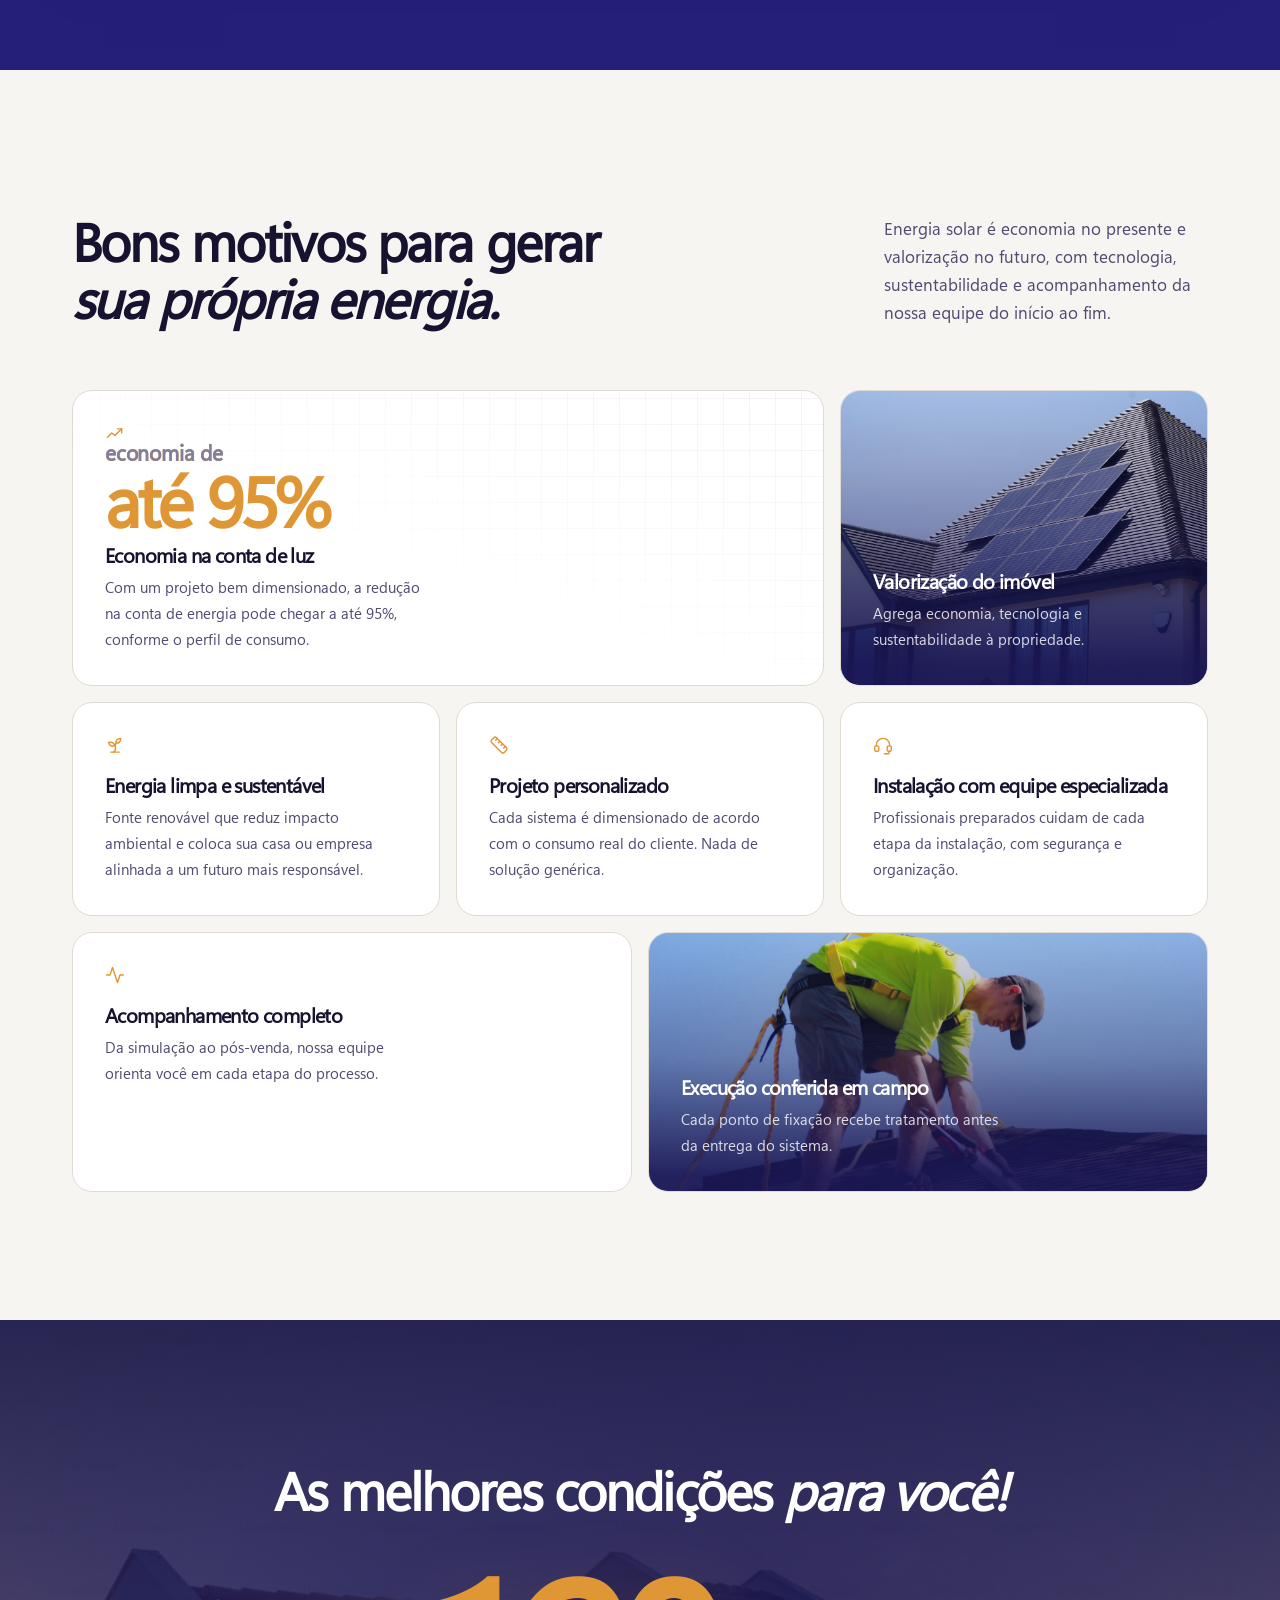
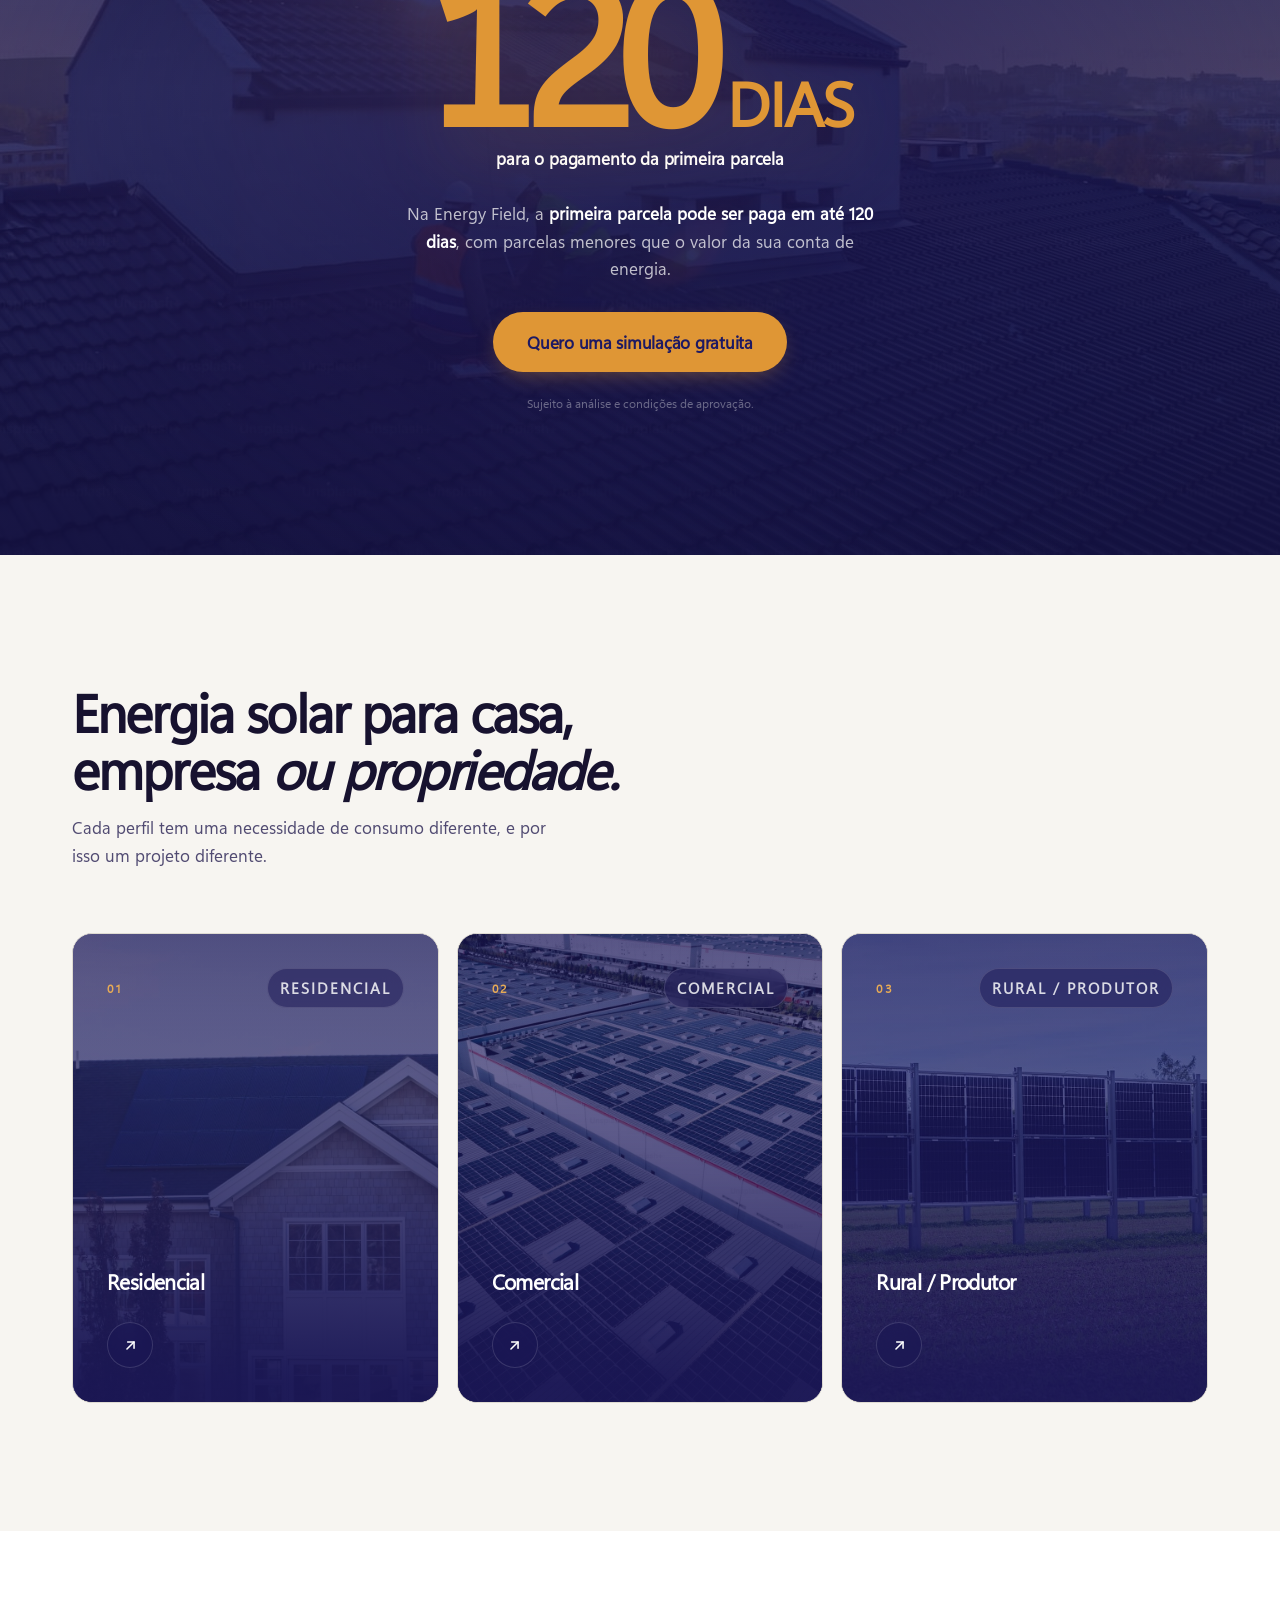
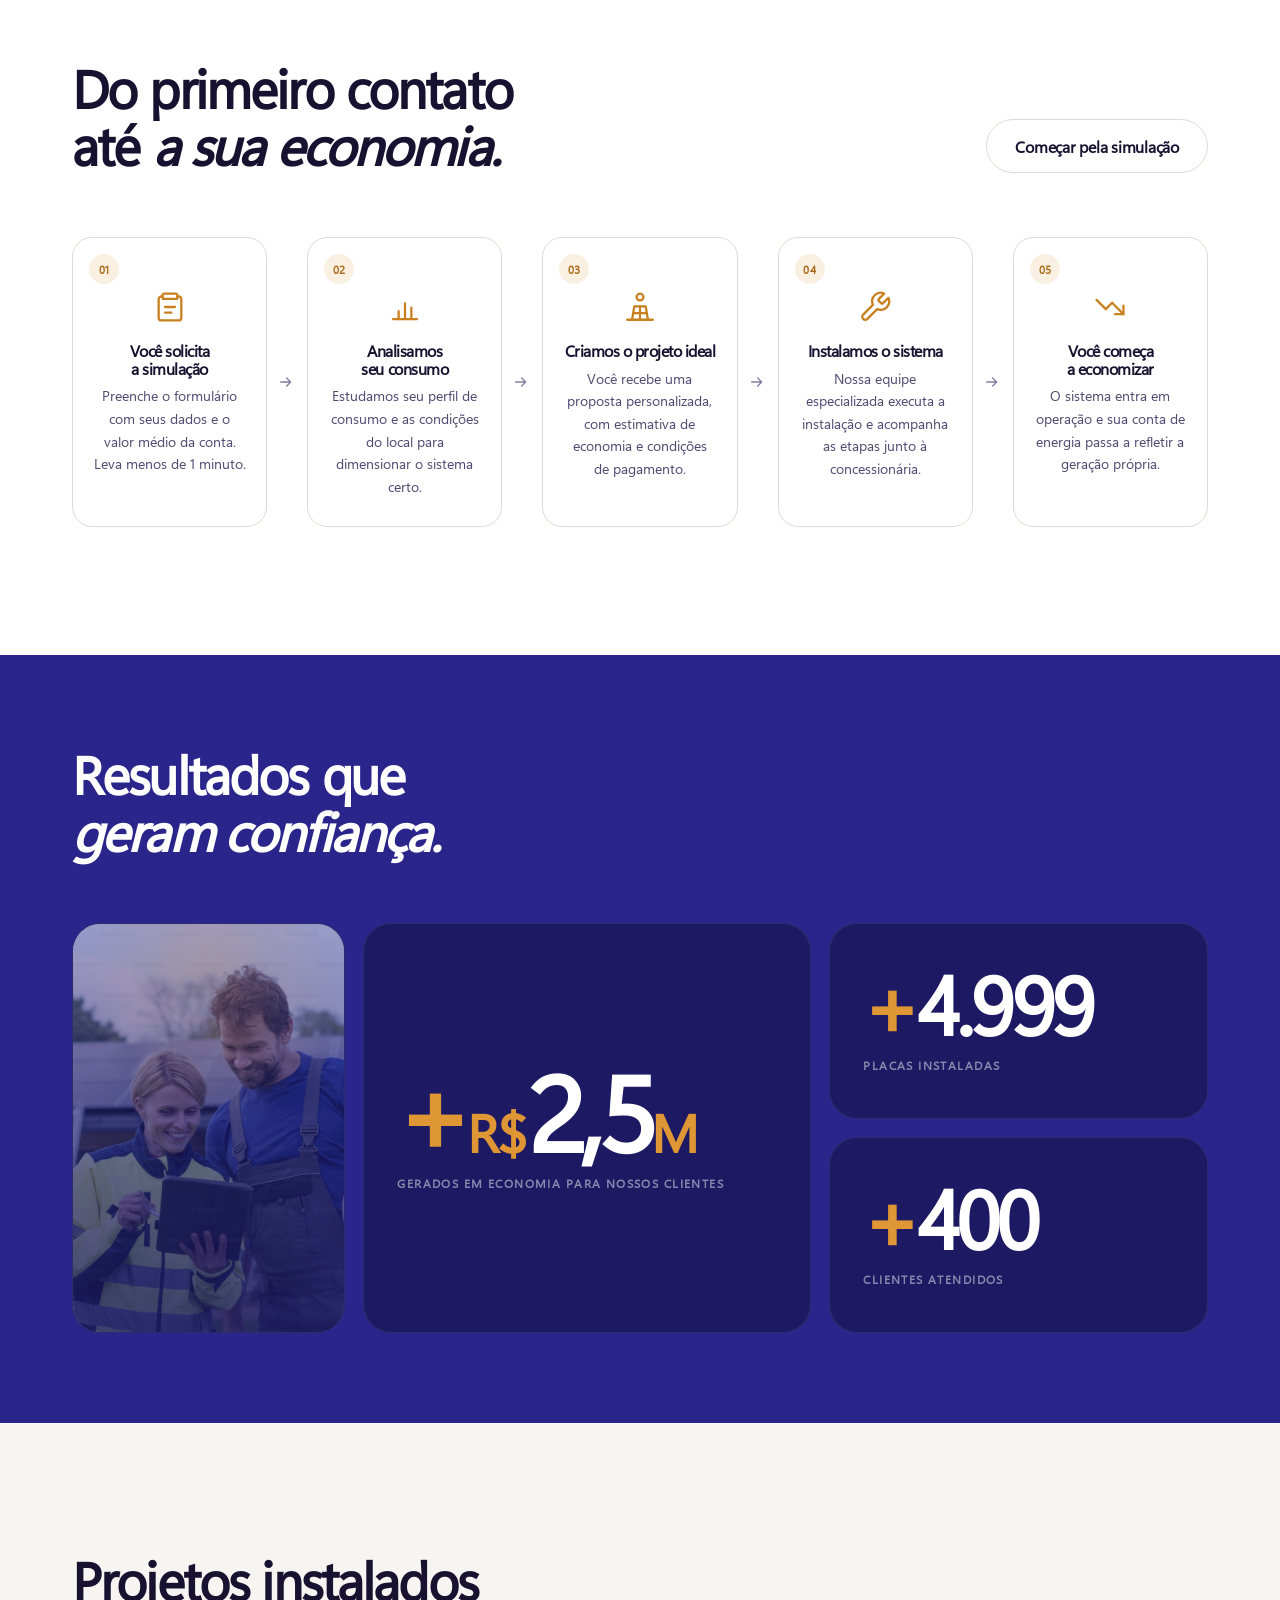
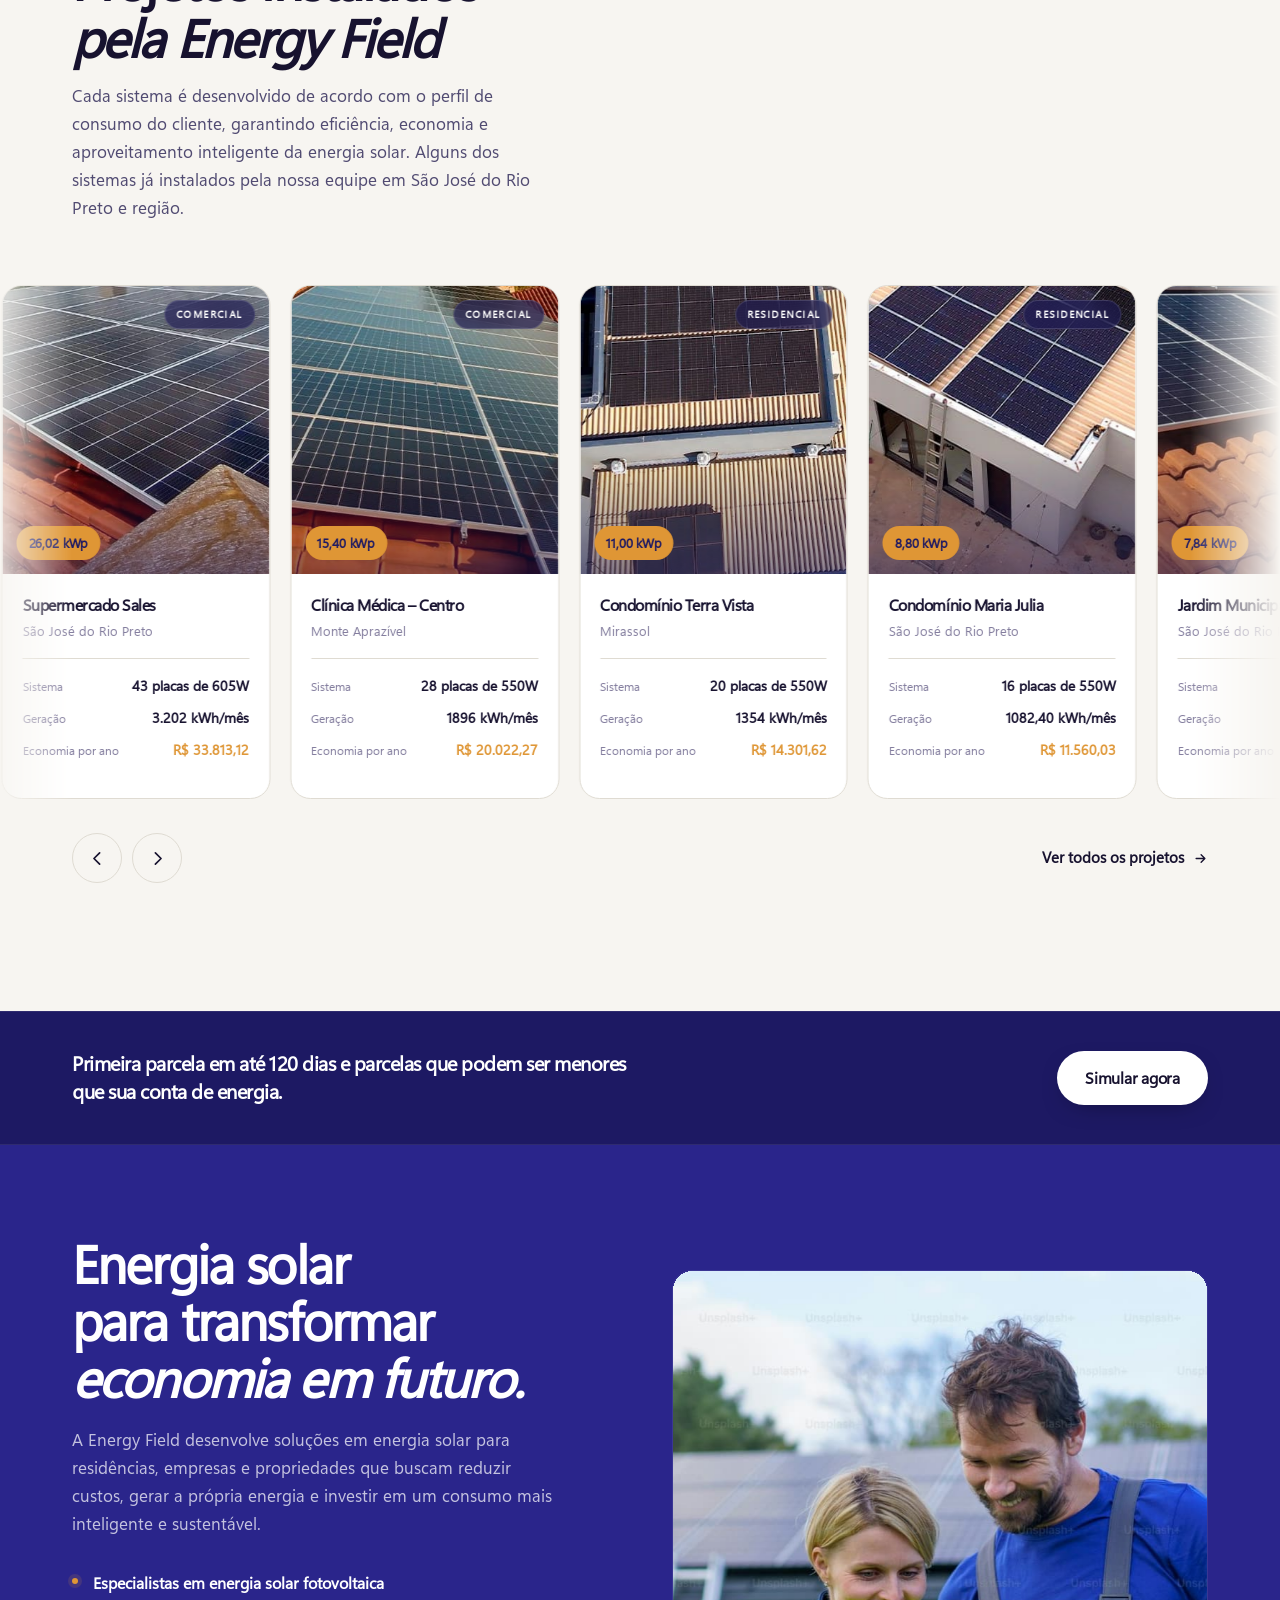
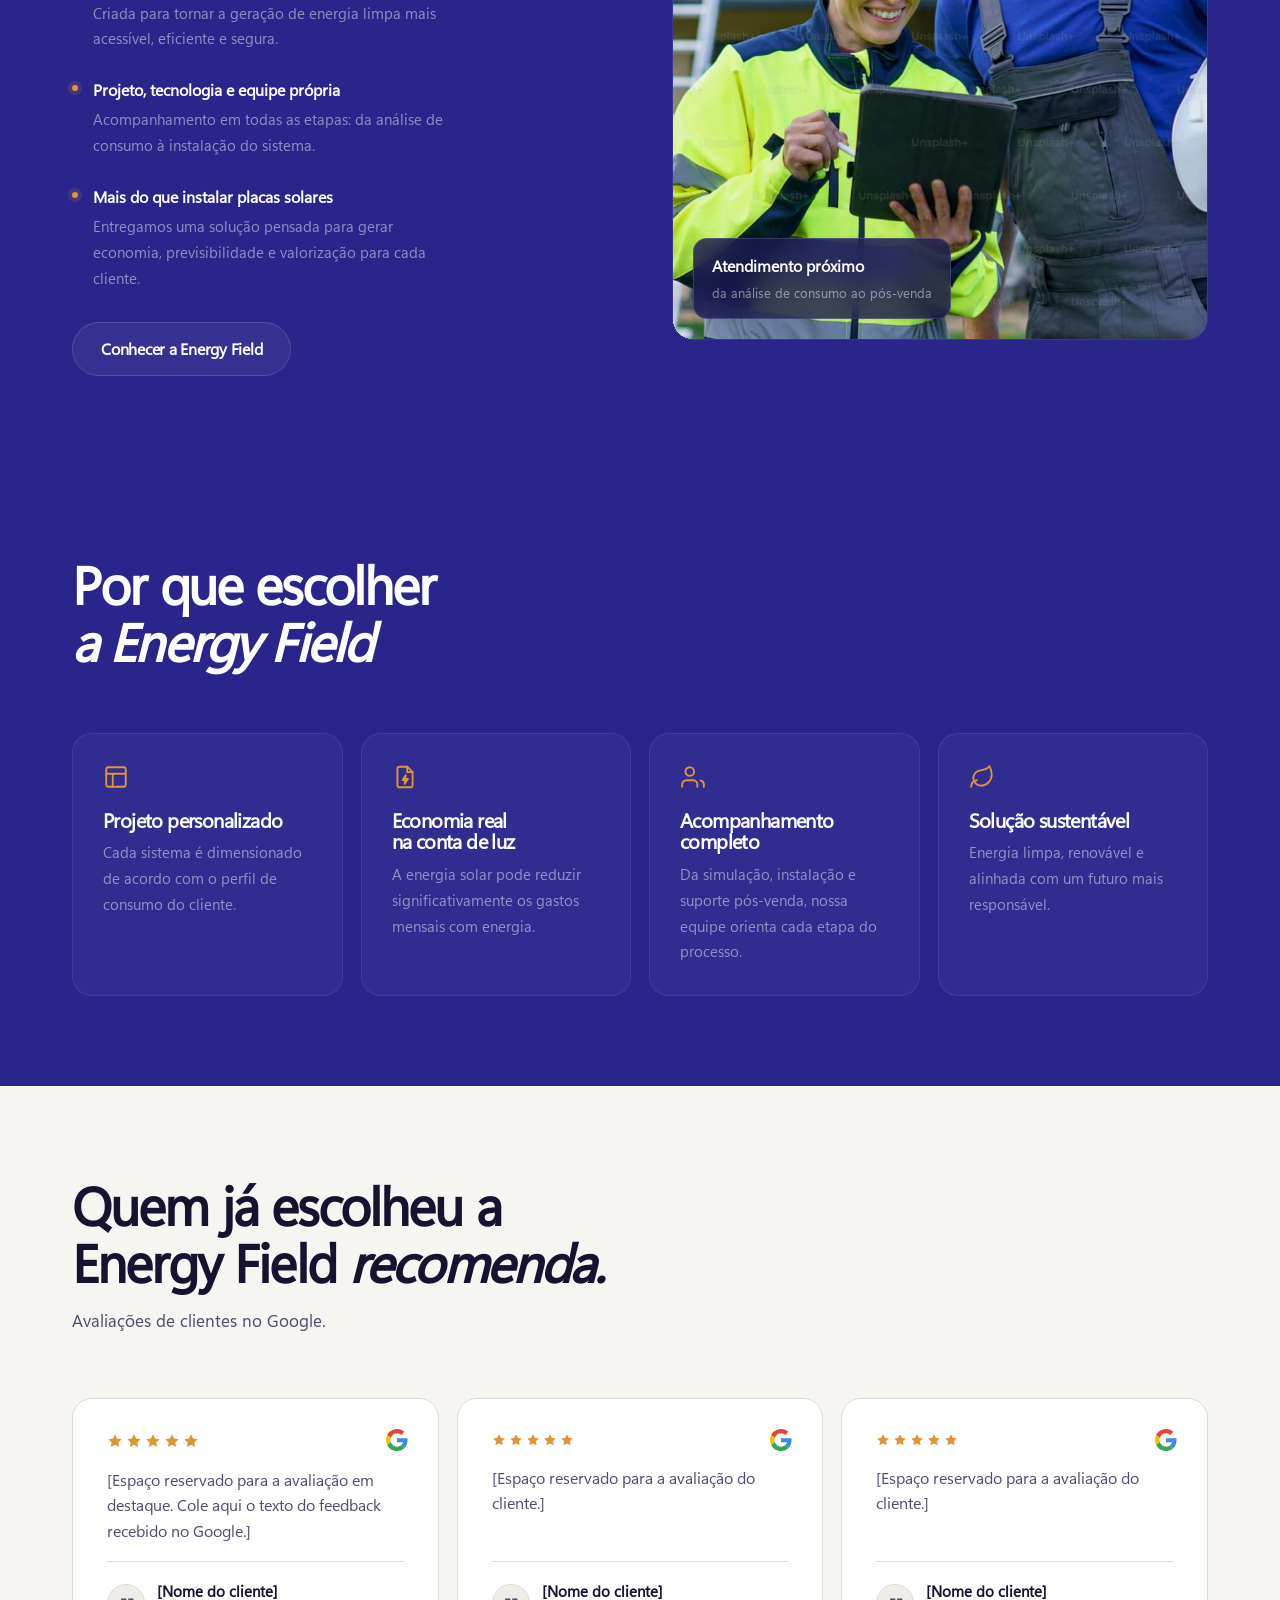
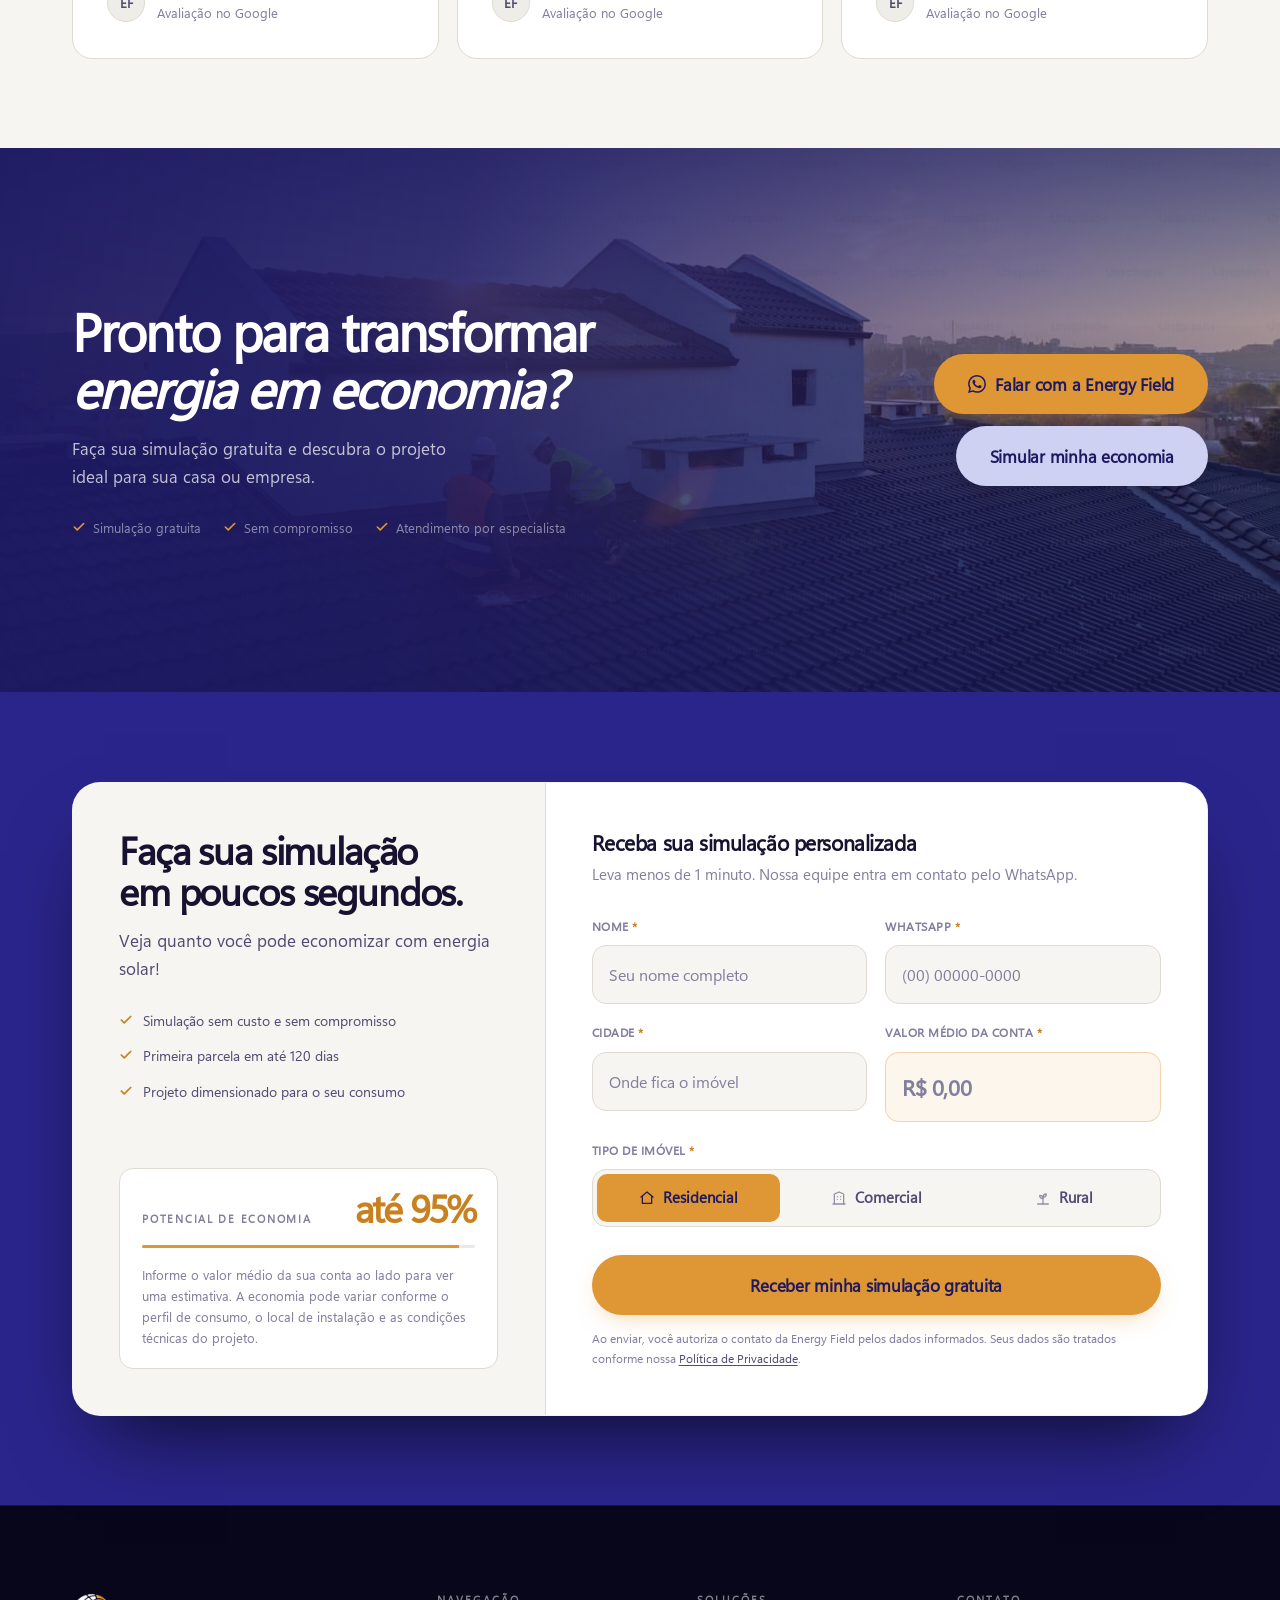
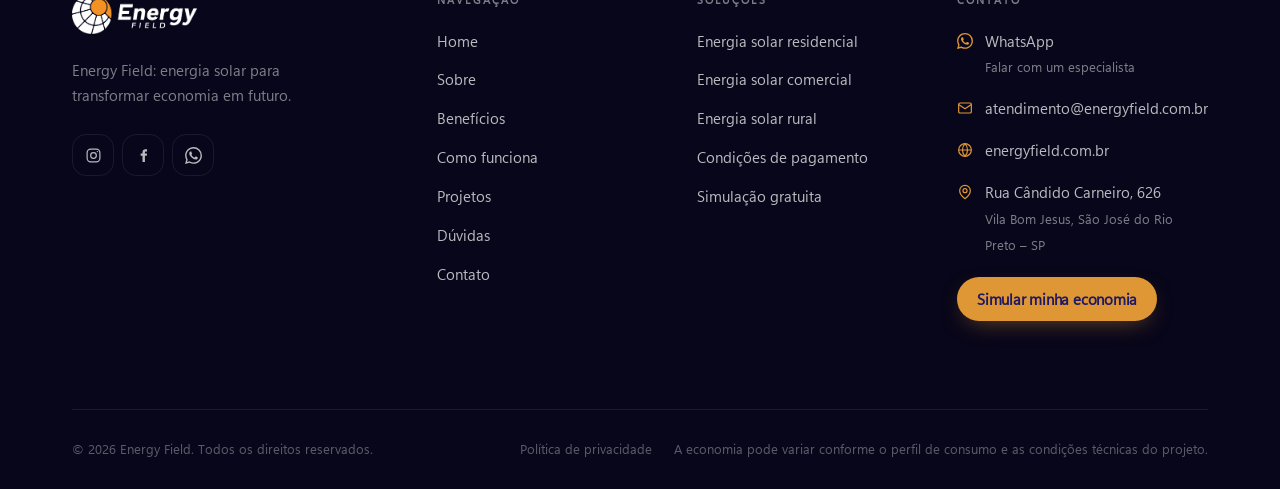
==== commit 2937d718: "Reestrutura a home, cria a página de FAQ e revisa seções-chave Calculadora de economia entre o Hero " ====
--- a/docs/index.html
+++ b/docs/index.html
@@ -67,8 +67,8 @@
         <li><a class="nav__link" href="#beneficios">Benefícios</a></li>
         <li><a class="nav__link" href="#como-funciona">Como funciona</a></li>
         <li><a class="nav__link" href="#projetos">Projetos</a></li>
-        <li><a class="nav__link" href="#faq">Dúvidas</a></li>
-        <li><a class="nav__link" href="#contato">Contato</a></li>
+        <li><a class="nav__link" href="faq.html">Dúvidas</a></li>
+        <li><a class="nav__link" href="#simulador">Contato</a></li>
       </ul>
     </nav>
 
@@ -92,8 +92,8 @@
       <li><a href="#beneficios">Benefícios <span>→</span></a></li>
       <li><a href="#como-funciona">Como funciona <span>→</span></a></li>
       <li><a href="#projetos">Projetos <span>→</span></a></li>
-      <li><a href="#faq">Dúvidas <span>→</span></a></li>
-      <li><a href="#contato">Contato <span>→</span></a></li>
+      <li><a href="faq.html">Dúvidas <span>→</span></a></li>
+      <li><a href="#simulador">Contato <span>→</span></a></li>
     </ul>
     <div class="mobile-nav__foot">
       <a class="btn btn--block" href="#simulador">Simular minha economia</a>
@@ -136,7 +136,7 @@
         <div class="btn-row" data-anim data-delay=".15">
           <a class="btn btn--lg" href="#simulador">Simular minha economia</a>
           <a class="btn btn--sky btn--lg" data-wa href="#" target="_blank" rel="noopener">
-            <svg width="18" height="18" viewBox="0 0 24 24" fill="currentColor"><path d="M12.04 2C6.58 2 2.13 6.45 2.13 11.91c0 1.75.46 3.45 1.32 4.95L2 22l5.25-1.38a9.9 9.9 0 0 0 4.79 1.22h.01c5.46 0 9.91-4.45 9.91-9.91C21.96 6.45 17.5 2 12.04 2z"/></svg>
+            <svg width="18" height="18" viewBox="0 0 24 24" fill="currentColor"><path d="M17.472 14.382c-.297-.149-1.758-.867-2.03-.967-.273-.099-.471-.148-.67.15-.197.297-.767.966-.94 1.164-.173.199-.347.223-.644.075-.297-.15-1.255-.463-2.39-1.475-.883-.788-1.48-1.761-1.653-2.059-.173-.297-.018-.458.13-.606.134-.133.298-.347.446-.52.149-.174.198-.298.298-.497.099-.198.05-.371-.025-.52-.075-.149-.669-1.612-.916-2.207-.242-.579-.487-.5-.669-.51-.173-.008-.371-.01-.57-.01-.198 0-.52.074-.792.372-.272.297-1.04 1.016-1.04 2.479 0 1.462 1.065 2.875 1.213 3.074.149.198 2.096 3.2 5.077 4.487.709.306 1.262.489 1.694.625.712.227 1.36.195 1.872.118.571-.085 1.758-.719 2.006-1.413.248-.694.248-1.289.173-1.413-.074-.124-.272-.198-.57-.347m-5.421 7.403h-.004a9.87 9.87 0 0 1-5.031-1.378l-.361-.214-3.741.982.998-3.648-.235-.374a9.86 9.86 0 0 1-1.51-5.26c.001-5.45 4.436-9.884 9.888-9.884 2.64 0 5.122 1.03 6.988 2.898a9.825 9.825 0 0 1 2.893 6.994c-.003 5.45-4.437 9.884-9.885 9.884m8.413-18.297A11.815 11.815 0 0 0 12.05 0C5.495 0 .16 5.335.157 11.892c0 2.096.547 4.142 1.588 5.945L.057 24l6.305-1.654a11.882 11.882 0 0 0 5.683 1.448h.005c6.554 0 11.89-5.335 11.893-11.893a11.821 11.821 0 0 0-3.48-8.413Z"/></svg>
             Falar com um especialista
           </a>
         </div>
@@ -165,14 +165,855 @@
 </section>
 
 <!-- =====================================================================
-     2. SIMULADOR
+     2. CALCULADORA DE ECONOMIA
+     Cálculo em tempo real: valor da conta × SAVINGS_PERCENTAGE (main.js).
+     Fica entre o Hero e o formulário de orçamento, conduzindo o visitante
+     da promessa para a estimativa e da estimativa para o lead.
+     ===================================================================== -->
+<section class="section section--tight calc glow" id="calculadora">
+  <div class="wrap">
+
+    <div class="sec-head calc__head" data-anim>
+      <h2 class="h2">Simule sua economia</h2>
+      <p class="lead">
+        Informe o valor médio da sua conta de energia e veja quanto você poderia economizar por mês.
+      </p>
+    </div>
+
+    <div class="calc__card" data-anim data-delay=".05">
+
+      <div class="calc__side">
+        <label class="calc__label" for="calc-conta">Valor da conta de energia</label>
+        <div class="calc__control">
+          <input class="calc__field" id="calc-conta" type="text" inputmode="decimal"
+                 autocomplete="off" placeholder="Ex: R$ 600,00"
+                 aria-describedby="calc-hint" data-calc-input>
+          <!-- O "R$" fica escondido enquanto o placeholder aparece, para não duplicar -->
+          <span class="calc__prefix" aria-hidden="true">R$</span>
+        </div>
+
+        <p class="calc__error" data-calc-error role="alert">
+          Digite um valor válido para calcular sua economia.
+        </p>
+
+        <button class="btn btn--lg calc__run" type="button" data-calc-run>
+          <span class="btn__spin" aria-hidden="true"></span>
+          <span class="btn__label">Calcular economia</span>
+        </button>
+
+        <p class="calc__hint" id="calc-hint">
+          Pode digitar com vírgula ou ponto — 600, 600,50 ou 1.200,00.
+        </p>
+      </div>
+
+      <div class="calc__out" data-calc-out>
+        <div class="calc__states" role="status">
+
+          <p class="calc__out-idle">
+            Informe o valor da sua conta e clique em <b>Calcular economia</b>.
+          </p>
+
+          <p class="calc__out-loading">
+            <span class="calc__dots" aria-hidden="true"><i></i><i></i><i></i></span>
+            Calculando...
+          </p>
+
+          <div class="calc__out-done">
+            <p class="calc__out-label">Você poderia economizar até</p>
+            <div class="calc__box">
+              <p class="calc__value">
+                <span data-calc-result>R$ 0,00</span><span class="calc__per">/mês</span>
+              </p>
+              <p class="calc__base">
+                sobre uma conta de <b data-calc-base>R$ 0,00</b>
+              </p>
+            </div>
+          </div>
+
+        </div>
+
+        <a class="btn btn--blue btn--lg calc__cta" href="#simulador" data-calc-cta>
+          Quero fazer meu orçamento
+        </a>
+      </div>
+
+    </div>
+
+    <p class="calc__legal">
+      Estimativa baseada em economia de até 85%. O valor final pode variar conforme consumo,
+      localização, projeto e condições técnicas.
+    </p>
+
+  </div>
+</section>
+
+
+<!-- =====================================================================
+     3. BENEFÍCIOS — bento
+     ===================================================================== -->
+<section class="section section--light" id="beneficios">
+  <div class="wrap">
+    <div class="sec-head sec-head--row" data-anim>
+      <div>
+        <h2 class="h1">Bons motivos para gerar <span class="accent-i">sua própria energia.</span></h2>
+      </div>
+      <p class="lead" style="max-width:36ch">
+        Energia solar é economia no presente e valorização no futuro, com tecnologia, sustentabilidade e
+        acompanhamento da nossa equipe do início ao fim.
+      </p>
+    </div>
+
+    <div class="bento">
+
+      <article class="tile tile--w4 tile--figure tile--mesh" data-anim>
+        <div>
+          <span class="tile__ico">
+            <svg viewBox="0 0 24 24" fill="none" stroke="currentColor" stroke-width="1.7" stroke-linecap="round" stroke-linejoin="round"><path d="M3 17l5-5 4 3 8-8"/><path d="M15 7h5v5"/></svg>
+          </span>
+          <div class="tile__big"><small>economia de</small>até 95%</div>
+        </div>
+        <div>
+          <h3>Economia na conta de luz</h3>
+          <p>Com um projeto bem dimensionado, a redução na conta de energia pode chegar a até 95%, conforme o perfil de consumo.</p>
+        </div>
+      </article>
+
+      <article class="tile tile--photo" data-anim data-delay=".05">
+        <img src="assets/img/residencial-moderna.jpg" loading="lazy" width="1500" height="1000"
+             alt="Telhado residencial com módulos fotovoltaicos instalados">
+        <h3>Valorização do imóvel</h3>
+        <p>Agrega economia, tecnologia e sustentabilidade à propriedade.</p>
+      </article>
+
+      <article class="tile" data-anim>
+        <span class="tile__ico">
+          <svg viewBox="0 0 24 24" fill="none" stroke="currentColor" stroke-width="1.7" stroke-linecap="round" stroke-linejoin="round"><path d="M7 20.5h10"/><path d="M10 20.5c5.5-2.5.8-6.4 3-10"/><path d="M9.5 9.4c1.1.8 1.8 2.2 2.3 3.7-2.3.5-4.1.4-5.2-.4-1.1-.8-1.8-2.2-2.3-3.7 2.3-.5 4.1-.4 5.2.4z"/><path d="M14.1 6a7 7 0 0 0-1.1 4c1.9-.1 3.3-.6 4.3-1.4 1-1 1.6-2.3 1.7-4.6-2.7.1-4 1-4.9 2z"/></svg>
+        </span>
+        <h3>Energia limpa e sustentável</h3>
+        <p>Fonte renovável que reduz impacto ambiental e coloca sua casa ou empresa alinhada a um futuro mais responsável.</p>
+      </article>
+
+      <article class="tile" data-anim data-delay=".05">
+        <span class="tile__ico">
+          <svg viewBox="0 0 24 24" fill="none" stroke="currentColor" stroke-width="1.7" stroke-linecap="round" stroke-linejoin="round"><path d="M20.9 15.1a2.2 2.2 0 0 1 0 3.1l-2.7 2.7a2.2 2.2 0 0 1-3.1 0L3.1 9a2.2 2.2 0 0 1 0-3.1l2.7-2.7a2.2 2.2 0 0 1 3.1 0z"/><path d="m14.5 12.5 1.8-1.8M11.3 9.3l1.8-1.8M8.1 6.1l1.8-1.8M17.7 15.7l1.8-1.8"/></svg>
+        </span>
+        <h3>Projeto personalizado</h3>
+        <p>Cada sistema é dimensionado de acordo com o consumo real do cliente. Nada de solução genérica.</p>
+      </article>
+
+      <article class="tile" data-anim data-delay=".1">
+        <span class="tile__ico">
+          <svg viewBox="0 0 24 24" fill="none" stroke="currentColor" stroke-width="1.7" stroke-linecap="round" stroke-linejoin="round"><path d="M4 13v-1a8 8 0 0 1 16 0v1"/><rect x="2" y="13" width="5" height="6.5" rx="1.8"/><rect x="17" y="13" width="5" height="6.5" rx="1.8"/><path d="M19.5 19.5v.8a2.2 2.2 0 0 1-2.2 2.2H13.5"/></svg>
+        </span>
+        <h3>Instalação com equipe especializada</h3>
+        <p>Profissionais preparados cuidam de cada etapa da instalação, com segurança e organização.</p>
+      </article>
+
+      <article class="tile tile--w3" data-anim>
+        <span class="tile__ico">
+          <svg viewBox="0 0 24 24" fill="none" stroke="currentColor" stroke-width="1.7" stroke-linecap="round" stroke-linejoin="round"><path d="M22 12h-4l-3 9L9 3l-3 9H2"/></svg>
+        </span>
+        <h3>Acompanhamento completo</h3>
+        <p>Da simulação ao pós-venda, nossa equipe orienta você em cada etapa do processo.</p>
+      </article>
+
+      <article class="tile tile--w3 tile--photo" data-anim data-delay=".05">
+        <img src="assets/img/instalacao-detalhe.jpg" loading="lazy" width="1500" height="1000"
+             alt="Instalador aplicando vedação na fixação dos trilhos do sistema">
+        <h3>Execução conferida em campo</h3>
+        <p>Cada ponto de fixação recebe tratamento antes da entrega do sistema.</p>
+      </article>
+
+    </div>
+  </div>
+</section>
+
+<!-- =====================================================================
+     4. CONDIÇÃO COMERCIAL
+     ===================================================================== -->
+<section class="section offer glow" id="condicoes">
+  <div class="offer__media">
+    <img src="assets/img/casa-fim-de-tarde.jpg" loading="lazy" width="1500" height="1000" alt="">
+  </div>
+
+  <div class="wrap">
+    <div class="offer__content" data-anim>
+      <h2 class="h1">As melhores condições <span class="accent-i">para você!</span></h2>
+
+      <div class="offer__figure">
+        <p class="offer__count"><b data-count="120">0</b> <em>dias</em></p>
+        <span>para o pagamento da primeira parcela</span>
+      </div>
+
+      <p class="lead">
+        Na Energy Field, a <b>primeira parcela pode ser paga em até 120 dias</b>, com
+        parcelas menores que o valor da sua conta de energia.
+      </p>
+
+      <div class="btn-row mt-3">
+        <a class="btn btn--lg" href="#simulador">Quero uma simulação gratuita</a>
+      </div>
+
+      <p class="note-legal">Sujeito à análise e condições de aprovação.</p>
+    </div>
+  </div>
+</section>
+
+<!-- =====================================================================
+     5. PARA QUEM É
+     =====================================================================
+     Para desativar o bloco Rural, remova o <article> "Rural / Produtor".
+     ===================================================================== -->
+<section class="section section--light glow" id="para-quem">
+  <div class="wrap">
+    <div class="sec-head" data-anim>
+      <h2 class="h1">Energia solar para casa, empresa <span class="accent-i">ou propriedade.</span></h2>
+      <p class="lead">Cada perfil tem uma necessidade de consumo diferente, e por isso um projeto diferente.</p>
+    </div>
+
+    <div class="audience">
+
+      <article class="aud" data-anim>
+        <img src="assets/img/residencial-casa.jpg" loading="lazy" width="1500" height="1000"
+             alt="Casa residencial com módulos fotovoltaicos instalados no telhado">
+
+        <div class="aud__top">
+          <span class="aud__num" aria-hidden="true">01</span>
+          <p class="aud__tag">Residencial</p>
+        </div>
+
+        <div class="aud__body">
+          <h3>Residencial</h3>
+
+          <!-- Recolhido no estado compacto; abre no hover ou no foco por teclado -->
+          <div class="aud__reveal">
+            <div class="aud__reveal-in">
+              <p>Para quem quer reduzir a conta de luz de casa.</p>
+            </div>
+          </div>
+
+          <a class="aud__go" href="#simulador">
+            <span class="sr-only">Simular economia da minha casa</span>
+            <svg width="17" height="17" viewBox="0 0 24 24" fill="none" stroke="currentColor" stroke-width="2.2" stroke-linecap="round" stroke-linejoin="round"><path d="M7 17 17 7"/><path d="M8 7h9v9"/></svg>
+          </a>
+        </div>
+      </article>
+
+      <article class="aud" data-anim data-delay=".06">
+        <img src="assets/img/comercial-galpao.jpg" loading="lazy" width="1500" height="1000"
+             alt="Cobertura de galpão comercial coberta por módulos fotovoltaicos">
+
+        <div class="aud__top">
+          <span class="aud__num" aria-hidden="true">02</span>
+          <p class="aud__tag">Comercial</p>
+        </div>
+
+        <div class="aud__body">
+          <h3>Comercial</h3>
+
+          <!-- Recolhido no estado compacto; abre no hover ou no foco por teclado -->
+          <div class="aud__reveal">
+            <div class="aud__reveal-in">
+              <p>Para empresas que querem previsibilidade e economia.</p>
+            </div>
+          </div>
+
+          <a class="aud__go" href="#simulador">
+            <span class="sr-only">Simular economia da minha empresa</span>
+            <svg width="17" height="17" viewBox="0 0 24 24" fill="none" stroke="currentColor" stroke-width="2.2" stroke-linecap="round" stroke-linejoin="round"><path d="M7 17 17 7"/><path d="M8 7h9v9"/></svg>
+          </a>
+        </div>
+      </article>
+
+      <article class="aud" data-anim data-delay=".12">
+        <img src="assets/img/rural-lavoura.jpg" loading="lazy" width="1500" height="1000"
+             alt="Fileira de módulos fotovoltaicos instalada ao lado de uma lavoura">
+
+        <div class="aud__top">
+          <span class="aud__num" aria-hidden="true">03</span>
+          <p class="aud__tag">Rural / Produtor</p>
+        </div>
+
+        <div class="aud__body">
+          <h3>Rural / Produtor</h3>
+
+          <!-- Recolhido no estado compacto; abre no hover ou no foco por teclado -->
+          <div class="aud__reveal">
+            <div class="aud__reveal-in">
+              <p>Para quem precisa de energia para operação, produção e redução de custos.</p>
+            </div>
+          </div>
+
+          <a class="aud__go" href="#simulador">
+            <span class="sr-only">Simular economia da propriedade</span>
+            <svg width="17" height="17" viewBox="0 0 24 24" fill="none" stroke="currentColor" stroke-width="2.2" stroke-linecap="round" stroke-linejoin="round"><path d="M7 17 17 7"/><path d="M8 7h9v9"/></svg>
+          </a>
+        </div>
+      </article>
+
+    </div>
+  </div>
+</section>
+
+<!-- =====================================================================
+     6. COMO FUNCIONA
+     ===================================================================== -->
+<section class="section section--light how" id="como-funciona">
+  <div class="wrap">
+    <div class="sec-head sec-head--row" data-anim>
+      <div>
+        <h2 class="h1">Do primeiro contato até <span class="accent-i">a sua economia.</span></h2>
+      </div>
+      <a class="btn btn--ghost" href="#simulador">Começar pela simulação</a>
+    </div>
+
+    <div class="flow">
+      <div class="flow__track">
+
+        <article class="step" data-anim>
+          <span class="step__num" aria-hidden="true">01</span>
+          <span class="step__icon" aria-hidden="true">
+            <svg width="34" height="34" viewBox="0 0 24 24" fill="none" stroke="currentColor" stroke-width="1.6" stroke-linecap="round" stroke-linejoin="round"><path d="M8 2.5h8a1.2 1.2 0 0 1 1.2 1.2v2.6H6.8V3.7A1.2 1.2 0 0 1 8 2.5z"/><path d="M17.2 4.5H18a2 2 0 0 1 2 2v13a2 2 0 0 1-2 2H6a2 2 0 0 1-2-2v-13a2 2 0 0 1 2-2h.8"/><path d="M8.5 12h7M8.5 16h4.5"/></svg>
+          </span>
+          <h3>Você solicita a simulação</h3>
+          <p>Preenche o formulário com seus dados e o valor médio da conta. Leva menos de 1 minuto.</p>
+        </article>
+
+        <article class="step" data-anim data-delay=".05">
+          <span class="step__num" aria-hidden="true">02</span>
+          <span class="step__icon" aria-hidden="true">
+            <svg width="34" height="34" viewBox="0 0 24 24" fill="none" stroke="currentColor" stroke-width="1.6" stroke-linecap="round" stroke-linejoin="round"><path d="M3.5 20.5h17"/><path d="M7.5 20.5v-5.5M12 20.5v-11M16.5 20.5v-8"/></svg>
+          </span>
+          <h3>Analisamos seu consumo</h3>
+          <p>Estudamos seu perfil de consumo e as condições do local para dimensionar o sistema certo.</p>
+        </article>
+
+        <article class="step" data-anim data-delay=".010">
+          <span class="step__num" aria-hidden="true">03</span>
+          <span class="step__icon" aria-hidden="true">
+            <svg width="34" height="34" viewBox="0 0 24 24" fill="none" stroke="currentColor" stroke-width="1.6" stroke-linecap="round" stroke-linejoin="round"><circle cx="12" cy="5" r="2.4"/><path d="M3 21h18"/><path d="M6.4 21 8 11.6h8L17.6 21"/><path d="M7.3 16.3h9.4M12 11.6V21"/></svg>
+          </span>
+          <h3>Criamos o projeto ideal</h3>
+          <p>Você recebe uma proposta personalizada, com estimativa de economia e condições de pagamento.</p>
+        </article>
+
+        <article class="step" data-anim data-delay=".015">
+          <span class="step__num" aria-hidden="true">04</span>
+          <span class="step__icon" aria-hidden="true">
+            <svg width="34" height="34" viewBox="0 0 24 24" fill="none" stroke="currentColor" stroke-width="1.6" stroke-linecap="round" stroke-linejoin="round"><path d="M14.7 6.3a1 1 0 0 0 0 1.4l1.6 1.6a1 1 0 0 0 1.4 0l3.77-3.77a6 6 0 0 1-7.94 7.94l-6.91 6.91a2.12 2.12 0 0 1-3-3l6.91-6.91a6 6 0 0 1 7.94-7.94l-3.76 3.76z"/></svg>
+          </span>
+          <h3>Instalamos o sistema</h3>
+          <p>Nossa equipe especializada executa a instalação e acompanha as etapas junto à concessionária.</p>
+        </article>
+
+        <article class="step" data-anim data-delay=".020">
+          <span class="step__num" aria-hidden="true">05</span>
+          <span class="step__icon" aria-hidden="true">
+            <svg width="34" height="34" viewBox="0 0 24 24" fill="none" stroke="currentColor" stroke-width="1.6" stroke-linecap="round" stroke-linejoin="round"><path d="M21.5 17 13.5 9 9 13.5 2.5 7"/><path d="M15.5 17h6v-6"/></svg>
+          </span>
+          <h3>Você começa a economizar</h3>
+          <p>O sistema entra em operação e sua conta de energia passa a refletir a geração própria.</p>
+        </article>
+
+      </div>
+    </div>
+  </div>
+</section>
+
+<!-- =====================================================================
+     7. NÚMEROS
+     =====================================================================
+     Para atualizar um número, troque o valor de data-count. O texto dentro
+     do <span> é só o estado inicial da contagem. Use data-decimals quando o
+     número tiver casas decimais, como o 2,5 de "R$ 2,5M".
+     ===================================================================== -->
+<section class="section section--tight section--dark" id="numeros">
+  <div class="wrap">
+    <div class="sec-head" data-anim>
+      <h2 class="h1">Resultados que <span class="accent-i">geram confiança.</span></h2>
+    </div>
+
+    <div class="numeros" data-anim>
+
+      <figure class="numeros__foto">
+        <img src="assets/img/equipe-tecnica.jpg" loading="lazy" width="1500" height="1000"
+             alt="" aria-hidden="true">
+      </figure>
+
+      <div class="stat stat--tall">
+        <div class="stat__num"><i>+</i><i class="stat__unit">R$</i><span data-count="2.5" data-decimals="1">0,0</span><i class="stat__unit">M</i></div>
+        <p class="stat__label">Gerados em economia para nossos clientes</p>
+      </div>
+
+      <div class="stat">
+        <div class="stat__num"><i>+</i><span data-count="5000">0</span></div>
+        <p class="stat__label">Placas instaladas</p>
+      </div>
+
+      <div class="stat">
+        <div class="stat__num"><i>+</i><span data-count="400">0</span></div>
+        <p class="stat__label">Clientes atendidos</p>
+      </div>
+
+    </div>
+  </div>
+</section>
+
+<!-- =====================================================================
+     8. PROJETOS
+     ===================================================================== -->
+<section class="section section--light" id="projetos">
+  <div class="wrap">
+    <div class="sec-head" data-anim>
+      <div>
+        <h2 class="h1">Projetos instalados <span class="accent-i">pela Energy Field</span></h2>
+        <p class="lead">
+          Cada sistema é desenvolvido de acordo com o perfil de consumo do cliente, garantindo eficiência,
+          economia e aproveitamento inteligente da energia solar. Alguns dos sistemas já instalados pela
+          nossa equipe em São José do Rio Preto e região.
+        </p>
+      </div>
+    </div>
+
+
+  </div>
+
+  <div class="fita" id="fita-projetos" data-fita="auto" data-anim>
+    <div class="fita__pista">
+
+      <article class="proj" data-cat="acima10">
+        <div class="proj__media">
+          <img src="assets/img/projetos/15-supermercado-sales.jpg" loading="lazy" width="1200" height="1298"
+               alt="Sistema fotovoltaico instalado pela Energy Field em Supermercado Sales, São José do Rio Preto">
+          <span class="proj__tag">Comercial</span>
+          <span class="proj__kwp">26,02 kWp</span>
+        </div>
+        <div class="proj__body">
+          <h3>Supermercado Sales</h3>
+          <p class="proj__local">São José do Rio Preto</p>
+          <dl class="proj__dados">
+            <div><dt>Sistema</dt><dd>43 placas de 605W</dd></div>
+            <div><dt>Geração</dt><dd>3.202 kWh/mês</dd></div>
+            <div class="is-eco"><dt>Economia por ano</dt><dd>R$ 33.813,12</dd></div>
+          </dl>
+        </div>
+      </article>
+
+      <article class="proj" data-cat="acima10">
+        <div class="proj__media">
+          <img src="assets/img/projetos/01-clinica-medica.jpg" loading="lazy" width="1200" height="1298"
+               alt="Sistema fotovoltaico instalado pela Energy Field em Clínica Médica – Centro, Monte Aprazível">
+          <span class="proj__tag">Comercial</span>
+          <span class="proj__kwp">15,40 kWp</span>
+        </div>
+        <div class="proj__body">
+          <h3>Clínica Médica – Centro</h3>
+          <p class="proj__local">Monte Aprazível</p>
+          <dl class="proj__dados">
+            <div><dt>Sistema</dt><dd>28 placas de 550W</dd></div>
+            <div><dt>Geração</dt><dd>1896 kWh/mês</dd></div>
+            <div class="is-eco"><dt>Economia por ano</dt><dd>R$ 20.022,27</dd></div>
+          </dl>
+        </div>
+      </article>
+
+      <article class="proj" data-cat="acima10">
+        <div class="proj__media">
+          <img src="assets/img/projetos/02-condominio-terra-vista.jpg" loading="lazy" width="1200" height="1298"
+               alt="Sistema fotovoltaico instalado pela Energy Field em Condomínio Terra Vista, Mirassol">
+          <span class="proj__tag">Residencial</span>
+          <span class="proj__kwp">11,00 kWp</span>
+        </div>
+        <div class="proj__body">
+          <h3>Condomínio Terra Vista</h3>
+          <p class="proj__local">Mirassol</p>
+          <dl class="proj__dados">
+            <div><dt>Sistema</dt><dd>20 placas de 550W</dd></div>
+            <div><dt>Geração</dt><dd>1354 kWh/mês</dd></div>
+            <div class="is-eco"><dt>Economia por ano</dt><dd>R$ 14.301,62</dd></div>
+          </dl>
+        </div>
+      </article>
+
+      <article class="proj" data-cat="ate10">
+        <div class="proj__media">
+          <img src="assets/img/projetos/24-condominio-maria-julia.jpg" loading="lazy" width="1200" height="1298"
+               alt="Sistema fotovoltaico instalado pela Energy Field em Condomínio Maria Julia, São José do Rio Preto">
+          <span class="proj__tag">Residencial</span>
+          <span class="proj__kwp">8,80 kWp</span>
+        </div>
+        <div class="proj__body">
+          <h3>Condomínio Maria Julia</h3>
+          <p class="proj__local">São José do Rio Preto</p>
+          <dl class="proj__dados">
+            <div><dt>Sistema</dt><dd>16 placas de 550W</dd></div>
+            <div><dt>Geração</dt><dd>1082,40 kWh/mês</dd></div>
+            <div class="is-eco"><dt>Economia por ano</dt><dd>R$ 11.560,03</dd></div>
+          </dl>
+        </div>
+      </article>
+
+      <article class="proj" data-cat="ate10">
+        <div class="proj__media">
+          <img src="assets/img/projetos/13-jardim-municipal.jpg" loading="lazy" width="1200" height="1298"
+               alt="Sistema fotovoltaico instalado pela Energy Field em Jardim Municipal, São José do Rio Preto">
+          <span class="proj__tag">Residencial</span>
+          <span class="proj__kwp">7,84 kWp</span>
+        </div>
+        <div class="proj__body">
+          <h3>Jardim Municipal</h3>
+          <p class="proj__local">São José do Rio Preto</p>
+          <dl class="proj__dados">
+            <div><dt>Sistema</dt><dd>14 placas de 560W</dd></div>
+            <div><dt>Geração</dt><dd>965 kWh/mês</dd></div>
+            <div class="is-eco"><dt>Economia por ano</dt><dd>R$ 10.193,04</dd></div>
+          </dl>
+        </div>
+      </article>
+
+      <article class="proj" data-cat="ate10">
+        <div class="proj__media">
+          <img src="assets/img/projetos/22-village-damha-3.jpg" loading="lazy" width="1200" height="1298"
+               alt="Sistema fotovoltaico instalado pela Energy Field em Village Damha 3, São José do Rio Preto">
+          <span class="proj__tag">Residencial</span>
+          <span class="proj__kwp">5,04 kWp</span>
+        </div>
+        <div class="proj__body">
+          <h3>Village Damha 3</h3>
+          <p class="proj__local">São José do Rio Preto</p>
+          <dl class="proj__dados">
+            <div><dt>Sistema</dt><dd>9 placas de 560W</dd></div>
+            <div><dt>Geração</dt><dd>620 kWh/mês</dd></div>
+            <div class="is-eco"><dt>Economia por ano</dt><dd>R$ 6.552,74</dd></div>
+          </dl>
+        </div>
+      </article>
+
+      <article class="proj" data-cat="ate10">
+        <div class="proj__media">
+          <img src="assets/img/projetos/19-vila-elvira.jpg" loading="lazy" width="1200" height="1298"
+               alt="Sistema fotovoltaico instalado pela Energy Field em Vila Elvira, São José do Rio Preto">
+          <span class="proj__tag">Residencial</span>
+          <span class="proj__kwp">5,04 kWp</span>
+        </div>
+        <div class="proj__body">
+          <h3>Vila Elvira</h3>
+          <p class="proj__local">São José do Rio Preto</p>
+          <dl class="proj__dados">
+            <div><dt>Sistema</dt><dd>9 placas de 560W</dd></div>
+            <div><dt>Geração</dt><dd>620 kWh/mês</dd></div>
+            <div class="is-eco"><dt>Economia por ano</dt><dd>R$ 6.552,74</dd></div>
+          </dl>
+        </div>
+      </article>
+
+      <article class="proj" data-cat="ate10">
+        <div class="proj__media">
+          <img src="assets/img/projetos/27-mirassolandia.jpg" loading="lazy" width="1200" height="1298"
+               alt="Sistema fotovoltaico instalado pela Energy Field em Mirassolândia, SP">
+          <span class="proj__tag">Residencial</span>
+          <span class="proj__kwp">5,50 kWp</span>
+        </div>
+        <div class="proj__body">
+          <h3>Mirassolândia</h3>
+          <p class="proj__local">SP</p>
+          <dl class="proj__dados">
+            <div><dt>Sistema</dt><dd>10 placas de 550W</dd></div>
+            <div><dt>Geração</dt><dd>676 kWh/mês</dd></div>
+            <div class="is-eco"><dt>Economia por ano</dt><dd>R$ 7.225,02</dd></div>
+          </dl>
+        </div>
+      </article>
+    </div>
+  </div>
+
+  <div class="wrap">
+    <div class="fita-controle" data-anim>
+      <div class="fita-setas">
+        <button class="fita-seta" type="button" data-fita-nav="prev" data-alvo="fita-projetos"
+                aria-controls="fita-projetos" aria-label="Ver projeto anterior">
+          <svg viewBox="0 0 24 24" aria-hidden="true" focusable="false">
+            <path d="M15 4l-8 8 8 8" fill="none" stroke="currentColor" stroke-width="2.4"
+                  stroke-linecap="round" stroke-linejoin="round"/>
+          </svg>
+        </button>
+        <button class="fita-seta" type="button" data-fita-nav="next" data-alvo="fita-projetos"
+                aria-controls="fita-projetos" aria-label="Ver próximo projeto">
+          <svg viewBox="0 0 24 24" aria-hidden="true" focusable="false">
+            <path d="M9 4l8 8-8 8" fill="none" stroke="currentColor" stroke-width="2.4"
+                  stroke-linecap="round" stroke-linejoin="round"/>
+          </svg>
+        </button>
+      </div>
+      <a class="link-arrow" href="projetos.html">
+        Ver todos os projetos
+        <svg width="15" height="15" viewBox="0 0 24 24" fill="none" stroke="currentColor" stroke-width="2.2" stroke-linecap="round" stroke-linejoin="round"><path d="M5 12h14M13 6l6 6-6 6"/></svg>
+      </a>
+    </div>
+  </div>
+</section>
+
+<!-- =====================================================================
+     9. FAIXA
+     ===================================================================== -->
+<section class="ribbon">
+  <div class="wrap ribbon__inner">
+    <p data-anim>Primeira parcela em até 120 dias e parcelas que podem ser menores que sua conta de energia.</p>
+    <a class="btn btn--white" href="#simulador" data-anim>Simular agora</a>
+  </div>
+</section>
+
+<!-- =====================================================================
+     10. SOBRE
+     ===================================================================== -->
+<section class="section section--tight section--dark" id="sobre">
+  <div class="wrap">
+    <div class="split">
+
+      <div data-anim>
+        <h2 class="h1">Energia solar para transformar <span class="accent-i">economia em futuro.</span></h2>
+        <p class="lead mt-2">
+          A Energy Field desenvolve soluções em energia solar para residências, empresas e propriedades que buscam
+          reduzir custos, gerar a própria energia e investir em um consumo mais inteligente e sustentável.
+        </p>
+
+        <ul class="checklist">
+          <li>
+            <i aria-hidden="true"></i>
+            <div>
+              <strong>Especialistas em energia solar fotovoltaica</strong>
+              <p>Criada para tornar a geração de energia limpa mais acessível, eficiente e segura.</p>
+            </div>
+          </li>
+          <li>
+            <i aria-hidden="true"></i>
+            <div>
+              <strong>Projeto, tecnologia e equipe própria</strong>
+              <p>Acompanhamento em todas as etapas: da análise de consumo à instalação do sistema.</p>
+            </div>
+          </li>
+          <li>
+            <i aria-hidden="true"></i>
+            <div>
+              <strong>Mais do que instalar placas solares</strong>
+              <p>Entregamos uma solução pensada para gerar economia, previsibilidade e valorização para cada cliente.</p>
+            </div>
+          </li>
+        </ul>
+
+        <div class="btn-row mt-3">
+          <a class="btn btn--ghost" href="sobre.html">Conhecer a Energy Field</a>
+        </div>
+      </div>
+
+      <div class="split__media" data-anim data-delay=".08">
+        <div class="frame frame--tall">
+          <img src="assets/img/equipe-tecnica.jpg" loading="lazy" width="1500" height="1000" data-parallax="0.03"
+               alt="Dupla técnica da Energy Field conferindo o projeto durante a instalação">
+          <div class="frame__badge">
+            <b>Atendimento próximo</b>
+            <small>da análise de consumo ao pós-venda</small>
+          </div>
+        </div>
+      </div>
+
+    </div>
+  </div>
+</section>
+
+<!-- =====================================================================
+     11. POR QUE ESCOLHER
+     ===================================================================== -->
+<section class="section section--tight section--dark meshed" id="diferenciais">
+  <div class="wrap">
+    <div class="sec-head" data-anim>
+      <h2 class="h1">Por que escolher <span class="accent-i">a Energy Field</span></h2>
+    </div>
+
+    <div class="grid grid-4">
+
+      <article class="card" data-anim>
+        <span class="card__icon">
+          <svg viewBox="0 0 24 24" fill="none" stroke="currentColor" stroke-width="1.7" stroke-linecap="round" stroke-linejoin="round"><rect x="3" y="3" width="18" height="18" rx="2"/><path d="M3 9h18M9 21V9"/></svg>
+        </span>
+        <h3>Projeto personalizado</h3>
+        <p>Cada sistema é dimensionado de acordo com o perfil de consumo do cliente.</p>
+      </article>
+
+      <article class="card" data-anim data-delay=".05">
+        <span class="card__icon">
+          <svg viewBox="0 0 24 24" fill="none" stroke="currentColor" stroke-width="1.7" stroke-linecap="round" stroke-linejoin="round"><path d="M14 2.5H7a2 2 0 0 0-2 2v15a2 2 0 0 0 2 2h10a2 2 0 0 0 2-2V7.5z"/><path d="M14 2.5v5h5"/><path d="M12.6 10.4 9.8 14.9h2.6l-.8 3.5 3.2-4.7h-2.6z"/></svg>
+        </span>
+        <h3>Economia real na conta de luz</h3>
+        <p>A energia solar pode reduzir significativamente os gastos mensais com energia.</p>
+      </article>
+
+      <article class="card" data-anim data-delay=".1">
+        <span class="card__icon">
+          <svg viewBox="0 0 24 24" fill="none" stroke="currentColor" stroke-width="1.7" stroke-linecap="round" stroke-linejoin="round"><path d="M16 21v-2a4 4 0 0 0-4-4H6a4 4 0 0 0-4 4v2"/><circle cx="9" cy="7" r="4"/><path d="M22 21v-2a4 4 0 0 0-3-3.87"/></svg>
+        </span>
+        <h3>Acompanhamento completo</h3>
+        <p>Da simulação, instalação e suporte pós-venda, nossa equipe orienta cada etapa do processo.</p>
+      </article>
+
+      <article class="card" data-anim data-delay=".15">
+        <span class="card__icon">
+          <svg viewBox="0 0 24 24" fill="none" stroke="currentColor" stroke-width="1.7" stroke-linecap="round" stroke-linejoin="round"><path d="M11 20A7 7 0 0 1 9.8 6.1C15.5 5 17 4.48 19 2c1 2 2 4.18 2 8 0 5.5-4.78 10-10 10z"/><path d="M2 21c0-3 1.85-5.36 5.08-6"/></svg>
+        </span>
+        <h3>Solução sustentável</h3>
+        <p>Energia limpa, renovável e alinhada com um futuro mais responsável.</p>
+      </article>
+
+    </div>
+  </div>
+</section>
+
+<!-- =====================================================================
+     12. PROVA SOCIAL
+     =====================================================================
+     >>> ATUALIZAR DEPOIS <<<
+     Cards são PLACEHOLDERS editáveis. Nenhum depoimento foi inventado.
+     Substitua nome e texto pelas avaliações reais do Google.
+     ===================================================================== -->
+<section class="section section--tight section--light" id="depoimentos">
+  <div class="wrap">
+    <div class="sec-head" data-anim>
+      <h2 class="h1">Quem já escolheu a Energy Field <span class="accent-i">recomenda.</span></h2>
+      <p class="lead">Avaliações de clientes no Google.</p>
+    </div>
+
+    <div class="reviews">
+
+      <article class="review" data-anim>
+        <span class="review__g" aria-hidden="true">
+          <svg viewBox="0 0 48 48" width="22" height="22">
+            <path fill="#EA4335" d="M24 9.5c3.54 0 6.71 1.22 9.21 3.6l6.85-6.85C35.9 2.38 30.47 0 24 0 14.62 0 6.51 5.38 2.56 13.22l7.98 6.19C12.43 13.72 17.74 9.5 24 9.5z"/>
+            <path fill="#4285F4" d="M46.98 24.55c0-1.57-.15-3.09-.38-4.55H24v9.02h12.94c-.58 2.96-2.26 5.48-4.78 7.18l7.73 6c4.51-4.18 7.09-10.36 7.09-17.65z"/>
+            <path fill="#FBBC05" d="M10.53 28.59c-.48-1.45-.76-2.99-.76-4.59s.27-3.14.76-4.59l-7.98-6.19C.92 16.46 0 20.12 0 24c0 3.88.92 7.54 2.56 10.78l7.97-6.19z"/>
+            <path fill="#34A853" d="M24 48c6.48 0 11.93-2.13 15.89-5.81l-7.73-6c-2.15 1.45-4.92 2.3-8.16 2.3-6.26 0-11.57-4.22-13.47-9.91l-7.98 6.19C6.51 42.62 14.62 48 24 48z"/>
+          </svg>
+        </span>
+        <div class="stars" aria-label="5 de 5 estrelas">
+          <svg width="16" height="16" viewBox="0 0 24 24" fill="currentColor"><path d="m12 2 3.1 6.3 6.9 1-5 4.9 1.2 6.8L12 17.8 5.8 21l1.2-6.8-5-4.9 6.9-1L12 2z"/></svg>
+          <svg width="16" height="16" viewBox="0 0 24 24" fill="currentColor"><path d="m12 2 3.1 6.3 6.9 1-5 4.9 1.2 6.8L12 17.8 5.8 21l1.2-6.8-5-4.9 6.9-1L12 2z"/></svg>
+          <svg width="16" height="16" viewBox="0 0 24 24" fill="currentColor"><path d="m12 2 3.1 6.3 6.9 1-5 4.9 1.2 6.8L12 17.8 5.8 21l1.2-6.8-5-4.9 6.9-1L12 2z"/></svg>
+          <svg width="16" height="16" viewBox="0 0 24 24" fill="currentColor"><path d="m12 2 3.1 6.3 6.9 1-5 4.9 1.2 6.8L12 17.8 5.8 21l1.2-6.8-5-4.9 6.9-1L12 2z"/></svg>
+          <svg width="16" height="16" viewBox="0 0 24 24" fill="currentColor"><path d="m12 2 3.1 6.3 6.9 1-5 4.9 1.2 6.8L12 17.8 5.8 21l1.2-6.8-5-4.9 6.9-1L12 2z"/></svg>
+        </div>
+        <p><!-- SUBSTITUIR pelo texto real da avaliação do Google -->[Espaço reservado para a avaliação em destaque. Cole aqui o texto do feedback recebido no Google.]</p>
+        <div class="review__foot">
+          <div class="review__avatar" aria-hidden="true">EF</div>
+          <div class="review__meta">
+            <strong><!-- SUBSTITUIR pelo nome real -->[Nome do cliente]</strong>
+            <small>Avaliação no Google</small>
+          </div>
+        </div>
+      </article>
+
+      <article class="review" data-anim data-delay=".06">
+        <span class="review__g" aria-hidden="true">
+          <svg viewBox="0 0 48 48" width="22" height="22">
+            <path fill="#EA4335" d="M24 9.5c3.54 0 6.71 1.22 9.21 3.6l6.85-6.85C35.9 2.38 30.47 0 24 0 14.62 0 6.51 5.38 2.56 13.22l7.98 6.19C12.43 13.72 17.74 9.5 24 9.5z"/>
+            <path fill="#4285F4" d="M46.98 24.55c0-1.57-.15-3.09-.38-4.55H24v9.02h12.94c-.58 2.96-2.26 5.48-4.78 7.18l7.73 6c4.51-4.18 7.09-10.36 7.09-17.65z"/>
+            <path fill="#FBBC05" d="M10.53 28.59c-.48-1.45-.76-2.99-.76-4.59s.27-3.14.76-4.59l-7.98-6.19C.92 16.46 0 20.12 0 24c0 3.88.92 7.54 2.56 10.78l7.97-6.19z"/>
+            <path fill="#34A853" d="M24 48c6.48 0 11.93-2.13 15.89-5.81l-7.73-6c-2.15 1.45-4.92 2.3-8.16 2.3-6.26 0-11.57-4.22-13.47-9.91l-7.98 6.19C6.51 42.62 14.62 48 24 48z"/>
+          </svg>
+        </span>
+        <div class="stars" aria-label="5 de 5 estrelas">
+          <svg width="14" height="14" viewBox="0 0 24 24" fill="currentColor"><path d="m12 2 3.1 6.3 6.9 1-5 4.9 1.2 6.8L12 17.8 5.8 21l1.2-6.8-5-4.9 6.9-1L12 2z"/></svg>
+          <svg width="14" height="14" viewBox="0 0 24 24" fill="currentColor"><path d="m12 2 3.1 6.3 6.9 1-5 4.9 1.2 6.8L12 17.8 5.8 21l1.2-6.8-5-4.9 6.9-1L12 2z"/></svg>
+          <svg width="14" height="14" viewBox="0 0 24 24" fill="currentColor"><path d="m12 2 3.1 6.3 6.9 1-5 4.9 1.2 6.8L12 17.8 5.8 21l1.2-6.8-5-4.9 6.9-1L12 2z"/></svg>
+          <svg width="14" height="14" viewBox="0 0 24 24" fill="currentColor"><path d="m12 2 3.1 6.3 6.9 1-5 4.9 1.2 6.8L12 17.8 5.8 21l1.2-6.8-5-4.9 6.9-1L12 2z"/></svg>
+          <svg width="14" height="14" viewBox="0 0 24 24" fill="currentColor"><path d="m12 2 3.1 6.3 6.9 1-5 4.9 1.2 6.8L12 17.8 5.8 21l1.2-6.8-5-4.9 6.9-1L12 2z"/></svg>
+        </div>
+        <p><!-- SUBSTITUIR pelo texto real da avaliação do Google -->[Espaço reservado para a avaliação do cliente.]</p>
+        <div class="review__foot">
+          <div class="review__avatar" aria-hidden="true">EF</div>
+          <div class="review__meta">
+            <strong><!-- SUBSTITUIR pelo nome real -->[Nome do cliente]</strong>
+            <small>Avaliação no Google</small>
+          </div>
+        </div>
+      </article>
+
+      <article class="review" data-anim data-delay=".12">
+        <span class="review__g" aria-hidden="true">
+          <svg viewBox="0 0 48 48" width="22" height="22">
+            <path fill="#EA4335" d="M24 9.5c3.54 0 6.71 1.22 9.21 3.6l6.85-6.85C35.9 2.38 30.47 0 24 0 14.62 0 6.51 5.38 2.56 13.22l7.98 6.19C12.43 13.72 17.74 9.5 24 9.5z"/>
+            <path fill="#4285F4" d="M46.98 24.55c0-1.57-.15-3.09-.38-4.55H24v9.02h12.94c-.58 2.96-2.26 5.48-4.78 7.18l7.73 6c4.51-4.18 7.09-10.36 7.09-17.65z"/>
+            <path fill="#FBBC05" d="M10.53 28.59c-.48-1.45-.76-2.99-.76-4.59s.27-3.14.76-4.59l-7.98-6.19C.92 16.46 0 20.12 0 24c0 3.88.92 7.54 2.56 10.78l7.97-6.19z"/>
+            <path fill="#34A853" d="M24 48c6.48 0 11.93-2.13 15.89-5.81l-7.73-6c-2.15 1.45-4.92 2.3-8.16 2.3-6.26 0-11.57-4.22-13.47-9.91l-7.98 6.19C6.51 42.62 14.62 48 24 48z"/>
+          </svg>
+        </span>
+        <div class="stars" aria-label="5 de 5 estrelas">
+          <svg width="14" height="14" viewBox="0 0 24 24" fill="currentColor"><path d="m12 2 3.1 6.3 6.9 1-5 4.9 1.2 6.8L12 17.8 5.8 21l1.2-6.8-5-4.9 6.9-1L12 2z"/></svg>
+          <svg width="14" height="14" viewBox="0 0 24 24" fill="currentColor"><path d="m12 2 3.1 6.3 6.9 1-5 4.9 1.2 6.8L12 17.8 5.8 21l1.2-6.8-5-4.9 6.9-1L12 2z"/></svg>
+          <svg width="14" height="14" viewBox="0 0 24 24" fill="currentColor"><path d="m12 2 3.1 6.3 6.9 1-5 4.9 1.2 6.8L12 17.8 5.8 21l1.2-6.8-5-4.9 6.9-1L12 2z"/></svg>
+          <svg width="14" height="14" viewBox="0 0 24 24" fill="currentColor"><path d="m12 2 3.1 6.3 6.9 1-5 4.9 1.2 6.8L12 17.8 5.8 21l1.2-6.8-5-4.9 6.9-1L12 2z"/></svg>
+          <svg width="14" height="14" viewBox="0 0 24 24" fill="currentColor"><path d="m12 2 3.1 6.3 6.9 1-5 4.9 1.2 6.8L12 17.8 5.8 21l1.2-6.8-5-4.9 6.9-1L12 2z"/></svg>
+        </div>
+        <p><!-- SUBSTITUIR pelo texto real da avaliação do Google -->[Espaço reservado para a avaliação do cliente.]</p>
+        <div class="review__foot">
+          <div class="review__avatar" aria-hidden="true">EF</div>
+          <div class="review__meta">
+            <strong><!-- SUBSTITUIR pelo nome real -->[Nome do cliente]</strong>
+            <small>Avaliação no Google</small>
+          </div>
+        </div>
+      </article>
+
+    </div>
+  </div>
+</section>
+
+<!-- =====================================================================
+     13. CTA FINAL
+     ===================================================================== -->
+<section class="section cta-final">
+  <div class="cta-final__media">
+    <img src="assets/img/casa-fim-de-tarde.jpg" loading="lazy" width="1500" height="1000" alt="">
+  </div>
+
+  <div class="wrap">
+    <div class="cta-final__box" data-anim>
+      <div>
+        <h2 class="h1">Pronto para transformar <span class="accent-i">energia em economia?</span></h2>
+        <p class="lead">Faça sua simulação gratuita e descubra o projeto ideal para sua casa ou empresa.</p>
+        <ul class="cta-final__micro">
+          <li>
+            <svg width="14" height="14" viewBox="0 0 24 24" fill="none" stroke="currentColor" stroke-width="2.8" stroke-linecap="round" stroke-linejoin="round"><path d="M20 6 9 17l-5-5"/></svg>
+            Simulação gratuita
+          </li>
+          <li>
+            <svg width="14" height="14" viewBox="0 0 24 24" fill="none" stroke="currentColor" stroke-width="2.8" stroke-linecap="round" stroke-linejoin="round"><path d="M20 6 9 17l-5-5"/></svg>
+            Sem compromisso
+          </li>
+          <li>
+            <svg width="14" height="14" viewBox="0 0 24 24" fill="none" stroke="currentColor" stroke-width="2.8" stroke-linecap="round" stroke-linejoin="round"><path d="M20 6 9 17l-5-5"/></svg>
+            Atendimento por especialista
+          </li>
+        </ul>
+      </div>
+
+      <div class="btn-row">
+        <a class="btn btn--lg" data-wa href="#" target="_blank" rel="noopener">
+          <svg width="18" height="18" viewBox="0 0 24 24" fill="currentColor"><path d="M17.472 14.382c-.297-.149-1.758-.867-2.03-.967-.273-.099-.471-.148-.67.15-.197.297-.767.966-.94 1.164-.173.199-.347.223-.644.075-.297-.15-1.255-.463-2.39-1.475-.883-.788-1.48-1.761-1.653-2.059-.173-.297-.018-.458.13-.606.134-.133.298-.347.446-.52.149-.174.198-.298.298-.497.099-.198.05-.371-.025-.52-.075-.149-.669-1.612-.916-2.207-.242-.579-.487-.5-.669-.51-.173-.008-.371-.01-.57-.01-.198 0-.52.074-.792.372-.272.297-1.04 1.016-1.04 2.479 0 1.462 1.065 2.875 1.213 3.074.149.198 2.096 3.2 5.077 4.487.709.306 1.262.489 1.694.625.712.227 1.36.195 1.872.118.571-.085 1.758-.719 2.006-1.413.248-.694.248-1.289.173-1.413-.074-.124-.272-.198-.57-.347m-5.421 7.403h-.004a9.87 9.87 0 0 1-5.031-1.378l-.361-.214-3.741.982.998-3.648-.235-.374a9.86 9.86 0 0 1-1.51-5.26c.001-5.45 4.436-9.884 9.888-9.884 2.64 0 5.122 1.03 6.988 2.898a9.825 9.825 0 0 1 2.893 6.994c-.003 5.45-4.437 9.884-9.885 9.884m8.413-18.297A11.815 11.815 0 0 0 12.05 0C5.495 0 .16 5.335.157 11.892c0 2.096.547 4.142 1.588 5.945L.057 24l6.305-1.654a11.882 11.882 0 0 0 5.683 1.448h.005c6.554 0 11.89-5.335 11.893-11.893a11.821 11.821 0 0 0-3.48-8.413Z"/></svg>
+          Falar com a Energy Field
+        </a>
+        <a class="btn btn--sky btn--lg" href="#simulador">Simular minha economia</a>
+      </div>
+    </div>
+  </div>
+</section>
+
+<!-- =====================================================================
+     14. SIMULADOR
      ===================================================================== -->
 <section class="section section--tight sim glow" id="simulador">
   <div class="wrap">
     <div class="sim__card" data-form-wrap data-anim>
 
       <aside class="sim__aside">
-        <p class="eyebrow">Simulação gratuita</p>
         <h2 class="h2">Faça sua simulação em poucos segundos.</h2>
         <p class="lead">Veja quanto você pode economizar com energia solar!</p>
 
@@ -304,965 +1145,6 @@
   </div>
 </section>
 
-<!-- =====================================================================
-     3. BENEFÍCIOS — bento
-     ===================================================================== -->
-<section class="section section--light" id="beneficios">
-  <div class="wrap">
-    <div class="sec-head sec-head--row" data-anim>
-      <div>
-        <p class="eyebrow">Benefícios</p>
-        <h2 class="h1">Bons motivos para gerar <span class="accent-i">sua própria energia.</span></h2>
-      </div>
-      <p class="lead" style="max-width:36ch">
-        Energia solar é economia no presente e valorização no futuro, com tecnologia, sustentabilidade e
-        acompanhamento da nossa equipe do início ao fim.
-      </p>
-    </div>
-
-    <div class="bento">
-
-      <article class="tile tile--w4 tile--figure tile--mesh" data-anim>
-        <div>
-          <span class="tile__ico">
-            <svg viewBox="0 0 24 24" fill="none" stroke="currentColor" stroke-width="1.7" stroke-linecap="round" stroke-linejoin="round"><path d="M3 17l5-5 4 3 8-8"/><path d="M15 7h5v5"/></svg>
-          </span>
-          <div class="tile__big"><small>economia de</small>até 95%</div>
-        </div>
-        <div>
-          <h3>Economia na conta de luz</h3>
-          <p>Com um projeto bem dimensionado, a redução na conta de energia pode chegar a até 95%, conforme o perfil de consumo.</p>
-        </div>
-      </article>
-
-      <article class="tile tile--photo" data-anim data-delay=".05">
-        <img src="assets/img/residencial-moderna.jpg" loading="lazy" width="1500" height="1000"
-             alt="Telhado residencial com módulos fotovoltaicos instalados">
-        <h3>Valorização do imóvel</h3>
-        <p>Agrega economia, tecnologia e sustentabilidade à propriedade.</p>
-      </article>
-
-      <article class="tile" data-anim>
-        <span class="tile__ico">
-          <svg viewBox="0 0 24 24" fill="none" stroke="currentColor" stroke-width="1.7" stroke-linecap="round" stroke-linejoin="round"><path d="M11 20A7 7 0 0 1 9.8 6.1C15.5 5 17 4.48 19 2c1 2 2 4.18 2 8 0 5.5-4.78 10-10 10z"/><path d="M2 21c0-3 1.85-5.36 5.08-6"/></svg>
-        </span>
-        <h3>Energia limpa e sustentável</h3>
-        <p>Fonte renovável que reduz impacto ambiental e coloca sua casa ou empresa alinhada a um futuro mais responsável.</p>
-      </article>
-
-      <article class="tile" data-anim data-delay=".05">
-        <span class="tile__ico">
-          <svg viewBox="0 0 24 24" fill="none" stroke="currentColor" stroke-width="1.7" stroke-linecap="round" stroke-linejoin="round"><rect x="3" y="3" width="18" height="18" rx="2"/><path d="M3 9h18M9 21V9"/></svg>
-        </span>
-        <h3>Projeto personalizado</h3>
-        <p>Cada sistema é dimensionado de acordo com o consumo real do cliente. Nada de solução genérica.</p>
-      </article>
-
-      <article class="tile" data-anim data-delay=".1">
-        <span class="tile__ico">
-          <svg viewBox="0 0 24 24" fill="none" stroke="currentColor" stroke-width="1.7" stroke-linecap="round" stroke-linejoin="round"><path d="M16 21v-2a4 4 0 0 0-4-4H6a4 4 0 0 0-4 4v2"/><circle cx="9" cy="7" r="4"/><path d="M22 21v-2a4 4 0 0 0-3-3.87"/></svg>
-        </span>
-        <h3>Instalação com equipe especializada</h3>
-        <p>Profissionais preparados cuidam de cada etapa da instalação, com segurança e organização.</p>
-      </article>
-
-      <article class="tile tile--w3" data-anim>
-        <span class="tile__ico">
-          <svg viewBox="0 0 24 24" fill="none" stroke="currentColor" stroke-width="1.7" stroke-linecap="round" stroke-linejoin="round"><path d="M22 12h-4l-3 9L9 3l-3 9H2"/></svg>
-        </span>
-        <h3>Acompanhamento completo</h3>
-        <p>Da simulação ao pós-venda, nossa equipe orienta você em cada etapa do processo.</p>
-      </article>
-
-      <article class="tile tile--w3 tile--photo" data-anim data-delay=".05">
-        <img src="assets/img/instalacao-detalhe.jpg" loading="lazy" width="1500" height="1000"
-             alt="Instalador aplicando vedação na fixação dos trilhos do sistema">
-        <h3>Execução conferida em campo</h3>
-        <p>Cada ponto de fixação recebe tratamento antes da entrega do sistema.</p>
-      </article>
-
-    </div>
-  </div>
-</section>
-
-<!-- =====================================================================
-     4. CONDIÇÃO COMERCIAL
-     ===================================================================== -->
-<section class="section offer glow" id="condicoes">
-  <div class="wrap">
-    <div class="offer__grid">
-
-      <div data-anim>
-        <p class="eyebrow">Condição comercial</p>
-        <h2 class="h1">As melhores condições <span class="accent-i">para você!</span></h2>
-
-        <div class="offer__figure mt-3">
-          <b>120</b>
-          <span>dias para o pagamento da primeira parcela</span>
-        </div>
-
-        <p class="lead mt-3">
-          Na Energy Field, a <b style="color:var(--on-dark)">primeira parcela pode ser paga em até 120 dias</b>, com
-          parcelas menores que o valor da sua conta de energia.
-        </p>
-
-        <div class="btn-row mt-3">
-          <a class="btn btn--lg" href="#simulador">Quero uma simulação gratuita</a>
-        </div>
-
-        <p class="note-legal">Sujeito à análise e condições de aprovação.</p>
-      </div>
-
-      <div class="compare" data-anim data-delay=".08">
-        <p class="compare__title">Comparação ilustrativa</p>
-
-        <div class="compare__row">
-          <div class="compare__label"><span>Conta de energia hoje</span><b>100%</b></div>
-          <div class="compare__track">
-            <div class="compare__fill compare__fill--bill" data-bar="100%">o que você paga hoje</div>
-          </div>
-        </div>
-
-        <div class="compare__row">
-          <div class="compare__label"><span>Parcela do sistema solar</span><b>pode ser menor</b></div>
-          <div class="compare__track">
-            <div class="compare__fill compare__fill--fee" data-bar="66%">parcela que cabe no orçamento</div>
-          </div>
-        </div>
-
-        <p class="compare__hint">
-          Em vez de pagar a conta de luz todo mês sem retorno, você passa a investir em um sistema que é seu,
-          e a parcela pode ficar abaixo do valor que já sai do seu bolso hoje. Valores ilustrativos:
-          o comparativo real é feito na sua simulação.
-        </p>
-      </div>
-
-    </div>
-  </div>
-</section>
-
-<!-- =====================================================================
-     5. PARA QUEM É
-     =====================================================================
-     Para desativar o bloco Rural, remova o <article> "Rural / Produtor".
-     ===================================================================== -->
-<section class="section section--light glow" id="para-quem">
-  <div class="wrap">
-    <div class="sec-head" data-anim>
-      <p class="eyebrow">Para quem é</p>
-      <h2 class="h1">Energia solar para casa, empresa <span class="accent-i">ou propriedade.</span></h2>
-      <p class="lead">Cada perfil tem uma necessidade de consumo diferente, e por isso um projeto diferente.</p>
-    </div>
-
-    <div class="audience">
-
-      <article class="aud" data-anim>
-        <img src="assets/img/residencial-casa.jpg" loading="lazy" width="1500" height="1000"
-             alt="Casa residencial com módulos fotovoltaicos instalados no telhado">
-        <p class="aud__tag">Residencial</p>
-        <h3>Residencial</h3>
-        <p>Para quem quer reduzir a conta de luz de casa.</p>
-        <div class="aud__foot">
-          <a class="link-arrow" href="#simulador">
-            Simular economia da minha casa
-            <svg width="15" height="15" viewBox="0 0 24 24" fill="none" stroke="currentColor" stroke-width="2.2" stroke-linecap="round" stroke-linejoin="round"><path d="M5 12h14M13 6l6 6-6 6"/></svg>
-          </a>
-        </div>
-      </article>
-
-      <article class="aud" data-anim data-delay=".06">
-        <img src="assets/img/comercial-galpao.jpg" loading="lazy" width="1500" height="1000"
-             alt="Cobertura de galpão comercial coberta por módulos fotovoltaicos">
-        <p class="aud__tag">Comercial</p>
-        <h3>Comercial</h3>
-        <p>Para empresas que querem previsibilidade e economia.</p>
-        <div class="aud__foot">
-          <a class="link-arrow" href="#simulador">
-            Simular economia da minha empresa
-            <svg width="15" height="15" viewBox="0 0 24 24" fill="none" stroke="currentColor" stroke-width="2.2" stroke-linecap="round" stroke-linejoin="round"><path d="M5 12h14M13 6l6 6-6 6"/></svg>
-          </a>
-        </div>
-      </article>
-
-      <article class="aud" data-anim data-delay=".12">
-        <img src="assets/img/rural-lavoura.jpg" loading="lazy" width="1500" height="1000"
-             alt="Fileira de módulos fotovoltaicos instalada ao lado de uma lavoura">
-        <p class="aud__tag">Rural / Produtor</p>
-        <h3>Rural / Produtor</h3>
-        <p>Para quem precisa de energia para operação, produção e redução de custos.</p>
-        <div class="aud__foot">
-          <a class="link-arrow" href="#simulador">
-            Simular economia da propriedade
-            <svg width="15" height="15" viewBox="0 0 24 24" fill="none" stroke="currentColor" stroke-width="2.2" stroke-linecap="round" stroke-linejoin="round"><path d="M5 12h14M13 6l6 6-6 6"/></svg>
-          </a>
-        </div>
-      </article>
-
-    </div>
-  </div>
-</section>
-
-<!-- =====================================================================
-     6. COMO FUNCIONA
-     ===================================================================== -->
-<section class="section section--dark meshed" id="como-funciona">
-  <div class="wrap">
-    <div class="sec-head sec-head--row" data-anim>
-      <div>
-        <p class="eyebrow">Como funciona</p>
-        <h2 class="h1">Do primeiro contato até <span class="accent-i">a sua economia.</span></h2>
-      </div>
-      <a class="btn btn--ghost" href="#simulador">Começar pela simulação</a>
-    </div>
-
-    <div class="flow">
-      <div class="flow__track">
-
-        <article class="step" data-anim>
-          <span class="step__num" aria-hidden="true">1</span>
-          <span class="step__dot" aria-hidden="true"></span>
-          <h3>Você solicita a simulação</h3>
-          <p>Preenche o formulário com seus dados e o valor médio da conta. Leva menos de 1 minuto.</p>
-        </article>
-
-        <article class="step" data-anim data-delay=".05">
-          <span class="step__num" aria-hidden="true">2</span>
-          <span class="step__dot" aria-hidden="true"></span>
-          <h3>Analisamos seu consumo</h3>
-          <p>Estudamos seu perfil de consumo e as condições do local para dimensionar o sistema certo.</p>
-        </article>
-
-        <article class="step" data-anim data-delay=".1">
-          <span class="step__num" aria-hidden="true">3</span>
-          <span class="step__dot" aria-hidden="true"></span>
-          <h3>Criamos o projeto ideal</h3>
-          <p>Você recebe uma proposta personalizada, com estimativa de economia e condições de pagamento.</p>
-        </article>
-
-        <article class="step" data-anim data-delay=".15">
-          <span class="step__num" aria-hidden="true">4</span>
-          <span class="step__dot" aria-hidden="true"></span>
-          <h3>Instalamos o sistema</h3>
-          <p>Nossa equipe especializada executa a instalação e acompanha as etapas junto à concessionária.</p>
-        </article>
-
-        <article class="step" data-anim data-delay=".2">
-          <span class="step__num" aria-hidden="true">5</span>
-          <span class="step__dot" aria-hidden="true"></span>
-          <h3>Você começa a economizar</h3>
-          <p>O sistema entra em operação e sua conta de energia passa a refletir a geração própria.</p>
-        </article>
-
-      </div>
-    </div>
-  </div>
-</section>
-
-<!-- =====================================================================
-     7. NÚMEROS
-     =====================================================================
-     >>> ATUALIZAR DEPOIS <<<
-     Valores são PLACEHOLDERS. Substitua o "X" pelo número real e, para
-     ativar a contagem, troque data-count="X" pelo número (ex.: "480").
-     ===================================================================== -->
-<section class="section section--tight section--dark" id="numeros">
-  <div class="wrap">
-    <div class="sec-head" data-anim>
-      <p class="eyebrow">Energy Field em números</p>
-      <h2 class="h1">Resultados que <span class="accent-i">geram confiança.</span></h2>
-    </div>
-
-    <div class="stats" data-anim>
-      <div class="stat">
-        <div class="stat__num"><i>+</i><span data-count="X">X</span></div>
-        <p class="stat__label">Clientes atendidos</p>
-        <small>Número a ser atualizado pela Energy Field</small>
-      </div>
-      <div class="stat">
-        <div class="stat__num"><i>+</i><span data-count="X">X</span></div>
-        <p class="stat__label">Projetos executados</p>
-        <small>Número a ser atualizado pela Energy Field</small>
-      </div>
-      <div class="stat">
-        <div class="stat__num"><i>+</i><span data-count="X">X</span></div>
-        <p class="stat__label">Placas instaladas</p>
-        <small>Número a ser atualizado pela Energy Field</small>
-      </div>
-      <div class="stat">
-        <div class="stat__num"><i>+</i><span data-count="X">X</span><i style="font-size:.44em;margin-left:5px">kWp</i></div>
-        <p class="stat__label">Potência instalada</p>
-        <small>Número a ser atualizado pela Energy Field</small>
-      </div>
-    </div>
-  </div>
-</section>
-
-<!-- =====================================================================
-     8. PROJETOS
-     ===================================================================== -->
-<section class="section section--light" id="projetos">
-  <div class="wrap">
-    <div class="sec-head" data-anim>
-      <div>
-        <p class="eyebrow">Projetos</p>
-        <h2 class="h1">Projetos instalados <span class="accent-i">pela Energy Field</span></h2>
-        <p class="lead">
-          Cada sistema é desenvolvido de acordo com o perfil de consumo do cliente, garantindo eficiência,
-          economia e aproveitamento inteligente da energia solar. Alguns dos sistemas já instalados pela
-          nossa equipe em São José do Rio Preto e região.
-        </p>
-      </div>
-    </div>
-
-
-  </div>
-
-  <div class="fita" id="fita-projetos" data-fita="auto" data-anim>
-    <div class="fita__pista">
-
-      <article class="proj" data-cat="acima10">
-        <div class="proj__media">
-          <img src="assets/img/projetos/15-supermercado-sales.jpg" loading="lazy" width="1200" height="1298"
-               alt="Sistema fotovoltaico instalado pela Energy Field em Supermercado Sales, São José do Rio Preto">
-          <span class="proj__tag">Comercial</span>
-          <span class="proj__kwp">26,02 kWp</span>
-        </div>
-        <div class="proj__body">
-          <h3>Supermercado Sales</h3>
-          <p class="proj__local">São José do Rio Preto</p>
-          <dl class="proj__dados">
-            <div><dt>Sistema</dt><dd>43 placas de 605W</dd></div>
-            <div><dt>Geração</dt><dd>3.202 kWh/mês</dd></div>
-            <div class="is-eco"><dt>Economia por ano</dt><dd>R$ 33.813,12</dd></div>
-          </dl>
-        </div>
-      </article>
-
-      <article class="proj" data-cat="acima10">
-        <div class="proj__media">
-          <img src="assets/img/projetos/01-clinica-medica.jpg" loading="lazy" width="1200" height="1298"
-               alt="Sistema fotovoltaico instalado pela Energy Field em Clínica Médica – Centro, Monte Aprazível">
-          <span class="proj__tag">Comercial</span>
-          <span class="proj__kwp">15,40 kWp</span>
-        </div>
-        <div class="proj__body">
-          <h3>Clínica Médica – Centro</h3>
-          <p class="proj__local">Monte Aprazível</p>
-          <dl class="proj__dados">
-            <div><dt>Sistema</dt><dd>28 placas de 550W</dd></div>
-            <div><dt>Geração</dt><dd>1896 kWh/mês</dd></div>
-            <div class="is-eco"><dt>Economia por ano</dt><dd>R$ 20.022,27</dd></div>
-          </dl>
-        </div>
-      </article>
-
-      <article class="proj" data-cat="acima10">
-        <div class="proj__media">
-          <img src="assets/img/projetos/02-condominio-terra-vista.jpg" loading="lazy" width="1200" height="1298"
-               alt="Sistema fotovoltaico instalado pela Energy Field em Condomínio Terra Vista, Mirassol">
-          <span class="proj__tag">Residencial</span>
-          <span class="proj__kwp">11,00 kWp</span>
-        </div>
-        <div class="proj__body">
-          <h3>Condomínio Terra Vista</h3>
-          <p class="proj__local">Mirassol</p>
-          <dl class="proj__dados">
-            <div><dt>Sistema</dt><dd>20 placas de 550W</dd></div>
-            <div><dt>Geração</dt><dd>1354 kWh/mês</dd></div>
-            <div class="is-eco"><dt>Economia por ano</dt><dd>R$ 14.301,62</dd></div>
-          </dl>
-        </div>
-      </article>
-
-      <article class="proj" data-cat="ate10">
-        <div class="proj__media">
-          <img src="assets/img/projetos/24-condominio-maria-julia.jpg" loading="lazy" width="1200" height="1298"
-               alt="Sistema fotovoltaico instalado pela Energy Field em Condomínio Maria Julia, São José do Rio Preto">
-          <span class="proj__tag">Residencial</span>
-          <span class="proj__kwp">8,80 kWp</span>
-        </div>
-        <div class="proj__body">
-          <h3>Condomínio Maria Julia</h3>
-          <p class="proj__local">São José do Rio Preto</p>
-          <dl class="proj__dados">
-            <div><dt>Sistema</dt><dd>16 placas de 550W</dd></div>
-            <div><dt>Geração</dt><dd>1082,40 kWh/mês</dd></div>
-            <div class="is-eco"><dt>Economia por ano</dt><dd>R$ 11.560,03</dd></div>
-          </dl>
-        </div>
-      </article>
-
-      <article class="proj" data-cat="ate10">
-        <div class="proj__media">
-          <img src="assets/img/projetos/13-jardim-municipal.jpg" loading="lazy" width="1200" height="1298"
-               alt="Sistema fotovoltaico instalado pela Energy Field em Jardim Municipal, São José do Rio Preto">
-          <span class="proj__tag">Residencial</span>
-          <span class="proj__kwp">7,84 kWp</span>
-        </div>
-        <div class="proj__body">
-          <h3>Jardim Municipal</h3>
-          <p class="proj__local">São José do Rio Preto</p>
-          <dl class="proj__dados">
-            <div><dt>Sistema</dt><dd>14 placas de 560W</dd></div>
-            <div><dt>Geração</dt><dd>965 kWh/mês</dd></div>
-            <div class="is-eco"><dt>Economia por ano</dt><dd>R$ 10.193,04</dd></div>
-          </dl>
-        </div>
-      </article>
-
-      <article class="proj" data-cat="ate10">
-        <div class="proj__media">
-          <img src="assets/img/projetos/22-village-damha-3.jpg" loading="lazy" width="1200" height="1298"
-               alt="Sistema fotovoltaico instalado pela Energy Field em Village Damha 3, São José do Rio Preto">
-          <span class="proj__tag">Residencial</span>
-          <span class="proj__kwp">5,04 kWp</span>
-        </div>
-        <div class="proj__body">
-          <h3>Village Damha 3</h3>
-          <p class="proj__local">São José do Rio Preto</p>
-          <dl class="proj__dados">
-            <div><dt>Sistema</dt><dd>9 placas de 560W</dd></div>
-            <div><dt>Geração</dt><dd>620 kWh/mês</dd></div>
-            <div class="is-eco"><dt>Economia por ano</dt><dd>R$ 6.552,74</dd></div>
-          </dl>
-        </div>
-      </article>
-
-      <article class="proj" data-cat="ate10">
-        <div class="proj__media">
-          <img src="assets/img/projetos/19-vila-elvira.jpg" loading="lazy" width="1200" height="1298"
-               alt="Sistema fotovoltaico instalado pela Energy Field em Vila Elvira, São José do Rio Preto">
-          <span class="proj__tag">Residencial</span>
-          <span class="proj__kwp">5,04 kWp</span>
-        </div>
-        <div class="proj__body">
-          <h3>Vila Elvira</h3>
-          <p class="proj__local">São José do Rio Preto</p>
-          <dl class="proj__dados">
-            <div><dt>Sistema</dt><dd>9 placas de 560W</dd></div>
-            <div><dt>Geração</dt><dd>620 kWh/mês</dd></div>
-            <div class="is-eco"><dt>Economia por ano</dt><dd>R$ 6.552,74</dd></div>
-          </dl>
-        </div>
-      </article>
-
-      <article class="proj" data-cat="ate10">
-        <div class="proj__media">
-          <img src="assets/img/projetos/27-mirassolandia.jpg" loading="lazy" width="1200" height="1298"
-               alt="Sistema fotovoltaico instalado pela Energy Field em Mirassolândia, SP">
-          <span class="proj__tag">Residencial</span>
-          <span class="proj__kwp">5,50 kWp</span>
-        </div>
-        <div class="proj__body">
-          <h3>Mirassolândia</h3>
-          <p class="proj__local">SP</p>
-          <dl class="proj__dados">
-            <div><dt>Sistema</dt><dd>10 placas de 550W</dd></div>
-            <div><dt>Geração</dt><dd>676 kWh/mês</dd></div>
-            <div class="is-eco"><dt>Economia por ano</dt><dd>R$ 7.225,02</dd></div>
-          </dl>
-        </div>
-      </article>
-    </div>
-  </div>
-
-  <div class="wrap">
-    <div class="fita-controle" data-anim>
-      <div class="fita-setas">
-        <button class="fita-seta" type="button" data-fita-nav="prev" data-alvo="fita-projetos"
-                aria-controls="fita-projetos" aria-label="Ver projeto anterior">
-          <svg viewBox="0 0 24 24" aria-hidden="true" focusable="false">
-            <path d="M15 4l-8 8 8 8" fill="none" stroke="currentColor" stroke-width="2.4"
-                  stroke-linecap="round" stroke-linejoin="round"/>
-          </svg>
-        </button>
-        <button class="fita-seta" type="button" data-fita-nav="next" data-alvo="fita-projetos"
-                aria-controls="fita-projetos" aria-label="Ver próximo projeto">
-          <svg viewBox="0 0 24 24" aria-hidden="true" focusable="false">
-            <path d="M9 4l8 8-8 8" fill="none" stroke="currentColor" stroke-width="2.4"
-                  stroke-linecap="round" stroke-linejoin="round"/>
-          </svg>
-        </button>
-      </div>
-      <a class="link-arrow" href="projetos.html">
-        Ver todos os projetos
-        <svg width="15" height="15" viewBox="0 0 24 24" fill="none" stroke="currentColor" stroke-width="2.2" stroke-linecap="round" stroke-linejoin="round"><path d="M5 12h14M13 6l6 6-6 6"/></svg>
-      </a>
-    </div>
-  </div>
-</section>
-
-<!-- =====================================================================
-     9. FAIXA
-     ===================================================================== -->
-<section class="ribbon">
-  <div class="wrap ribbon__inner">
-    <p data-anim>Primeira parcela em até 120 dias e parcelas que podem ser menores que sua conta de energia.</p>
-    <a class="btn btn--white" href="#simulador" data-anim>Simular agora</a>
-  </div>
-</section>
-
-<!-- =====================================================================
-     10. SOBRE
-     ===================================================================== -->
-<section class="section section--tight section--dark" id="sobre">
-  <div class="wrap">
-    <div class="split">
-
-      <div data-anim>
-        <p class="eyebrow">Sobre nós</p>
-        <h2 class="h1">Energia solar para transformar <span class="accent-i">economia em futuro.</span></h2>
-        <p class="lead mt-2">
-          A Energy Field desenvolve soluções em energia solar para residências, empresas e propriedades que buscam
-          reduzir custos, gerar a própria energia e investir em um consumo mais inteligente e sustentável.
-        </p>
-
-        <ul class="checklist">
-          <li>
-            <i aria-hidden="true"></i>
-            <div>
-              <strong>Especialistas em energia solar fotovoltaica</strong>
-              <p>Criada para tornar a geração de energia limpa mais acessível, eficiente e segura.</p>
-            </div>
-          </li>
-          <li>
-            <i aria-hidden="true"></i>
-            <div>
-              <strong>Projeto, tecnologia e equipe própria</strong>
-              <p>Acompanhamento em todas as etapas: da análise de consumo à instalação do sistema.</p>
-            </div>
-          </li>
-          <li>
-            <i aria-hidden="true"></i>
-            <div>
-              <strong>Mais do que instalar placas solares</strong>
-              <p>Entregamos uma solução pensada para gerar economia, previsibilidade e valorização para cada cliente.</p>
-            </div>
-          </li>
-        </ul>
-
-        <div class="btn-row mt-3">
-          <a class="btn btn--ghost" href="sobre.html">Conhecer a Energy Field</a>
-        </div>
-      </div>
-
-      <div class="split__media" data-anim data-delay=".08">
-        <div class="frame frame--tall">
-          <img src="assets/img/equipe-tecnica.jpg" loading="lazy" width="1500" height="1000" data-parallax="0.03"
-               alt="Dupla técnica da Energy Field conferindo o projeto durante a instalação">
-          <div class="frame__badge">
-            <b>Atendimento próximo</b>
-            <small>da análise de consumo ao pós-venda</small>
-          </div>
-        </div>
-      </div>
-
-    </div>
-  </div>
-</section>
-
-<!-- =====================================================================
-     11. POR QUE ESCOLHER
-     ===================================================================== -->
-<section class="section section--tight section--dark meshed" id="diferenciais">
-  <div class="wrap">
-    <div class="sec-head" data-anim>
-      <p class="eyebrow">Diferenciais</p>
-      <h2 class="h1">Por que escolher <span class="accent-i">a Energy Field</span></h2>
-    </div>
-
-    <div class="grid grid-4">
-
-      <article class="card" data-anim>
-        <span class="card__icon">
-          <svg viewBox="0 0 24 24" fill="none" stroke="currentColor" stroke-width="1.7" stroke-linecap="round" stroke-linejoin="round"><rect x="3" y="3" width="18" height="18" rx="2"/><path d="M3 9h18M9 21V9"/></svg>
-        </span>
-        <h3>Projeto personalizado</h3>
-        <p>Cada sistema é dimensionado de acordo com o perfil de consumo do cliente.</p>
-      </article>
-
-      <article class="card" data-anim data-delay=".05">
-        <span class="card__icon">
-          <svg viewBox="0 0 24 24" fill="none" stroke="currentColor" stroke-width="1.7" stroke-linecap="round" stroke-linejoin="round"><path d="M12 2v20"/><path d="M17 5.5c0-1.9-2.2-2.5-5-2.5s-5 .8-5 3 2.2 2.8 5 3.5 5 1.4 5 3.5-2.2 3-5 3-5-.6-5-2.5"/></svg>
-        </span>
-        <h3>Economia real na conta de luz</h3>
-        <p>A energia solar pode reduzir significativamente os gastos mensais com energia.</p>
-      </article>
-
-      <article class="card" data-anim data-delay=".1">
-        <span class="card__icon">
-          <svg viewBox="0 0 24 24" fill="none" stroke="currentColor" stroke-width="1.7" stroke-linecap="round" stroke-linejoin="round"><path d="M16 21v-2a4 4 0 0 0-4-4H6a4 4 0 0 0-4 4v2"/><circle cx="9" cy="7" r="4"/><path d="M22 21v-2a4 4 0 0 0-3-3.87"/></svg>
-        </span>
-        <h3>Acompanhamento completo</h3>
-        <p>Da simulação, instalação e suporte pós-venda, nossa equipe orienta cada etapa do processo.</p>
-      </article>
-
-      <article class="card" data-anim data-delay=".15">
-        <span class="card__icon">
-          <svg viewBox="0 0 24 24" fill="none" stroke="currentColor" stroke-width="1.7" stroke-linecap="round" stroke-linejoin="round"><path d="M11 20A7 7 0 0 1 9.8 6.1C15.5 5 17 4.48 19 2c1 2 2 4.18 2 8 0 5.5-4.78 10-10 10z"/><path d="M2 21c0-3 1.85-5.36 5.08-6"/></svg>
-        </span>
-        <h3>Solução sustentável</h3>
-        <p>Energia limpa, renovável e alinhada com um futuro mais responsável.</p>
-      </article>
-
-    </div>
-  </div>
-</section>
-
-<!-- =====================================================================
-     12. PROVA SOCIAL
-     =====================================================================
-     >>> ATUALIZAR DEPOIS <<<
-     Cards são PLACEHOLDERS editáveis. Nenhum depoimento foi inventado.
-     Substitua nome e texto pelas avaliações reais do Google.
-     ===================================================================== -->
-<section class="section section--tight section--light" id="depoimentos">
-  <div class="wrap">
-    <div class="sec-head" data-anim>
-      <p class="eyebrow">Prova social</p>
-      <h2 class="h1">Quem já escolheu a Energy Field <span class="accent-i">recomenda.</span></h2>
-      <p class="lead">Avaliações de clientes no Google.</p>
-    </div>
-
-    <div class="reviews">
-
-      <article class="review review--lead" data-anim>
-        <div class="stars" aria-label="5 de 5 estrelas">
-          <svg width="16" height="16" viewBox="0 0 24 24" fill="currentColor"><path d="m12 2 3.1 6.3 6.9 1-5 4.9 1.2 6.8L12 17.8 5.8 21l1.2-6.8-5-4.9 6.9-1L12 2z"/></svg>
-          <svg width="16" height="16" viewBox="0 0 24 24" fill="currentColor"><path d="m12 2 3.1 6.3 6.9 1-5 4.9 1.2 6.8L12 17.8 5.8 21l1.2-6.8-5-4.9 6.9-1L12 2z"/></svg>
-          <svg width="16" height="16" viewBox="0 0 24 24" fill="currentColor"><path d="m12 2 3.1 6.3 6.9 1-5 4.9 1.2 6.8L12 17.8 5.8 21l1.2-6.8-5-4.9 6.9-1L12 2z"/></svg>
-          <svg width="16" height="16" viewBox="0 0 24 24" fill="currentColor"><path d="m12 2 3.1 6.3 6.9 1-5 4.9 1.2 6.8L12 17.8 5.8 21l1.2-6.8-5-4.9 6.9-1L12 2z"/></svg>
-          <svg width="16" height="16" viewBox="0 0 24 24" fill="currentColor"><path d="m12 2 3.1 6.3 6.9 1-5 4.9 1.2 6.8L12 17.8 5.8 21l1.2-6.8-5-4.9 6.9-1L12 2z"/></svg>
-        </div>
-        <p><!-- SUBSTITUIR pelo texto real da avaliação do Google -->[Espaço reservado para a avaliação em destaque. Cole aqui o texto do feedback recebido no Google.]</p>
-        <div class="review__foot">
-          <div class="review__avatar" aria-hidden="true">EF</div>
-          <div class="review__meta">
-            <strong><!-- SUBSTITUIR pelo nome real -->[Nome do cliente]</strong>
-            <small>Avaliação no Google</small>
-          </div>
-        </div>
-      </article>
-
-      <article class="review" data-anim data-delay=".06">
-        <div class="stars" aria-label="5 de 5 estrelas">
-          <svg width="14" height="14" viewBox="0 0 24 24" fill="currentColor"><path d="m12 2 3.1 6.3 6.9 1-5 4.9 1.2 6.8L12 17.8 5.8 21l1.2-6.8-5-4.9 6.9-1L12 2z"/></svg>
-          <svg width="14" height="14" viewBox="0 0 24 24" fill="currentColor"><path d="m12 2 3.1 6.3 6.9 1-5 4.9 1.2 6.8L12 17.8 5.8 21l1.2-6.8-5-4.9 6.9-1L12 2z"/></svg>
-          <svg width="14" height="14" viewBox="0 0 24 24" fill="currentColor"><path d="m12 2 3.1 6.3 6.9 1-5 4.9 1.2 6.8L12 17.8 5.8 21l1.2-6.8-5-4.9 6.9-1L12 2z"/></svg>
-          <svg width="14" height="14" viewBox="0 0 24 24" fill="currentColor"><path d="m12 2 3.1 6.3 6.9 1-5 4.9 1.2 6.8L12 17.8 5.8 21l1.2-6.8-5-4.9 6.9-1L12 2z"/></svg>
-          <svg width="14" height="14" viewBox="0 0 24 24" fill="currentColor"><path d="m12 2 3.1 6.3 6.9 1-5 4.9 1.2 6.8L12 17.8 5.8 21l1.2-6.8-5-4.9 6.9-1L12 2z"/></svg>
-        </div>
-        <p><!-- SUBSTITUIR pelo texto real da avaliação do Google -->[Espaço reservado para a avaliação do cliente.]</p>
-        <div class="review__foot">
-          <div class="review__avatar" aria-hidden="true">EF</div>
-          <div class="review__meta">
-            <strong><!-- SUBSTITUIR pelo nome real -->[Nome do cliente]</strong>
-            <small>Avaliação no Google</small>
-          </div>
-        </div>
-      </article>
-
-      <article class="review" data-anim data-delay=".12">
-        <div class="stars" aria-label="5 de 5 estrelas">
-          <svg width="14" height="14" viewBox="0 0 24 24" fill="currentColor"><path d="m12 2 3.1 6.3 6.9 1-5 4.9 1.2 6.8L12 17.8 5.8 21l1.2-6.8-5-4.9 6.9-1L12 2z"/></svg>
-          <svg width="14" height="14" viewBox="0 0 24 24" fill="currentColor"><path d="m12 2 3.1 6.3 6.9 1-5 4.9 1.2 6.8L12 17.8 5.8 21l1.2-6.8-5-4.9 6.9-1L12 2z"/></svg>
-          <svg width="14" height="14" viewBox="0 0 24 24" fill="currentColor"><path d="m12 2 3.1 6.3 6.9 1-5 4.9 1.2 6.8L12 17.8 5.8 21l1.2-6.8-5-4.9 6.9-1L12 2z"/></svg>
-          <svg width="14" height="14" viewBox="0 0 24 24" fill="currentColor"><path d="m12 2 3.1 6.3 6.9 1-5 4.9 1.2 6.8L12 17.8 5.8 21l1.2-6.8-5-4.9 6.9-1L12 2z"/></svg>
-          <svg width="14" height="14" viewBox="0 0 24 24" fill="currentColor"><path d="m12 2 3.1 6.3 6.9 1-5 4.9 1.2 6.8L12 17.8 5.8 21l1.2-6.8-5-4.9 6.9-1L12 2z"/></svg>
-        </div>
-        <p><!-- SUBSTITUIR pelo texto real da avaliação do Google -->[Espaço reservado para a avaliação do cliente.]</p>
-        <div class="review__foot">
-          <div class="review__avatar" aria-hidden="true">EF</div>
-          <div class="review__meta">
-            <strong><!-- SUBSTITUIR pelo nome real -->[Nome do cliente]</strong>
-            <small>Avaliação no Google</small>
-          </div>
-        </div>
-      </article>
-
-    </div>
-  </div>
-</section>
-
-<!-- =====================================================================
-     13. FORMULÁRIO DE SIMULAÇÃO
-     ===================================================================== -->
-<section class="section section--dark glow" id="contato">
-  <div class="wrap">
-    <div class="split">
-
-      <div data-anim>
-        <p class="eyebrow">Simulação gratuita</p>
-        <h2 class="h1">Quer descobrir quanto pode economizar <span class="accent-i">com energia solar?</span></h2>
-        <p class="lead mt-2">
-          Preencha seus dados e receba uma simulação personalizada para sua casa, empresa ou propriedade.
-        </p>
-
-        <ul class="checklist">
-          <li>
-            <i aria-hidden="true"></i>
-            <div>
-              <strong>Sem custo e sem compromisso</strong>
-              <p>Você recebe a estimativa e decide com calma.</p>
-            </div>
-          </li>
-          <li>
-            <i aria-hidden="true"></i>
-            <div>
-              <strong>Atendimento humano</strong>
-              <p>Um especialista da Energy Field fala com você pelo WhatsApp.</p>
-            </div>
-          </li>
-          <li>
-            <i aria-hidden="true"></i>
-            <div>
-              <strong>Condições facilitadas</strong>
-              <p>Primeira parcela em até 120 dias, sujeito à análise.</p>
-            </div>
-          </li>
-        </ul>
-      </div>
-
-      <div data-anim data-delay=".08" data-form-wrap>
-        <div class="sim__form pane">
-          <div class="sim__form-head">
-            <h3 class="h3">Fazer minha simulação gratuita</h3>
-            <p>Preencha os campos abaixo e respondemos rapidinho.</p>
-          </div>
-
-          <form data-ef-form="simulacao-contato" novalidate>
-            <div class="form-grid">
-
-              <div class="field">
-                <label for="ct-nome">Nome <span>*</span></label>
-                <input class="control" id="ct-nome" name="nome" type="text" autocomplete="name"
-                       placeholder="Seu nome completo" required>
-                <span class="field__err">Campo obrigatório.</span>
-              </div>
-
-              <div class="field">
-                <label for="ct-whats">WhatsApp <span>*</span></label>
-                <input class="control" id="ct-whats" name="telefone" type="tel" inputmode="numeric"
-                       autocomplete="tel" data-mask="phone" placeholder="(00) 00000-0000" required>
-                <span class="field__err">Campo obrigatório.</span>
-              </div>
-
-              <div class="field">
-                <label for="ct-cidade">Cidade <span>*</span></label>
-                <input class="control" id="ct-cidade" name="cidade" type="text" autocomplete="address-level2"
-                       placeholder="Onde fica o imóvel" required>
-                <span class="field__err">Campo obrigatório.</span>
-              </div>
-
-              <div class="field field--money">
-                <label for="ct-conta">Valor médio da conta <span>*</span></label>
-                <input class="control" id="ct-conta" name="valor_conta" type="text" inputmode="numeric"
-                       data-mask="money" placeholder="R$ 0,00" required>
-                <span class="field__err">Campo obrigatório.</span>
-              </div>
-
-              <div class="field field--full">
-                <label for="ct-tipo">Tipo de imóvel <span>*</span></label>
-                <select class="control" id="ct-tipo" name="tipo_imovel" required>
-                  <option value="Residencial">Residencial</option>
-                  <option value="Comercial">Comercial</option>
-                  <option value="Rural / Produtor">Rural / Produtor</option>
-                </select>
-                <span class="field__err">Campo obrigatório.</span>
-              </div>
-
-              <div class="field field--full">
-                <label for="ct-msg">Mensagem (opcional)</label>
-                <textarea class="control" id="ct-msg" name="mensagem" rows="3"
-                          placeholder="Conte um pouco sobre o imóvel ou sobre o que você precisa"></textarea>
-              </div>
-
-            </div>
-
-            <input type="hidden" name="utm_source"><input type="hidden" name="utm_medium">
-            <input type="hidden" name="utm_campaign"><input type="hidden" name="utm_content">
-            <input type="hidden" name="utm_term">
-
-            <div class="form-foot">
-              <button class="btn btn--lg btn--block" type="submit">
-                <span class="btn__spin" aria-hidden="true"></span>
-                <span class="btn__label">Fazer minha simulação gratuita</span>
-              </button>
-              <p class="form-legal">
-                Ao enviar, você autoriza o contato da Energy Field pelos dados informados.
-                Consulte nossa <a href="politica-de-privacidade.html">Política de Privacidade</a>.
-              </p>
-              <div class="form-error" data-form-error role="alert"></div>
-            </div>
-          </form>
-
-          <div class="form-success" data-form-success role="status">
-            <div class="form-success__icon" aria-hidden="true">
-              <svg width="22" height="22" viewBox="0 0 24 24" fill="none" stroke="currentColor" stroke-width="3" stroke-linecap="round" stroke-linejoin="round"><path d="M20 6 9 17l-5-5"/></svg>
-            </div>
-            <h3 class="h3">Solicitação enviada</h3>
-            <p>Em breve um especialista da Energy Field entra em contato com sua simulação personalizada.</p>
-            <a class="btn" data-wa href="#" target="_blank" rel="noopener">Falar agora no WhatsApp</a>
-          </div>
-        </div>
-      </div>
-
-    </div>
-  </div>
-</section>
-
-<!-- =====================================================================
-     14. FAQ
-     ===================================================================== -->
-<section class="section section--light" id="faq">
-  <div class="wrap">
-    <div class="sec-head" data-anim>
-      <p class="eyebrow">Dúvidas frequentes</p>
-      <h2 class="h1">Dúvidas Frequentes da <span class="accent-i">Energy Field</span></h2>
-      <p class="lead">As perguntas que mais recebemos, respondidas de forma simples e direta.</p>
-    </div>
-
-    <div class="faq" data-anim>
-
-      <div class="faq__item">
-        <button class="faq__q" type="button" aria-expanded="false">
-          <span class="faq__n">01</span>
-          Como funciona a energia solar?
-          <i aria-hidden="true"><svg width="12" height="12" viewBox="0 0 24 24" fill="none" stroke="currentColor" stroke-width="2.6" stroke-linecap="round"><path d="M12 5v14M5 12h14"/></svg></i>
-        </button>
-        <div class="faq__a"><div><p>A energia solar funciona por meio de painéis fotovoltaicos que captam a luz do sol e a transformam em energia elétrica para ser usada na sua casa, empresa ou propriedade.</p></div></div>
-      </div>
-
-      <div class="faq__item">
-        <button class="faq__q" type="button" aria-expanded="false">
-          <span class="faq__n">02</span>
-          Quanto posso economizar na conta de luz?
-          <i aria-hidden="true"><svg width="12" height="12" viewBox="0 0 24 24" fill="none" stroke="currentColor" stroke-width="2.6" stroke-linecap="round"><path d="M12 5v14M5 12h14"/></svg></i>
-        </button>
-        <div class="faq__a"><div><p>Com um projeto bem dimensionado, é possível reduzir significativamente o valor da conta de energia, podendo chegar a até 95% de economia, de acordo com o perfil de consumo e as condições do local.</p></div></div>
-      </div>
-
-      <div class="faq__item">
-        <button class="faq__q" type="button" aria-expanded="false">
-          <span class="faq__n">03</span>
-          A energia solar funciona em dias nublados ou chuvosos?
-          <i aria-hidden="true"><svg width="12" height="12" viewBox="0 0 24 24" fill="none" stroke="currentColor" stroke-width="2.6" stroke-linecap="round"><path d="M12 5v14M5 12h14"/></svg></i>
-        </button>
-        <div class="faq__a"><div><p>Sim. Mesmo em dias nublados, os painéis continuam gerando energia, porém em menor intensidade. Por isso, o sistema é dimensionado considerando a média de consumo e as condições reais de geração.</p></div></div>
-      </div>
-
-      <div class="faq__item">
-        <button class="faq__q" type="button" aria-expanded="false">
-          <span class="faq__n">04</span>
-          O sistema funciona durante a noite?
-          <i aria-hidden="true"><svg width="12" height="12" viewBox="0 0 24 24" fill="none" stroke="currentColor" stroke-width="2.6" stroke-linecap="round"><path d="M12 5v14M5 12h14"/></svg></i>
-        </button>
-        <div class="faq__a"><div><p>Durante a noite, os painéis não geram energia, pois dependem da luz solar. Porém, a energia gerada durante o dia pode ajudar a compensar o consumo, conforme as regras da concessionária local.</p></div></div>
-      </div>
-
-      <div class="faq__item">
-        <button class="faq__q" type="button" aria-expanded="false">
-          <span class="faq__n">05</span>
-          Minha conta de luz pode zerar?
-          <i aria-hidden="true"><svg width="12" height="12" viewBox="0 0 24 24" fill="none" stroke="currentColor" stroke-width="2.6" stroke-linecap="round"><path d="M12 5v14M5 12h14"/></svg></i>
-        </button>
-        <div class="faq__a"><div><p>Não necessariamente. Mesmo com energia solar, podem existir cobranças mínimas, taxas ou custos da concessionária. Ainda assim, a redução na conta pode ser muito significativa.</p></div></div>
-      </div>
-
-      <div class="faq__item">
-        <button class="faq__q" type="button" aria-expanded="false">
-          <span class="faq__n">06</span>
-          Energia solar valoriza o imóvel?
-          <i aria-hidden="true"><svg width="12" height="12" viewBox="0 0 24 24" fill="none" stroke="currentColor" stroke-width="2.6" stroke-linecap="round"><path d="M12 5v14M5 12h14"/></svg></i>
-        </button>
-        <div class="faq__a"><div><p>Sim. Um sistema de energia solar pode valorizar o imóvel, pois agrega economia, tecnologia e sustentabilidade à propriedade.</p></div></div>
-      </div>
-
-      <div class="faq__item">
-        <button class="faq__q" type="button" aria-expanded="false">
-          <span class="faq__n">07</span>
-          A instalação demora muito?
-          <i aria-hidden="true"><svg width="12" height="12" viewBox="0 0 24 24" fill="none" stroke="currentColor" stroke-width="2.6" stroke-linecap="round"><path d="M12 5v14M5 12h14"/></svg></i>
-        </button>
-        <div class="faq__a"><div><p>O prazo pode variar conforme o tamanho do projeto, condições do local e etapas de aprovação junto à concessionária. A Energy Field acompanha todo o processo para tornar a instalação mais segura e organizada.</p></div></div>
-      </div>
-
-      <div class="faq__item">
-        <button class="faq__q" type="button" aria-expanded="false">
-          <span class="faq__n">08</span>
-          Precisa de muita manutenção?
-          <i aria-hidden="true"><svg width="12" height="12" viewBox="0 0 24 24" fill="none" stroke="currentColor" stroke-width="2.6" stroke-linecap="round"><path d="M12 5v14M5 12h14"/></svg></i>
-        </button>
-        <div class="faq__a"><div><p>Não. O sistema de energia solar exige baixa manutenção. Em geral, são indicadas limpezas periódicas e acompanhamento do desempenho para manter a eficiência do sistema.</p></div></div>
-      </div>
-
-      <div class="faq__item">
-        <button class="faq__q" type="button" aria-expanded="false">
-          <span class="faq__n">09</span>
-          Posso financiar meu sistema de energia solar?
-          <i aria-hidden="true"><svg width="12" height="12" viewBox="0 0 24 24" fill="none" stroke="currentColor" stroke-width="2.6" stroke-linecap="round"><path d="M12 5v14M5 12h14"/></svg></i>
-        </button>
-        <div class="faq__a"><div><p>Sim. A Energy Field oferece condições facilitadas para tornar a energia solar mais acessível. A primeira parcela pode ser paga em até 120 dias, com possibilidade de parcelas menores que sua conta de energia, sujeito à análise.</p></div></div>
-      </div>
-
-      <div class="faq__item">
-        <button class="faq__q" type="button" aria-expanded="false">
-          <span class="faq__n">10</span>
-          Como faço uma simulação?
-          <i aria-hidden="true"><svg width="12" height="12" viewBox="0 0 24 24" fill="none" stroke="currentColor" stroke-width="2.6" stroke-linecap="round"><path d="M12 5v14M5 12h14"/></svg></i>
-        </button>
-        <div class="faq__a"><div><p>É simples. Informe o valor médio da sua conta de energia e nossa equipe prepara uma simulação personalizada para mostrar o potencial de economia para sua casa, empresa ou propriedade.</p></div></div>
-      </div>
-
-    </div>
-
-    <div class="mt-4" data-anim>
-      <h3 class="h3">Pronto para descobrir quanto você pode economizar?</h3>
-      <p class="mt-1">Faça sua simulação gratuita com a Energy Field.</p>
-      <div class="btn-row mt-2">
-        <a class="btn btn--lg" href="#simulador">Fazer minha simulação gratuita</a>
-      </div>
-    </div>
-  </div>
-</section>
-
-<!-- =====================================================================
-     15. CTA FINAL
-     ===================================================================== -->
-<section class="section cta-final">
-  <div class="wrap">
-    <div class="cta-final__box" data-anim>
-      <img src="assets/img/casa-fim-de-tarde.jpg" loading="lazy" width="1500" height="1000" alt="">
-      <div>
-        <h2 class="h1">Pronto para transformar <span class="accent-i">energia em economia?</span></h2>
-        <p class="lead">Faça sua simulação gratuita e descubra o projeto ideal para sua casa ou empresa.</p>
-        <ul class="cta-final__micro">
-          <li>
-            <svg width="14" height="14" viewBox="0 0 24 24" fill="none" stroke="currentColor" stroke-width="2.8" stroke-linecap="round" stroke-linejoin="round"><path d="M20 6 9 17l-5-5"/></svg>
-            Simulação gratuita
-          </li>
-          <li>
-            <svg width="14" height="14" viewBox="0 0 24 24" fill="none" stroke="currentColor" stroke-width="2.8" stroke-linecap="round" stroke-linejoin="round"><path d="M20 6 9 17l-5-5"/></svg>
-            Sem compromisso
-          </li>
-          <li>
-            <svg width="14" height="14" viewBox="0 0 24 24" fill="none" stroke="currentColor" stroke-width="2.8" stroke-linecap="round" stroke-linejoin="round"><path d="M20 6 9 17l-5-5"/></svg>
-            Atendimento por especialista
-          </li>
-        </ul>
-      </div>
-
-      <div class="btn-row">
-        <a class="btn btn--lg" data-wa href="#" target="_blank" rel="noopener">
-          <svg width="18" height="18" viewBox="0 0 24 24" fill="currentColor"><path d="M12.04 2C6.58 2 2.13 6.45 2.13 11.91c0 1.75.46 3.45 1.32 4.95L2 22l5.25-1.38a9.9 9.9 0 0 0 4.79 1.22h.01c5.46 0 9.91-4.45 9.91-9.91C21.96 6.45 17.5 2 12.04 2zm5.8 14.09c-.24.68-1.42 1.31-1.95 1.36-.5.05-1.13.07-1.83-.11-.42-.11-.96-.29-1.66-.59-2.92-1.26-4.83-4.2-4.98-4.4-.14-.2-1.18-1.57-1.18-3s.75-2.13 1.02-2.42c.27-.29.58-.36.78-.36.19 0 .39 0 .56.01.18.01.42-.7.8.61.39.94 1.32 3.24 1.44 3.47.12.24.2.51.04.81-.16.31-.24.5-.47.77-.24.27-.5.6-.71.81-.24.24-.48.5-.21.97.27.47 1.2 1.98 2.58 3.21 1.77 1.58 3.27 2.07 3.74 2.3.47.24.74.2 1.01-.12.27-.31 1.16-1.35 1.47-1.82.31-.47.62-.39 1.04-.24.42.16 2.68 1.27 3.14 1.5.47.24.78.35.89.55.12.19.12 1.11-.12 1.79z"/></svg>
-          Falar com a Energy Field
-        </a>
-        <a class="btn btn--sky btn--lg" href="#simulador">Simular minha economia</a>
-      </div>
-    </div>
-  </div>
-</section>
-
 </main>
 
 <!-- =====================================================================
@@ -1285,7 +1167,7 @@
             <svg width="17" height="17" viewBox="0 0 24 24" fill="currentColor"><path d="M14 9V7.5c0-.8.2-1.2 1.4-1.2H17V3.2c-.3 0-1.3-.1-2.4-.1-2.4 0-4 1.5-4 4.2V9H8v3.4h2.6V21H14v-8.6h2.6l.4-3.4H14z"/></svg>
           </a>
           <a data-wa href="#" aria-label="WhatsApp da Energy Field" target="_blank" rel="noopener">
-            <svg width="17" height="17" viewBox="0 0 24 24" fill="currentColor"><path d="M12.04 2C6.58 2 2.13 6.45 2.13 11.91c0 1.75.46 3.45 1.32 4.95L2 22l5.25-1.38a9.9 9.9 0 0 0 4.79 1.22h.01c5.46 0 9.91-4.45 9.91-9.91C21.96 6.45 17.5 2 12.04 2z"/></svg>
+            <svg width="17" height="17" viewBox="0 0 24 24" fill="currentColor"><path d="M17.472 14.382c-.297-.149-1.758-.867-2.03-.967-.273-.099-.471-.148-.67.15-.197.297-.767.966-.94 1.164-.173.199-.347.223-.644.075-.297-.15-1.255-.463-2.39-1.475-.883-.788-1.48-1.761-1.653-2.059-.173-.297-.018-.458.13-.606.134-.133.298-.347.446-.52.149-.174.198-.298.298-.497.099-.198.05-.371-.025-.52-.075-.149-.669-1.612-.916-2.207-.242-.579-.487-.5-.669-.51-.173-.008-.371-.01-.57-.01-.198 0-.52.074-.792.372-.272.297-1.04 1.016-1.04 2.479 0 1.462 1.065 2.875 1.213 3.074.149.198 2.096 3.2 5.077 4.487.709.306 1.262.489 1.694.625.712.227 1.36.195 1.872.118.571-.085 1.758-.719 2.006-1.413.248-.694.248-1.289.173-1.413-.074-.124-.272-.198-.57-.347m-5.421 7.403h-.004a9.87 9.87 0 0 1-5.031-1.378l-.361-.214-3.741.982.998-3.648-.235-.374a9.86 9.86 0 0 1-1.51-5.26c.001-5.45 4.436-9.884 9.888-9.884 2.64 0 5.122 1.03 6.988 2.898a9.825 9.825 0 0 1 2.893 6.994c-.003 5.45-4.437 9.884-9.885 9.884m8.413-18.297A11.815 11.815 0 0 0 12.05 0C5.495 0 .16 5.335.157 11.892c0 2.096.547 4.142 1.588 5.945L.057 24l6.305-1.654a11.882 11.882 0 0 0 5.683 1.448h.005c6.554 0 11.89-5.335 11.893-11.893a11.821 11.821 0 0 0-3.48-8.413Z"/></svg>
           </a>
         </div>
       </div>
@@ -1298,8 +1180,8 @@
           <a href="index.html#beneficios">Benefícios</a>
           <a href="index.html#como-funciona">Como funciona</a>
           <a href="projetos.html">Projetos</a>
-          <a href="index.html#faq">Dúvidas</a>
-          <a href="index.html#contato">Contato</a>
+          <a href="faq.html">Dúvidas</a>
+          <a href="index.html#simulador">Contato</a>
         </nav>
       </div>
 
@@ -1318,7 +1200,7 @@
         <h4>Contato</h4>
         <div class="footer__contact">
           <a data-wa href="#" target="_blank" rel="noopener">
-            <svg width="16" height="16" viewBox="0 0 24 24" fill="currentColor"><path d="M12.04 2C6.58 2 2.13 6.45 2.13 11.91c0 1.75.46 3.45 1.32 4.95L2 22l5.25-1.38a9.9 9.9 0 0 0 4.79 1.22h.01c5.46 0 9.91-4.45 9.91-9.91C21.96 6.45 17.5 2 12.04 2z"/></svg>
+            <svg width="16" height="16" viewBox="0 0 24 24" fill="currentColor"><path d="M17.472 14.382c-.297-.149-1.758-.867-2.03-.967-.273-.099-.471-.148-.67.15-.197.297-.767.966-.94 1.164-.173.199-.347.223-.644.075-.297-.15-1.255-.463-2.39-1.475-.883-.788-1.48-1.761-1.653-2.059-.173-.297-.018-.458.13-.606.134-.133.298-.347.446-.52.149-.174.198-.298.298-.497.099-.198.05-.371-.025-.52-.075-.149-.669-1.612-.916-2.207-.242-.579-.487-.5-.669-.51-.173-.008-.371-.01-.57-.01-.198 0-.52.074-.792.372-.272.297-1.04 1.016-1.04 2.479 0 1.462 1.065 2.875 1.213 3.074.149.198 2.096 3.2 5.077 4.487.709.306 1.262.489 1.694.625.712.227 1.36.195 1.872.118.571-.085 1.758-.719 2.006-1.413.248-.694.248-1.289.173-1.413-.074-.124-.272-.198-.57-.347m-5.421 7.403h-.004a9.87 9.87 0 0 1-5.031-1.378l-.361-.214-3.741.982.998-3.648-.235-.374a9.86 9.86 0 0 1-1.51-5.26c.001-5.45 4.436-9.884 9.888-9.884 2.64 0 5.122 1.03 6.988 2.898a9.825 9.825 0 0 1 2.893 6.994c-.003 5.45-4.437 9.884-9.885 9.884m8.413-18.297A11.815 11.815 0 0 0 12.05 0C5.495 0 .16 5.335.157 11.892c0 2.096.547 4.142 1.588 5.945L.057 24l6.305-1.654a11.882 11.882 0 0 0 5.683 1.448h.005c6.554 0 11.89-5.335 11.893-11.893a11.821 11.821 0 0 0-3.48-8.413Z"/></svg>
             <span>WhatsApp<br><small>Falar com um especialista</small></span>
           </a>
           <a href="mailto:atendimento@energyfield.com.br">
@@ -1350,8 +1232,7 @@
 </footer>
 
 <a class="wa" data-wa href="#" target="_blank" rel="noopener" aria-label="Falar com especialista no WhatsApp">
-  <svg width="24" height="24" viewBox="0 0 24 24" fill="currentColor"><path d="M12.04 2C6.58 2 2.13 6.45 2.13 11.91c0 1.75.46 3.45 1.32 4.95L2 22l5.25-1.38a9.9 9.9 0 0 0 4.79 1.22h.01c5.46 0 9.91-4.45 9.91-9.91C21.96 6.45 17.5 2 12.04 2zm5.8 14.09c-.24.68-1.42 1.31-1.95 1.36-.5.05-1.13.07-1.83-.11-.42-.11-.96-.29-1.66-.59-2.92-1.26-4.83-4.2-4.98-4.4-.14-.2-1.18-1.57-1.18-3s.75-2.13 1.02-2.42c.27-.29.58-.36.78-.36.19 0 .39 0 .56.01.18.01.42-.7.8.61.39.94 1.32 3.24 1.44 3.47.12.24.2.51.04.81-.16.31-.24.5-.47.77-.24.27-.5.6-.71.81-.24.24-.48.5-.21.97.27.47 1.2 1.98 2.58 3.21 1.77 1.58 3.27 2.07 3.74 2.3.47.24.74.2 1.01-.12.27-.31 1.16-1.35 1.47-1.82.31-.47.62-.39 1.04-.24.42.16 2.68 1.27 3.14 1.5.47.24.78.35.89.55.12.19.12 1.11-.12 1.79z"/></svg>
-  <span class="wa__label">Falar com especialista</span>
+  <svg width="26" height="26" viewBox="0 0 24 24" fill="currentColor" aria-hidden="true"><path d="M17.472 14.382c-.297-.149-1.758-.867-2.03-.967-.273-.099-.471-.148-.67.15-.197.297-.767.966-.94 1.164-.173.199-.347.223-.644.075-.297-.15-1.255-.463-2.39-1.475-.883-.788-1.48-1.761-1.653-2.059-.173-.297-.018-.458.13-.606.134-.133.298-.347.446-.52.149-.174.198-.298.298-.497.099-.198.05-.371-.025-.52-.075-.149-.669-1.612-.916-2.207-.242-.579-.487-.5-.669-.51-.173-.008-.371-.01-.57-.01-.198 0-.52.074-.792.372-.272.297-1.04 1.016-1.04 2.479 0 1.462 1.065 2.875 1.213 3.074.149.198 2.096 3.2 5.077 4.487.709.306 1.262.489 1.694.625.712.227 1.36.195 1.872.118.571-.085 1.758-.719 2.006-1.413.248-.694.248-1.289.173-1.413-.074-.124-.272-.198-.57-.347m-5.421 7.403h-.004a9.87 9.87 0 0 1-5.031-1.378l-.361-.214-3.741.982.998-3.648-.235-.374a9.86 9.86 0 0 1-1.51-5.26c.001-5.45 4.436-9.884 9.888-9.884 2.64 0 5.122 1.03 6.988 2.898a9.825 9.825 0 0 1 2.893 6.994c-.003 5.45-4.437 9.884-9.885 9.884m8.413-18.297A11.815 11.815 0 0 0 12.05 0C5.495 0 .16 5.335.157 11.892c0 2.096.547 4.142 1.588 5.945L.057 24l6.305-1.654a11.882 11.882 0 0 0 5.683 1.448h.005c6.554 0 11.89-5.335 11.893-11.893a11.821 11.821 0 0 0-3.48-8.413Z"/></svg>
 </a>
 
 <button class="to-top" type="button" aria-label="Voltar ao topo">
--- a/docs/assets/css/style.css
+++ b/docs/assets/css/style.css
@@ -147,19 +147,6 @@
   font-style: italic;
 }
 
-/* Kicker com ponto de luz */
-.eyebrow {
-  display: inline-flex; align-items: center; gap: 10px;
-  font-size: .72rem; font-weight: 700; letter-spacing: .18em; text-transform: uppercase;
-  color: var(--on-dark-3);
-  margin-bottom: 22px;
-}
-.eyebrow::before {
-  content: ''; width: 5px; height: 5px; border-radius: 50%; flex: none;
-  background: var(--sun-500);
-  box-shadow: 0 0 0 4px rgba(223,150,53,.16);
-}
-
 /* --------------------------------------------------------------------------
    5. LAYOUT E SUPERFÍCIES
    -------------------------------------------------------------------------- */
@@ -177,7 +164,6 @@
 .section--white h2, .section--white h3, .section--white .h1, .section--white .h2, .section--white .h3,
 .section--paper h2, .section--paper h3, .section--paper .h1, .section--paper .h2, .section--paper .h3 { color: var(--on-light); }
 .section--light .lead, .section--soft .lead, .section--white .lead, .section--paper .lead { color: var(--on-light-2); }
-.section--light .eyebrow, .section--soft .eyebrow, .section--white .eyebrow, .section--paper .eyebrow { color: var(--on-light-3); }
 .section--light .tiny, .section--soft .tiny { color: var(--on-light-3); }
 
 /* Seções escuras com luz e malha */
@@ -426,63 +412,266 @@
 }
 
 /* --------------------------------------------------------------------------
-   9. SIMULADOR
-   -------------------------------------------------------------------------- */
+   9. CALCULADORA DE ECONOMIA
+   Bloco logo abaixo do Hero: entrada do valor da conta e resultado imediato.
+   -------------------------------------------------------------------------- */
+.calc { background: var(--bg-2); position: relative; }
+.calc .wrap { position: relative; z-index: 1; }
+
+.calc__head { margin-inline: auto; text-align: center; }
+.calc__head .lead { margin-inline: auto; }
+
+.calc__card {
+  display: grid; grid-template-columns: 1fr;
+  border-radius: var(--r-5);
+  border: 1px solid var(--edge-1);
+  background: var(--bg-3);
+  overflow: hidden;
+  box-shadow: var(--sh-3);
+}
+@media (min-width: 860px) { .calc__card { grid-template-columns: 1fr 1fr; align-items: stretch; } }
+
+/* Entrada: superfície branca, para o campo respirar e o resultado contrastar */
+.calc__side {
+  padding: clamp(30px, 3.4vw, 46px);
+  display: flex; flex-direction: column; justify-content: center;
+  background: #fff;
+  color: var(--on-light-2);
+}
+.calc__label {
+  display: block; margin-bottom: 12px;
+  font-size: .78rem; font-weight: 700; letter-spacing: .04em; text-transform: uppercase;
+  color: var(--on-light-3);
+}
+.calc__control {
+  display: flex; align-items: center; gap: 4px;
+  padding: 0 18px;
+  border-radius: var(--r-3);
+  background: var(--paper);
+  border: 1px solid var(--paper-line);
+  transition: border-color .18s ease, background-color .18s ease, box-shadow .18s ease;
+}
+.calc__control:hover { border-color: var(--on-light-3); }
+.calc__control:focus-within {
+  border-color: var(--sun-500);
+  background: #fff;
+  box-shadow: 0 0 0 3px rgba(223,150,53,.18);
+}
+/* Vem depois do input no HTML só para o seletor irmão funcionar; order o traz para a frente */
+.calc__prefix {
+  order: -1; flex: none;
+  font-size: 1.25rem; font-weight: 700; color: var(--on-light-3);
+  transition: opacity .18s ease;
+}
+.calc__field:placeholder-shown + .calc__prefix { opacity: 0; }
+.calc__field {
+  flex: 1; min-width: 0;
+  min-height: 66px; padding: 14px 0;
+  border: 0; background: none; outline: none;
+  color: var(--on-light);
+  font-size: clamp(1.4rem, 2.4vw, 1.7rem); font-weight: 700; letter-spacing: -.02em;
+  appearance: none; -webkit-appearance: none;
+}
+.calc__field::placeholder { color: var(--on-light-3); font-weight: 600; letter-spacing: 0; }
+.calc__hint { margin-top: 14px; font-size: .82rem; line-height: 1.6; color: var(--on-light-3); max-width: 40ch; }
+
+/* Campo em erro e aviso, sem sair da paleta */
+.calc__control.is-invalid { border-color: #C4443C; box-shadow: 0 0 0 3px rgba(196,68,60,.13); }
+.calc__error {
+  display: none; margin-top: 12px;
+  font-size: .86rem; font-weight: 600; line-height: 1.5; color: #B33F37;
+}
+.calc__error.is-visible { display: block; }
+
+.calc__run { margin-top: 20px; align-self: flex-start; }
+.calc__run:disabled { pointer-events: none; }
+
+/* Resultado: superfície laranja, o ponto alto do bloco */
+.calc__out {
+  padding: clamp(30px, 3.4vw, 46px);
+  display: flex; flex-direction: column; justify-content: center; gap: 6px;
+  background: var(--grad-sun);
+  color: #1d1963;
+  border-top: 1px solid rgba(29,25,99,.12);
+}
+@media (min-width: 860px) { .calc__out { border-top: 0; border-left: 1px solid rgba(29,25,99,.12); } }
+
+/* Três estados na mesma área: espera, cálculo e resultado */
+.calc__states {
+  display: flex; flex-direction: column; justify-content: center;
+  min-height: clamp(132px, 15vw, 176px);
+}
+.calc__out-idle, .calc__out-loading {
+  font-size: .98rem; font-weight: 600; line-height: 1.5;
+  color: rgba(29,25,99,.74); max-width: 32ch; margin-inline: auto; text-align: center;
+}
+.calc__out-idle b { color: #1d1963; }
+.calc__out-loading { display: none; align-items: center; justify-content: center; gap: 11px; }
+.calc__out-done { display: none; }
+
+.calc__out.is-loading .calc__out-idle { display: none; }
+.calc__out.is-loading .calc__out-loading { display: flex; }
+.calc__out.is-done .calc__out-idle { display: none; }
+.calc__out.is-done .calc__out-done { display: block; animation: calcIn .42s cubic-bezier(.22,.61,.36,1) both; }
+
+.calc__dots { display: inline-flex; gap: 5px; flex: none; }
+.calc__dots i {
+  width: 7px; height: 7px; border-radius: 50%; background: #1d1963; opacity: .35;
+  animation: calcDot 1s ease-in-out infinite;
+}
+.calc__dots i:nth-child(2) { animation-delay: .16s; }
+.calc__dots i:nth-child(3) { animation-delay: .32s; }
+@keyframes calcDot {
+  0%, 100% { opacity: .3; transform: translateY(0); }
+  50%      { opacity: 1;  transform: translateY(-3px); }
+}
+@keyframes calcIn {
+  from { opacity: 0; transform: translateY(10px); }
+  to   { opacity: 1; transform: none; }
+}
+
+.calc__out-label {
+  font-size: .74rem; font-weight: 700; letter-spacing: .16em; text-transform: uppercase;
+  color: rgba(29,25,99,.66); max-width: none; text-align: center;
+}
+
+/* Caixa de destaque: o número ganha uma superfície própria sobre o laranja */
+.calc__box {
+  margin-top: 12px;
+  padding: clamp(18px, 2.4vw, 26px) clamp(20px, 3vw, 32px);
+  border-radius: var(--r-4);
+  background: #fff;
+  border: 1px solid rgba(29,25,99,.07);
+  box-shadow: 0 22px 44px -24px rgba(29,25,99,.62), 0 2px 6px -2px rgba(29,25,99,.14);
+  text-align: center;
+}
+.calc__value {
+  display: flex; align-items: baseline; justify-content: center; flex-wrap: wrap; gap: 2px;
+  font-size: clamp(2.1rem, 4.6vw, 3.5rem); font-weight: 700; line-height: 1.02; letter-spacing: -.048em;
+  color: #1d1963; max-width: none;
+}
+.calc__per { font-size: .32em; font-weight: 700; letter-spacing: -.01em; color: rgba(29,25,99,.5); }
+.calc__base {
+  margin-top: 8px; max-width: none;
+  font-size: .8rem; line-height: 1.5; color: rgba(29,25,99,.55);
+}
+.calc__base b { color: rgba(29,25,99,.8); }
+.calc__cta { margin-top: 22px; align-self: center; }
+
+.calc__legal {
+  margin: 20px auto 0; max-width: 74ch; text-align: center;
+  font-size: .78rem; line-height: 1.6; color: var(--on-dark-3);
+}
+
+@media (max-width: 560px) {
+  .calc__cta, .calc__run { align-self: stretch; }
+}
+
+/* --------------------------------------------------------------------------
+   10. SIMULADOR
+   -------------------------------------------------------------------------- */
+/* Faixa azul com o card claro por cima: o formulário é a superfície branca */
 .sim { background: var(--bg); position: relative; }
 .sim .wrap { position: relative; z-index: 1; }
 .sim__card {
   display: grid; grid-template-columns: 1fr;
   border-radius: var(--r-5);
-  border: 1px solid var(--edge-1);
-  background: var(--bg-2);
+  border: 1px solid rgba(29,25,99,.06);
+  background: #fff;
+  color: var(--on-light-2);
   overflow: hidden;
   box-shadow: var(--sh-3);
 }
 @media (min-width: 960px) { .sim__card { grid-template-columns: 5fr 7fr; } }
 
-/* Mostrador, lado esquerdo */
+/* Mostrador, lado esquerdo. Fica em papel para separar do formulário sem
+   precisar de uma segunda borda dentro do card. */
 .sim__aside {
   position: relative; overflow: hidden;
   padding: clamp(32px, 3.6vw, 48px);
   display: flex; flex-direction: column;
-  background: var(--bg-3);
-  border-right: 1px solid var(--edge-1);
-}
+  background: var(--paper);
+  border-bottom: 1px solid var(--paper-line);
+}
+@media (min-width: 960px) { .sim__aside { border-bottom: 0; border-right: 1px solid var(--paper-line); } }
 .sim__aside > * { position: relative; }
-.sim__aside .lead { margin-top: 14px; }
+.sim__aside h2, .sim__aside .h2 { color: var(--on-light); }
+.sim__aside .lead { margin-top: 14px; color: var(--on-light-2); }
 
 /* Display do resultado */
 .sim__gauge {
   margin-top: auto; padding-top: 34px;
 }
 .sim__display {
-  border: 1px solid var(--edge-2);
+  border: 1px solid var(--paper-line);
   border-radius: var(--r-3);
-  background: rgba(26,22,84,.5);
+  background: #fff;
   padding: 20px 22px;
 }
 .sim__gauge-top { display: flex; align-items: baseline; justify-content: space-between; gap: 10px; flex-wrap: wrap; }
-.sim__gauge-top span { font-size: .68rem; font-weight: 700; letter-spacing: .16em; text-transform: uppercase; color: var(--on-dark-3); }
+.sim__gauge-top span { font-size: .68rem; font-weight: 700; letter-spacing: .16em; text-transform: uppercase; color: var(--on-light-3); }
+/* Cor direta: --grad-sun é chapada, e background-clip só arrisca cortar glifo.
+   O tom 600 é o que sustenta contraste do laranja sobre branco. */
 .sim__gauge-top b {
   font-size: clamp(1.9rem, 3.4vw, 2.4rem); line-height: 1; letter-spacing: -.045em;
-  background: var(--grad-sun); -webkit-background-clip: text; background-clip: text; color: transparent;
-}
-.sim__bar { margin-top: 16px; height: 3px; border-radius: 2px; background: rgba(255,255,255,.1); overflow: hidden; }
+  color: var(--sun-600);
+}
+.sim__bar { margin-top: 16px; height: 3px; border-radius: 2px; background: rgba(29,25,99,.1); overflow: hidden; }
 .sim__bar i { display: block; height: 100%; width: 0; background: var(--grad-sun); transition: width .9s cubic-bezier(.4,0,.2,1); }
-.sim__gauge p { margin-top: 16px; font-size: .82rem; line-height: 1.6; color: var(--on-dark-3); max-width: none; }
-.sim__gauge p b { color: var(--on-dark); }
+.sim__gauge p { margin-top: 16px; font-size: .82rem; line-height: 1.6; color: var(--on-light-3); max-width: none; }
+.sim__gauge p b { color: var(--on-light); }
 
 .sim__points { margin-top: 26px; display: grid; gap: 11px; }
-.sim__points li { display: flex; gap: 10px; align-items: flex-start; font-size: .9rem; color: var(--on-dark-2); }
-.sim__points svg { flex: none; margin-top: 5px; color: var(--sun-500); }
+.sim__points li { display: flex; gap: 10px; align-items: flex-start; font-size: .9rem; color: var(--on-light-2); }
+.sim__points svg { flex: none; margin-top: 5px; color: var(--sun-600); }
 
 .sim__form { padding: clamp(30px, 3.6vw, 48px); }
 .sim__form-head { margin-bottom: 28px; }
-.sim__form-head h3 { margin-bottom: 7px; }
-.sim__form-head p { font-size: .95rem; color: var(--on-dark-3); }
-
-/* --------------------------------------------------------------------------
-   10. FORMULÁRIOS
+.sim__form-head h3 { margin-bottom: 7px; color: var(--on-light); }
+.sim__form-head p { font-size: .95rem; color: var(--on-light-3); }
+
+/* ----------------------------------------------------------------------
+   Campos sobre o card claro. Escopo em .sim__card de propósito: as classes
+   .control, .field e .choice nascem para fundo escuro e podem voltar a ser
+   usadas assim em outro formulário.
+   ---------------------------------------------------------------------- */
+.sim__card .field > label { color: var(--on-light-3); }
+.sim__card .field > label span { color: var(--sun-600); }
+.sim__card .control {
+  background: var(--paper);
+  border-color: var(--paper-line);
+  color: var(--on-light);
+}
+.sim__card .control::placeholder { color: var(--on-light-3); }
+.sim__card .control:hover { border-color: var(--on-light-3); }
+.sim__card .control:focus {
+  border-color: var(--sun-500);
+  background: #fff;
+  box-shadow: 0 0 0 3px rgba(223,150,53,.18);
+}
+.sim__card .field--money .control {
+  background: rgba(223,150,53,.09);
+  border-color: rgba(223,150,53,.34);
+}
+.sim__card .field--money .control:focus { background: rgba(223,150,53,.14); }
+
+.sim__card .choice { background: var(--paper); border-color: var(--paper-line); }
+.sim__card .choice__item span { color: var(--on-light-2); }
+.sim__card .choice__item input:hover + span { color: var(--on-light); background: rgba(29,25,99,.05); }
+
+.sim__card .field.is-invalid .control { border-color: #C4443C; box-shadow: 0 0 0 3px rgba(196,68,60,.13); }
+.sim__card .field__err { color: #B33F37; }
+
+.sim__card .form-legal { color: var(--on-light-3); }
+.sim__card .form-legal a { color: var(--on-light-2); }
+.sim__card .form-error {
+  background: rgba(196,68,60,.1); border-color: rgba(196,68,60,.26); color: #B33F37;
+}
+.sim__card .form-success h3 { color: var(--on-light); }
+.sim__card .form-success p { color: var(--on-light-2); }
+
+/* --------------------------------------------------------------------------
+   11. FORMULÁRIOS
    -------------------------------------------------------------------------- */
 .form-grid { display: grid; gap: 18px; grid-template-columns: repeat(auto-fit, minmax(210px, 1fr)); }
 .field { display: flex; flex-direction: column; gap: 8px; min-width: 0; }
@@ -578,7 +767,7 @@
 .form-error.is-visible { display: block; }
 
 /* --------------------------------------------------------------------------
-   11. BENTO — benefícios
+   12. BENTO — benefícios
    -------------------------------------------------------------------------- */
 .bento { display: grid; gap: clamp(12px, 1.4vw, 16px); grid-template-columns: repeat(2, 1fr); }
 @media (min-width: 900px) { .bento { grid-template-columns: repeat(6, 1fr); } }
@@ -637,49 +826,70 @@
 .tile--mesh > * { position: relative; z-index: 1; }
 
 /* --------------------------------------------------------------------------
-   12. CONDIÇÃO COMERCIAL
-   -------------------------------------------------------------------------- */
-.offer { position: relative; overflow: hidden; }
-.offer__grid { display: grid; gap: clamp(36px, 4.5vw, 64px); align-items: center; }
-@media (min-width: 960px) { .offer__grid { grid-template-columns: 1fr 1fr; } }
-
-/* Número enorme como elemento gráfico do bloco */
-.offer__figure { position: relative; }
-.offer__figure b {
-  display: block;
-  font-size: clamp(6rem, 15vw, 11rem); font-weight: 700; line-height: .78; letter-spacing: -.07em;
-  background: var(--grad-sun); -webkit-background-clip: text; background-clip: text; color: transparent;
+   13. CONDIÇÃO COMERCIAL
+   -------------------------------------------------------------------------- */
+/* Faixa de imagem cheia, no mesmo tratamento do hero: a fotografia ocupa a
+   seção inteira e um véu azul por cima garante a leitura do texto. */
+.offer {
+  position: relative; overflow: hidden; isolation: isolate;
+  padding-block: clamp(88px, 11vw, 168px);
+  background: var(--bg-3);
+}
+.offer__media { position: absolute; inset: 0; z-index: -2; }
+.offer__media img { width: 100%; height: 100%; object-fit: cover; object-position: 50% 62%; }
+.offer::before {
+  content: ''; position: absolute; inset: 0; z-index: -1; pointer-events: none;
+  background:
+    radial-gradient(66% 62% at 50% 46%, rgba(24,20,80,.6) 0%, rgba(24,20,80,0) 100%),
+    linear-gradient(180deg, rgba(20,17,66,.9) 0%, rgba(24,20,80,.74) 44%, rgba(20,17,66,.92) 100%);
+}
+
+/* Coluna única e centrada: título, contador e CTA dividem o eixo */
+.offer__content { max-width: 780px; margin-inline: auto; text-align: center; }
+.offer__content .lead { margin: 26px auto 0; }
+.offer__content .lead b { color: var(--on-dark); }
+.offer__content .note-legal { margin-inline: auto; }
+.offer .btn-row { justify-content: center; }
+
+/* "120 DIAS" como elemento gráfico do bloco: número e unidade na mesma linha */
+.offer__figure { position: relative; margin-top: clamp(22px, 3vw, 36px); }
+.offer__count {
+  display: flex; align-items: baseline; justify-content: center; flex-wrap: wrap;
+  gap: 0 clamp(10px, 1.4vw, 20px); max-width: none;
+  filter: drop-shadow(0 20px 40px rgba(223,150,53,.22));
+}
+/* Cor de texto direta, sem background-clip: --grad-sun é cor chapada, então o
+   recorte não pintava nada que a cor normal não pinte — e era ele que cortava
+   o topo dos dígitos, porque o fundo só existe dentro da caixa da linha. */
+.offer__count b, .offer__count em {
+  font-weight: 700; font-style: normal; line-height: .9;
+  color: var(--grad-sun);
+}
+.offer__count b {
+  font-size: clamp(6.5rem, 16vw, 12.5rem); letter-spacing: -.07em;
+  font-variant-numeric: tabular-nums;   /* a contagem não "pula" de largura */
+}
+.offer__count em {
+  font-size: clamp(2.1rem, 4.8vw, 3.8rem); letter-spacing: -.02em; text-transform: uppercase;
 }
 .offer__figure span {
-  display: block; margin-top: 12px;
+  display: block; margin-top: 10px;
   font-size: 1.06rem; font-weight: 700; color: var(--on-dark); letter-spacing: -.01em;
 }
 .note-legal { font-size: .78rem; color: rgba(255,255,255,.36); margin-top: 22px; line-height: 1.6; }
 .section--light .note-legal, .section--soft .note-legal { color: var(--on-light-3); }
 
-/* Comparativo */
-.compare { padding: clamp(26px, 3vw, 36px); border-radius: var(--r-4); background: var(--surf-1); border: 1px solid var(--edge-1); }
-.compare__title { font-size: .68rem; font-weight: 700; letter-spacing: .18em; text-transform: uppercase; color: var(--on-dark-3); margin-bottom: 28px; }
-.compare__row { margin-bottom: 26px; }
-.compare__row:last-of-type { margin-bottom: 0; }
-.compare__label { display: flex; justify-content: space-between; align-items: baseline; gap: 12px; font-size: .9rem; color: var(--on-dark-2); margin-bottom: 11px; }
-.compare__label b { color: var(--on-dark); font-size: .9rem; }
-.compare__track { height: 40px; border-radius: 10px; background: rgba(255,255,255,.05); overflow: hidden; }
-.compare__fill {
-  height: 100%; width: 0; border-radius: 10px;
-  display: flex; align-items: center; padding-inline: 14px;
-  font-size: .8rem; font-weight: 700; white-space: nowrap;
-  transition: width 1.1s cubic-bezier(.4,0,.2,1);
-}
-.compare__fill--bill { background: rgba(255,255,255,.13); color: var(--on-dark-2); }
-.compare__fill--fee { background: var(--grad-sun); color: #1d1963; }
-.compare__hint { margin-top: 26px; padding-top: 22px; border-top: 1px solid var(--edge-1); font-size: .84rem; color: var(--on-dark-3); line-height: 1.62; max-width: none; }
-
-/* --------------------------------------------------------------------------
-   13. PARA QUEM É
-   -------------------------------------------------------------------------- */
-.audience { display: grid; gap: clamp(14px, 1.6vw, 18px); }
-@media (min-width: 900px) { .audience { grid-template-columns: repeat(12, 1fr); } }
+/* --------------------------------------------------------------------------
+   14. PARA QUEM É
+   -------------------------------------------------------------------------- */
+/* Base (mobile e tablet): grade comum, com todo o conteúdo sempre visível.
+   O acordeão do desktop entra só a partir de 960px, onde existe hover. */
+.audience {
+  display: grid; gap: clamp(14px, 1.6vw, 18px);
+  grid-template-columns: 1fr;
+  grid-auto-rows: 1fr;
+}
+@media (min-width: 640px) { .audience { grid-template-columns: repeat(2, minmax(0, 1fr)); } }
 
 .aud {
   position: relative; overflow: hidden;
@@ -688,13 +898,11 @@
   padding: clamp(24px, 2.8vw, 34px);
   min-height: 400px;
   border: 1px solid var(--edge-1);
-}
-/* Escalas diferentes, sem fileira uniforme */
-@media (min-width: 900px) {
-  .aud:nth-child(1) { grid-column: span 5; min-height: 470px; }
-  .aud:nth-child(2) { grid-column: span 7; min-height: 470px; }
-  .aud:nth-child(3) { grid-column: span 12; min-height: 340px; }
-}
+  /* fundo escuro por trás da foto: é contra ele que a imagem esmaece */
+  background: var(--bg-3);
+}
+.aud__body { min-width: 0; }
+
 .aud img { position: absolute; inset: 0; z-index: 0; width: 100%; height: 100%; object-fit: cover; transition: transform .7s cubic-bezier(.2,.7,.3,1); }
 .aud::after {
   content: ''; position: absolute; inset: 0; z-index: 1;
@@ -703,76 +911,285 @@
 }
 .aud > * { position: relative; z-index: 2; }
 .aud:hover img { transform: scale(1.04); }
+/* Topo do card: numeração à esquerda, tag à direita */
+.aud__top {
+  display: flex; align-items: center; justify-content: space-between;
+  flex-wrap: wrap; gap: 8px 12px; margin-bottom: auto;
+}
+.aud__num {
+  font-size: .72rem; font-weight: 700; letter-spacing: .22em;
+  color: var(--sun-400); flex: none;
+}
 .aud__tag {
-  align-self: flex-start; margin-bottom: auto;
-  padding: 7px 14px; border-radius: var(--r-pill);
+  padding: 6px 12px; border-radius: var(--r-pill); max-width: 100%;
   background: rgba(26,22,84,.5); border: 1px solid var(--edge-2);
   -webkit-backdrop-filter: blur(10px); backdrop-filter: blur(10px);
-  font-size: .68rem; font-weight: 700; letter-spacing: .16em; text-transform: uppercase; color: var(--on-dark);
+  font-size: .63rem; font-weight: 700; letter-spacing: .13em; text-transform: uppercase; color: var(--on-dark);
 }
 .aud h3 { font-size: clamp(1.3rem, 2.2vw, 1.7rem); margin-bottom: 9px; }
 .aud p { color: var(--on-dark-2); font-size: .96rem; max-width: 40ch; }
-.aud__foot { display: flex; flex-wrap: wrap; align-items: center; gap: 14px 24px; margin-top: 20px; }
-.aud__stat { font-size: .84rem; color: var(--on-dark-3); }
-.aud__stat b { color: var(--sun-400); font-size: 1.02rem; margin-right: 5px; }
-
-/* --------------------------------------------------------------------------
-   14. COMO FUNCIONA — trilha horizontal
-   -------------------------------------------------------------------------- */
+
+/* Botão circular de seta: visível nos dois estados, em destaque no aberto */
+.aud__go {
+  display: inline-flex; align-items: center; justify-content: center; flex: none;
+  width: 46px; height: 46px; border-radius: 50%; margin-top: 20px;
+  color: var(--on-dark);
+  background: rgba(26,22,84,.55); border: 1px solid var(--edge-2);
+  -webkit-backdrop-filter: blur(10px); backdrop-filter: blur(10px);
+  transition: background-color .45s ease, border-color .45s ease, color .45s ease, transform .25s ease;
+}
+.aud__go:hover { transform: translateY(-2px); }
+
+/* ----------------------------------------------------------------------
+   Acordeão no desktop: os três ficam compactos e o card sob o cursor
+   abre lateralmente. :focus-within repete o efeito para quem navega
+   por teclado, senão a descrição e o link ficariam inalcançáveis.
+
+   Este bloco fica DEPOIS das regras-base de propósito: elas têm a mesma
+   especificidade, então quem vier por último vence. Com o bloco acima
+   delas, as transições daqui eram anuladas e a animação virava um corte.
+   ---------------------------------------------------------------------- */
+@media (min-width: 960px) {
+  /* Mesma curva e mesmos tempos do rec-ads: expo-out, que arranca rápido e
+     desliza longo até parar. É esse fim alongado que dá a sensação de macio —
+     curva simétrica, como ease-in-out, lê como mecânica. */
+  .audience {
+    display: flex; align-items: stretch;
+    --aud-ease: cubic-bezier(.16, 1, .3, 1);
+    --aud-dur: .55s;
+  }
+
+  .aud {
+    flex: 1 1 0; min-width: 0; min-height: 470px;
+    transition: flex-grow var(--aud-dur) var(--aud-ease),
+                border-color .5s var(--aud-ease),
+                box-shadow .5s var(--aud-ease);
+  }
+  /* Hover no card também é hover no container, então o seletor do card aberto
+     precisa ser MAIS específico que o dos irmãos, senão o encolhimento vence
+     e nada abre. Daí a dupla pseudo-classe: 0,4,0 contra 0,3,0.
+     0.85 e 2.4 somam 4.1 — o aberto fica ~2,8x mais largo que os compactos. */
+  .audience:hover .aud, .audience:focus-within .aud { flex-grow: .85; }
+  .audience:hover .aud:hover,
+  .audience:focus-within .aud:focus-within {
+    flex-grow: 2.4;
+    border-color: rgba(223,150,53,.42);
+    box-shadow: 0 22px 60px -22px rgba(223,150,53,.34);
+  }
+
+  /* A foto esmaece por opacity, não por filter: brightness repinta o raster
+     inteiro a cada quadro e é o que fazia a animação engasgar. Opacity e
+     transform sobem para a GPU e correm lisos. */
+  .aud img {
+    opacity: .5;
+    transition: opacity .5s var(--aud-ease), transform .6s var(--aud-ease);
+  }
+  .aud:hover img, .aud:focus-within img { opacity: 1; transform: scale(1.05); }
+  .aud::after { opacity: 1; transition: opacity .5s var(--aud-ease); }
+  .aud:hover::after, .aud:focus-within::after { opacity: .8; }
+
+  .aud h3 { font-size: 1.3rem; transition: font-size .45s var(--aud-ease); }
+  .aud:hover h3, .aud:focus-within h3 { font-size: 1.72rem; }
+
+  /* 0fr -> 1fr anima a altura real do conteúdo, sem max-height chutado.
+     Sem atraso: o conteúdo acompanha a largura desde o primeiro quadro, e é
+     essa simultaneidade que faz a abertura parecer um movimento só. */
+  .aud__reveal {
+    display: grid; grid-template-rows: 0fr;
+    transition: grid-template-rows .5s var(--aud-ease);
+  }
+  .aud__reveal-in { overflow: hidden; min-height: 0; }
+  .aud:hover .aud__reveal, .aud:focus-within .aud__reveal { grid-template-rows: 1fr; }
+
+  .aud__reveal-in p { opacity: 0; transition: opacity .4s var(--aud-ease); }
+  .aud:hover .aud__reveal-in p, .aud:focus-within .aud__reveal-in p { opacity: 1; }
+
+  .aud__go {
+    transition: background-color .42s var(--aud-ease), border-color .42s var(--aud-ease),
+                color .42s var(--aud-ease), transform .42s var(--aud-ease);
+  }
+  .aud__go svg { transition: transform .42s var(--aud-ease); }
+  .aud:hover .aud__go, .aud:focus-within .aud__go {
+    background: var(--grad-sun); border-color: transparent; color: #1d1963;
+  }
+  .aud:hover .aud__go svg, .aud:focus-within .aud__go svg { transform: translate(2px, -2px); }
+}
+
+/* Sem animação para quem pediu menos movimento: tudo aberto de uma vez */
+@media (min-width: 960px) and (prefers-reduced-motion: reduce) {
+  .aud__reveal { grid-template-rows: 1fr; }
+  .aud__reveal-in p { opacity: 1; transform: none; }
+}
+
+/* --------------------------------------------------------------------------
+   15. COMO FUNCIONA — trilha horizontal
+   -------------------------------------------------------------------------- */
+/* Faixa branca, um tom acima do papel das outras seções claras, para a
+   trilha se destacar da seção "para quem é" que vem logo antes. */
+.how { background: #fff; }
+
 .flow { position: relative; }
 .flow__track {
-  display: grid; gap: clamp(12px, 1.2vw, 16px);
-  grid-template-columns: repeat(auto-fit, minmax(200px, 1fr));
-}
-/* Os cinco passos em uma única linha quando há largura para isso */
-@media (min-width: 1080px) { .flow__track { grid-template-columns: repeat(5, 1fr); } }
+  display: grid; gap: clamp(14px, 1.4vw, 18px);
+  grid-template-columns: repeat(auto-fit, minmax(190px, 1fr));
+}
+
 .step {
-  position: relative; overflow: hidden;
-  padding: clamp(24px, 2.4vw, 30px);
+  position: relative;
+  padding: 52px clamp(16px, 1.6vw, 22px) clamp(26px, 2.2vw, 30px);
   border-radius: var(--r-4);
-  background: var(--surf-1);
+  background: #fff;
+  border: 1px solid var(--paper-line);
+  text-align: center;
+  transition: border-color .3s ease, box-shadow .3s ease, transform .3s cubic-bezier(.2,.7,.3,1);
+}
+.step:hover {
+  border-color: rgba(223,150,53,.55);
+  box-shadow: 0 20px 44px -26px rgba(28,23,69,.45);
+  transform: translateY(-3px);
+}
+
+/* Numeração no alto, em pastilha discreta */
+.step__num {
+  position: absolute; left: 16px; top: 16px;
+  width: 30px; height: 30px; border-radius: 50%;
+  display: grid; place-items: center;
+  background: rgba(223,150,53,.14);
+  color: var(--sun-700);
+  font-size: .7rem; font-weight: 700; letter-spacing: .02em;
+}
+.step__icon { display: block; margin-bottom: 18px; color: var(--sun-600); }
+.step__icon svg { margin-inline: auto; }
+.step h3 { font-size: 1.02rem; margin-bottom: 8px; color: var(--on-light); }
+.step p { font-size: .88rem; line-height: 1.6; color: var(--on-light-2); max-width: 25ch; margin-inline: auto; }
+
+/* Seta de ligação, desenhada na calha entre um card e o próximo. Só existe
+   quando os cinco estão na mesma linha; empilhados, a leitura já é vertical. */
+@media (min-width: 1120px) {
+  .flow__track { grid-template-columns: repeat(5, 1fr); column-gap: 40px; }
+  .step:not(:last-child)::after {
+    content: ''; position: absolute; z-index: 2;
+    top: 50%; right: -28px; width: 16px; height: 16px; margin-top: -8px;
+    background: var(--on-light-3);
+    -webkit-mask: url("data:image/svg+xml,%3Csvg xmlns='http://www.w3.org/2000/svg' viewBox='0 0 24 24' fill='none' stroke='%23000' stroke-width='2' stroke-linecap='round' stroke-linejoin='round'%3E%3Cpath d='M4 12h15M13 6l6 6-6 6'/%3E%3C/svg%3E") center/contain no-repeat;
+    mask: url("data:image/svg+xml,%3Csvg xmlns='http://www.w3.org/2000/svg' viewBox='0 0 24 24' fill='none' stroke='%23000' stroke-width='2' stroke-linecap='round' stroke-linejoin='round'%3E%3Cpath d='M4 12h15M13 6l6 6-6 6'/%3E%3C/svg%3E") center/contain no-repeat;
+  }
+}
+
+/* --------------------------------------------------------------------------
+   16. NÚMEROS
+   -------------------------------------------------------------------------- */
+/* Cards independentes, escuros e arredondados: o número é o protagonista e o
+   rótulo entra pequeno embaixo. minmax(0,1fr) é obrigatório — o mínimo
+   automático de uma coluna 1fr é o min-content, e tipografia deste porte
+   estouraria a linha. */
+/* Composição editorial: foto num bloco vertical à esquerda e os números ao
+   lado. minmax(0,1fr) é obrigatório — o mínimo automático de uma coluna 1fr é
+   o min-content, e tipografia deste porte estouraria a linha.
+
+   Desktop:              Tablet:              Mobile:
+   ┌────┬──────┬─────┐   ┌───────────────┐    tudo empilhado
+   │foto│      │5000 │   │     foto      │
+   │    │ 2,5M ├─────┤   ├───────────────┤
+   │    │      │ 400 │   │    R$ 2,5M    │
+   └────┴──────┴─────┘   ├───────┬───────┤
+                         │ 5000  │  400  │  */
+.numeros { display: grid; gap: clamp(14px, 1.4vw, 18px); grid-template-columns: 1fr; }
+@media (min-width: 620px) {
+  .numeros { grid-template-columns: repeat(2, minmax(0, 1fr)); }
+  .numeros__foto, .stat--tall { grid-column: span 2; }
+}
+@media (min-width: 980px) {
+  .numeros { grid-template-columns: minmax(0, .72fr) minmax(0, 1.18fr) minmax(0, 1fr); }
+  .numeros__foto { grid-column: 1; grid-row: span 2; }
+  .stat--tall { grid-column: 2; grid-row: span 2; }
+}
+
+/* Foto tratada na paleta: dessaturada, com véu azul e um respiro laranja no
+   alto, para conversar com os cards em vez de parecer um anexo. */
+.numeros__foto {
+  position: relative; margin: 0; overflow: hidden;
+  border-radius: var(--r-5);
   border: 1px solid var(--edge-1);
-  transition: border-color .3s ease, background-color .3s ease, transform .3s cubic-bezier(.2,.7,.3,1);
-}
-.step:hover { border-color: var(--edge-2); background: var(--surf-2); transform: translateY(-3px); }
-/* Número grande como marca d'água do card */
-.step__num {
-  position: absolute; right: 12px; top: -6px; z-index: 0;
-  font-size: 5.4rem; font-weight: 700; line-height: 1; letter-spacing: -.06em;
-  color: rgba(255,255,255,.05);
-  pointer-events: none;
-}
-.step > * { position: relative; z-index: 1; }
-.step__dot {
-  width: 8px; height: 8px; border-radius: 50%; background: var(--sun-500);
-  box-shadow: 0 0 0 4px rgba(223,150,53,.16);
-  margin-bottom: 22px;
-}
-.step h3 { font-size: 1.06rem; margin-bottom: 7px; }
-.step p { font-size: .92rem; color: var(--on-dark-3); }
-.step__line { display: none; }
-
-/* --------------------------------------------------------------------------
-   15. NÚMEROS
-   -------------------------------------------------------------------------- */
-.stats { display: grid; gap: 1px; background: var(--edge-1); border: 1px solid var(--edge-1); border-radius: var(--r-4); overflow: hidden; }
-@media (min-width: 700px) { .stats { grid-template-columns: repeat(4, 1fr); } }
-.stat { background: var(--bg); padding: clamp(26px, 3vw, 36px) clamp(20px, 2.4vw, 30px); }
+  background: var(--bg-3);
+  min-height: clamp(240px, 44vw, 400px);
+}
+@media (min-width: 980px) { .numeros__foto { min-height: 0; } }
+.numeros__foto img {
+  position: absolute; inset: 0; width: 100%; height: 100%;
+  object-fit: cover; object-position: 50% 34%;
+  filter: saturate(.72) contrast(1.04);
+}
+.numeros__foto::after {
+  content: ''; position: absolute; inset: 0;
+  background:
+    radial-gradient(74% 52% at 50% 12%, rgba(223,150,53,.2) 0%, rgba(223,150,53,0) 72%),
+    linear-gradient(180deg, rgba(42,37,139,.42) 0%, rgba(29,25,99,.82) 100%);
+}
+
+/* Grade simples, sem foto, para quando só os números forem necessários */
+.stats { display: grid; gap: clamp(14px, 1.4vw, 18px); }
+@media (min-width: 620px) { .stats { grid-template-columns: repeat(2, minmax(0, 1fr)); } }
+@media (min-width: 980px) { .stats { grid-template-columns: repeat(3, minmax(0, 1fr)); } }
+
+.stat {
+  min-width: 0;
+  background: var(--bg-3);
+  border: 1px solid var(--edge-1);
+  border-radius: var(--r-5);
+  padding: clamp(32px, 3.4vw, 44px) clamp(24px, 2.6vw, 34px);
+  display: flex; flex-direction: column; justify-content: center;
+  /* o número é dimensionado pela largura do card, não da viewport */
+  container: stat / inline-size;
+  transition: background-color .4s ease, border-color .4s ease;
+}
+.stat:hover { background: #211c6f; border-color: var(--edge-2); }
+
 .stat__num {
-  display: flex; align-items: baseline; gap: 2px;
-  font-size: clamp(2.2rem, 4vw, 2.9rem); font-weight: 700; line-height: 1;
-  letter-spacing: -.05em; color: var(--on-dark); margin-bottom: 14px;
+  display: flex; align-items: baseline; gap: 1px;
+  font-weight: 700; line-height: .86; letter-spacing: -.045em;
+  color: var(--on-dark);
   font-variant-numeric: tabular-nums;
-}
-.stat__num i { font-style: normal; background: var(--grad-sun); -webkit-background-clip: text; background-clip: text; color: transparent; }
-.stat__label { font-size: .95rem; color: var(--on-dark-2); }
-.stat small { display: block; margin-top: 8px; font-size: .73rem; color: rgba(255,255,255,.32); line-height: 1.5; }
-
-/* --------------------------------------------------------------------------
-   16. PROVA SOCIAL
+  /* a primeira linha atende navegador sem unidade de container; a segunda
+     sobrescreve onde cqi existe, medindo o número pelo próprio card */
+  font-size: clamp(2.6rem, 6vw, 4rem);
+  font-size: clamp(2.6rem, 26cqi, 6rem);
+}
+/* Cor direta: --grad-sun é chapada, e background-clip só arrisca cortar glifo */
+.stat__num i { font-style: normal; color: var(--grad-sun); }
+/* Unidades a meio corpo: em corpo cheio, "R$" e "M" competiriam com o numeral
+   em vez de acompanhá-lo — e encolheriam o número, que divide a mesma linha. */
+.stat__unit { font-size: .5em; letter-spacing: -.01em; }
+
+.stat__label {
+  margin-top: 20px; min-width: 0;
+  font-size: .74rem; font-weight: 700; letter-spacing: .12em; text-transform: uppercase;
+  color: var(--on-dark-3); line-height: 1.5;
+}
+
+/* Card em destaque: ocupa as duas linhas ao lado da foto e ganha um número
+   maior, proporcional à caixa. Sem isso o número travaria no mesmo teto dos
+   cards pequenos e sobraria espaço vazio em volta. */
+.stat--tall .stat__num {
+  font-size: clamp(3.2rem, 7vw, 5rem);
+  font-size: clamp(3.2rem, 28cqi, 8rem);
+}
+
+/* No tablet ele atravessa a largura toda: aí número e rótulo deitam lado a
+   lado, senão a metade direita da caixa fica vazia. */
+@media (min-width: 620px) and (max-width: 979.98px) {
+  .stat--tall { flex-direction: row; align-items: center; gap: clamp(22px, 3vw, 44px); }
+  .stat--tall .stat__num { flex: none; }
+  .stat--tall .stat__label { margin-top: 0; }
+}
+
+/* --------------------------------------------------------------------------
+   17. PROVA SOCIAL
    -------------------------------------------------------------------------- */
 .reviews { display: grid; gap: clamp(14px, 1.6vw, 18px); }
-@media (min-width: 900px) { .reviews { grid-template-columns: repeat(12, 1fr); align-items: stretch; } }
+@media (min-width: 900px) {
+  .reviews { grid-template-columns: repeat(3, minmax(0, 1fr)); align-items: stretch; }
+}
 
 .review {
   position: relative;
@@ -784,14 +1201,13 @@
   transition: border-color .3s ease, background-color .3s ease;
 }
 .review:hover { border-color: var(--edge-2); background: var(--surf-2); }
-@media (min-width: 900px) {
-  .review { grid-column: span 4; }
-  /* Uma avaliação em destaque, quebrando a fileira */
-  .review--lead { grid-column: span 6; }
-  .review--lead p { font-size: clamp(1.1rem, 1.8vw, 1.35rem); line-height: 1.5; letter-spacing: -.015em; }
-  .review:nth-child(2), .review:nth-child(3) { grid-column: span 3; }
-}
 .review__quote { display: none; }
+/* Selo do Google no alto à direita, oposto às estrelas. Fora do fluxo para
+   não abrir uma linha só para ele nem mexer no gap do card. */
+.review__g {
+  position: absolute; top: clamp(22px, 2.6vw, 30px); right: clamp(22px, 2.6vw, 30px);
+  display: block; line-height: 0;
+}
 .stars { display: flex; gap: 3px; color: var(--sun-500); }
 .review p { font-size: 1rem; color: var(--on-dark); line-height: 1.6; max-width: none; }
 .review__foot { margin-top: auto; padding-top: 20px; border-top: 1px solid var(--edge-1); display: flex; align-items: center; gap: 12px; }
@@ -805,7 +1221,7 @@
 .review__meta small { display: block; color: var(--on-dark-3); font-size: .8rem; }
 
 /* --------------------------------------------------------------------------
-   17. PROJETOS
+   18. PROJETOS
    -------------------------------------------------------------------------- */
 .filters { display: flex; flex-wrap: wrap; gap: 6px; margin-bottom: 34px; }
 .filter {
@@ -976,7 +1392,7 @@
 }
 
 /* --------------------------------------------------------------------------
-   18. SPLIT / SOBRE
+   19. SPLIT / SOBRE
    -------------------------------------------------------------------------- */
 .split { display: grid; gap: clamp(36px, 5vw, 72px); align-items: center; }
 @media (min-width: 960px) {
@@ -1032,8 +1448,8 @@
   transition: border-color .3s ease, background-color .3s ease, transform .3s cubic-bezier(.2,.7,.3,1);
 }
 .card:hover { border-color: var(--edge-2); background: var(--surf-2); transform: translateY(-3px); }
-.card__icon { width: 20px; height: 20px; color: var(--sun-500); margin-bottom: 20px; display: block; }
-.card__icon svg { width: 20px; height: 20px; }
+.card__icon { width: 26px; height: 26px; color: var(--sun-500); margin-bottom: 20px; display: block; }
+.card__icon svg { width: 26px; height: 26px; }
 .card h3 { margin-bottom: 9px; }
 .card p { font-size: .95rem; color: var(--on-dark-3); max-width: 40ch; }
 .section--light .card, .section--soft .card { background: #fff; border-color: var(--paper-line); }
@@ -1049,39 +1465,22 @@
    Os módulos nascem para o fundo escuro; aqui são reescritos para as
    seções de papel, mantendo contraste e a mesma linguagem.
    -------------------------------------------------------------------------- */
-.section--light .step, .section--soft .step,
 .section--light .tile, .section--soft .tile,
-.section--light .compare, .section--soft .compare,
 .section--light .review, .section--soft .review {
   background: #fff; border-color: var(--paper-line);
 }
-.section--light .step:hover, .section--soft .step:hover,
 .section--light .tile:hover, .section--soft .tile:hover,
 .section--light .review:hover, .section--soft .review:hover {
   border-color: var(--on-light-3); background: #fff;
 }
-.section--light .step p, .section--soft .step p,
 .section--light .tile p, .section--soft .tile p,
-.section--light .review p, .section--soft .review p,
-.section--light .compare__hint, .section--soft .compare__hint,
-.section--light .compare__label, .section--soft .compare__label { color: var(--on-light-2); }
-.section--light .step__num, .section--soft .step__num { color: rgba(28,23,69,.07); }
-.section--light .compare__label b, .section--soft .compare__label b,
+.section--light .review p, .section--soft .review p { color: var(--on-light-2); }
 .section--light .review__meta strong, .section--soft .review__meta strong { color: var(--on-light); }
-.section--light .compare__track, .section--soft .compare__track { background: var(--paper-2); }
-.section--light .compare__fill--bill, .section--soft .compare__fill--bill { background: var(--paper-line); color: var(--on-light); }
-.section--light .compare__title, .section--soft .compare__title,
 .section--light .review__meta small, .section--soft .review__meta small { color: var(--on-light-3); }
-.section--light .compare__hint, .section--soft .compare__hint,
 .section--light .review__foot, .section--soft .review__foot { border-color: var(--paper-line); }
 .section--light .review__avatar, .section--soft .review__avatar {
   background: var(--paper-2); border-color: var(--paper-line); color: var(--on-light-2);
 }
-.section--light .stats, .section--soft .stats { background: var(--paper-line); border-color: var(--paper-line); }
-.section--light .stat, .section--soft .stat { background: #fff; }
-.section--light .stat__num, .section--soft .stat__num { color: var(--on-light); }
-.section--light .stat__label, .section--soft .stat__label { color: var(--on-light-2); }
-.section--light .stat small, .section--soft .stat small { color: var(--on-light-3); }
 .section--light .filter, .section--soft .filter { color: var(--on-light-2); border-color: var(--paper-line); }
 .section--light .filter:hover, .section--soft .filter:hover { color: var(--on-light); border-color: var(--on-light-3); }
 .section--light .filter.is-active, .section--soft .filter.is-active { background: var(--on-light); color: #fff; }
@@ -1109,14 +1508,12 @@
 .section--light .aud h3, .section--soft .aud h3 { color: #fff; }
 .section--light .tile--photo p, .section--soft .tile--photo p,
 .section--light .aud p, .section--soft .aud p { color: rgba(255,255,255,.82); }
-.section--light .aud .link-arrow, .section--soft .aud .link-arrow { color: #fff; }
-.section--light .aud .link-arrow:hover, .section--soft .aud .link-arrow:hover { color: var(--sun-400); }
 .section--light .shot__info span, .section--soft .shot__info span { color: rgba(255,255,255,.74); }
 
 
 
 /* --------------------------------------------------------------------------
-   19. FAQ
+   20. FAQ
    -------------------------------------------------------------------------- */
 .faq { max-width: 880px; }
 .faq__item { border-bottom: 1px solid var(--edge-1); }
@@ -1153,27 +1550,43 @@
 .section--light .faq__a p, .section--soft .faq__a p { color: var(--on-light-2); }
 
 /* --------------------------------------------------------------------------
-   20. CTA FINAL E FAIXA
-   -------------------------------------------------------------------------- */
-.cta-final { background: var(--bg); }
-.cta-final__box {
-  position: relative; overflow: hidden;
-  border-radius: var(--r-5);
-  border: 1px solid var(--edge-1);
-  padding: clamp(44px, 6vw, 88px) clamp(26px, 5vw, 76px);
-  display: grid; gap: 36px; align-items: center;
-  isolation: isolate;
-}
-.cta-final__box img {
-  position: absolute; inset: 0; z-index: -2; width: 100%; height: 100%; object-fit: cover;
-}
-.cta-final__box::after {
-  content: ''; position: absolute; inset: 0; z-index: -1;
-  background: linear-gradient(100deg, rgba(29,25,99,.97) 6%, rgba(29,25,99,.84) 48%, rgba(29,25,99,.58) 100%);
-}
+   21. CTA FINAL E FAIXA
+   -------------------------------------------------------------------------- */
+/* Banner de fechamento: a foto ocupa a seção inteira, de borda a borda, e o
+   véu segue o tratamento do hero — forte do lado do texto, aberto do outro. */
+.cta-final {
+  position: relative; overflow: hidden; isolation: isolate;
+  background: var(--bg-3);
+  padding-block: clamp(88px, 12vw, 176px);
+}
+.cta-final__media { position: absolute; inset: 0; z-index: -2; }
+.cta-final__media img {
+  width: 100%; height: 100%; object-fit: cover; object-position: 50% 62%;
+}
+.cta-final::before {
+  content: ''; position: absolute; inset: 0; z-index: -1; pointer-events: none;
+  background:
+    linear-gradient(100deg,
+      rgba(29,25,99,.96) 0%,
+      rgba(29,25,99,.88) 34%,
+      rgba(29,25,99,.56) 68%,
+      rgba(29,25,99,.3) 100%),
+    linear-gradient(180deg, rgba(20,17,66,.5) 0%, rgba(20,17,66,0) 32%, rgba(20,17,66,.5) 100%);
+}
+.cta-final__box { display: grid; gap: 36px; align-items: center; }
 @media (min-width: 900px) { .cta-final__box { grid-template-columns: 1.35fr 1fr; gap: 56px; } }
 .cta-final p { margin-top: 18px; color: var(--on-dark-2); max-width: 44ch; }
 @media (min-width: 900px) { .cta-final .btn-row { justify-content: flex-end; } }
+
+/* No mobile o texto ocupa a largura toda: o véu passa a ser vertical, senão
+   a base do banner ficaria clara justamente sob os botões. */
+@media (max-width: 860px) {
+  .cta-final__media img { object-position: 56% 46%; }
+  .cta-final::before {
+    background: linear-gradient(180deg,
+      rgba(20,17,66,.9) 0%, rgba(29,25,99,.8) 42%, rgba(20,17,66,.92) 100%);
+  }
+}
 .cta-final__micro { margin-top: 26px; display: flex; flex-wrap: wrap; gap: 8px 22px; font-size: .84rem; color: var(--on-dark-3); }
 .cta-final__micro li { display: flex; align-items: center; gap: 7px; }
 .cta-final__micro svg { color: var(--sun-500); flex: none; }
@@ -1189,7 +1602,7 @@
 .ribbon .btn--white { flex: none; }
 
 /* --------------------------------------------------------------------------
-   21. FOOTER
+   22. FOOTER
    -------------------------------------------------------------------------- */
 .footer { background: #08061A; border-top: 1px solid var(--edge-1); }
 .footer__top { padding-block: clamp(54px, 7vw, 88px); display: grid; gap: clamp(34px, 4vw, 52px); }
@@ -1221,14 +1634,14 @@
 .footer__legal { display: flex; flex-wrap: wrap; gap: 8px 22px; }
 
 /* --------------------------------------------------------------------------
-   22. AÇÕES FLUTUANTES
+   23. AÇÕES FLUTUANTES
    -------------------------------------------------------------------------- */
 .wa {
   position: fixed; right: clamp(16px, 2.6vw, 30px); bottom: clamp(16px, 2.6vw, 30px); z-index: 90;
-  display: inline-flex; align-items: center; gap: 10px;
-  min-height: 54px; padding: 14px 22px 14px 17px;
-  border-radius: var(--r-pill);
-  background: #1FA855; color: #fff; font-weight: 700; font-size: .94rem;
+  display: inline-flex; align-items: center; justify-content: center;
+  width: 54px; height: 54px;
+  border-radius: 50%;
+  background: #1FA855; color: #fff;
   box-shadow: 0 10px 30px -10px rgba(20,90,50,.7);
   opacity: 0; transform: translateY(14px); pointer-events: none;
   transition: opacity .3s ease, transform .3s cubic-bezier(.2,.7,.3,1), background-color .2s ease;
@@ -1236,7 +1649,7 @@
 .wa.is-visible { opacity: 1; transform: none; pointer-events: auto; }
 .wa:hover { background: #189449; transform: translateY(-2px); }
 .wa svg { flex: none; }
-@media (max-width: 520px) { .wa__label { display: none; } .wa { padding: 16px; } }
+@media (max-width: 520px) { .wa { width: 50px; height: 50px; } }
 
 .to-top {
   position: fixed; right: clamp(16px, 2.6vw, 30px); bottom: calc(clamp(16px, 2.6vw, 30px) + 66px); z-index: 89;
@@ -1252,7 +1665,7 @@
 .to-top:hover { color: var(--on-dark); }
 
 /* --------------------------------------------------------------------------
-   23. PÁGINAS INTERNAS
+   24. PÁGINAS INTERNAS
    -------------------------------------------------------------------------- */
 .page-hero {
   position: relative; overflow: hidden; isolation: isolate;
@@ -1273,7 +1686,7 @@
 .crumbs span { color: rgba(255,255,255,.24); }
 
 /* --------------------------------------------------------------------------
-   24. ANIMAÇÃO
+   25. ANIMAÇÃO
    -------------------------------------------------------------------------- */
 [data-anim] {
   opacity: 0; transform: translateY(16px);
@@ -1295,7 +1708,7 @@
 }
 
 /* --------------------------------------------------------------------------
-   25. UTILITÁRIOS
+   26. UTILITÁRIOS
    -------------------------------------------------------------------------- */
 .sr-only { position: absolute; width: 1px; height: 1px; padding: 0; margin: -1px; overflow: hidden; clip: rect(0,0,0,0); white-space: nowrap; border: 0; }
 .mt-0 { margin-top: 0 !important; }
@@ -1305,7 +1718,7 @@
 .mx-auto { margin-inline: auto; }
 
 /* --------------------------------------------------------------------------
-   26. RESPONSIVO
+   27. RESPONSIVO
    -------------------------------------------------------------------------- */
 @media (max-width: 1120px) { .nav__link { padding: 9px 10px; font-size: .89rem; } }
 @media (max-width: 1000px) {
@@ -1335,8 +1748,6 @@
   .btn-row { flex-direction: column; align-items: stretch; }
   .btn, .btn-row .btn, .ribbon .btn--white { width: 100%; }
   /* O kicker pode quebrar em duas linhas: o ponto acompanha a primeira */
-  .eyebrow { align-items: flex-start; }
-  .eyebrow::before { margin-top: .42em; }
   .choice { grid-template-columns: 1fr; }
   .choice__item span { justify-content: flex-start; padding-left: 16px; }
   .sec-head { margin-bottom: 34px; }
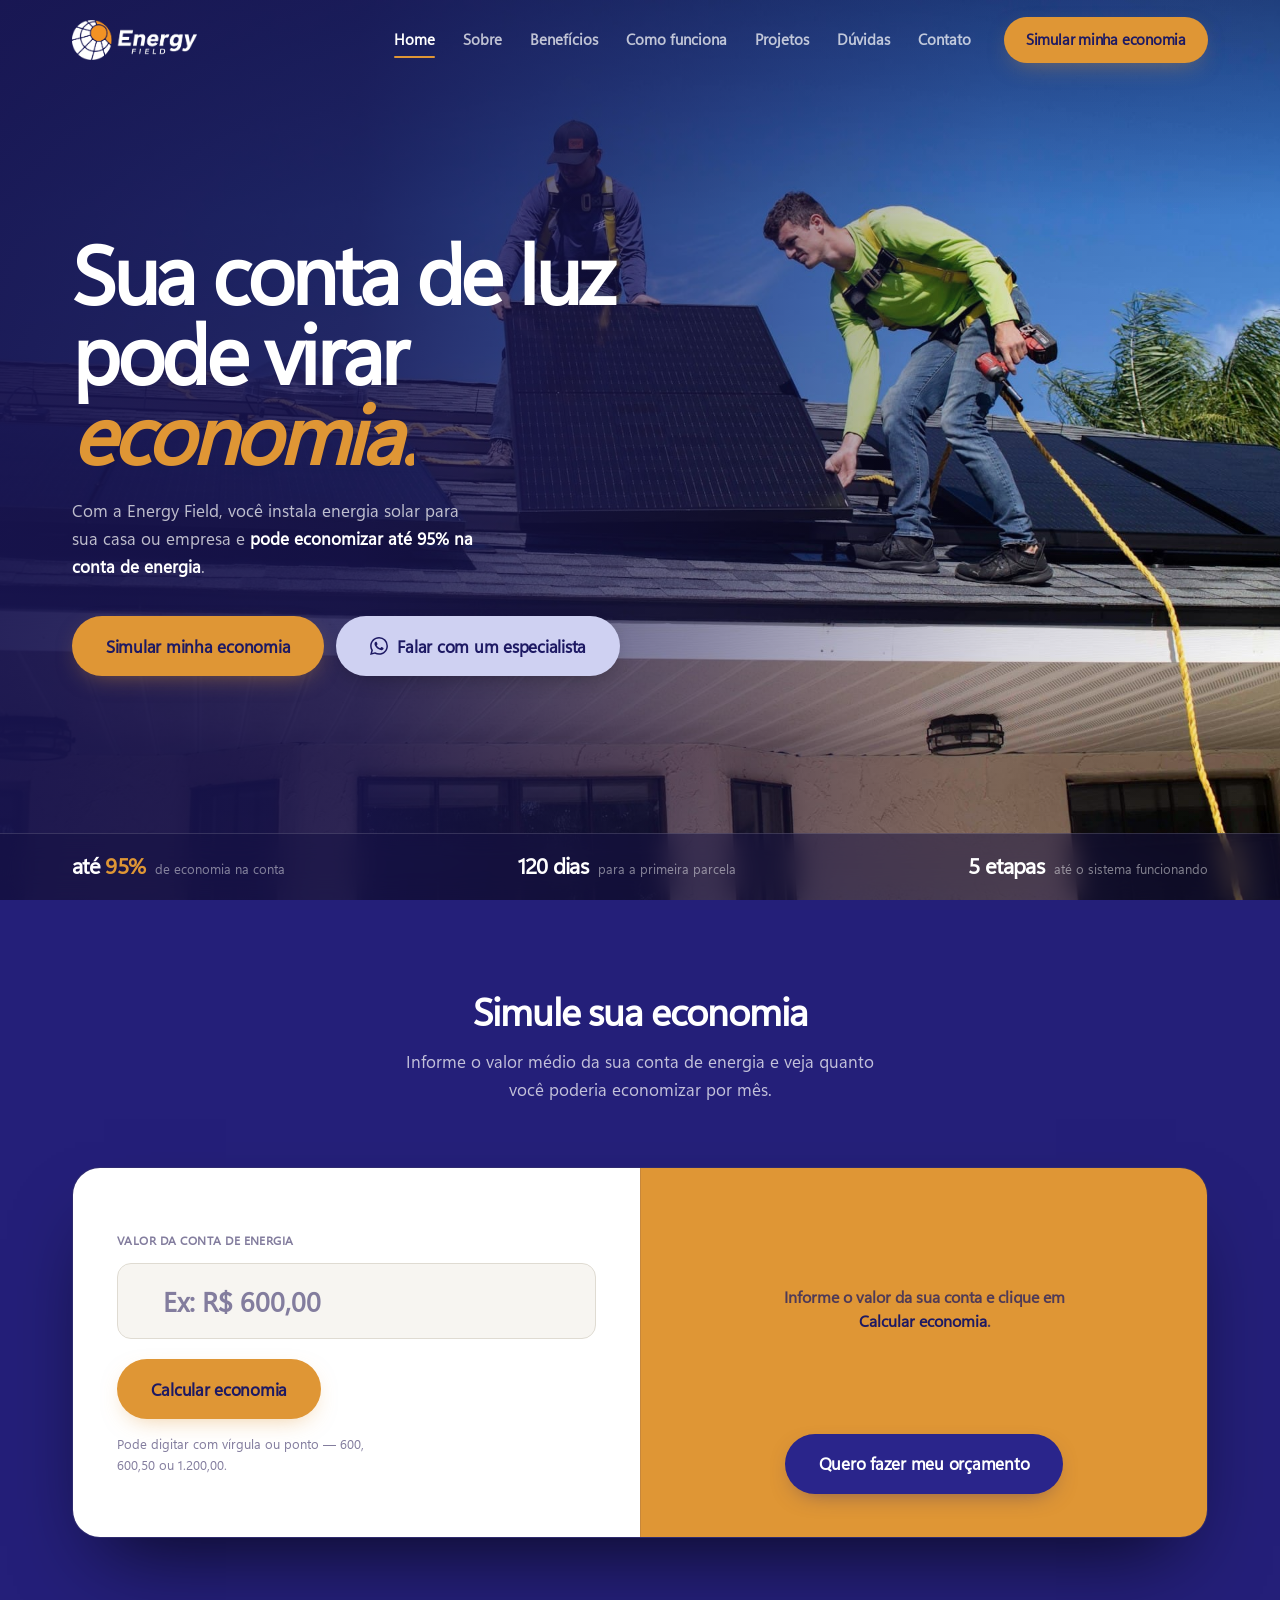
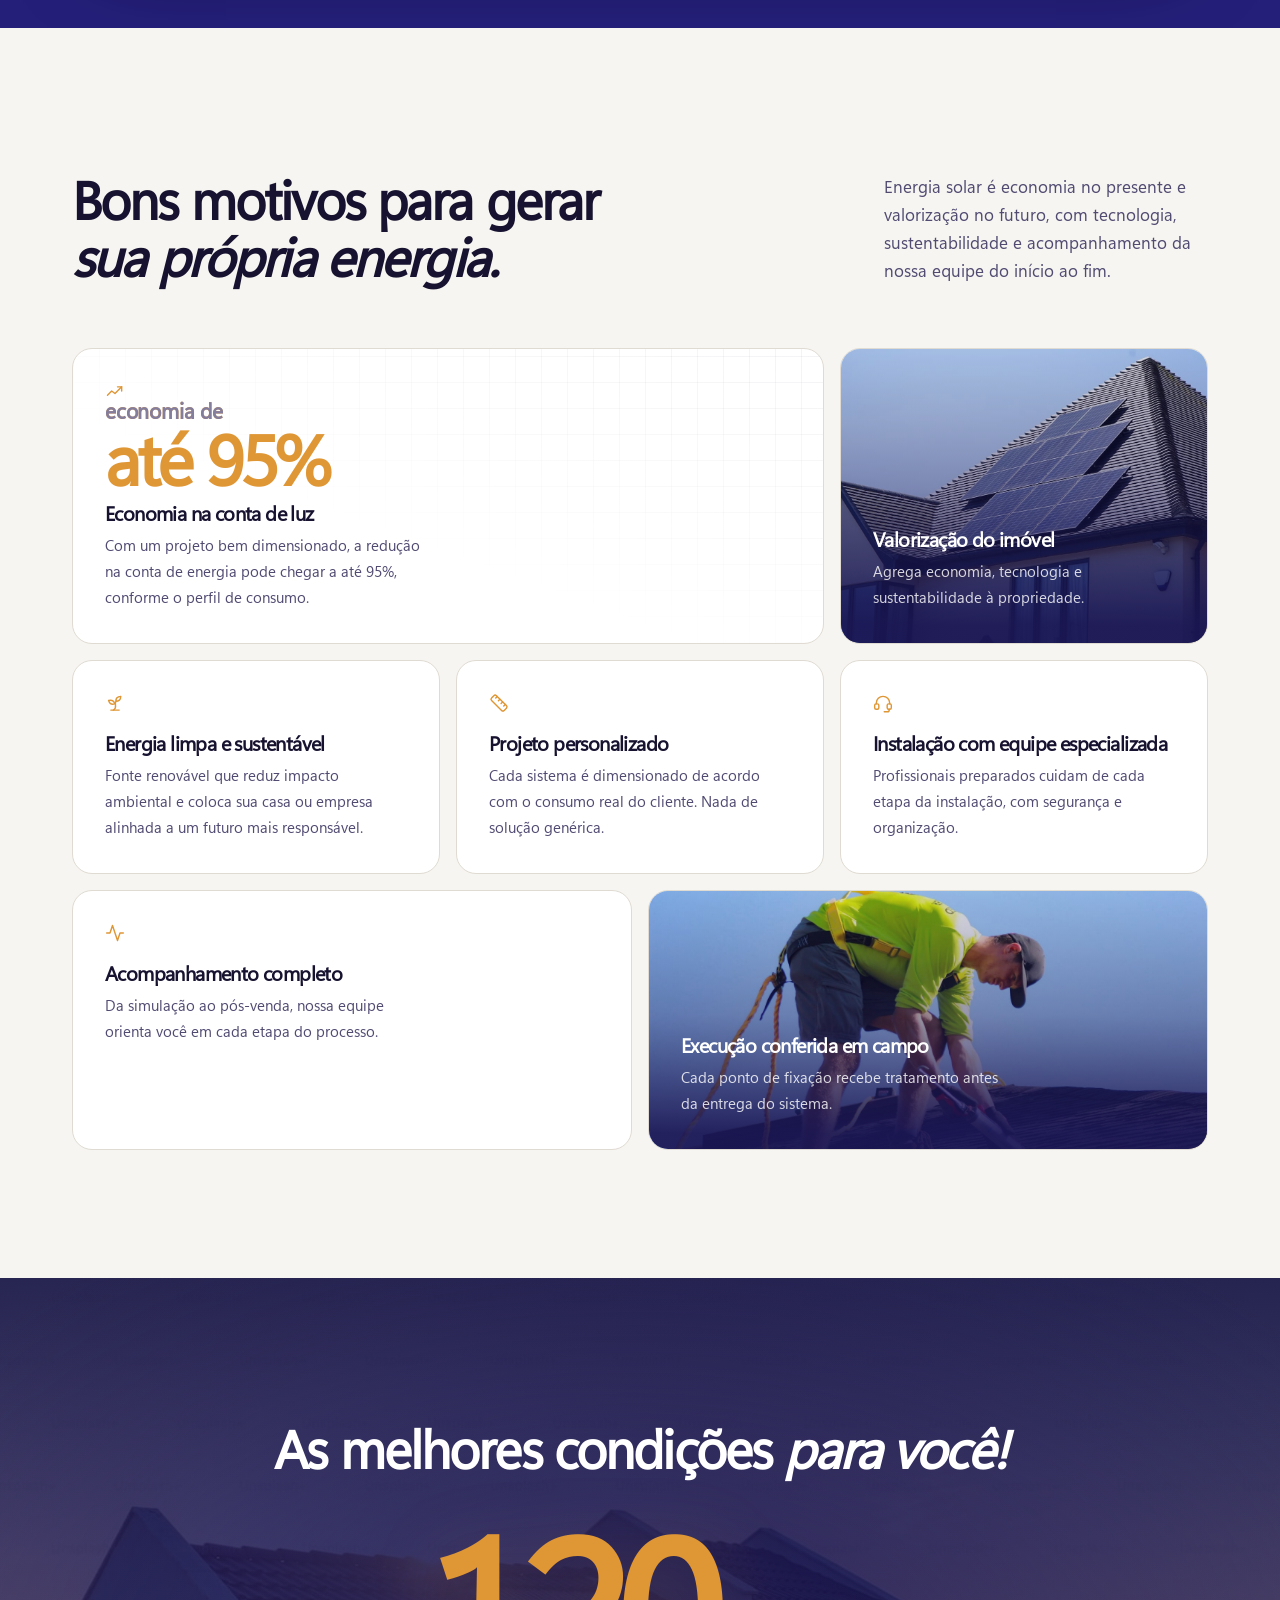
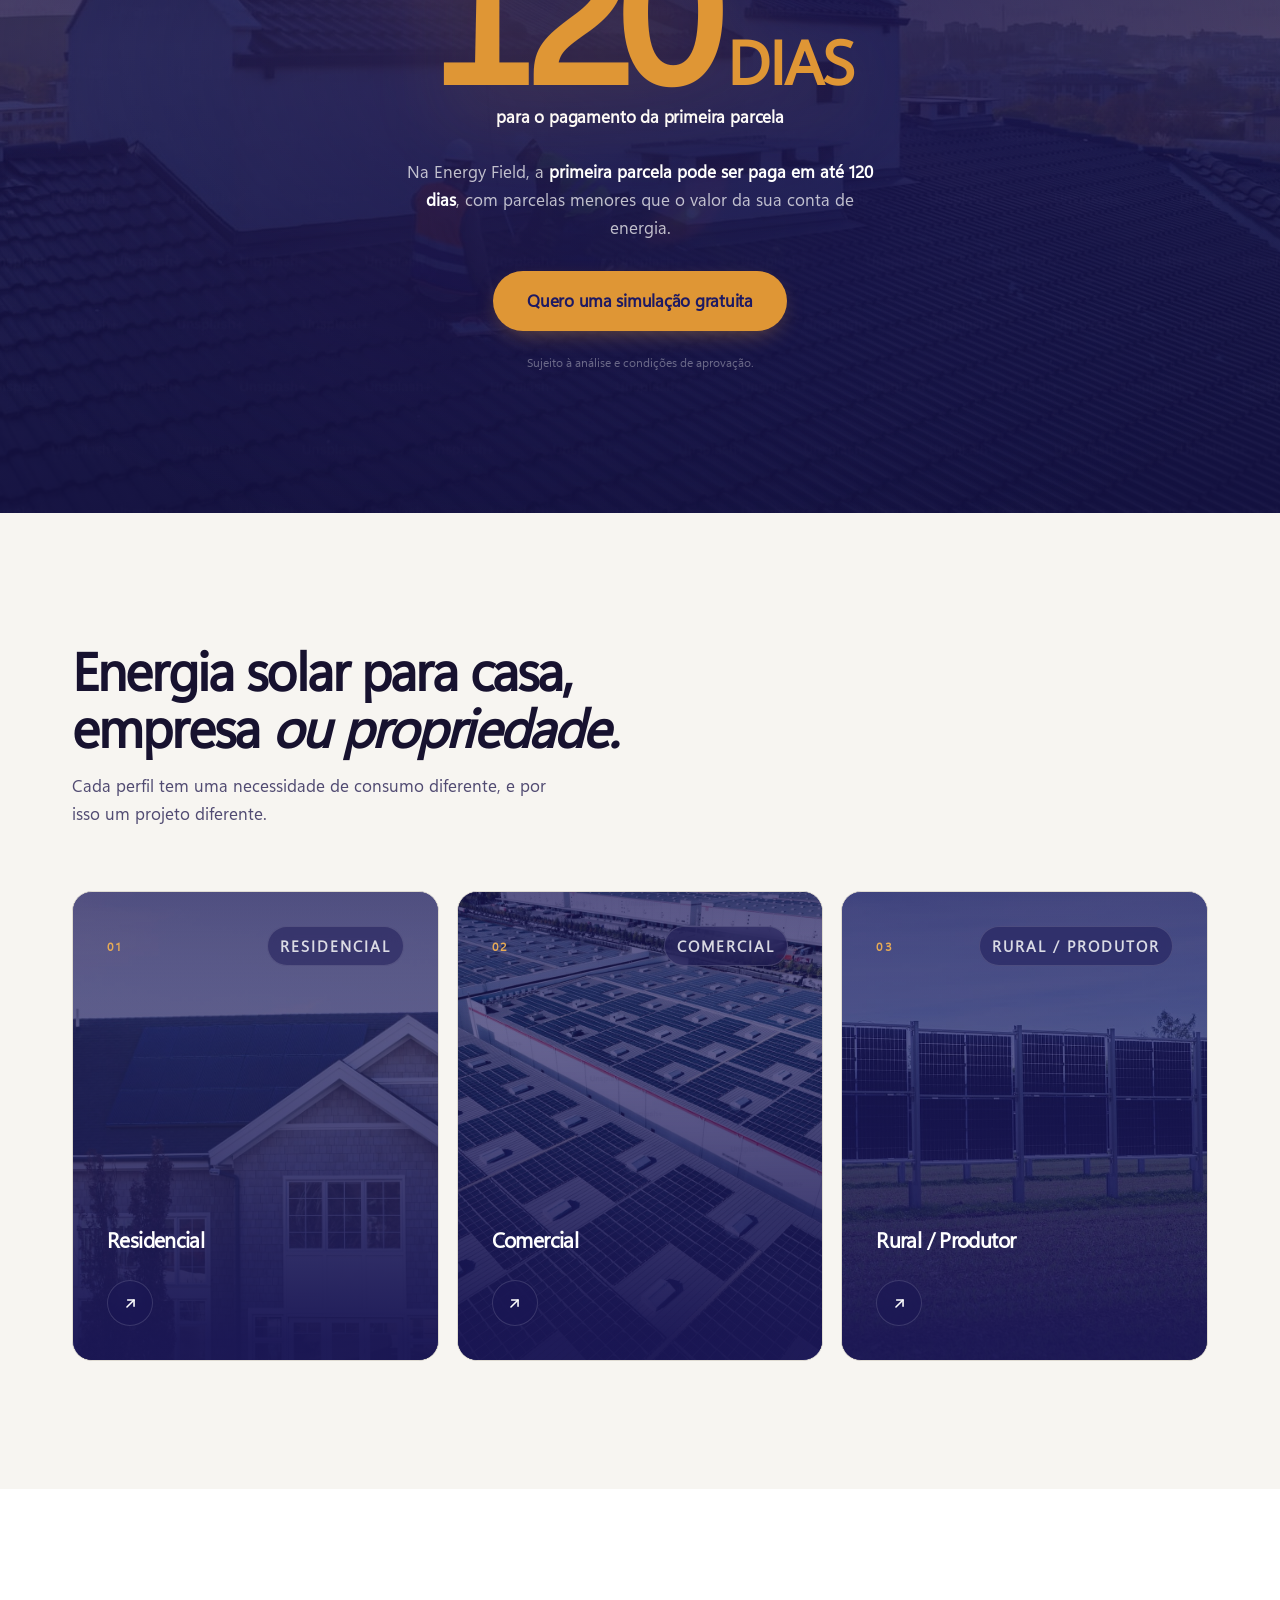
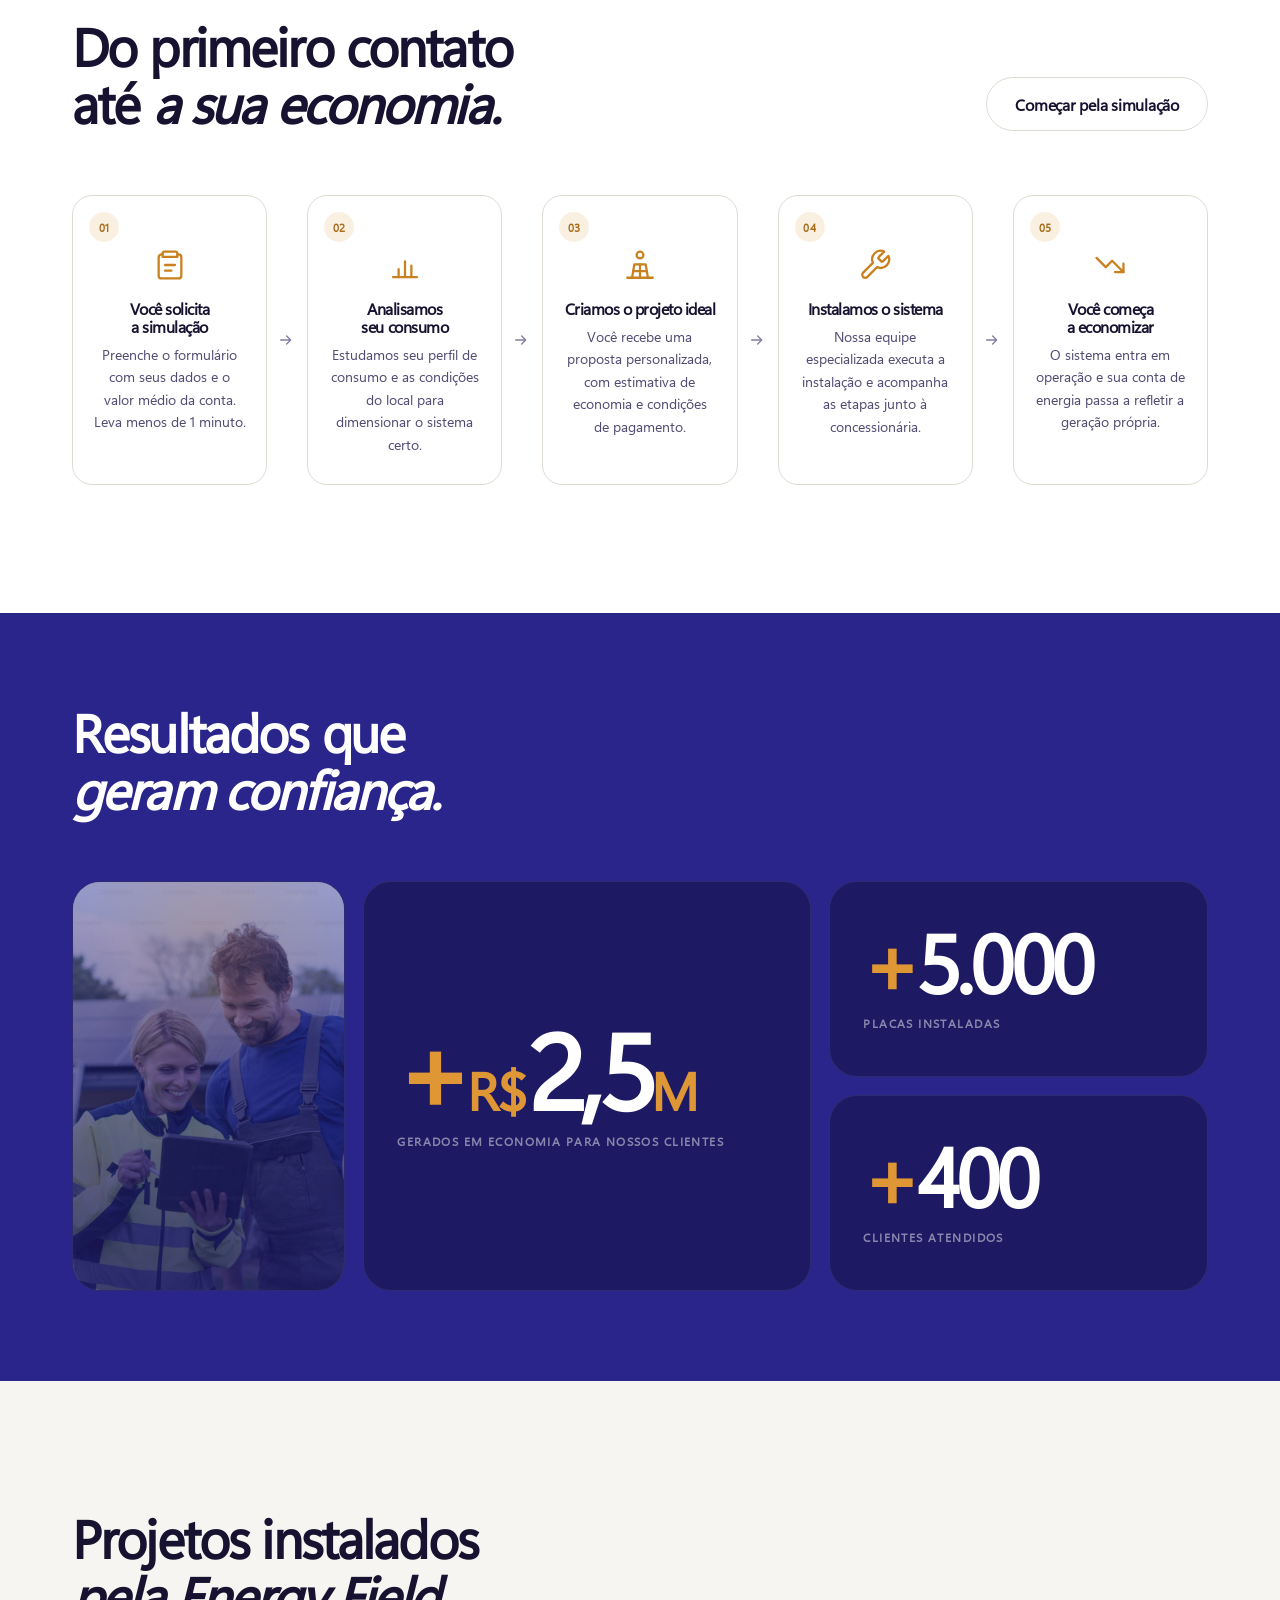
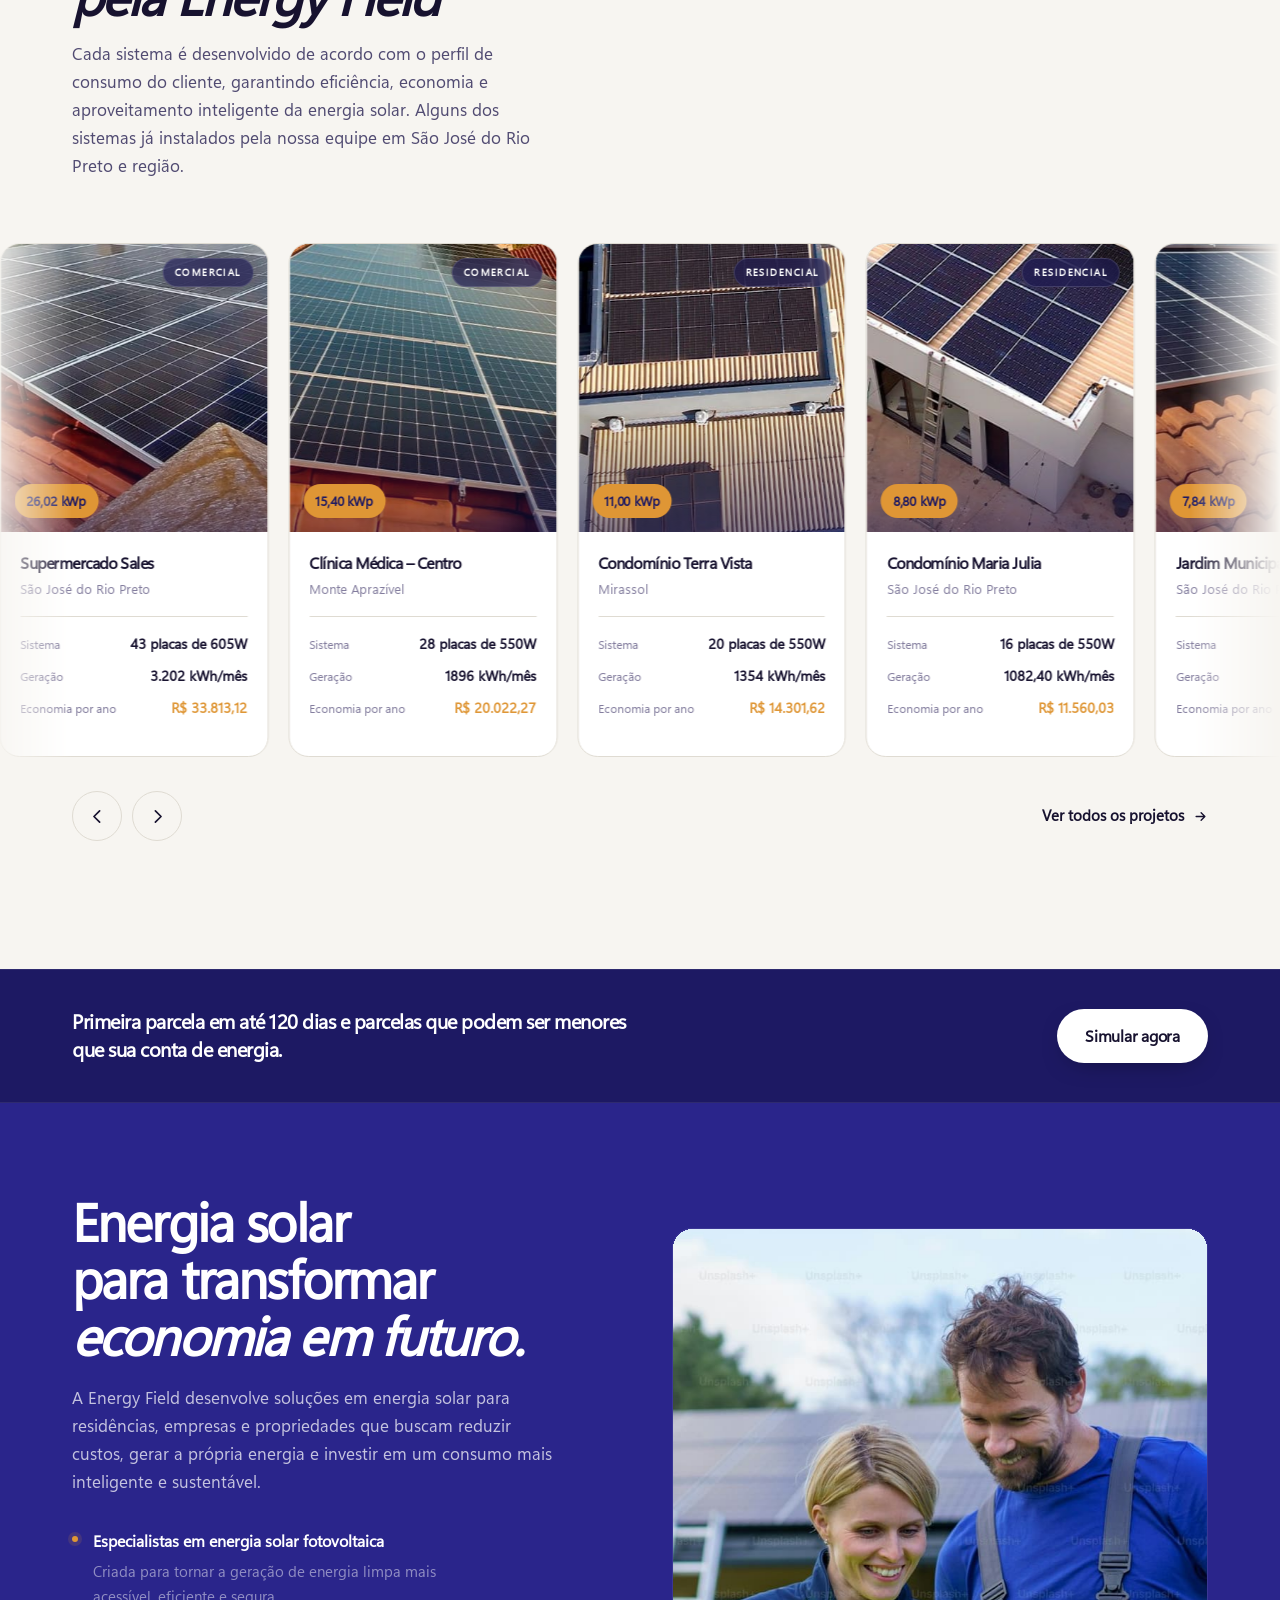
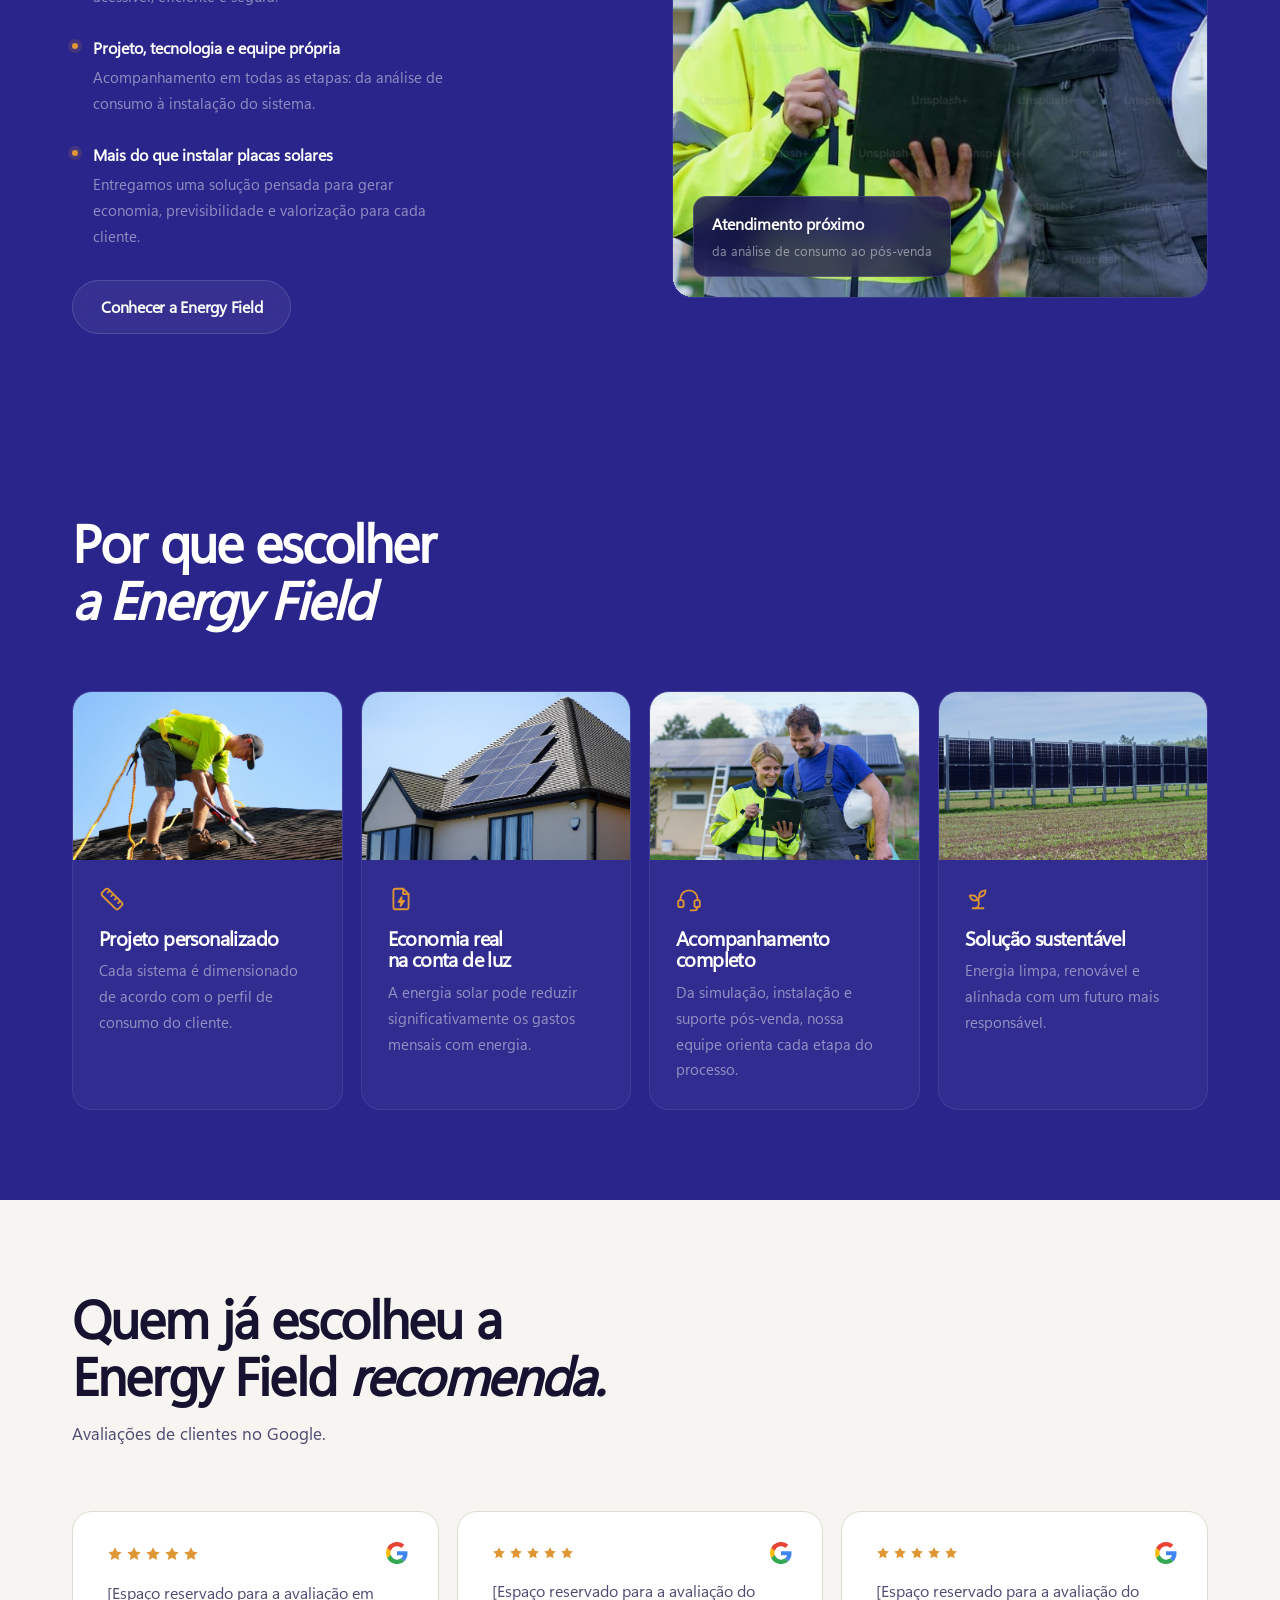
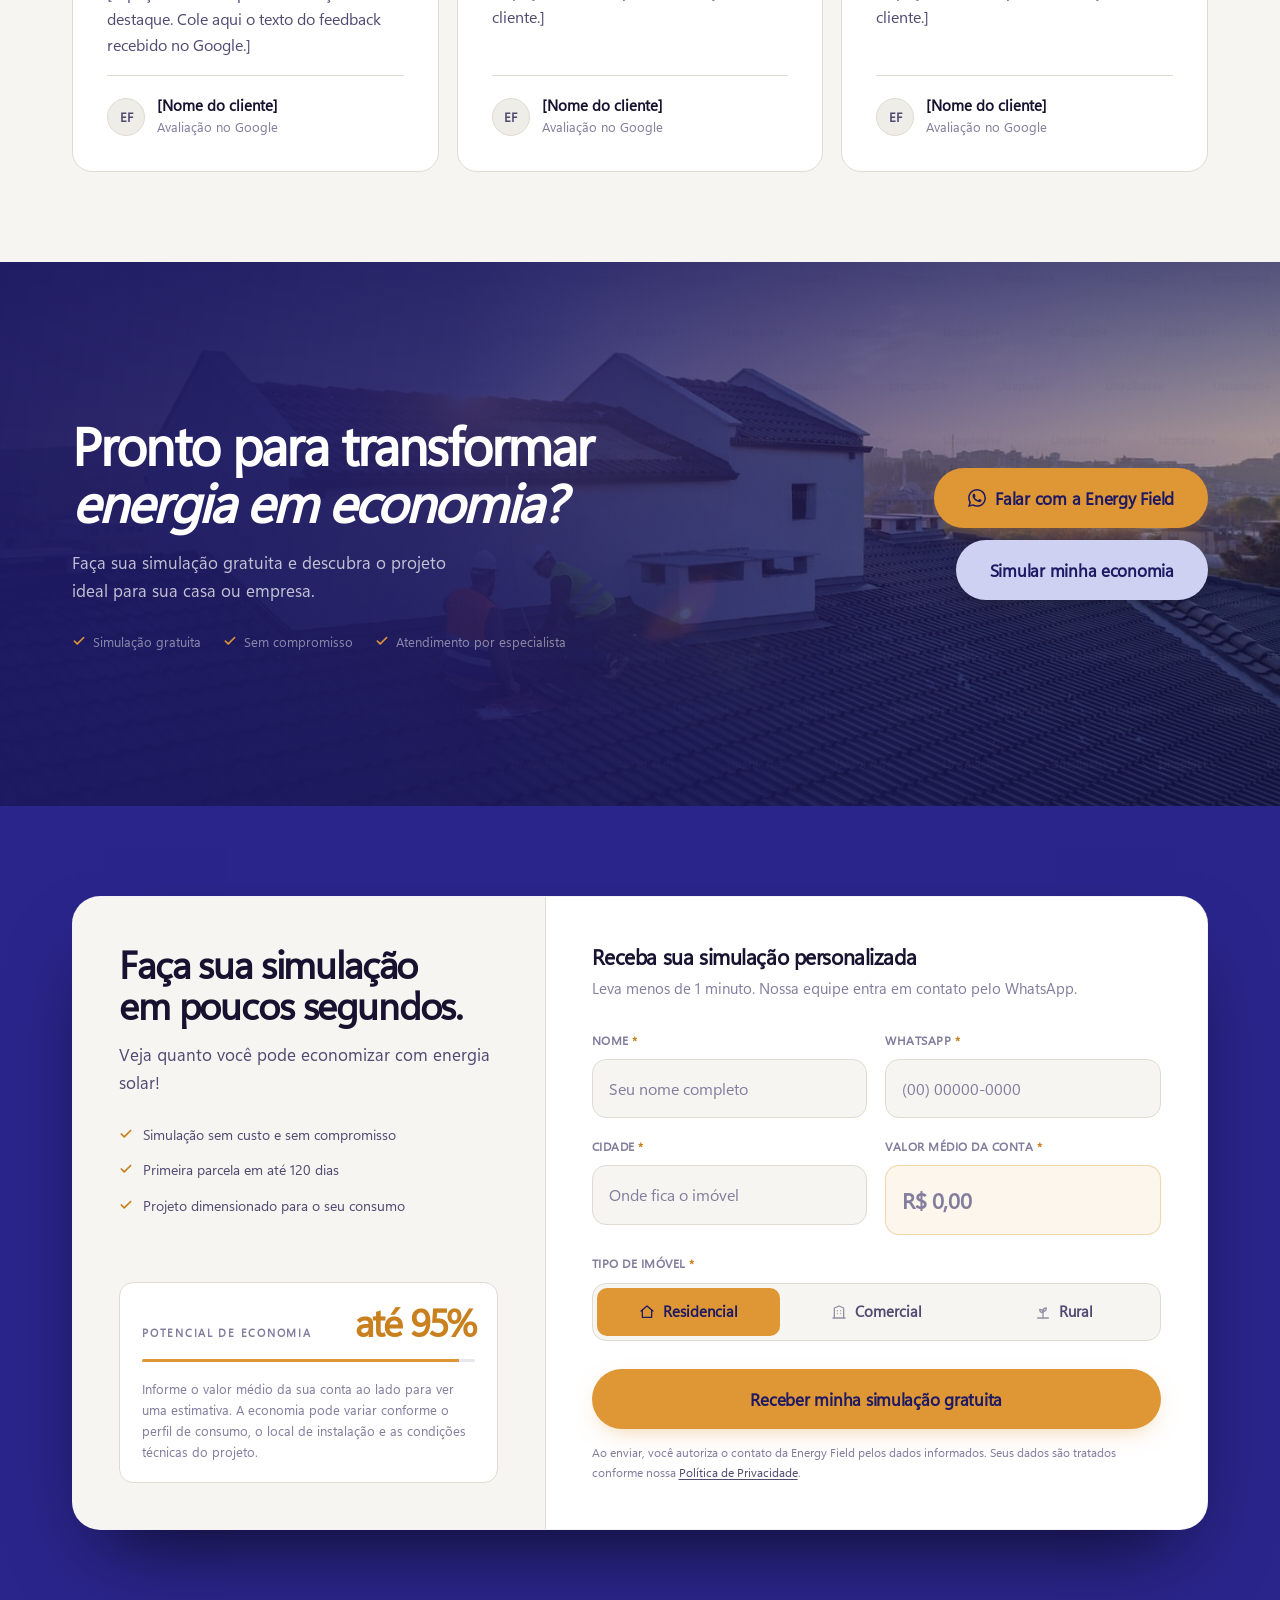
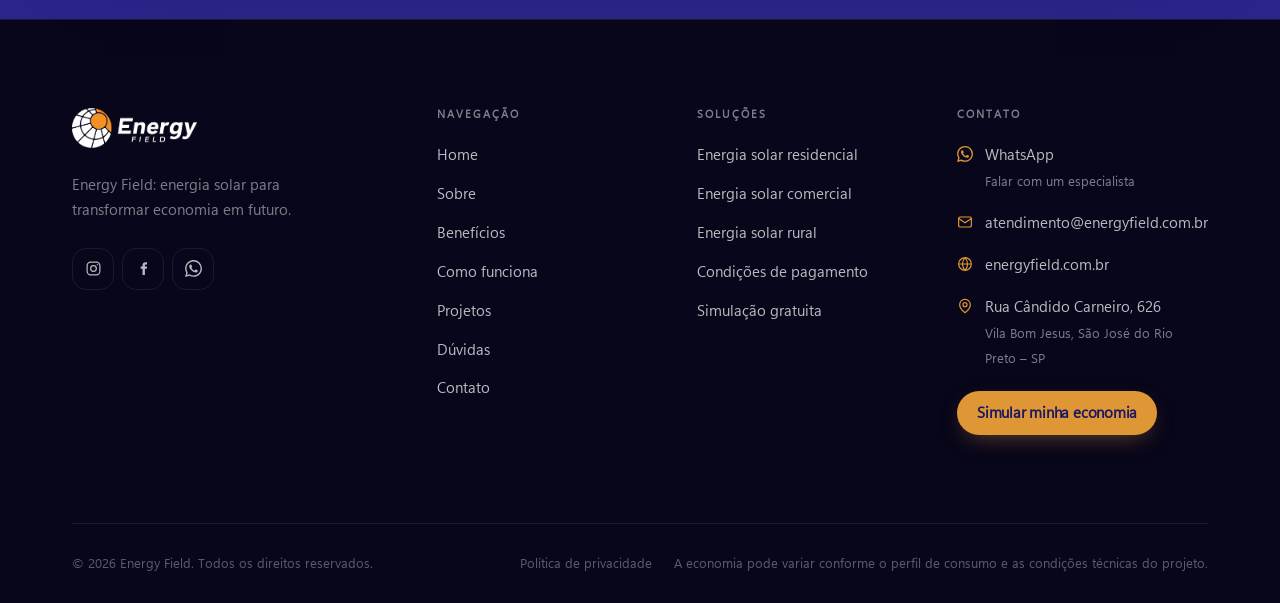
==== commit a04f0a1e: "Deixa a página Sobre clara e revisa a calculadora e os diferenciais Sobre Nós: - hero, quem somos e " ====
--- a/docs/index.html
+++ b/docs/index.html
@@ -219,8 +219,9 @@
           </p>
 
           <div class="calc__out-done">
-            <p class="calc__out-label">Você poderia economizar até</p>
             <div class="calc__box">
+              <!-- Selo verde: diz de saída que o número abaixo é economia -->
+              <p class="calc__badge">Você economizaria até</p>
               <p class="calc__value">
                 <span data-calc-result>R$ 0,00</span><span class="calc__per">/mês</span>
               </p>
@@ -239,11 +240,6 @@
 
     </div>
 
-    <p class="calc__legal">
-      Estimativa baseada em economia de até 85%. O valor final pode variar conforme consumo,
-      localização, projeto e condições técnicas.
-    </p>
-
   </div>
 </section>
 
@@ -287,32 +283,32 @@
 
       <article class="tile" data-anim>
         <span class="tile__ico">
-          <svg viewBox="0 0 24 24" fill="none" stroke="currentColor" stroke-width="1.7" stroke-linecap="round" stroke-linejoin="round"><path d="M7 20.5h10"/><path d="M10 20.5c5.5-2.5.8-6.4 3-10"/><path d="M9.5 9.4c1.1.8 1.8 2.2 2.3 3.7-2.3.5-4.1.4-5.2-.4-1.1-.8-1.8-2.2-2.3-3.7 2.3-.5 4.1-.4 5.2.4z"/><path d="M14.1 6a7 7 0 0 0-1.1 4c1.9-.1 3.3-.6 4.3-1.4 1-1 1.6-2.3 1.7-4.6-2.7.1-4 1-4.9 2z"/></svg>
-        </span>
+            <svg viewBox="0 0 24 24" fill="none" stroke="currentColor" stroke-width="1.7" stroke-linecap="round" stroke-linejoin="round"><path d="M7 20.5h10"/><path d="M10 20.5c5.5-2.5.8-6.4 3-10"/><path d="M9.5 9.4c1.1.8 1.8 2.2 2.3 3.7-2.3.5-4.1.4-5.2-.4-1.1-.8-1.8-2.2-2.3-3.7 2.3-.5 4.1-.4 5.2.4z"/><path d="M14.1 6a7 7 0 0 0-1.1 4c1.9-.1 3.3-.6 4.3-1.4 1-1 1.6-2.3 1.7-4.6-2.7.1-4 1-4.9 2z"/></svg>
+          </span>
         <h3>Energia limpa e sustentável</h3>
         <p>Fonte renovável que reduz impacto ambiental e coloca sua casa ou empresa alinhada a um futuro mais responsável.</p>
       </article>
 
       <article class="tile" data-anim data-delay=".05">
         <span class="tile__ico">
-          <svg viewBox="0 0 24 24" fill="none" stroke="currentColor" stroke-width="1.7" stroke-linecap="round" stroke-linejoin="round"><path d="M20.9 15.1a2.2 2.2 0 0 1 0 3.1l-2.7 2.7a2.2 2.2 0 0 1-3.1 0L3.1 9a2.2 2.2 0 0 1 0-3.1l2.7-2.7a2.2 2.2 0 0 1 3.1 0z"/><path d="m14.5 12.5 1.8-1.8M11.3 9.3l1.8-1.8M8.1 6.1l1.8-1.8M17.7 15.7l1.8-1.8"/></svg>
-        </span>
+            <svg viewBox="0 0 24 24" fill="none" stroke="currentColor" stroke-width="1.7" stroke-linecap="round" stroke-linejoin="round"><path d="M20.9 15.1a2.2 2.2 0 0 1 0 3.1l-2.7 2.7a2.2 2.2 0 0 1-3.1 0L3.1 9a2.2 2.2 0 0 1 0-3.1l2.7-2.7a2.2 2.2 0 0 1 3.1 0z"/><path d="m14.5 12.5 1.8-1.8M11.3 9.3l1.8-1.8M8.1 6.1l1.8-1.8M17.7 15.7l1.8-1.8"/></svg>
+          </span>
         <h3>Projeto personalizado</h3>
         <p>Cada sistema é dimensionado de acordo com o consumo real do cliente. Nada de solução genérica.</p>
       </article>
 
       <article class="tile" data-anim data-delay=".1">
         <span class="tile__ico">
-          <svg viewBox="0 0 24 24" fill="none" stroke="currentColor" stroke-width="1.7" stroke-linecap="round" stroke-linejoin="round"><path d="M4 13v-1a8 8 0 0 1 16 0v1"/><rect x="2" y="13" width="5" height="6.5" rx="1.8"/><rect x="17" y="13" width="5" height="6.5" rx="1.8"/><path d="M19.5 19.5v.8a2.2 2.2 0 0 1-2.2 2.2H13.5"/></svg>
-        </span>
+            <svg viewBox="0 0 24 24" fill="none" stroke="currentColor" stroke-width="1.7" stroke-linecap="round" stroke-linejoin="round"><path d="M4 13v-1a8 8 0 0 1 16 0v1"/><rect x="2" y="13" width="5" height="6.5" rx="1.8"/><rect x="17" y="13" width="5" height="6.5" rx="1.8"/><path d="M19.5 19.5v.8a2.2 2.2 0 0 1-2.2 2.2H13.5"/></svg>
+          </span>
         <h3>Instalação com equipe especializada</h3>
         <p>Profissionais preparados cuidam de cada etapa da instalação, com segurança e organização.</p>
       </article>
 
       <article class="tile tile--w3" data-anim>
         <span class="tile__ico">
-          <svg viewBox="0 0 24 24" fill="none" stroke="currentColor" stroke-width="1.7" stroke-linecap="round" stroke-linejoin="round"><path d="M22 12h-4l-3 9L9 3l-3 9H2"/></svg>
-        </span>
+            <svg viewBox="0 0 24 24" fill="none" stroke="currentColor" stroke-width="1.7" stroke-linecap="round" stroke-linejoin="round"><path d="M22 12h-4l-3 9L9 3l-3 9H2"/></svg>
+          </span>
         <h3>Acompanhamento completo</h3>
         <p>Da simulação ao pós-venda, nossa equipe orienta você em cada etapa do processo.</p>
       </article>
@@ -833,37 +829,56 @@
     <div class="grid grid-4">
 
       <article class="card" data-anim>
-        <span class="card__icon">
-          <svg viewBox="0 0 24 24" fill="none" stroke="currentColor" stroke-width="1.7" stroke-linecap="round" stroke-linejoin="round"><rect x="3" y="3" width="18" height="18" rx="2"/><path d="M3 9h18M9 21V9"/></svg>
-        </span>
-        <h3>Projeto personalizado</h3>
-        <p>Cada sistema é dimensionado de acordo com o perfil de consumo do cliente.</p>
+        <div class="card__media">
+          <img src="assets/img/instalacao-detalhe.jpg" loading="lazy" width="1500" height="1000" alt="Instalador ajustando a fixação dos trilhos do sistema fotovoltaico">
+        </div>
+        <div class="card__body">
+          <span class="card__icon" aria-hidden="true">
+            <svg viewBox="0 0 24 24" fill="none" stroke="currentColor" stroke-width="1.7" stroke-linecap="round" stroke-linejoin="round"><path d="M20.9 15.1a2.2 2.2 0 0 1 0 3.1l-2.7 2.7a2.2 2.2 0 0 1-3.1 0L3.1 9a2.2 2.2 0 0 1 0-3.1l2.7-2.7a2.2 2.2 0 0 1 3.1 0z"/><path d="m14.5 12.5 1.8-1.8M11.3 9.3l1.8-1.8M8.1 6.1l1.8-1.8M17.7 15.7l1.8-1.8"/></svg>
+          </span>
+          <h3>Projeto personalizado</h3>
+          <p>Cada sistema é dimensionado de acordo com o perfil de consumo do cliente.</p>
+        </div>
       </article>
 
       <article class="card" data-anim data-delay=".05">
-        <span class="card__icon">
-          <svg viewBox="0 0 24 24" fill="none" stroke="currentColor" stroke-width="1.7" stroke-linecap="round" stroke-linejoin="round"><path d="M14 2.5H7a2 2 0 0 0-2 2v15a2 2 0 0 0 2 2h10a2 2 0 0 0 2-2V7.5z"/><path d="M14 2.5v5h5"/><path d="M12.6 10.4 9.8 14.9h2.6l-.8 3.5 3.2-4.7h-2.6z"/></svg>
-        </span>
-        <h3>Economia real na conta de luz</h3>
-        <p>A energia solar pode reduzir significativamente os gastos mensais com energia.</p>
-      </article>
-
-      <article class="card" data-anim data-delay=".1">
-        <span class="card__icon">
-          <svg viewBox="0 0 24 24" fill="none" stroke="currentColor" stroke-width="1.7" stroke-linecap="round" stroke-linejoin="round"><path d="M16 21v-2a4 4 0 0 0-4-4H6a4 4 0 0 0-4 4v2"/><circle cx="9" cy="7" r="4"/><path d="M22 21v-2a4 4 0 0 0-3-3.87"/></svg>
-        </span>
-        <h3>Acompanhamento completo</h3>
-        <p>Da simulação, instalação e suporte pós-venda, nossa equipe orienta cada etapa do processo.</p>
+        <div class="card__media">
+          <img src="assets/img/residencial-moderna.jpg" loading="lazy" width="1500" height="1000" alt="Residência moderna com módulos fotovoltaicos no telhado">
+        </div>
+        <div class="card__body">
+          <span class="card__icon" aria-hidden="true">
+            <svg viewBox="0 0 24 24" fill="none" stroke="currentColor" stroke-width="1.7" stroke-linecap="round" stroke-linejoin="round"><path d="M14 2.5H7a2 2 0 0 0-2 2v15a2 2 0 0 0 2 2h10a2 2 0 0 0 2-2V7.5z"/><path d="M14 2.5v5h5"/><path d="M12.6 10.4 9.8 14.9h2.6l-.8 3.5 3.2-4.7h-2.6z"/></svg>
+          </span>
+          <h3>Economia real na conta de luz</h3>
+          <p>A energia solar pode reduzir significativamente os gastos mensais com energia.</p>
+        </div>
+      </article>
+
+      <article class="card" data-anim data-delay=".10">
+        <div class="card__media">
+          <img src="assets/img/equipe-tecnica.jpg" loading="lazy" width="1500" height="1000" alt="Equipe técnica da Energy Field conferindo o projeto em campo">
+        </div>
+        <div class="card__body">
+          <span class="card__icon" aria-hidden="true">
+            <svg viewBox="0 0 24 24" fill="none" stroke="currentColor" stroke-width="1.7" stroke-linecap="round" stroke-linejoin="round"><path d="M4 13v-1a8 8 0 0 1 16 0v1"/><rect x="2" y="13" width="5" height="6.5" rx="1.8"/><rect x="17" y="13" width="5" height="6.5" rx="1.8"/><path d="M19.5 19.5v.8a2.2 2.2 0 0 1-2.2 2.2H13.5"/></svg>
+          </span>
+          <h3>Acompanhamento completo</h3>
+          <p>Da simulação, instalação e suporte pós-venda, nossa equipe orienta cada etapa do processo.</p>
+        </div>
       </article>
 
       <article class="card" data-anim data-delay=".15">
-        <span class="card__icon">
-          <svg viewBox="0 0 24 24" fill="none" stroke="currentColor" stroke-width="1.7" stroke-linecap="round" stroke-linejoin="round"><path d="M11 20A7 7 0 0 1 9.8 6.1C15.5 5 17 4.48 19 2c1 2 2 4.18 2 8 0 5.5-4.78 10-10 10z"/><path d="M2 21c0-3 1.85-5.36 5.08-6"/></svg>
-        </span>
-        <h3>Solução sustentável</h3>
-        <p>Energia limpa, renovável e alinhada com um futuro mais responsável.</p>
-      </article>
-
+        <div class="card__media">
+          <img src="assets/img/rural-lavoura.jpg" loading="lazy" width="1500" height="1000" alt="Módulos fotovoltaicos instalados ao lado de uma área de lavoura">
+        </div>
+        <div class="card__body">
+          <span class="card__icon" aria-hidden="true">
+            <svg viewBox="0 0 24 24" fill="none" stroke="currentColor" stroke-width="1.7" stroke-linecap="round" stroke-linejoin="round"><path d="M7 20.5h10"/><path d="M10 20.5c5.5-2.5.8-6.4 3-10"/><path d="M9.5 9.4c1.1.8 1.8 2.2 2.3 3.7-2.3.5-4.1.4-5.2-.4-1.1-.8-1.8-2.2-2.3-3.7 2.3-.5 4.1-.4 5.2.4z"/><path d="M14.1 6a7 7 0 0 0-1.1 4c1.9-.1 3.3-.6 4.3-1.4 1-1 1.6-2.3 1.7-4.6-2.7.1-4 1-4.9 2z"/></svg>
+          </span>
+          <h3>Solução sustentável</h3>
+          <p>Energia limpa, renovável e alinhada com um futuro mais responsável.</p>
+        </div>
+      </article>
     </div>
   </div>
 </section>
@@ -892,7 +907,7 @@
             <path fill="#FBBC05" d="M10.53 28.59c-.48-1.45-.76-2.99-.76-4.59s.27-3.14.76-4.59l-7.98-6.19C.92 16.46 0 20.12 0 24c0 3.88.92 7.54 2.56 10.78l7.97-6.19z"/>
             <path fill="#34A853" d="M24 48c6.48 0 11.93-2.13 15.89-5.81l-7.73-6c-2.15 1.45-4.92 2.3-8.16 2.3-6.26 0-11.57-4.22-13.47-9.91l-7.98 6.19C6.51 42.62 14.62 48 24 48z"/>
           </svg>
-        </span>
+          </span>
         <div class="stars" aria-label="5 de 5 estrelas">
           <svg width="16" height="16" viewBox="0 0 24 24" fill="currentColor"><path d="m12 2 3.1 6.3 6.9 1-5 4.9 1.2 6.8L12 17.8 5.8 21l1.2-6.8-5-4.9 6.9-1L12 2z"/></svg>
           <svg width="16" height="16" viewBox="0 0 24 24" fill="currentColor"><path d="m12 2 3.1 6.3 6.9 1-5 4.9 1.2 6.8L12 17.8 5.8 21l1.2-6.8-5-4.9 6.9-1L12 2z"/></svg>
@@ -918,7 +933,7 @@
             <path fill="#FBBC05" d="M10.53 28.59c-.48-1.45-.76-2.99-.76-4.59s.27-3.14.76-4.59l-7.98-6.19C.92 16.46 0 20.12 0 24c0 3.88.92 7.54 2.56 10.78l7.97-6.19z"/>
             <path fill="#34A853" d="M24 48c6.48 0 11.93-2.13 15.89-5.81l-7.73-6c-2.15 1.45-4.92 2.3-8.16 2.3-6.26 0-11.57-4.22-13.47-9.91l-7.98 6.19C6.51 42.62 14.62 48 24 48z"/>
           </svg>
-        </span>
+          </span>
         <div class="stars" aria-label="5 de 5 estrelas">
           <svg width="14" height="14" viewBox="0 0 24 24" fill="currentColor"><path d="m12 2 3.1 6.3 6.9 1-5 4.9 1.2 6.8L12 17.8 5.8 21l1.2-6.8-5-4.9 6.9-1L12 2z"/></svg>
           <svg width="14" height="14" viewBox="0 0 24 24" fill="currentColor"><path d="m12 2 3.1 6.3 6.9 1-5 4.9 1.2 6.8L12 17.8 5.8 21l1.2-6.8-5-4.9 6.9-1L12 2z"/></svg>
@@ -944,7 +959,7 @@
             <path fill="#FBBC05" d="M10.53 28.59c-.48-1.45-.76-2.99-.76-4.59s.27-3.14.76-4.59l-7.98-6.19C.92 16.46 0 20.12 0 24c0 3.88.92 7.54 2.56 10.78l7.97-6.19z"/>
             <path fill="#34A853" d="M24 48c6.48 0 11.93-2.13 15.89-5.81l-7.73-6c-2.15 1.45-4.92 2.3-8.16 2.3-6.26 0-11.57-4.22-13.47-9.91l-7.98 6.19C6.51 42.62 14.62 48 24 48z"/>
           </svg>
-        </span>
+          </span>
         <div class="stars" aria-label="5 de 5 estrelas">
           <svg width="14" height="14" viewBox="0 0 24 24" fill="currentColor"><path d="m12 2 3.1 6.3 6.9 1-5 4.9 1.2 6.8L12 17.8 5.8 21l1.2-6.8-5-4.9 6.9-1L12 2z"/></svg>
           <svg width="14" height="14" viewBox="0 0 24 24" fill="currentColor"><path d="m12 2 3.1 6.3 6.9 1-5 4.9 1.2 6.8L12 17.8 5.8 21l1.2-6.8-5-4.9 6.9-1L12 2z"/></svg>
--- a/docs/assets/css/style.css
+++ b/docs/assets/css/style.css
@@ -138,6 +138,10 @@
 p { max-width: 66ch; }
 .tiny { font-size: .8rem; line-height: 1.6; color: var(--on-dark-3); }
 .accent-i { font-style: italic; }
+/* Estava em uso em três heros sem nenhuma regra definida: o trecho ficava
+   branco. O 600 é o tom que sustenta contraste quando o fundo é claro. */
+.t-orange { color: var(--sun-500); }
+.section--light .t-orange, .section--white .t-orange, .page-hero--light .t-orange { color: var(--sun-600); }
 
 /* Palavra em destaque, no laranja da marca */
 .mark {
@@ -159,6 +163,8 @@
   background: var(--paper);
   color: var(--on-light-2);
 }
+/* Branco de verdade, para alternar com o papel em páginas de leitura longa */
+.section--white { background: #fff; }
 .section--light h1, .section--light h2, .section--light h3, .section--light .h1, .section--light .h2, .section--light .h3,
 .section--soft h1, .section--soft h2, .section--soft h3, .section--soft .h1, .section--soft .h2, .section--soft .h3,
 .section--white h2, .section--white h3, .section--white .h1, .section--white .h2, .section--white .h3,
@@ -499,7 +505,7 @@
 /* Três estados na mesma área: espera, cálculo e resultado */
 .calc__states {
   display: flex; flex-direction: column; justify-content: center;
-  min-height: clamp(132px, 15vw, 176px);
+  min-height: clamp(140px, 16vw, 194px);
 }
 .calc__out-idle, .calc__out-loading {
   font-size: .98rem; font-weight: 600; line-height: 1.5;
@@ -530,14 +536,8 @@
   to   { opacity: 1; transform: none; }
 }
 
-.calc__out-label {
-  font-size: .74rem; font-weight: 700; letter-spacing: .16em; text-transform: uppercase;
-  color: rgba(29,25,99,.66); max-width: none; text-align: center;
-}
-
 /* Caixa de destaque: o número ganha uma superfície própria sobre o laranja */
 .calc__box {
-  margin-top: 12px;
   padding: clamp(18px, 2.4vw, 26px) clamp(20px, 3vw, 32px);
   border-radius: var(--r-4);
   background: #fff;
@@ -545,6 +545,17 @@
   box-shadow: 0 22px 44px -24px rgba(29,25,99,.62), 0 2px 6px -2px rgba(29,25,99,.14);
   text-align: center;
 }
+/* Selo verde: o verde é lido como economia antes mesmo de ler a frase, e é
+   o que impede o número de ser confundido com o valor da conta. Fica dentro
+   da caixa branca de propósito — sobre o laranja do painel, brigaria. */
+.calc__badge {
+  display: inline-flex; align-items: center;
+  margin-bottom: 14px; max-width: none;
+  padding: 7px 15px; border-radius: var(--r-pill);
+  background: #1B9E62; color: #fff;
+  font-size: .7rem; font-weight: 700; letter-spacing: .13em; text-transform: uppercase;
+  line-height: 1.3;
+}
 .calc__value {
   display: flex; align-items: baseline; justify-content: center; flex-wrap: wrap; gap: 2px;
   font-size: clamp(2.1rem, 4.6vw, 3.5rem); font-weight: 700; line-height: 1.02; letter-spacing: -.048em;
@@ -557,11 +568,6 @@
 }
 .calc__base b { color: rgba(29,25,99,.8); }
 .calc__cta { margin-top: 22px; align-self: center; }
-
-.calc__legal {
-  margin: 20px auto 0; max-width: 74ch; text-align: center;
-  font-size: .78rem; line-height: 1.6; color: var(--on-dark-3);
-}
 
 @media (max-width: 560px) {
   .calc__cta, .calc__run { align-self: stretch; }
@@ -1401,6 +1407,9 @@
 }
 .split__media { position: relative; }
 .frame { position: relative; overflow: hidden; border-radius: var(--r-4); border: 1px solid var(--edge-1); }
+.section--light .frame, .section--white .frame, .section--soft .frame { border-color: var(--paper-line); }
+/* Trechos em negrito dentro do corpo de texto ganham o tom cheio */
+.section--light p b, .section--white p b, .section--soft p b { color: var(--on-light); }
 .frame img { width: 100%; aspect-ratio: 4/3.4; object-fit: cover; }
 .frame--tall img { aspect-ratio: 4/5; }
 .frame__badge {
@@ -1425,7 +1434,9 @@
 .mvv { display: grid; gap: clamp(14px, 1.6vw, 18px); }
 @media (min-width: 860px) { .mvv { grid-template-columns: repeat(3, 1fr); } }
 .mvv__item { padding: clamp(26px, 2.8vw, 34px); border-radius: var(--r-4); background: var(--surf-1); border: 1px solid var(--edge-1); }
-.mvv__item i { display: none; }
+/* Os ícones existem no HTML e estavam ocultos; numa página institucional
+   clara eles dão apoio à leitura sem pesar. Tom 600 pelo contraste no claro. */
+.mvv__item i { display: block; margin-bottom: 18px; color: var(--sun-600); line-height: 0; }
 .mvv__item h3 { margin-bottom: 12px; }
 .mvv__item p { font-size: .96rem; color: var(--on-dark-3); }
 .section--light .mvv__item, .section--soft .mvv__item { background: #fff; border-color: var(--paper-line); }
@@ -1439,17 +1450,27 @@
 }
 .section--light .values span, .section--soft .values span { border-color: var(--paper-line); color: var(--on-light-2); }
 
-/* Cards de diferencial, versão enxuta do tile */
+/* Cards de diferencial: foto no topo, texto embaixo */
 .card {
-  padding: clamp(24px, 2.6vw, 30px);
   border-radius: var(--r-4);
   background: var(--surf-1); border: 1px solid var(--edge-1);
   height: 100%;
+  overflow: hidden;   /* recorta a foto no raio do card */
+  display: flex; flex-direction: column;
   transition: border-color .3s ease, background-color .3s ease, transform .3s cubic-bezier(.2,.7,.3,1);
 }
 .card:hover { border-color: var(--edge-2); background: var(--surf-2); transform: translateY(-3px); }
-.card__icon { width: 26px; height: 26px; color: var(--sun-500); margin-bottom: 20px; display: block; }
+.card__media { position: relative; aspect-ratio: 16/10; overflow: hidden; flex: none; }
+.card__media img {
+  width: 100%; height: 100%; object-fit: cover;
+  transition: transform .7s cubic-bezier(.2,.7,.3,1);
+}
+.card:hover .card__media img { transform: scale(1.05); }
+.card__body { padding: clamp(20px, 2.2vw, 26px); }
+.card__icon { width: 26px; height: 26px; color: var(--sun-500); margin-bottom: 16px; display: block; }
 .card__icon svg { width: 26px; height: 26px; }
+/* Sobre o card branco o 500 perde contraste; o 600 segura */
+.section--light .card__icon, .section--white .card__icon, .section--soft .card__icon { color: var(--sun-600); }
 .card h3 { margin-bottom: 9px; }
 .card p { font-size: .95rem; color: var(--on-dark-3); max-width: 40ch; }
 .section--light .card, .section--soft .card { background: #fff; border-color: var(--paper-line); }
@@ -1681,6 +1702,24 @@
 }
 .page-hero h1 { max-width: 18ch; }
 .page-hero p { margin-top: 22px; max-width: 54ch; }
+
+/* Variante clara do hero interno, para páginas institucionais de leitura */
+.page-hero--light { background: #fff; color: var(--on-light-2); }
+.page-hero--light::after {
+  background: repeating-linear-gradient(0deg, rgba(28,23,69,.05) 0 1px, transparent 1px 72px),
+              repeating-linear-gradient(90deg, rgba(28,23,69,.05) 0 1px, transparent 1px 72px);
+}
+.page-hero--light h1, .page-hero--light .h1 { color: var(--on-light); }
+.page-hero--light .lead { color: var(--on-light-2); }
+.page-hero--light .crumbs { color: var(--on-light-3); }
+.page-hero--light .crumbs a:hover { color: var(--on-light); }
+.page-hero--light .crumbs span { color: rgba(28,23,69,.26); }
+/* O ghost nasce como vidro sobre escuro: no claro precisa virar contorno */
+.page-hero--light .btn--ghost-light {
+  background: transparent; color: var(--on-light); border-color: var(--paper-line);
+  -webkit-backdrop-filter: none; backdrop-filter: none;
+}
+.page-hero--light .btn--ghost-light:hover { background: var(--paper); border-color: var(--on-light-3); }
 .crumbs { display: flex; flex-wrap: wrap; gap: 8px; font-size: .84rem; color: var(--on-dark-3); margin-bottom: 28px; }
 .crumbs a:hover { color: var(--on-dark); }
 .crumbs span { color: rgba(255,255,255,.24); }
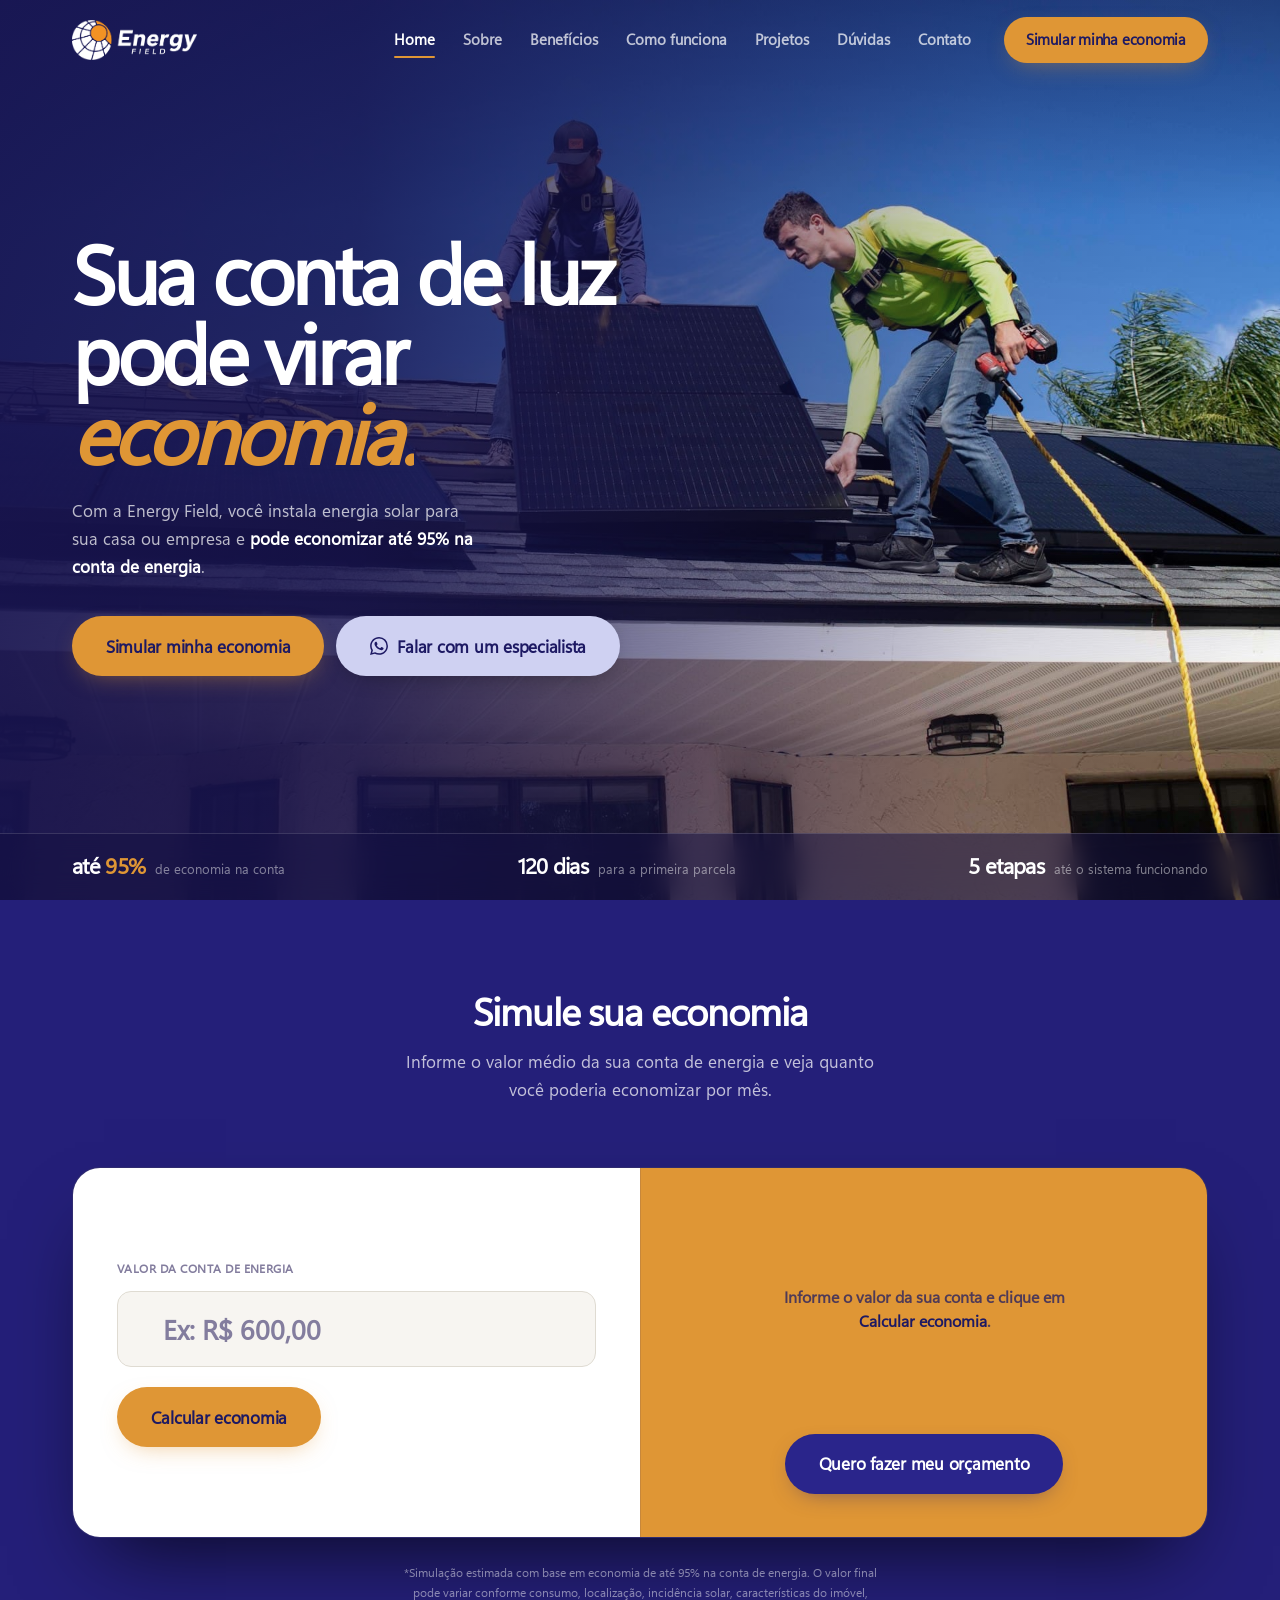
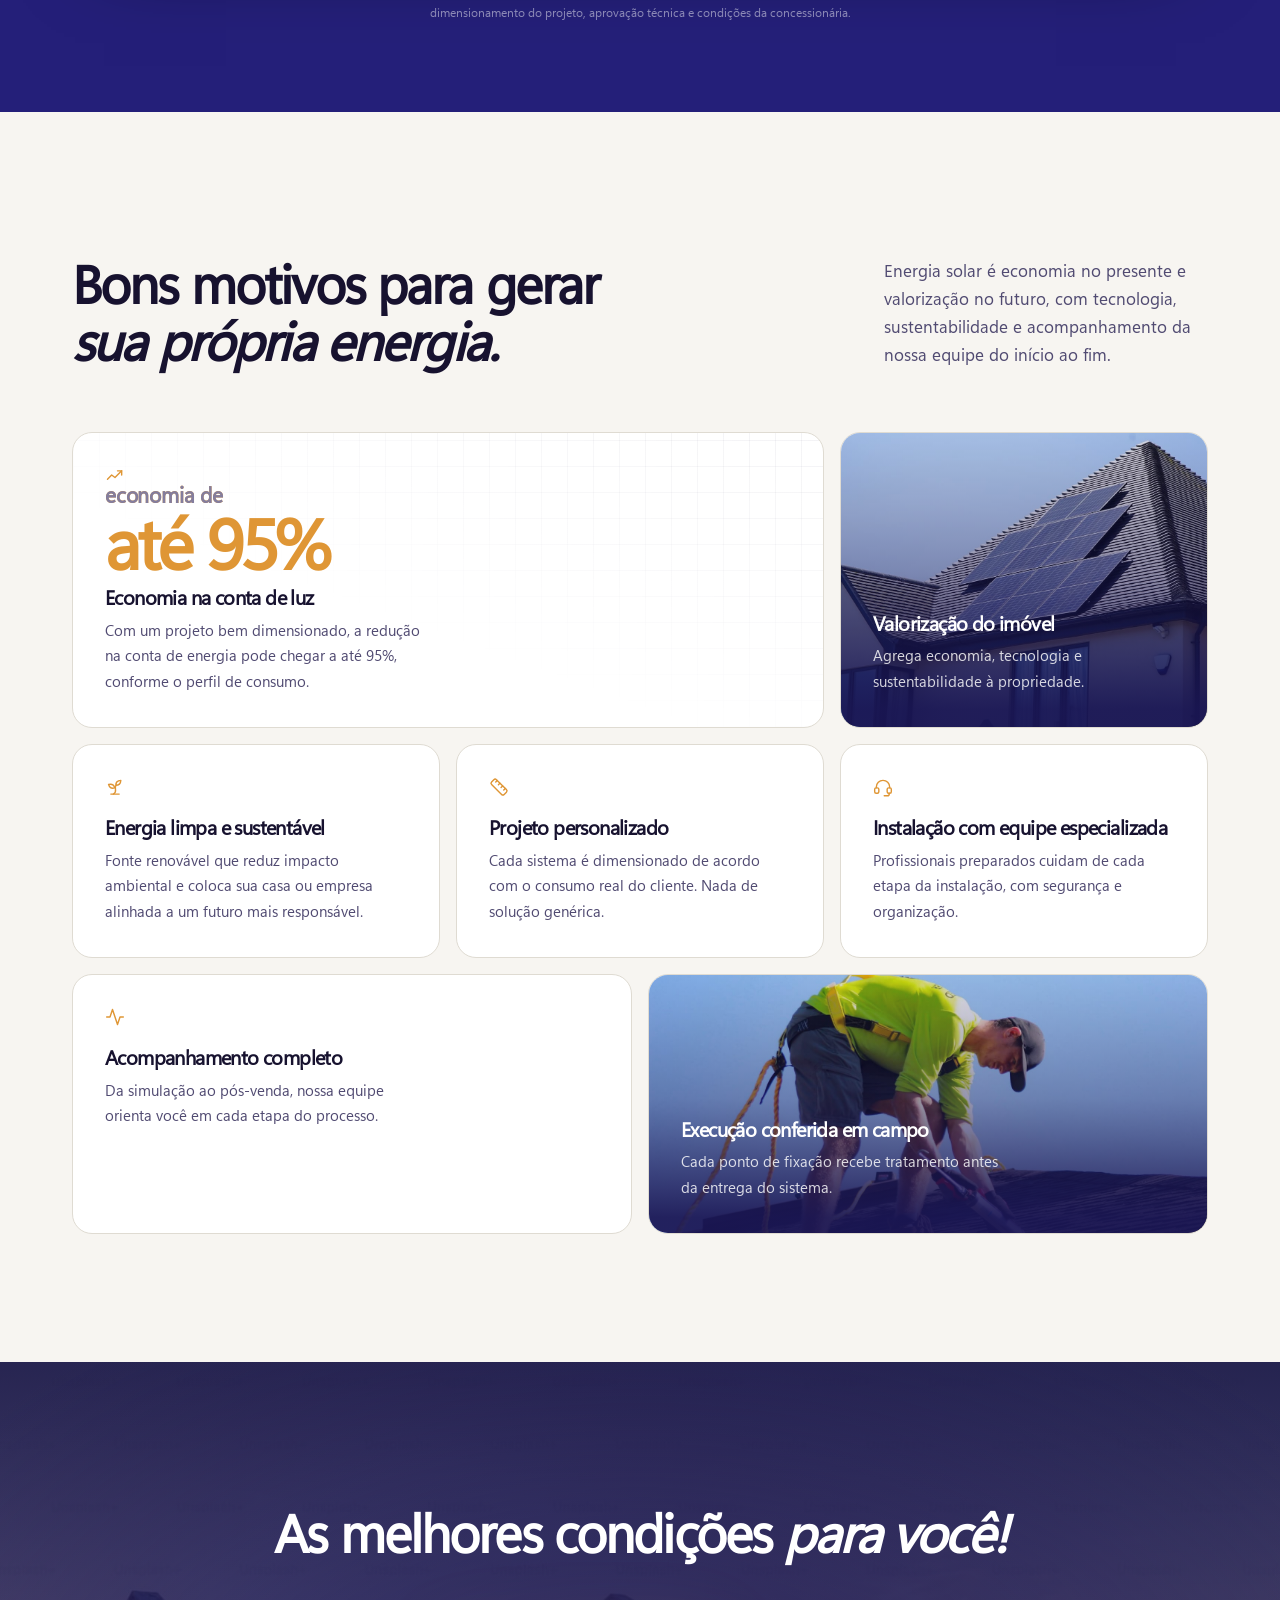
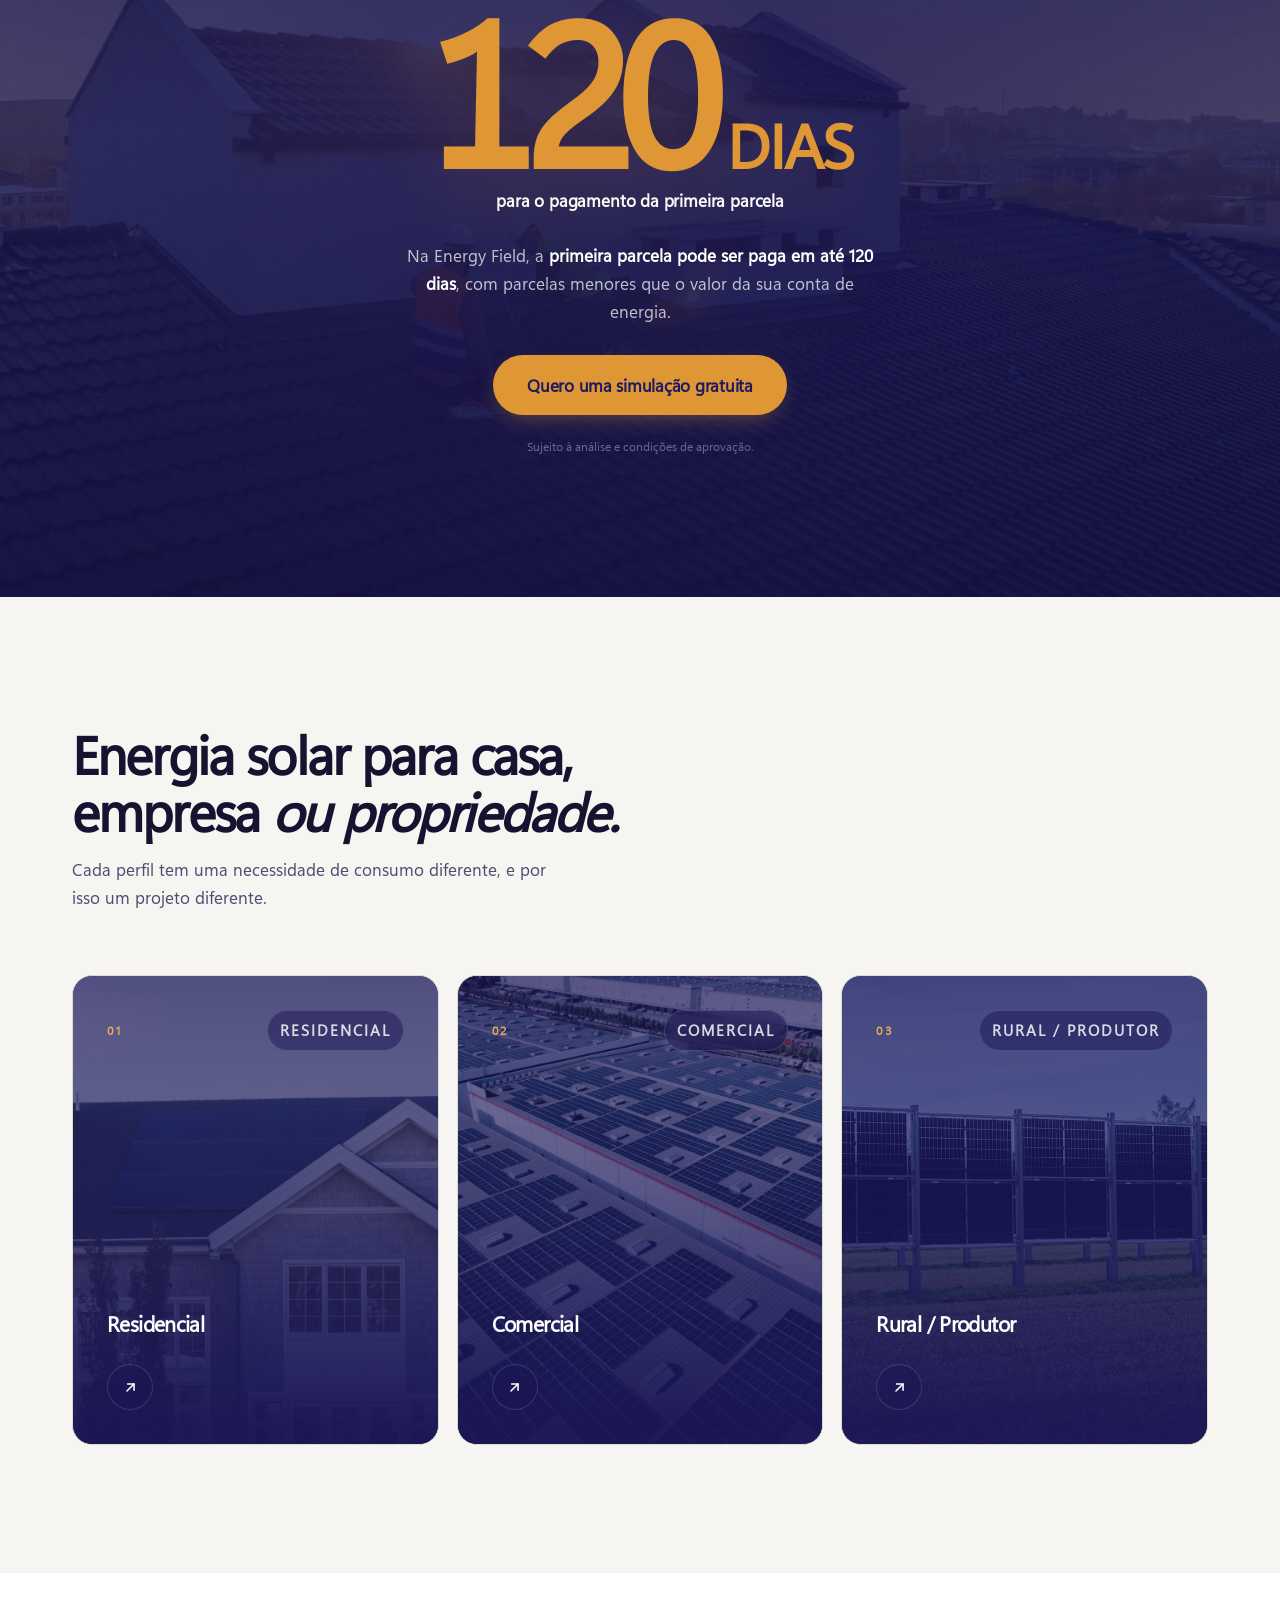
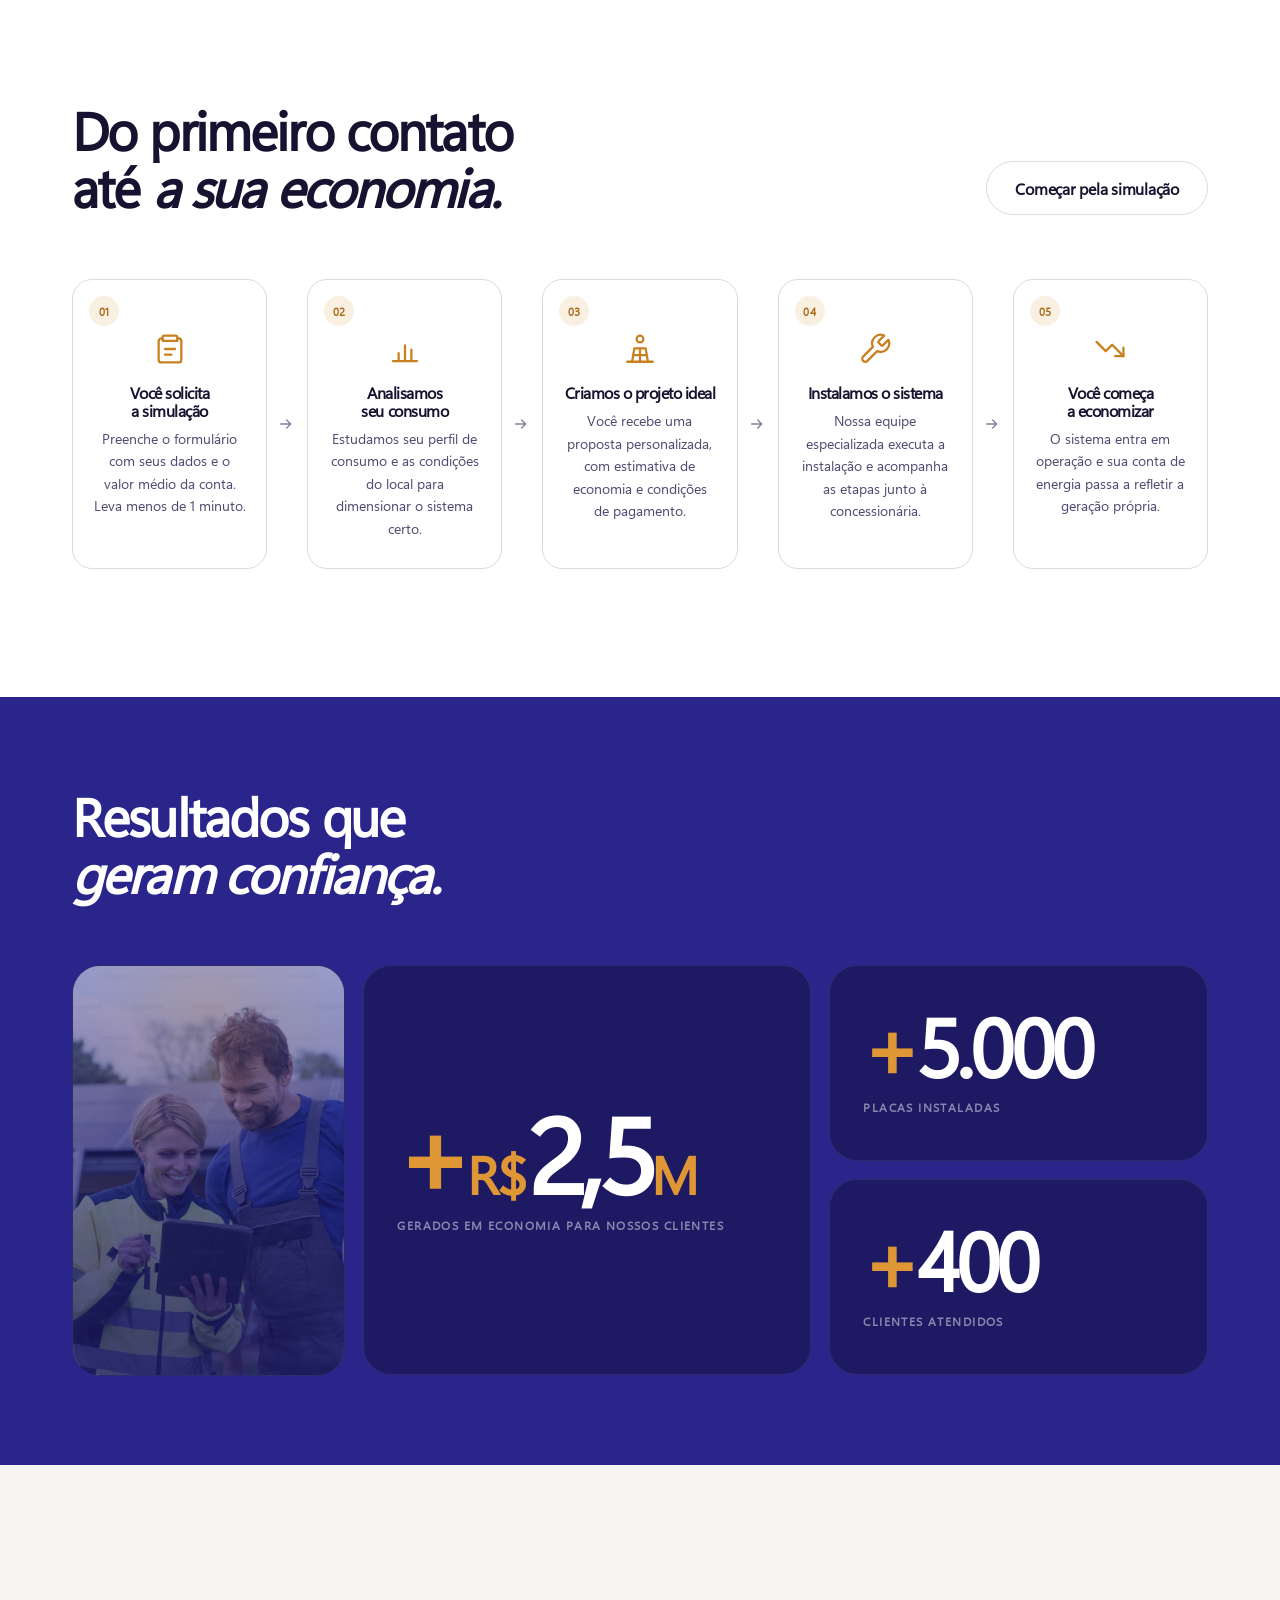
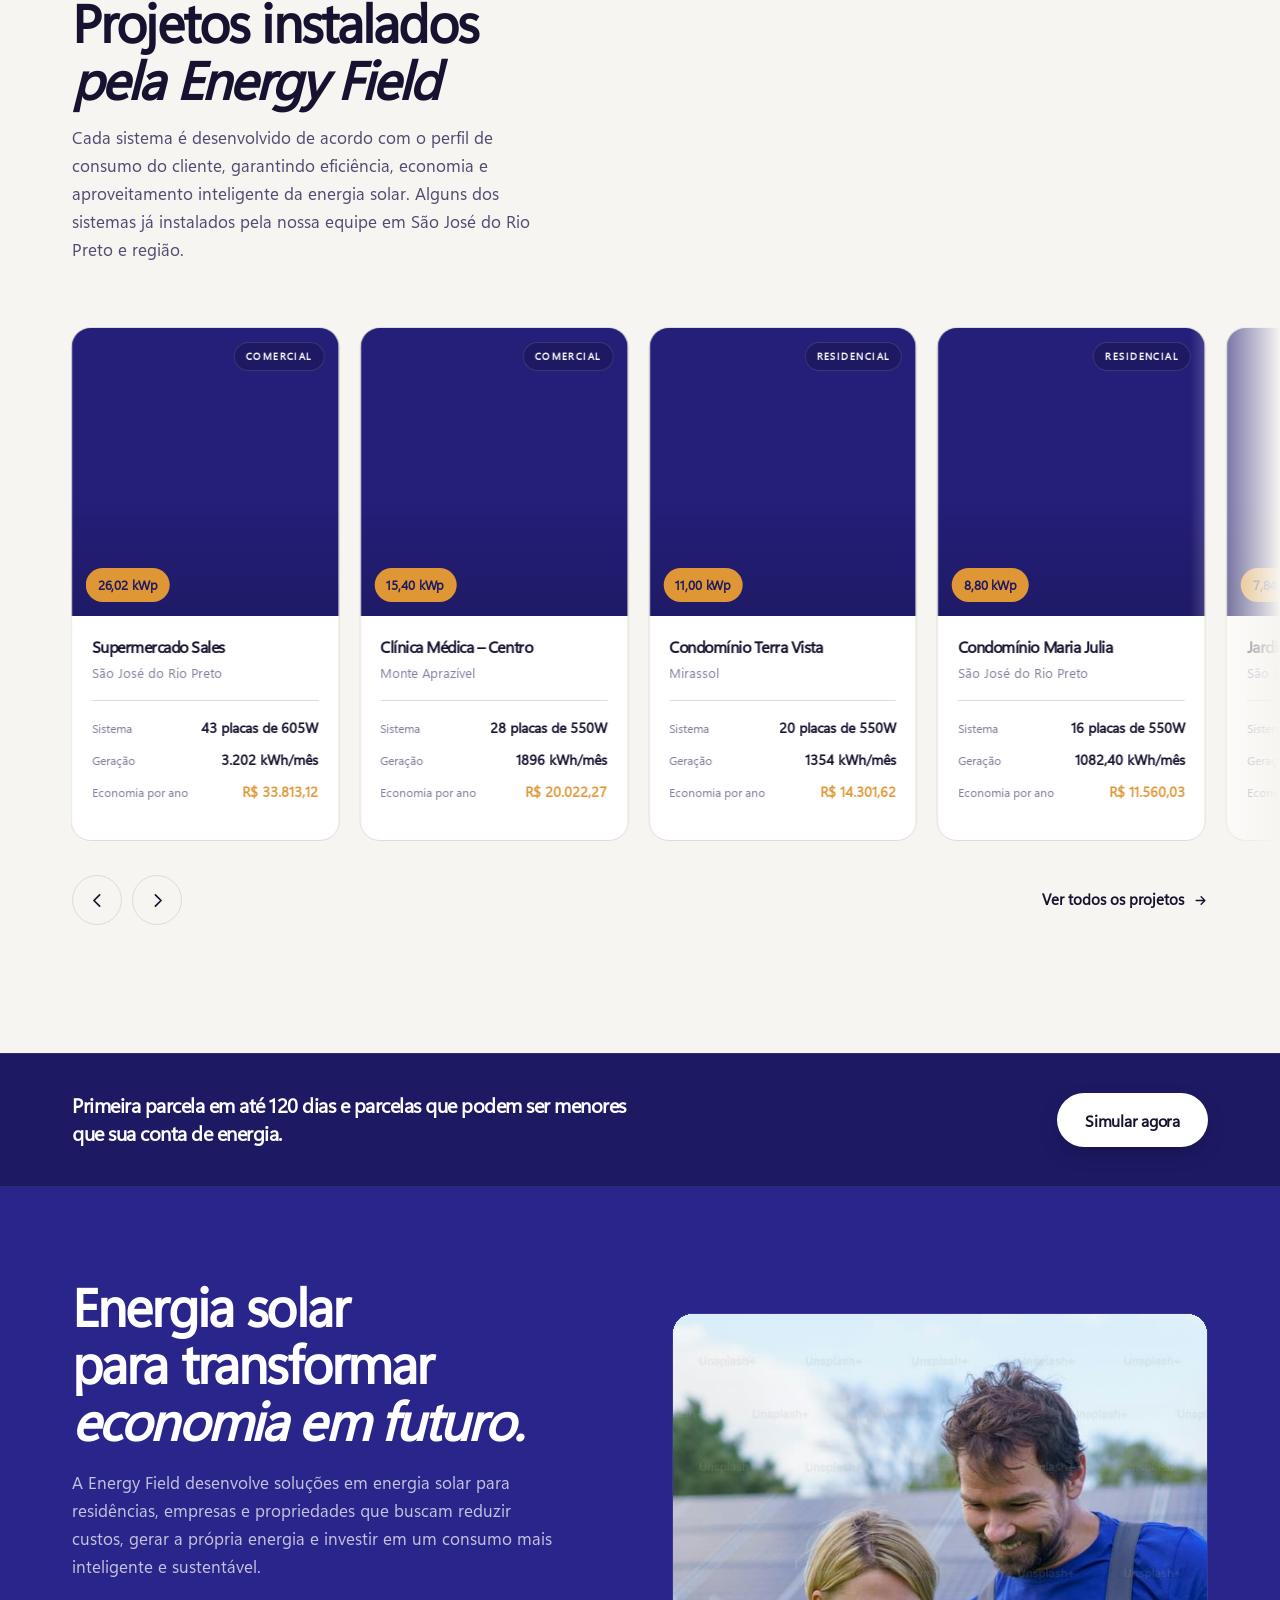
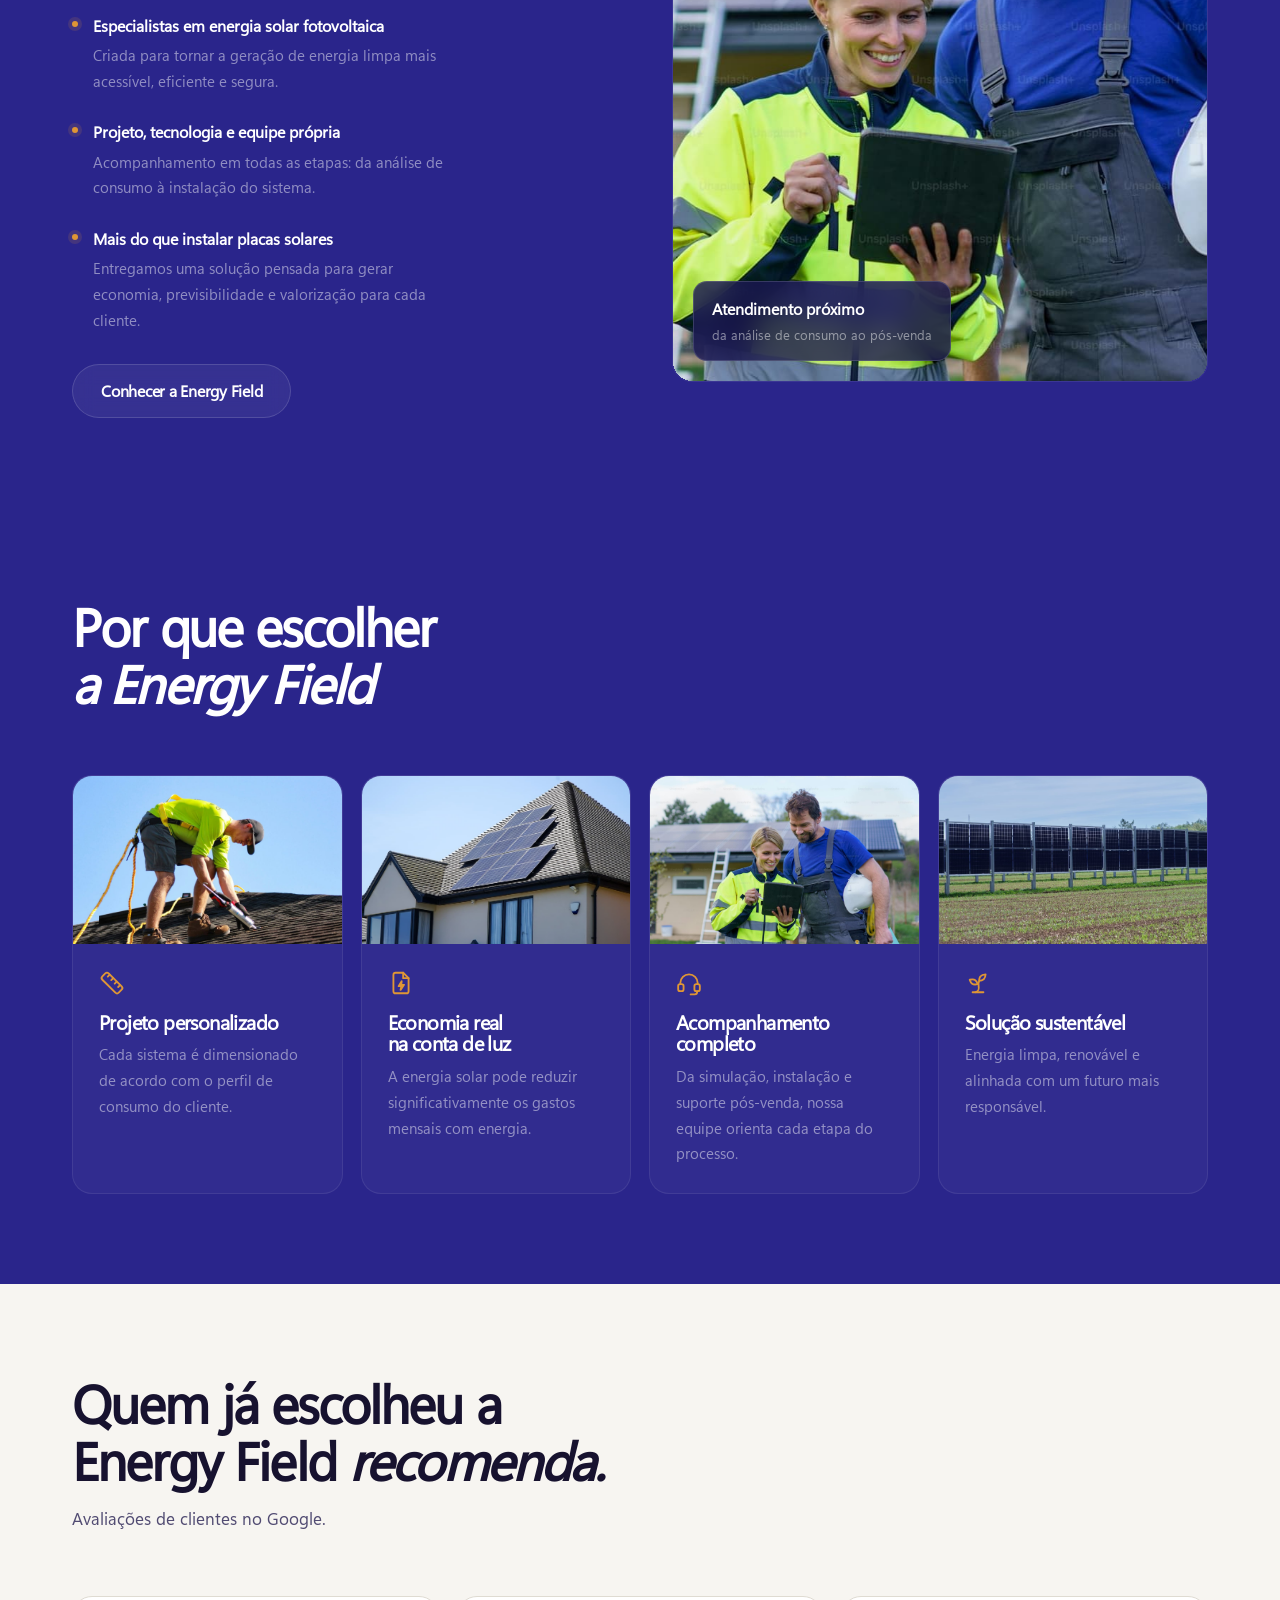
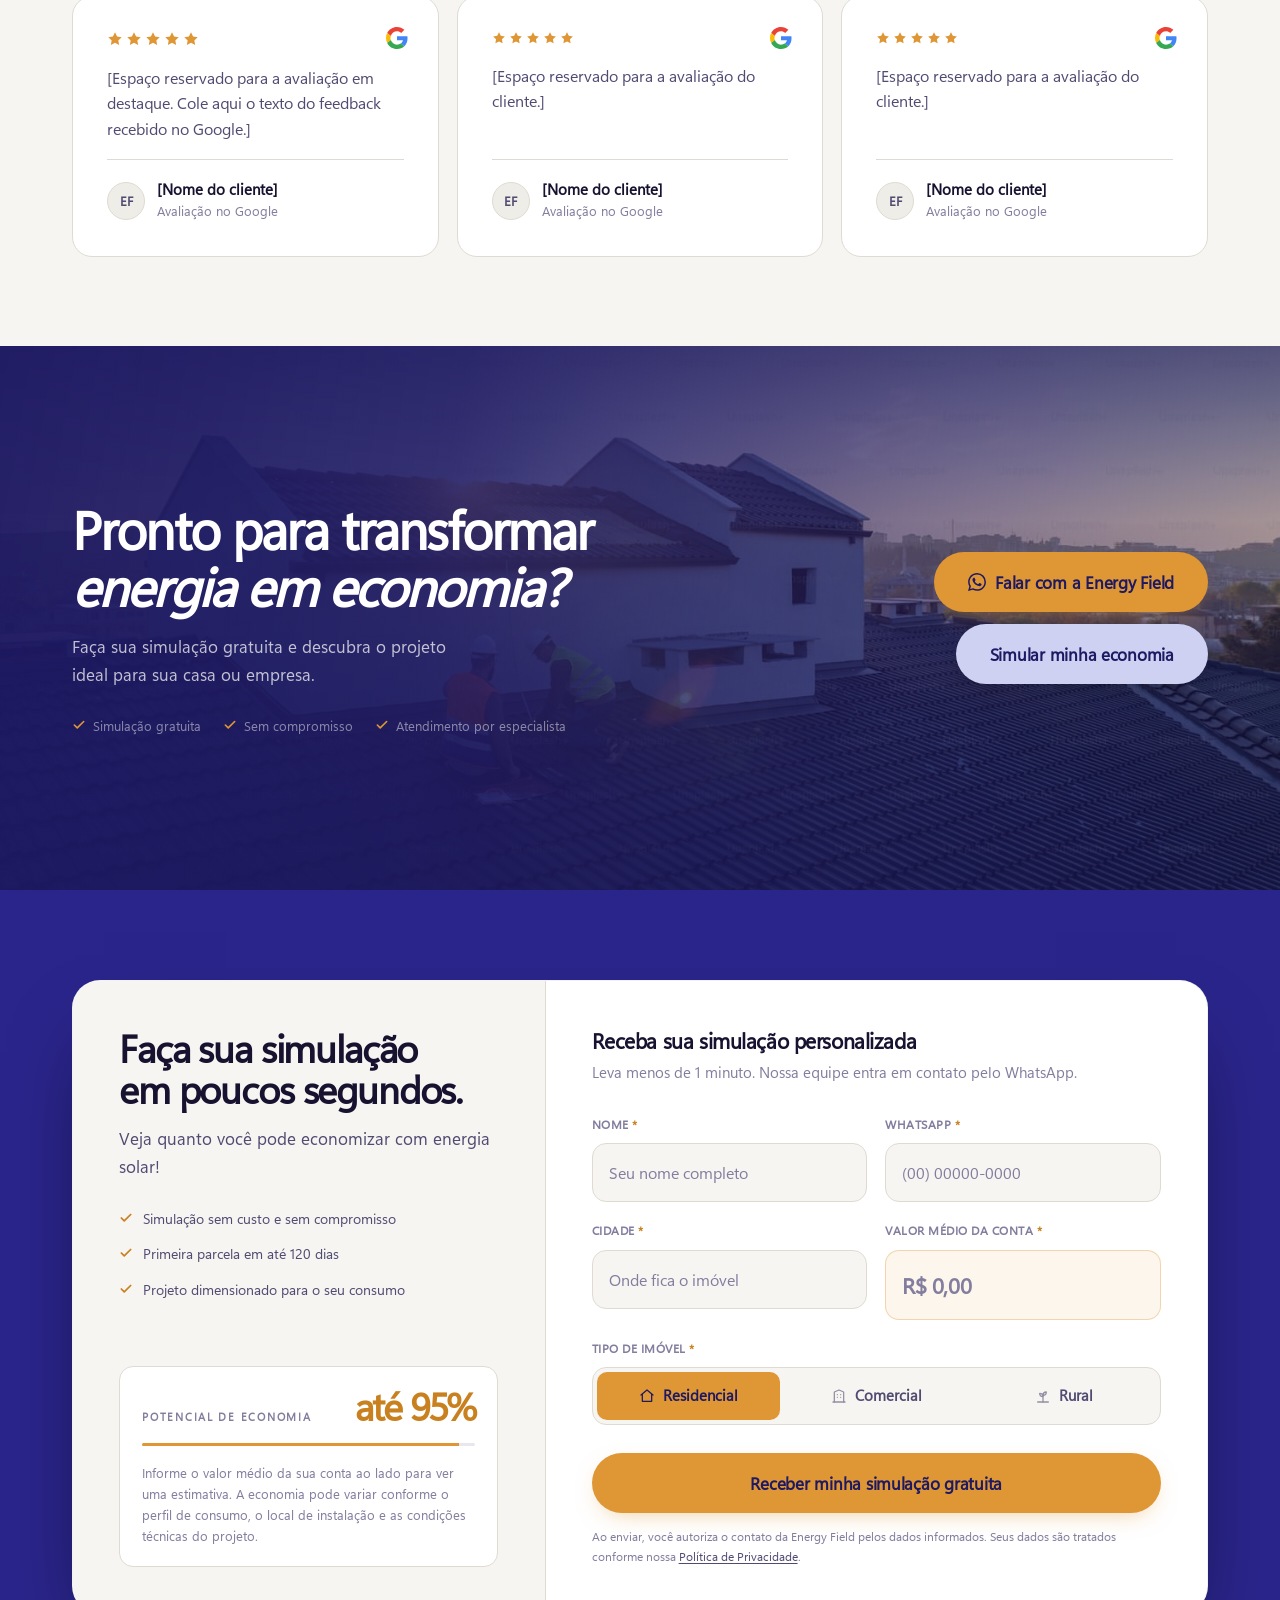
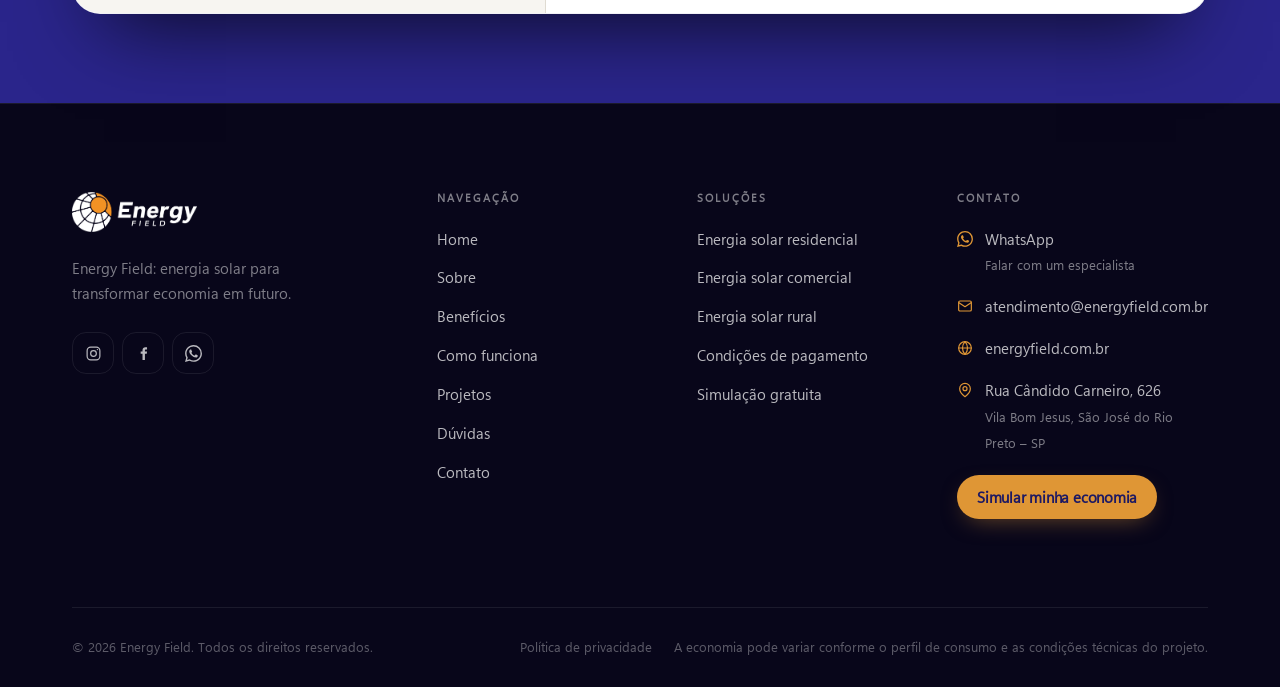
==== commit ed499ea7: "Troca a dica de digitação do simulador pela ressalva da estimativa Remove o texto que explicava vírg" ====
--- a/docs/index.html
+++ b/docs/index.html
@@ -186,8 +186,7 @@
         <label class="calc__label" for="calc-conta">Valor da conta de energia</label>
         <div class="calc__control">
           <input class="calc__field" id="calc-conta" type="text" inputmode="decimal"
-                 autocomplete="off" placeholder="Ex: R$ 600,00"
-                 aria-describedby="calc-hint" data-calc-input>
+                 autocomplete="off" placeholder="Ex: R$ 600,00" data-calc-input>
           <!-- O "R$" fica escondido enquanto o placeholder aparece, para não duplicar -->
           <span class="calc__prefix" aria-hidden="true">R$</span>
         </div>
@@ -200,10 +199,6 @@
           <span class="btn__spin" aria-hidden="true"></span>
           <span class="btn__label">Calcular economia</span>
         </button>
-
-        <p class="calc__hint" id="calc-hint">
-          Pode digitar com vírgula ou ponto — 600, 600,50 ou 1.200,00.
-        </p>
       </div>
 
       <div class="calc__out" data-calc-out>
@@ -239,6 +234,12 @@
       </div>
 
     </div>
+
+    <p class="calc__legal">
+      *Simulação estimada com base em economia de até 95% na conta de energia. O valor final pode
+      variar conforme consumo, localização, incidência solar, características do imóvel,
+      dimensionamento do projeto, aprovação técnica e condições da concessionária.
+    </p>
 
   </div>
 </section>
--- a/docs/assets/css/style.css
+++ b/docs/assets/css/style.css
@@ -479,7 +479,6 @@
   appearance: none; -webkit-appearance: none;
 }
 .calc__field::placeholder { color: var(--on-light-3); font-weight: 600; letter-spacing: 0; }
-.calc__hint { margin-top: 14px; font-size: .82rem; line-height: 1.6; color: var(--on-light-3); max-width: 40ch; }
 
 /* Campo em erro e aviso, sem sair da paleta */
 .calc__control.is-invalid { border-color: #C4443C; box-shadow: 0 0 0 3px rgba(196,68,60,.13); }
@@ -569,8 +568,17 @@
 .calc__base b { color: rgba(29,25,99,.8); }
 .calc__cta { margin-top: 22px; align-self: center; }
 
+/* Ressalva do simulador: fica fora do card, discreta, e serve para o número
+   não ser lido como promessa fechada. */
+.calc__legal {
+  margin: clamp(18px, 2vw, 24px) auto 0; max-width: 82ch; text-align: center;
+  font-size: .76rem; line-height: 1.65; color: var(--on-dark-3);
+}
+
 @media (max-width: 560px) {
   .calc__cta, .calc__run { align-self: stretch; }
+  /* Centralizado, um texto longo assim vira um bloco de linhas irregulares */
+  .calc__legal { text-align: left; font-size: .74rem; }
 }
 
 /* --------------------------------------------------------------------------
